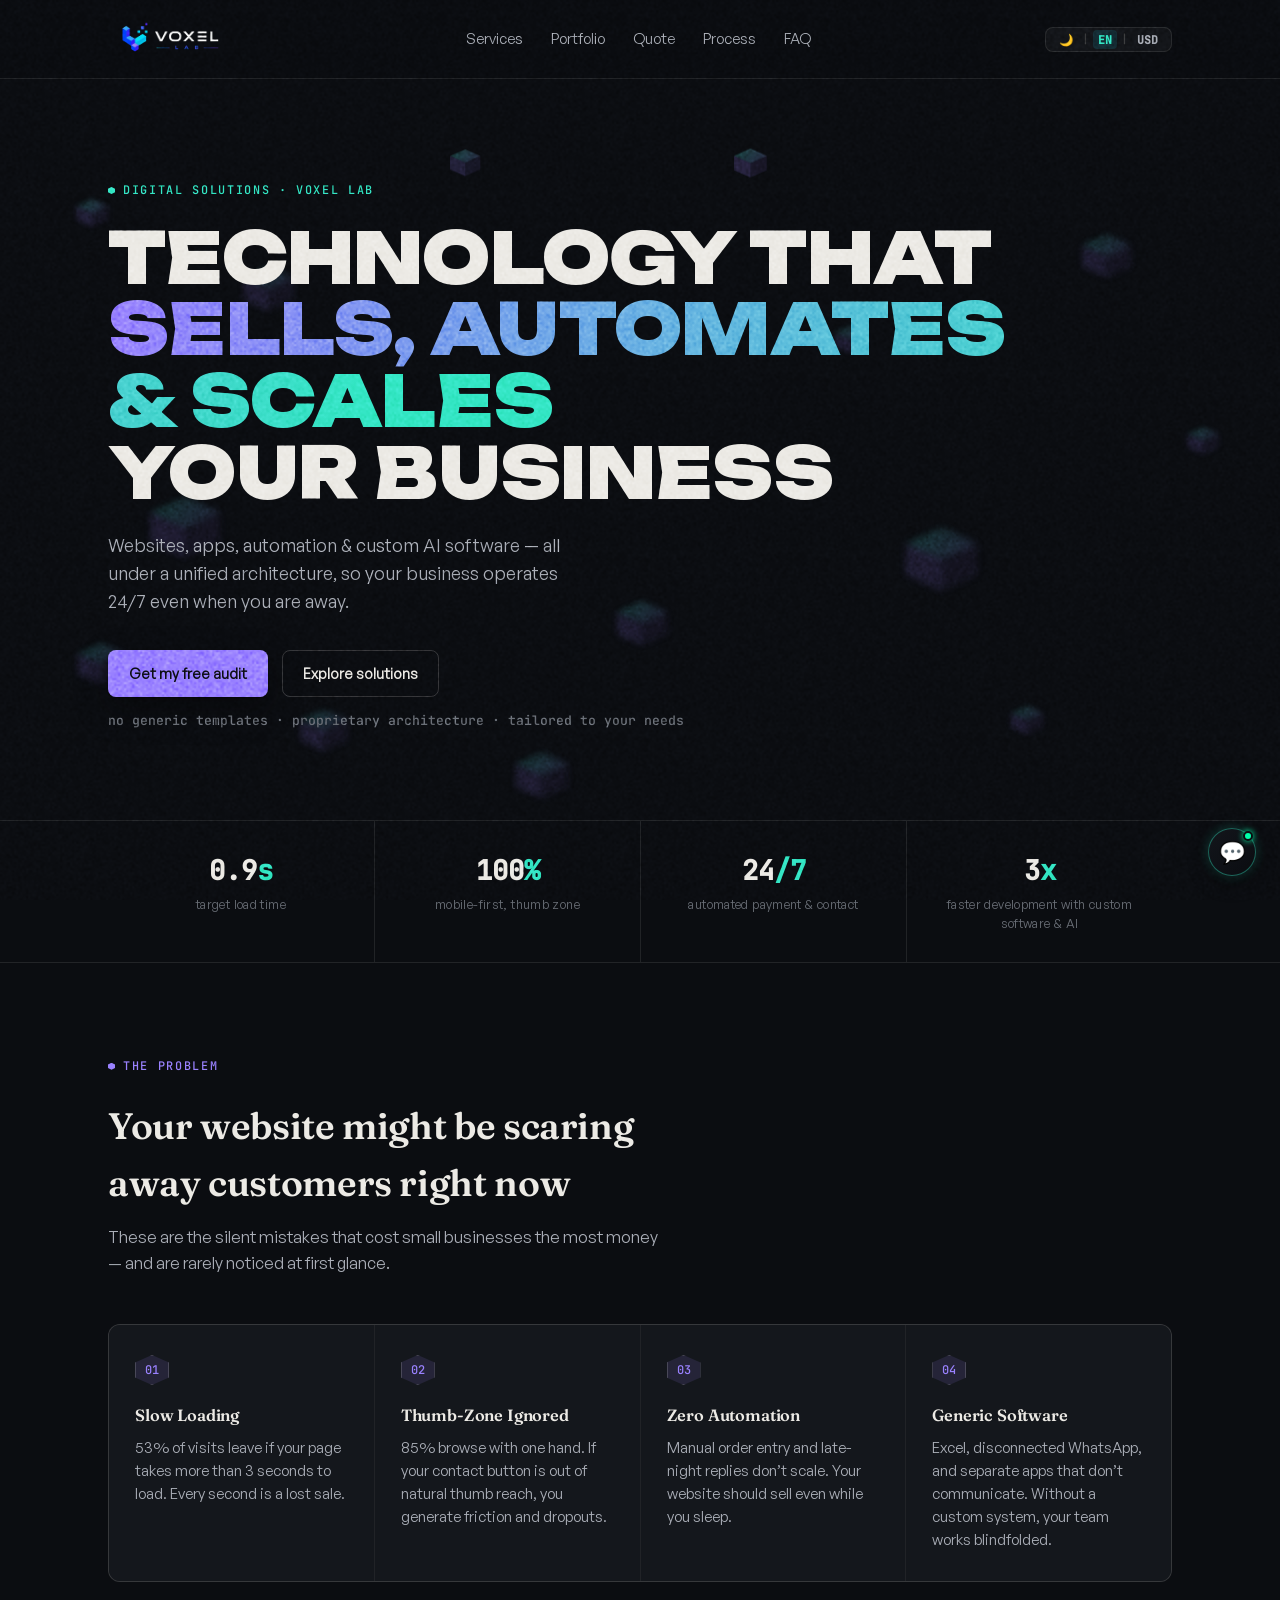
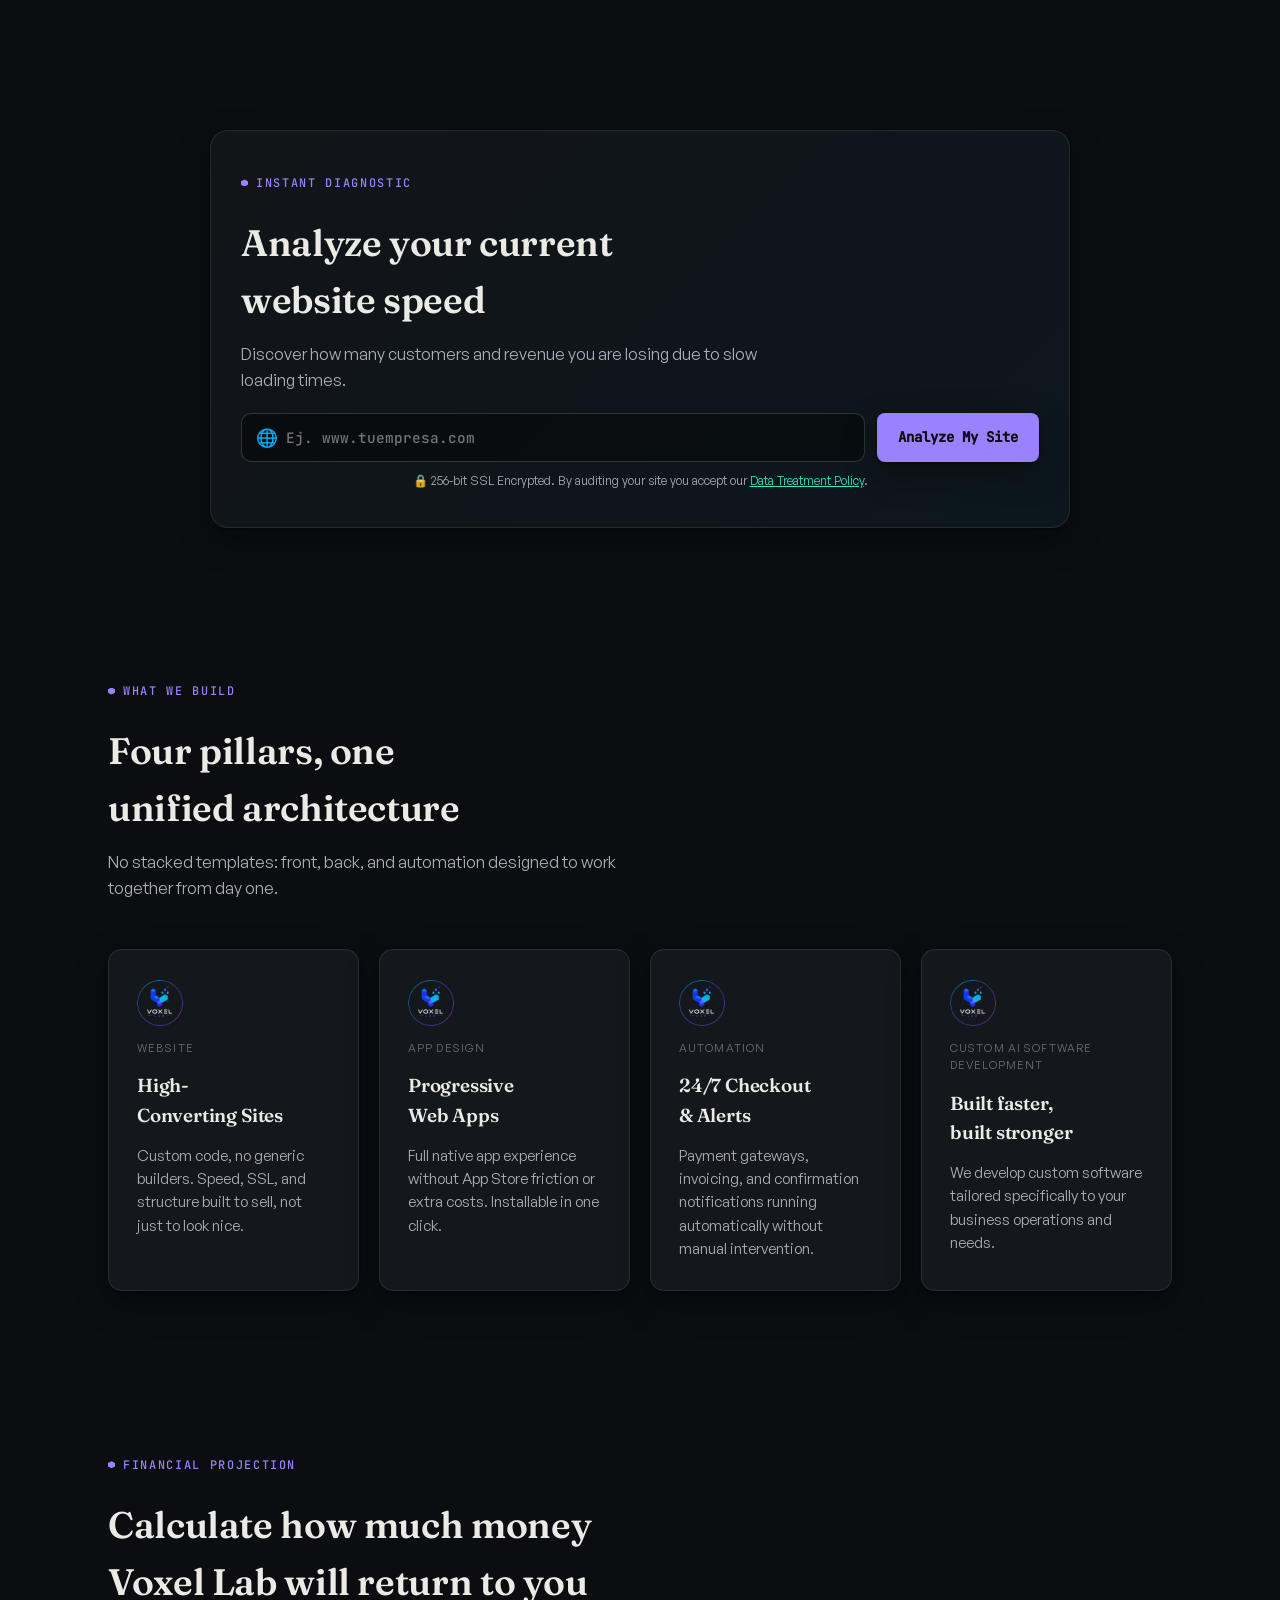
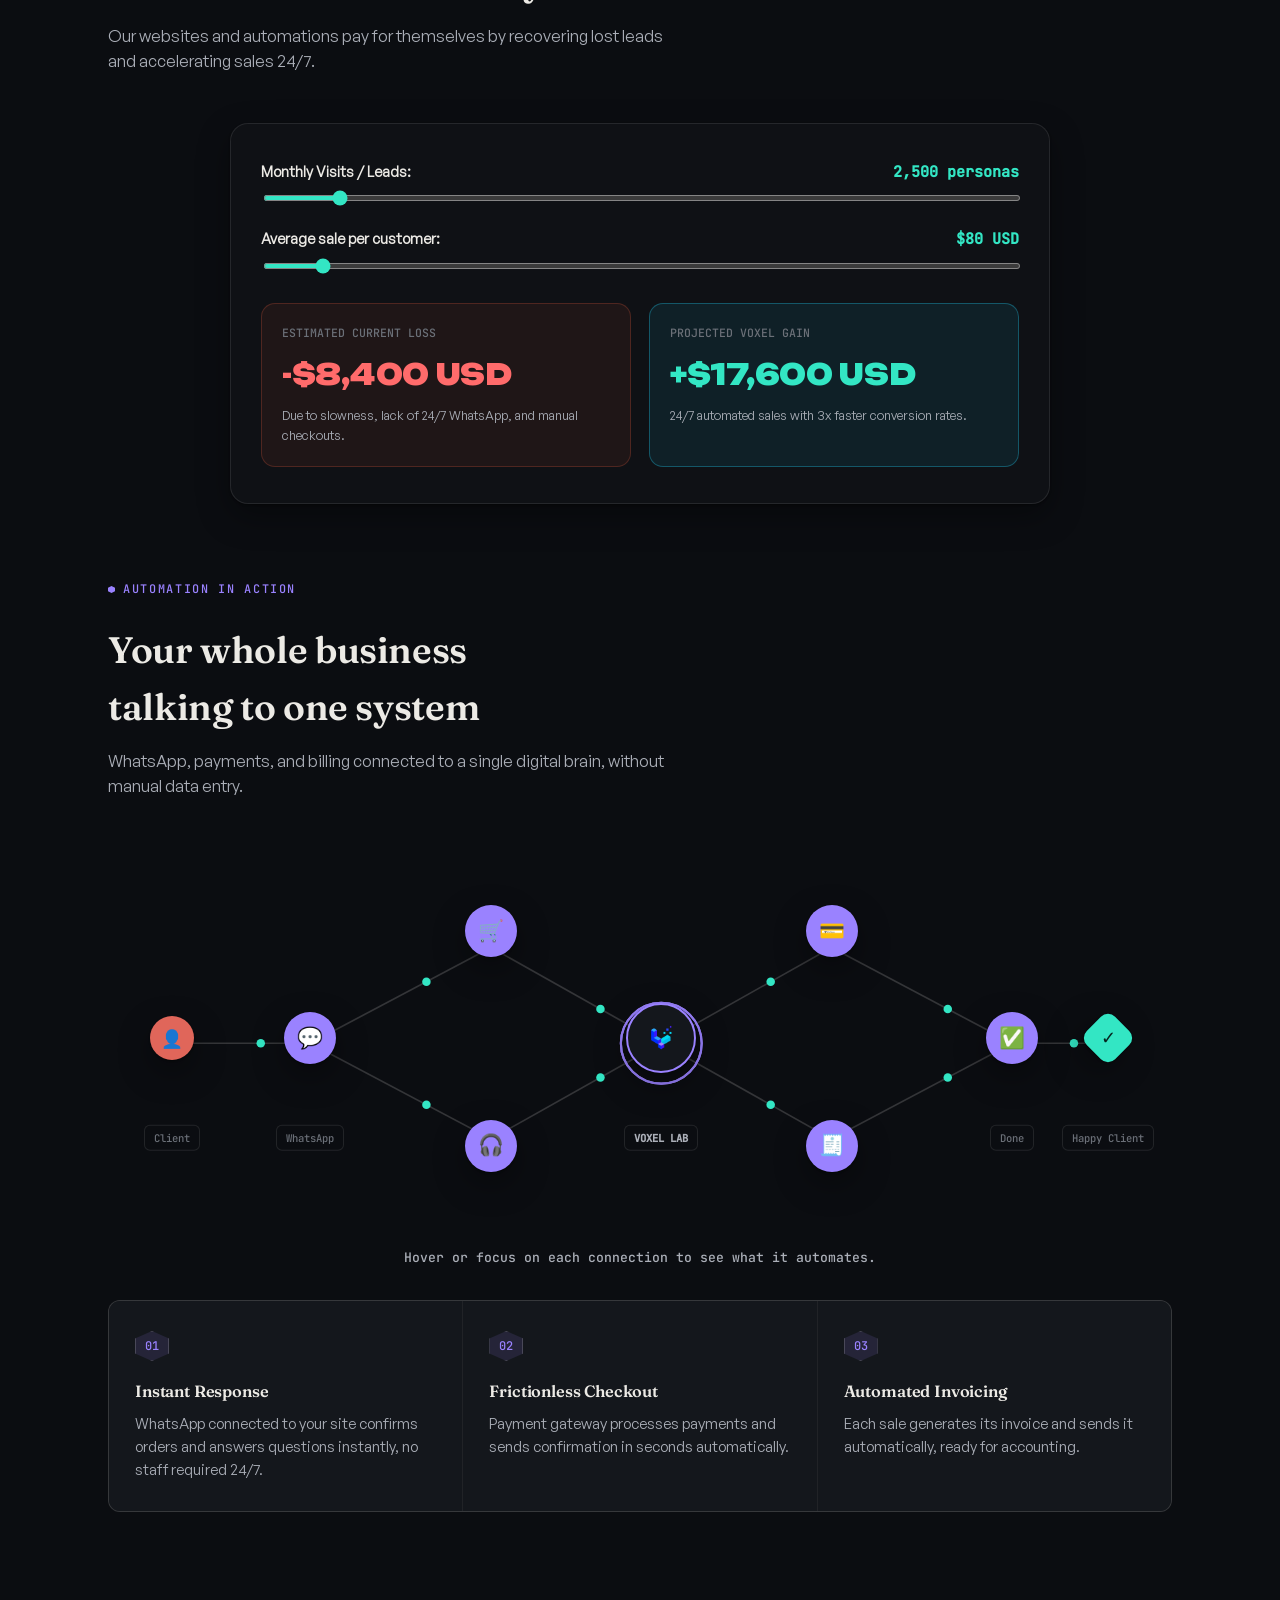
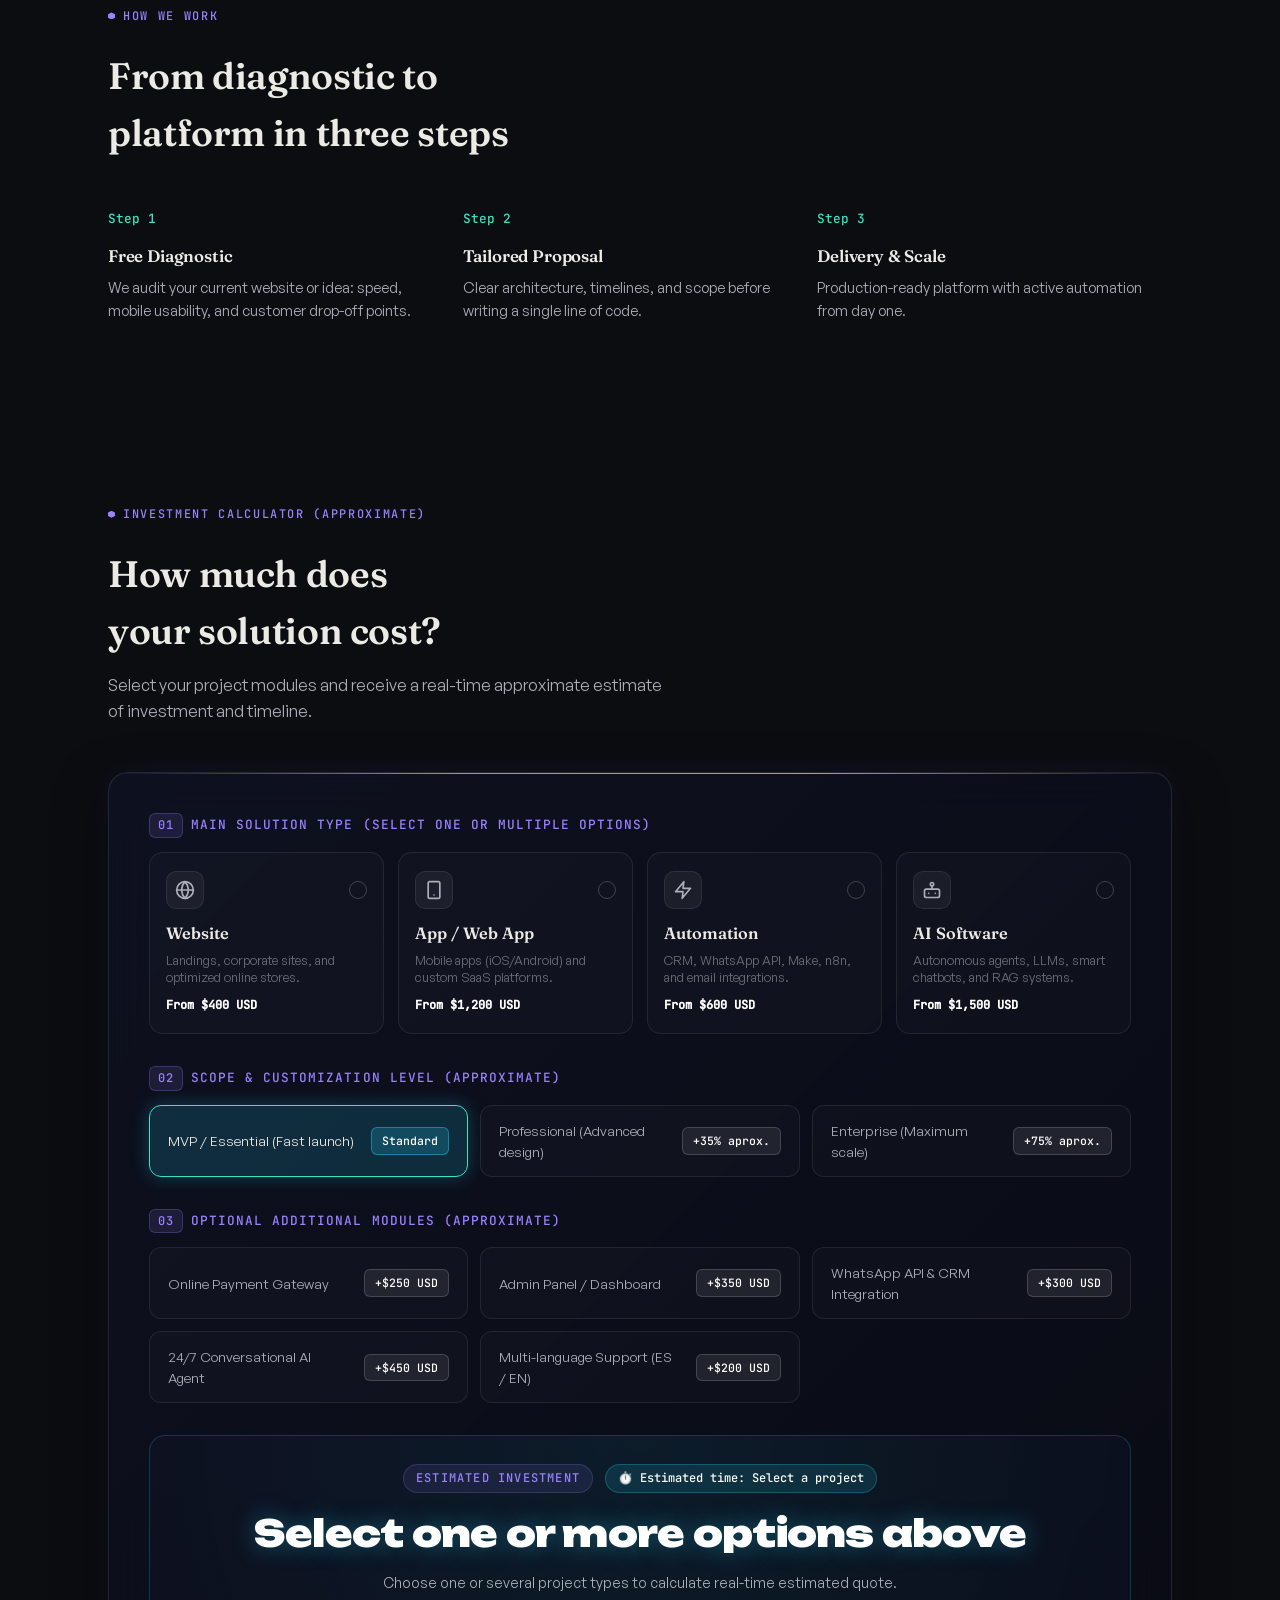
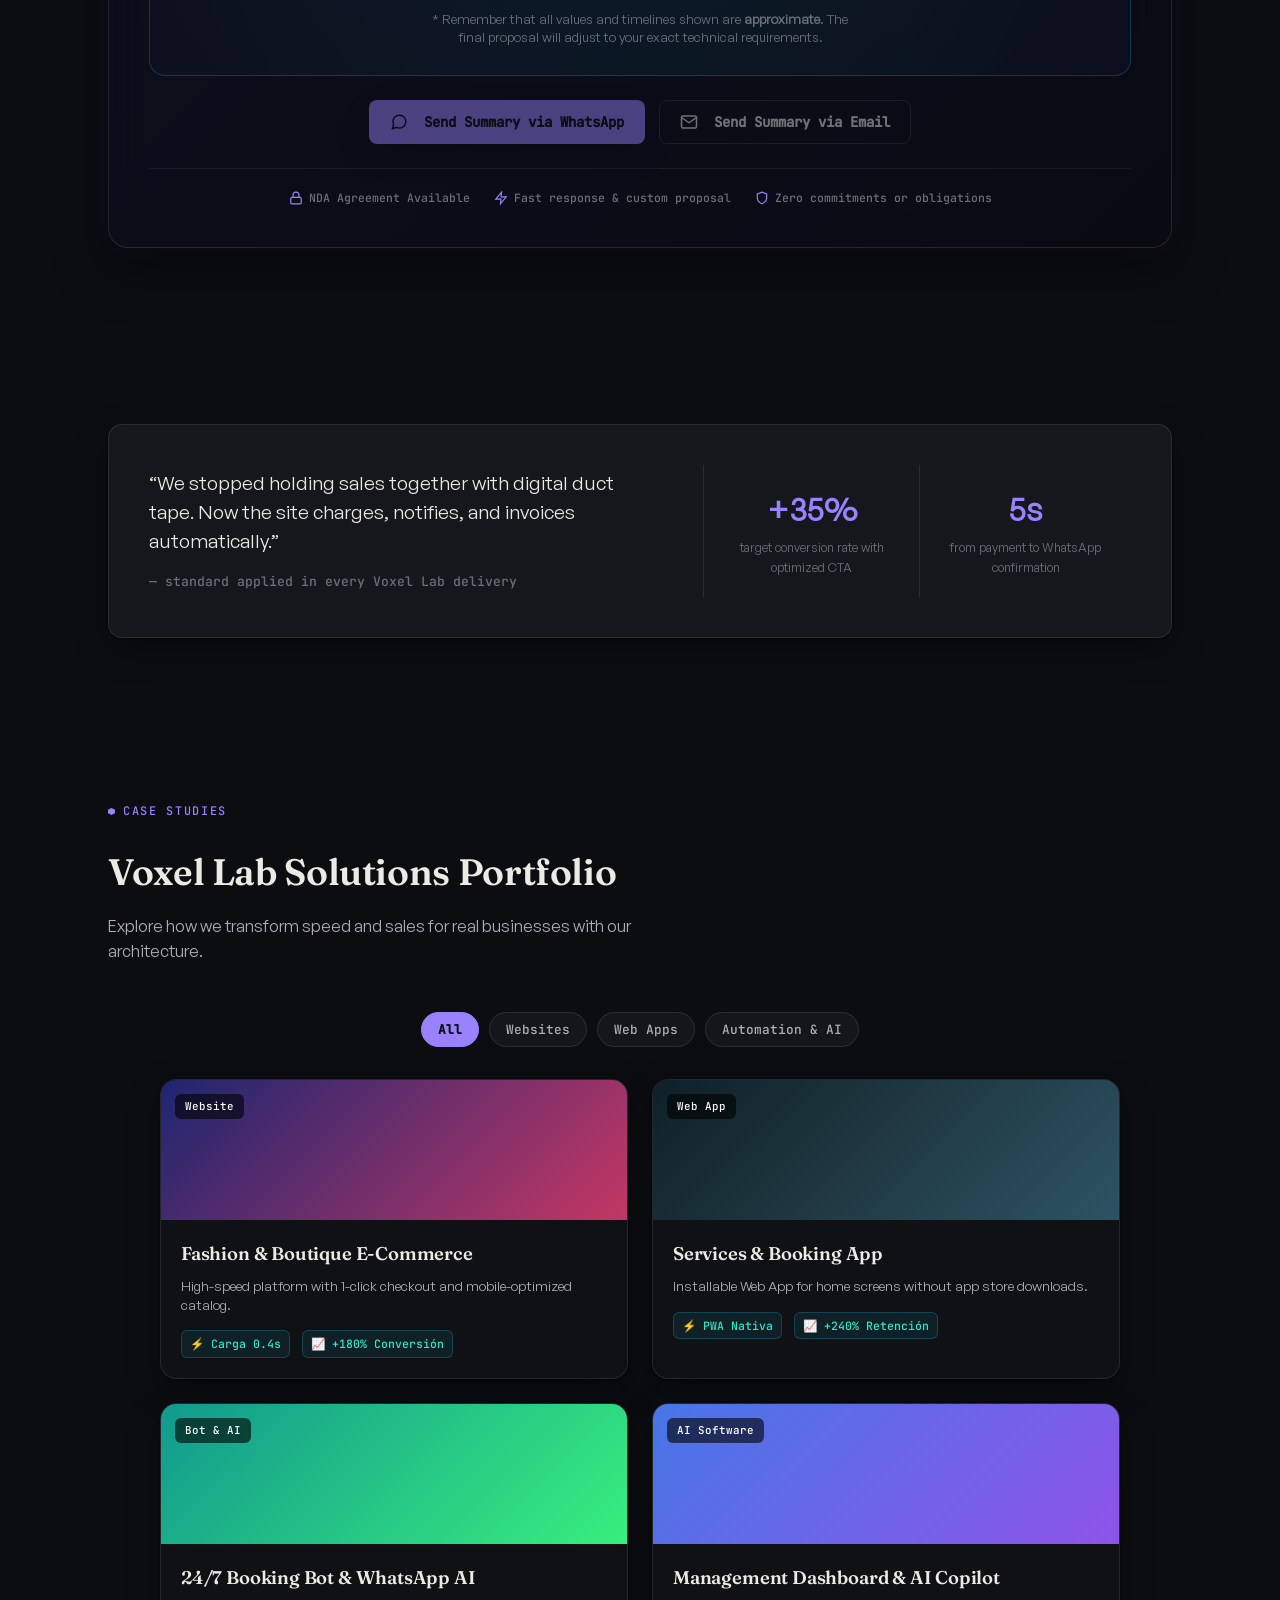
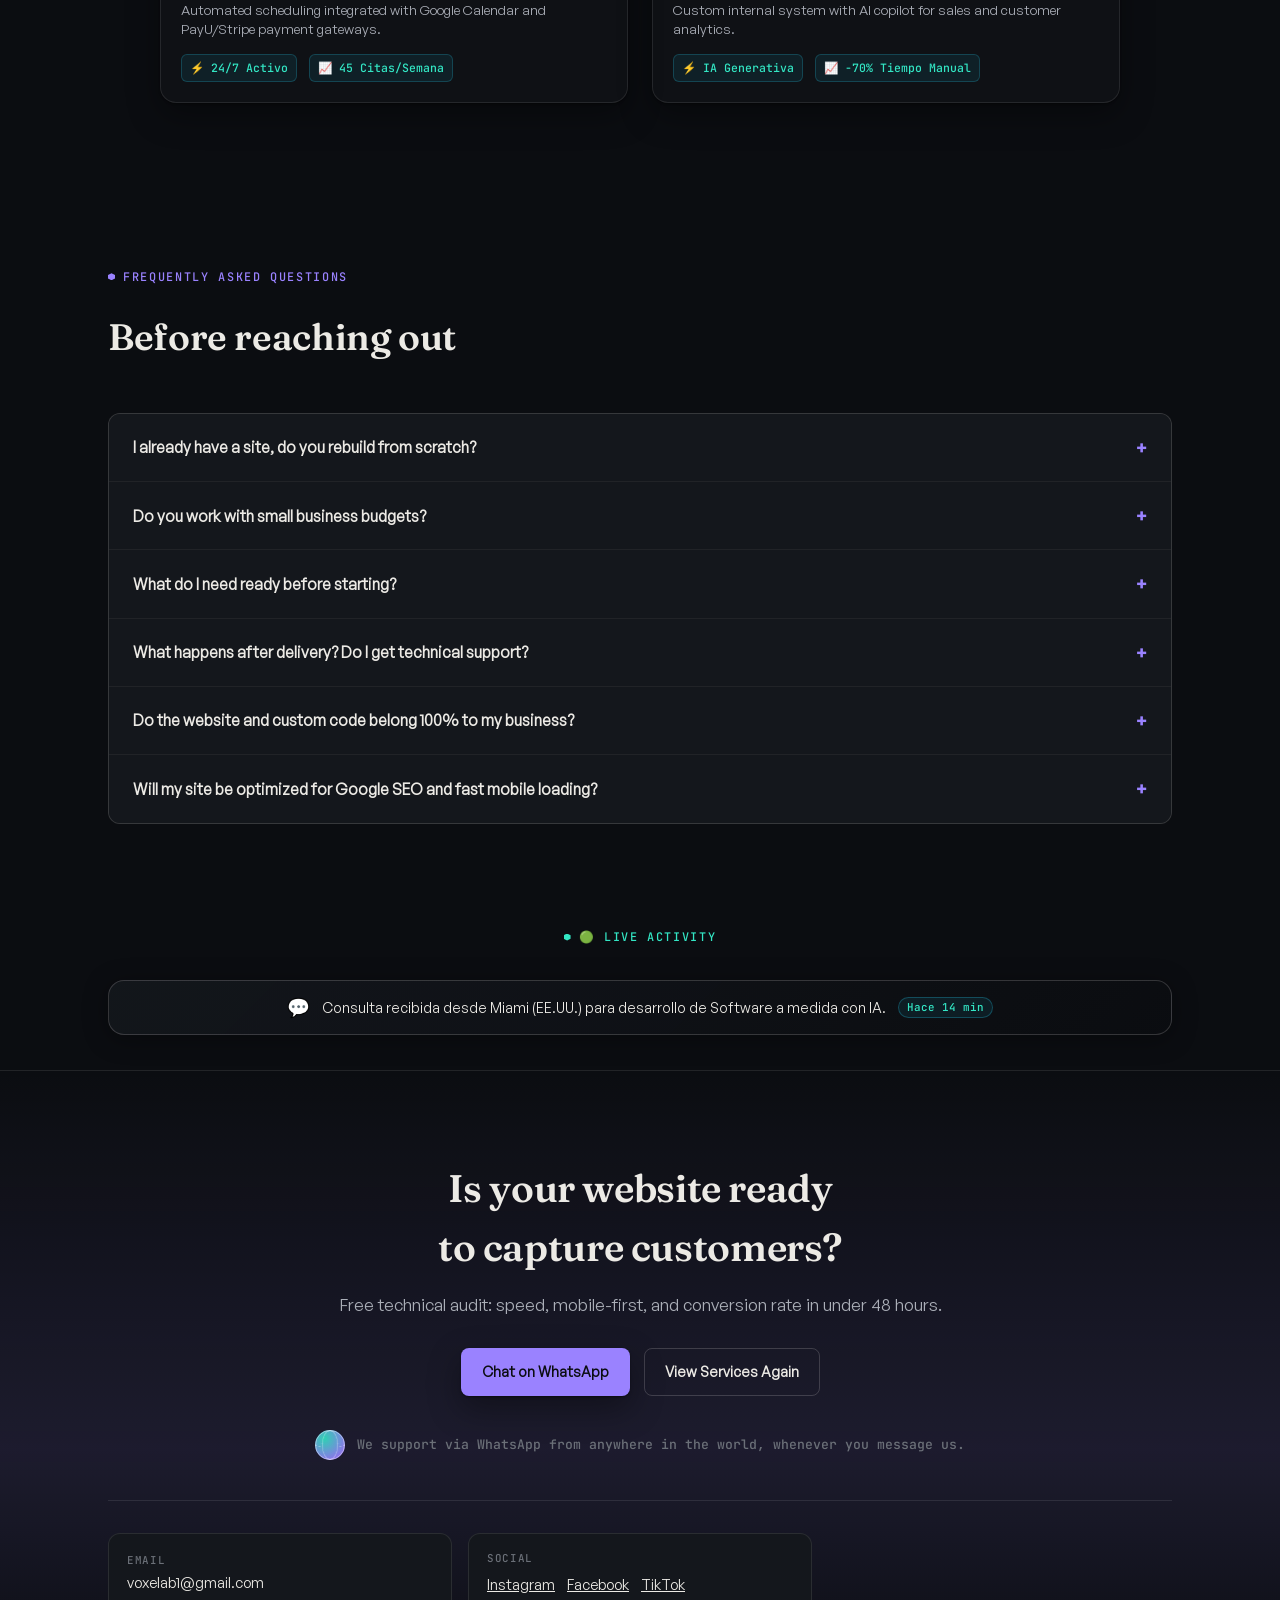
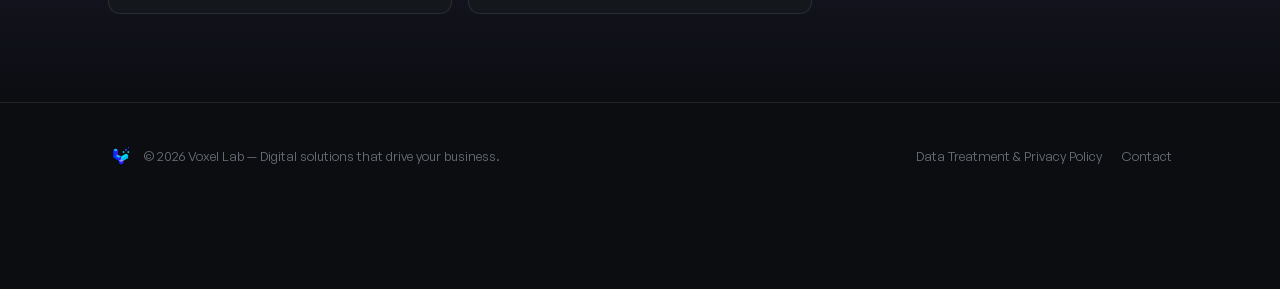
==== voxel-lab-landing.html @ 4554776f "fix: adjuntar el texto de la cotizacion directamente a la URL de WhatsApp phone=573217014186 para qu" ====
<!DOCTYPE html>
<html lang="es">
<head>
<meta charset="UTF-8">
<meta name="viewport" content="width=device-width, initial-scale=1.0">
<!-- 🛡️ Metaetiquetas de Seguridad & Habeas Data -->
<meta http-equiv="X-Content-Type-Options" content="nosniff">
<meta name="referrer" content="strict-origin-when-cross-origin">

<!-- 🔍 SEO Meta Tags Primarios -->
<title>Voxel Lab — Soluciones Digitales, Páginas Web Rápidas & Software con IA</title>
<meta name="title" content="Voxel Lab — Soluciones Digitales, Páginas Web Rápidas & Software con IA">
<meta name="description" content="Desarrollamos páginas web de ultra velocidad, web apps, automatización con WhatsApp API y software a medida con Inteligencia Artificial. Escala las ventas de tu negocio con arquitectura moderna.">
<meta name="keywords" content="desarrollo web Colombia, crear pagina web rapida, automatizacion whatsapp api, software a medida IA, agencia desarrollo web, web app PWA, landing page alta conversion, Voxel Lab">
<meta name="author" content="Voxel Lab">
<meta name="robots" content="index, follow">
<meta name="google-site-verification" content="9sSkZafLEkpD5tP87so7yAT3lLVw9qKUcCNNRIwWv0Q">
<link rel="canonical" href="https://voxelab.co/">

<!-- 🌐 Open Graph / Facebook / LinkedIn / WhatsApp -->
<meta property="og:type" content="website">
<meta property="og:url" content="https://voxelab.co/">
<meta property="og:title" content="Voxel Lab — Soluciones Digitales, Páginas Web Rápidas & Software con IA">
<meta property="og:description" content="Webs ultra rápidas (0.4s), automatizaciones 24/7 y software a medida con IA. Diseñadas para convertir visitas en ventas.">
<meta property="og:image" content="https://voxelab.co/logo-icon.webp">

<!-- 🐦 Twitter Cards -->
<meta property="twitter:card" content="summary_large_image">
<meta property="twitter:url" content="https://voxelab.co/">
<meta property="twitter:title" content="Voxel Lab — Soluciones Digitales, Páginas Web Rápidas & Software con IA">
<meta property="twitter:description" content="Webs ultra rápidas (0.4s), automatizaciones 24/7 y software a medida con IA. Diseñadas para convertir visitas en ventas.">
<meta property="twitter:image" content="https://voxelab.co/logo-icon.webp">

<!-- 🤖 Schema.org JSON-LD (Datos Estructurados para Google) -->
<script type="application/ld+json">
{
  "@context": "https://schema.org",
  "@graph": [
    {
      "@type": "Organization",
      "@id": "https://voxelab.co/#organization",
      "name": "Voxel Lab",
      "alternateName": ["VoxelLab", "Voxel Lab Soluciones Digitales"],
      "url": "https://voxelab.co",
      "logo": "https://voxelab.co/logo-icon.webp",
      "sameAs": [
        "https://www.instagram.com/voxel.lab1/",
        "https://www.facebook.com/share/1CRuGWPun2/",
        "https://www.tiktok.com/@voxel.lab1"
      ],
      "description": "Empresa especializada en soluciones digitales, desarrollo de software a medida, automatizaciones con WhatsApp API, Inteligencia Artificial y páginas web de alta velocidad."
    },
    {
      "@type": "WebSite",
      "@id": "https://voxelab.co/#website",
      "url": "https://voxelab.co",
      "name": "Voxel Lab — Soluciones Digitales, Desarrollo de Software & Automatizaciones",
      "publisher": {
        "@id": "https://voxelab.co/#organization"
      },
      "inLanguage": ["es-CO", "en-US"]
    },
    {
      "@type": "ProfessionalService",
      "@id": "https://voxelab.co/#service",
      "name": "Voxel Lab — Desarrollo de Software & Soluciones Digitales",
      "url": "https://voxelab.co",
      "priceRange": "$$$",
      "address": {
        "@type": "PostalAddress",
        "addressCountry": "CO"
      },
      "areaServed": ["Colombia", "United States", "Spain", "Latin America"],
      "hasOfferCatalog": {
        "@type": "OfferCatalog",
        "name": "Catálogo de Soluciones Digitales y Desarrollo de Software",
        "itemListElement": [
          {
            "@type": "Offer",
            "itemOffered": {
              "@type": "Service",
              "name": "Soluciones Digitales & Páginas Web de Ultra Velocidad",
              "description": "Desarrollo de sitios web corporativos, landings de conversión y tiendas virtuales optimizadas para cargar en 0.4 segundos."
            }
          },
          {
            "@type": "Offer",
            "itemOffered": {
              "@type": "Service",
              "name": "Desarrollo de Software a Medida & Web Apps (PWA)",
              "description": "Creación de software personalizado, plataformas SaaS y aplicaciones web instalables para optimizar procesos de negocio."
            }
          },
          {
            "@type": "Offer",
            "itemOffered": {
              "@type": "Service",
              "name": "Automatizaciones de Procesos con WhatsApp API & CRM",
              "description": "Integración de bots conversacionales 24/7, agendamiento de citas y confirmaciones de pago automáticas en tiempo real."
            }
          },
          {
            "@type": "Offer",
            "itemOffered": {
              "@type": "Service",
              "name": "Integración de Inteligencia Artificial & Copilotos a Medida",
              "description": "Sistemas RAG, agentes de IA conversacionales y tableros de gestión inteligente conectables a bases de datos."
            }
          }
        ]
      }
    },
    {
      "@type": "FAQPage",
      "@id": "https://voxelab.co/#faq",
      "mainEntity": [
        {
          "@type": "Question",
          "name": "¿Por qué elegir Voxel Lab para el Desarrollo de Software y Soluciones Digitales?",
          "acceptedAnswer": {
            "@type": "Answer",
            "text": "Voxel Lab combina velocidad extrema (0.4s de carga), arquitectura mobile-first optimizada para la zona del pulgar y automatizaciones inteligentes para aumentar las ventas y eficiencia operativa de negocios."
          }
        },
        {
          "@type": "Question",
          "name": "¿Qué tipo de Automatizaciones implementan?",
          "acceptedAnswer": {
            "@type": "Answer",
            "text": "Implementamos automatizaciones de WhatsApp API, bots de respuesta inmediata 24/7, agendamiento automático en Google Calendar, pasarelas de pago PayU/Stripe y webhooks en n8n/Make."
          }
        }
      ]
    }
  ]
}
</script>

<link rel="icon" type="image/png" href="logo-icon.webp">


<link rel="preload" href="fonts/unbounded-900.woff2" as="font" type="font/woff2" crossorigin>
<link rel="preload" href="fonts/generalsans-400.woff2" as="font" type="font/woff2" crossorigin>
<link rel="stylesheet" href="css/styles.min.css?v=1787885625">

<style>
.hero h1 {
  font-family: "UnboundedVL", "Futura", "Century Gothic", "Avenir Next", sans-serif !important;
  font-weight: 900 !important;
  text-transform: uppercase !important;
  font-size: clamp(2.1rem, 6.4vw, 4.4rem) !important;
  line-height: 1.02 !important;
  letter-spacing: -0.01em !important;
  max-width: 14ch !important;
}
.hero h1 em {
  font-style: normal !important;
  background: linear-gradient(100deg, var(--violet, #9A82FF), var(--cyan, #33E6C4) 85%) !important;
  -webkit-background-clip: text !important;
  background-clip: text !important;
  color: transparent !important;
}
</style>
</head>
<body>
<div class="site-root" style="width: 100%; max-width: 100%; overflow-x: clip; position: relative;">

<div class="preloader" id="preloader" aria-hidden="true">
  <div class="preloader-cubes"><span></span><span></span><span></span><span></span><span></span></div>
  <div class="preloader-count" id="preloaderCount">0%</div>
</div>
<div class="grain" id="grainLayer" aria-hidden="true"></div>

<header>
  <div class="wrap nav">
    <div class="brand brand--image" role="img" aria-label="Voxel Lab"></div>
    <nav class="links">
      <a href="#servicios" data-i18n="nav_services">Servicios</a>
      <a href="#portafolio" data-i18n="nav_portfolio">Portafolio</a>
      <a href="#cotizador" data-i18n="nav_quote">Cotizar</a>
      <a href="#proceso" data-i18n="nav_process">Proceso</a>
      <a href="#faq" data-i18n="nav_faq">Preguntas</a>
    </nav>
    <div style="display:flex; align-items:center; gap:10px;">
      <!-- Selector Sutil de Tema (Dark/Light), Idioma (ES/EN) y Moneda (USD/COP) -->
      <div class="lang-curr-picker">
        <button type="button" class="picker-btn" id="themeToggleBtn" onclick="toggleTheme()" title="Cambiar tema (Dark / Light)">🌙</button>
        <span class="picker-sep">|</span>
        <button type="button" class="picker-btn" id="langToggleBtn" onclick="toggleLanguage()" title="Cambiar idioma (ES / EN)">ES</button>
        <span class="picker-sep">|</span>
        <button type="button" class="picker-btn" id="currToggleBtn" onclick="toggleCurrency()" title="Cambiar moneda (USD / COP)">USD</button>
      </div>
      <button class="nav-toggle" id="navToggle" aria-expanded="false" aria-controls="mobileDrawer" aria-label="Abrir menú">
        <span></span>
      </button>
    </div>
  </div>
  <div class="wrap">
    <nav class="mobile-drawer" id="mobileDrawer">
      <a href="#servicios" data-i18n="nav_services">Servicios</a>
      <a href="#portafolio" data-i18n="nav_portfolio">Portafolio</a>
      <a href="#cotizador" data-i18n="nav_quote">Cotizar</a>
      <a href="#proceso" data-i18n="nav_process">Proceso</a>
      <a href="#faq" data-i18n="nav_faq">Preguntas</a>
      <a href="#contacto" data-i18n="nav_audit">Auditoría gratis</a>
    </nav>
  </div>
</header>

<main>
  <section class="hero">
    <div class="voxel-field" id="voxelField"></div>
    <div class="wrap relative">
      <span class="eyebrow" data-i18n="hero_eyebrow">Soluciones digitales · Voxel Lab</span>
      <h1 data-i18n="hero_h1">Tecnología que <em>vende, automatiza y escala</em> tu negocio</h1>
      <p class="sub" data-i18n="hero_sub">Webs, apps, automatizaciones y software a medida con IA &mdash; todo bajo una sola arquitectura, para que tu negocio funcione incluso cuando tú no estás.</p>
      <div class="actions">
        <a class="btn btn-primary" href="#contacto" data-i18n="hero_cta1">Quiero mi auditoría gratis</a>
        <a class="btn btn-ghost" href="#servicios" data-i18n="hero_cta2">Ver qué construimos</a>
      </div>
      <div class="fine" data-i18n="hero_fine">sin plantillas genéricas · arquitectura propia · acoplada a tus necesidades</div>
    </div>
  </section>

  <div class="stats">
    <div class="wrap">
      <div class="stat">
        <div class="stat-num" data-count-from="8.4" data-count-to="0.9" data-decimals="1" data-suffix="s">8.4<span class="unit">s</span></div>
        <div class="stat-label" data-i18n="stat_1">tiempo de carga en móvil (&lt;1s)</div>
      </div>
      <div class="stat">
        <div class="stat-num" data-count-from="0" data-count-to="100" data-decimals="0" data-suffix="%">0<span class="unit">%</span></div>
        <div class="stat-label" data-i18n="stat_2">mobile-first, zona del pulgar</div>
      </div>
      <div class="stat">
        <div class="stat-num" data-count-from="0" data-count-to="24" data-decimals="0" data-suffix="/7">0<span class="unit">/7</span></div>
        <div class="stat-label" data-i18n="stat_3">cobro y contacto automatizado</div>
      </div>
      <div class="stat">
        <div class="stat-num" data-count-from="1" data-count-to="3" data-decimals="0" data-suffix="x">1<span class="unit">x</span></div>
        <div class="stat-label" data-i18n="stat_4">desarrollo más rápido con software a medida e IA</div>
      </div>
    </div>
  </div>

  <section id="problema">
    <div class="wrap">
      <div class="section-head reveal">
        <span class="eyebrow" data-i18n="prob_eyebrow">El problema</span>
        <h2 data-i18n="prob_h2">Tu web puede estar espantando clientes ahora mismo</h2>
        <p data-i18n="prob_sub">Estos son los errores silenciosos que más le cuestan dinero a una pyme &mdash; y que casi nunca se notan a simple vista.</p>
      </div>
      <div class="pain-grid pain-grid--4 reveal">
        <div class="pain">
          <div class="glyph">01</div>
          <h3 data-i18n="prob_c1_t">Carga lenta</h3>
          <p data-i18n="prob_c1_d">El 53% de las visitas se va si tu página tarda más de 3 segundos en cargar. Cada segundo es venta perdida.</p>
        </div>
        <div class="pain">
          <div class="glyph">02</div>
          <h3 data-i18n="prob_c2_t">No piensa en el pulgar</h3>
          <p data-i18n="prob_c2_d">El 85% navega con una mano. Si tu botón de contacto está fuera de la zona de alcance, generas fricción y abandono.</p>
        </div>
        <div class="pain">
          <div class="glyph">03</div>
          <h3 data-i18n="prob_c3_t">Cero automatización</h3>
          <p data-i18n="prob_c3_d">Registrar ventas a mano y responder de madrugada no escala. Tu web debería vender aunque tú estés dormido.</p>
        </div>
        <div class="pain">
          <div class="glyph">04</div>
          <h3 data-i18n="prob_c4_t">Software genérico</h3>
          <p data-i18n="prob_c4_d">Excel, WhatsApp sin integrar y apps sueltas que no se hablan entre sí. Sin un sistema propio, cada área de tu negocio trabaja a ciegas.</p>
        </div>
      </div>
    </div>
  </section>

  <!-- ⚡ SECTION 1: AUDITORÍA DE VELOCIDAD EN TIEMPO REAL -->
  <section id="speedAudit" class="reveal" style="padding: 60px 0;">
    <div class="wrap">
      <div class="speed-audit-card">
        <div class="section-head" style="margin-bottom: 20px;">
          <span class="eyebrow" data-i18n="audit_eyebrow">Diagnóstico instantáneo</span>
          <h2 data-i18n="audit_h2">Analiza la velocidad de tu página web actual</h2>
          <p data-i18n="audit_sub">Descubre cuántos clientes y dinero estás dejando ir por tiempos de carga lentos.</p>
        </div>

        <div class="speed-input-box">
          <div class="input-wrap">
            <span class="input-icon">🌐</span>
            <input type="text" id="speedUrlInput" placeholder="Ej. www.tuempresa.com" aria-label="Dirección de tu página web">
          </div>
          <button type="button" class="btn btn-primary" id="speedAuditBtn" onclick="runSpeedAudit()" data-i18n="audit_btn">Analizar Mi Web</button>
        </div>
        <div class="audit-privacy-note" style="margin-top: 10px; font-size: 0.76rem; color: var(--ink-soft); display: flex; align-items: center; justify-content: center; gap: 6px;">
          <span data-i18n="audit_privacy_note">🔒 Cifrado SSL 256-bit · *Medido bajo la metodología oficial de Google PageSpeed & Lighthouse.</span>
        </div>

        <!-- Loader Animado durante el análisis -->
        <div class="speed-loader-box" id="speedLoaderBox" style="display: none;">
          <div class="speed-progress-bar-bg">
            <div class="speed-progress-bar-fill" id="auditProgressFill"></div>
          </div>
          <div class="speed-progress-text" id="auditProgressText">🔍 Conectando con Google Lighthouse Engine...</div>
        </div>

        <!-- Caja de Resultados Avanzada -->
        <div class="speed-result-box" id="speedResultBox" style="display: none;">
          <div class="speed-metrics-grid">
            <div class="speed-metric-card metric--danger">
              <span class="metric-title" data-i18n="audit_m1_t">Tiempo Carga Móvil</span>
              <span class="metric-val" id="auditTimeVal">4.8s</span>
              <span class="metric-sub" id="auditTimeSub" data-i18n="audit_m1_s">⚠️ 53% abandono de clientes</span>
            </div>

            <div class="speed-metric-card metric--warning">
              <span class="metric-title" data-i18n="audit_m2_t">Puntaje Google Speed</span>
              <span class="metric-val" id="auditScoreVal">38/100</span>
              <span class="metric-sub" id="auditScoreSub" data-i18n="audit_m2_s">Rendimiento SEO deficiente</span>
            </div>

            <div class="speed-metric-card metric--warning" id="auditUxCard">
              <span class="metric-title" data-i18n="audit_m4_t">UX Móvil & Pulgar</span>
              <span class="metric-val" id="auditUxVal">Fricción Alta</span>
              <span class="metric-sub" id="auditUxSub" data-i18n="audit_m4_s">Botones fuera de zona fácil</span>
            </div>

            <div class="speed-metric-card metric--success">
              <span class="metric-title" data-i18n="audit_m3_t">Solución Voxel Lab</span>
              <span class="metric-val">&lt; 0.9s</span>
              <span class="metric-sub" data-i18n="audit_m3_s">🚀 95+ Google Speed (Móvil)</span>
            </div>
          </div>

          <!-- Cuadro de Hallazgos Técnicos -->
          <div class="speed-findings-box">
            <div class="findings-title">
              <span>⚠️</span> <b data-i18n="audit_findings_t">Hallazgos Técnicos Principales:</b>
            </div>
            <ul class="findings-list" id="auditFindingsList">
              <li data-i18n="audit_f1">🔴 <b>Servidor & Carga:</b> Tiempos de respuesta inicial (TTFB) elevados e imágenes sin compresión moderna.</li>
              <li data-i18n="audit_f2">🟡 <b>Usabilidad Móvil:</b> Menú y botones de contacto fuera de la zona natural del pulgar.</li>
              <li data-i18n="audit_f3">🔴 <b>Conversión:</b> Sin pasarela de cobro rápido ni respuesta automática por WhatsApp 24/7.</li>
            </ul>
          </div>

          <div class="speed-audit-footer">
            <span data-i18n="audit_footer">💡 <b>Diagnóstico:</b> Tu sitio actual acumula fricción. Con la arquitectura Voxel Lab cargarás <b>6x más rápido</b>.</span>
            <div class="speed-audit-actions">
              <button type="button" class="btn btn-ghost btn-sm" id="auditWhatsappShareBtn" onclick="shareAuditWhatsApp()" data-i18n="audit_wa_share">💬 Enviar a WhatsApp</button>
              <a href="#cotizador" class="btn btn-cyan btn-sm" data-i18n="audit_opt_btn">Optimizar Mi Web Ahora ➔</a>
            </div>
          </div>
        </div>
      </div>
    </div>
  </section>

  <section id="servicios">
    <div class="wrap">
      <div class="section-head reveal">
        <span class="eyebrow" data-i18n="serv_eyebrow">Lo que construimos</span>
        <h2 data-i18n="serv_h2">Cuatro piezas, una sola arquitectura</h2>
        <p data-i18n="serv_sub">Nada de plantillas apiladas: front, back y automatización diseñados para trabajar juntos desde el primer día.</p>
      </div>
      <div class="pillars reveal">
        <div class="pillar">
          <div class="cube-icon"></div>
          <span class="tag" data-i18n="serv_p1_tag">Página web</span>
          <h3 data-i18n="serv_p1_t">Sitios que convierten</h3>
          <p data-i18n="serv_p1_d">Código a medida, no builders genéricos. Velocidad, SSL y estructura pensada para vender, no solo para verse bien.</p>
        </div>
        <div class="pillar">
          <div class="cube-icon"></div>
          <span class="tag" data-i18n="serv_p2_tag">Diseño de app</span>
          <h3 data-i18n="serv_p2_t">Web Apps progresivas</h3>
          <p data-i18n="serv_p2_d">Toda la experiencia de una app nativa, sin el costo ni la fricción de la App Store. Instalable a un clic.</p>
        </div>
        <div class="pillar">
          <div class="cube-icon"></div>
          <span class="tag" data-i18n="serv_p3_tag">Automatización</span>
          <h3 data-i18n="serv_p3_t">Cobro y aviso 24/7</h3>
          <p data-i18n="serv_p3_d">Pasarelas de pago, facturación y notificaciones de confirmación, integradas y corriendo solas, sin intervención manual.</p>
        </div>
        <div class="pillar">
          <div class="cube-icon"></div>
          <span class="tag" data-i18n="serv_p4_tag">Desarrollo de software a medida con IA</span>
          <h3 data-i18n="serv_p4_t">Construimos más rápido, no más frágil</h3>
          <p data-i18n="serv_p4_d">Desarrollamos soluciones a medida para tu empresa, enfocándonos en tus necesidades.</p>
        </div>
      </div>
    </div>
  </section>

  <!-- 💰 SECTION 2: CALCULADORA DE RETORNO DE INVERSIÓN (ROI) -->
  <section id="roiCalculator" class="reveal" style="padding: 70px 0;">
    <div class="wrap">
      <div class="section-head text-center">
        <span class="eyebrow" data-i18n="roi_eyebrow">Proyección financiera</span>
        <h2 data-i18n="roi_h2">Calcula cuánto dinero te devolverá Voxel Lab</h2>
        <p data-i18n="roi_sub">Nuestras webs y automatizaciones se pagan solas al recuperar clientes perdidos y acelerar ventas 24/7.</p>
      </div>

      <div class="roi-box">
        <div class="roi-sliders">
          <div class="roi-field">
            <div class="roi-label-row">
              <label for="roiVisitors" data-i18n="roi_l1">Visitas / Prospectos al mes:</label>
              <span class="roi-val" id="roiVisitorsVal">2,500 personas</span>
            </div>
            <input type="range" id="roiVisitors" min="200" max="25000" step="100" value="2500" oninput="recalcROI()">
          </div>

          <div class="roi-field">
            <div class="roi-label-row">
              <label for="roiTicket" data-i18n="roi_l2">Venta promedio por cliente:</label>
              <span class="roi-val" id="roiTicketVal">$80 USD</span>
            </div>
            <input type="range" id="roiTicket" min="10" max="1000" step="10" value="80" oninput="recalcROI()">
          </div>
        </div>

        <div class="roi-results-grid">
          <div class="roi-card card--loss">
            <span class="card-tag" data-i18n="roi_c1_tag">Pérdida Actual Estimada</span>
            <h3 id="roiLossVal">-$3,200 USD</h3>
            <p data-i18n="roi_c1_sub">Por lentitud, falta de WhatsApp 24/7 y cobros manuales.</p>
          </div>
          <div class="roi-card card--gain">
            <span class="card-tag" data-i18n="roi_c2_tag">Ganancia Proyectada Voxel</span>
            <h3 id="roiGainVal">+$5,400 USD</h3>
            <p data-i18n="roi_c2_sub">Ventas automáticas 24/7 con conversión 3x más rápida.</p>
          </div>
        </div>
      </div>
    </div>
  </section>
    <div class="wrap">
      <div class="section-head reveal">
        <span class="eyebrow" data-i18n="auto_eyebrow">Automatización en acción</span>
        <h2 data-i18n="auto_h2">Todo tu negocio hablándole a un mismo sistema</h2>
        <p data-i18n="auto_sub">WhatsApp, pagos y facturación conectados a un solo cerebro digital, sin que nadie tenga que cruzar datos a mano.</p>
      </div>
      <div class="flow flow--long reveal">
        <svg class="flow-svg" viewBox="0 0 1000 320" preserveAspectRatio="xMidYMid meet" aria-hidden="true">
          <path id="segStart" class="flow-line" d="M60,160 L190,160"></path>
          <path id="segB1" class="flow-line" d="M190,160 L360,70"></path>
          <path id="segB2" class="flow-line" d="M190,160 L360,250"></path>
          <path id="segC1" class="flow-line" d="M360,70 L520,160"></path>
          <path id="segC2" class="flow-line" d="M360,250 L520,160"></path>
          <path id="segD1" class="flow-line" d="M520,160 L680,70"></path>
          <path id="segD2" class="flow-line" d="M520,160 L680,250"></path>
          <path id="segE1" class="flow-line" d="M680,70 L850,160"></path>
          <path id="segE2" class="flow-line" d="M680,250 L850,160"></path>
          <path id="segEnd" class="flow-line" d="M850,160 L940,160"></path>
          <circle class="flow-ring" cx="520" cy="160" r="38"></circle>
          <circle class="flow-ring flow-ring--delay" cx="520" cy="160" r="38"></circle>
          <circle class="flow-dot" r="4"><animateMotion dur="0.7s" begin="0s" repeatCount="indefinite"><mpath href="#segStart"></mpath></animateMotion></circle>
          <circle class="flow-dot" r="4"><animateMotion dur="0.7s" begin="0.7s" repeatCount="indefinite"><mpath href="#segB1"></mpath></animateMotion></circle>
          <circle class="flow-dot" r="4"><animateMotion dur="0.7s" begin="0.7s" repeatCount="indefinite"><mpath href="#segB2"></mpath></animateMotion></circle>
          <circle class="flow-dot" r="4"><animateMotion dur="0.7s" begin="1.4s" repeatCount="indefinite"><mpath href="#segC1"></mpath></animateMotion></circle>
          <circle class="flow-dot" r="4"><animateMotion dur="0.7s" begin="1.4s" repeatCount="indefinite"><mpath href="#segC2"></mpath></animateMotion></circle>
          <circle class="flow-dot" r="4"><animateMotion dur="0.7s" begin="2.1s" repeatCount="indefinite"><mpath href="#segD1"></mpath></animateMotion></circle>
          <circle class="flow-dot" r="4"><animateMotion dur="0.7s" begin="2.1s" repeatCount="indefinite"><mpath href="#segD2"></mpath></animateMotion></circle>
          <circle class="flow-dot" r="4"><animateMotion dur="0.7s" begin="2.8s" repeatCount="indefinite"><mpath href="#segE1"></mpath></animateMotion></circle>
          <circle class="flow-dot" r="4"><animateMotion dur="0.7s" begin="2.8s" repeatCount="indefinite"><mpath href="#segE2"></mpath></animateMotion></circle>
          <circle class="flow-dot" r="4"><animateMotion dur="0.7s" begin="3.5s" repeatCount="indefinite"><mpath href="#segEnd"></mpath></animateMotion></circle>
        </svg>

        <div class="flow-icon-node flow-icon-node--start" style="left:6%; top:50%;" aria-hidden="true">&#128100;</div>
        <div class="flow-cap" style="left:6%; top:76%;" data-i18n="auto_c_client">Cliente</div>

        <button type="button" class="flow-icon-node" style="left:19%; top:50%;" data-flow-path="segStart segB1 segB2" data-flow-desc="WhatsApp: recibe el mensaje del cliente y dispara todo el proceso, sin que nadie conteste a mano." aria-describedby="flowInfo">&#128172;</button>
        <div class="flow-cap" style="left:19%; top:76%;">WhatsApp</div>

        <button type="button" class="flow-icon-node" style="left:36%; top:21.9%;" data-flow-path="segB1 segC1" data-flow-desc="Confirma el pedido apenas el cliente escribe, con el detalle correcto siempre." aria-describedby="flowInfo">&#128722;</button>
        <button type="button" class="flow-icon-node" style="left:36%; top:78.1%;" data-flow-path="segB2 segC2" data-flow-desc="Responde dudas frecuentes al instante, sin dejar a nadie esperando." aria-describedby="flowInfo">&#127911;</button>

        <div class="flow-icon-node flow-icon-node--hub" style="left:52%; top:50%;" aria-hidden="true"><span class="flow-icon-node--hub-cube"></span></div>
        <div class="flow-cap flow-cap--hub" style="left:52%; top:76%;">VOXEL LAB</div>

        <button type="button" class="flow-icon-node" style="left:68%; top:21.9%;" data-flow-path="segD1 segE1" data-flow-desc="Cobra el pago con pasarela segura y confirma la compra en segundos." aria-describedby="flowInfo">&#128179;</button>
        <button type="button" class="flow-icon-node" style="left:68%; top:78.1%;" data-flow-path="segD2 segE2" data-flow-desc="Genera la factura automáticamente, lista para tu contabilidad." aria-describedby="flowInfo">&#129534;</button>

        <button type="button" class="flow-icon-node" style="left:85%; top:50%;" data-flow-path="segE1 segE2 segEnd" data-flow-desc="Todo queda registrado y sincronizado, sin hojas de cálculo ni copiar y pegar." aria-describedby="flowInfo">&#9989;</button>
        <div class="flow-cap" style="left:85%; top:76%;" data-i18n="auto_c_ready">Listo</div>

        <div class="flow-icon-node flow-icon-node--end" style="left:94%; top:50%;" aria-hidden="true"><span class="icon-inner">&#10003;</span></div>
        <div class="flow-cap" style="left:94%; top:76%;" data-i18n="auto_c_happy">Cliente feliz</div>
      </div>
      <p class="flow-info" id="flowInfo" data-i18n="auto_info">Pasa el cursor o el foco sobre cada conexión para ver qué automatiza.</p>
      <div class="pain-grid reveal" style="margin-top: 32px;">
        <div class="pain">
          <div class="glyph">01</div>
          <h3 data-i18n="auto_p1_t">Respuesta instantánea</h3>
          <p data-i18n="auto_p1_d">WhatsApp conectado a tu web confirma pedidos y responde dudas al momento, sin que nadie esté pegado al teléfono.</p>
        </div>
        <div class="pain">
          <div class="glyph">02</div>
          <h3 data-i18n="auto_p2_t">Cobro sin fricción</h3>
          <p data-i18n="auto_p2_d">La pasarela procesa el pago y envía la confirmación en segundos, sin pasos manuales de por medio.</p>
        </div>
        <div class="pain">
          <div class="glyph">03</div>
          <h3 data-i18n="auto_p3_t">Papeleo automático</h3>
          <p data-i18n="auto_p3_d">Cada venta genera su factura y la envía sola, lista para tu contabilidad.</p>
        </div>
      </div>
    </div>
  </section>

  <section id="proceso">
    <div class="wrap">
      <div class="section-head reveal">
        <span class="eyebrow" data-i18n="proc_eyebrow">Cómo trabajamos</span>
        <h2 data-i18n="proc_h2">De diagnóstico a plataforma en tres pasos</h2>
      </div>
      <div class="process reveal">
        <div class="step">
          <span class="idx" data-i18n="proc_s1_idx">Paso 1</span>
          <h3 data-i18n="proc_s1_t">Diagnóstico gratuito</h3>
          <p data-i18n="proc_s1_d">Auditamos tu web o idea actual: velocidad, usabilidad móvil y puntos de fuga de clientes.</p>
        </div>
        <div class="step">
          <span class="idx" data-i18n="proc_s2_idx">Paso 2</span>
          <h3 data-i18n="proc_s2_t">Propuesta a medida</h3>
          <p data-i18n="proc_s2_d">Arquitectura, tiempos y alcance claros antes de escribir una sola línea de código.</p>
        </div>
        <div class="step">
          <span class="idx" data-i18n="proc_s3_idx">Paso 3</span>
          <h3 data-i18n="proc_s3_t">Entrega y escala</h3>
          <p data-i18n="proc_s3_d">Plataforma en producción, con automatización activa desde el primer cliente que llega.</p>
        </div>
      </div>
    </div>
  </section>



  <section id="cotizador">
    <div class="wrap">
      <div class="section-head reveal">
        <span class="eyebrow" data-i18n="quote_eyebrow">Calculadora de Inversión (Aproximada)</span>
        <h2 data-i18n="quote_h2">¿Cuánto cuesta lo que necesitas?</h2>
        <p data-i18n="quote_sub">Selecciona los módulos de tu proyecto y recibe una estimación aproximada de inversión y tiempo en tiempo real.</p>
      </div>
      <div class="quote-box reveal">

        <!-- Paso 1: Tipo de Proyecto con Tarjetas e Iconos SVG -->
        <div class="quote-field">
          <div class="quote-label" data-i18n="q_step1">
            <span class="quote-label-num">01</span> Tipo de solución principal (Puedes seleccionar una o varias opciones)
          </div>
          <div class="quote-cards-grid" id="quoteType">
            
            <!-- Web -->
            <div class="quote-card" data-min="400" data-max="1200" data-time-min="1" data-time-max="3" data-title="Página Web / E-commerce">
              <div class="quote-card-header">
                <div class="quote-card-icon">
                  <svg width="20" height="20" viewBox="0 0 24 24" fill="none" stroke="currentColor" stroke-width="2" stroke-linecap="round" stroke-linejoin="round"><circle cx="12" cy="12" r="10"/><line x1="2" y1="12" x2="22" y2="12"/><path d="M12 2a15.3 15.3 0 0 1 4 10 15.3 15.3 0 0 1-4 10 15.3 15.3 0 0 1-4-10 15.3 15.3 0 0 1 4-10z"/></svg>
                </div>
                <div class="quote-card-check"></div>
              </div>
              <div>
                <div class="quote-card-title" data-i18n="qc1_t">Página Web</div>
                <div class="quote-card-desc" data-i18n="qc1_d">Landings, sitios corporativos y tiendas online optimizadas.</div>
              </div>
              <div class="quote-card-price-tag">Desde $400 USD (aprox.)</div>
            </div>

            <!-- App / Web App -->
            <div class="quote-card" data-min="1200" data-max="3500" data-time-min="3" data-time-max="6" data-title="App Móvil / Web App">
              <div class="quote-card-header">
                <div class="quote-card-icon">
                  <svg width="20" height="20" viewBox="0 0 24 24" fill="none" stroke="currentColor" stroke-width="2" stroke-linecap="round" stroke-linejoin="round"><rect x="5" y="2" width="14" height="20" rx="2" ry="2"/><line x1="12" y1="18" x2="12.01" y2="18"/></svg>
                </div>
                <div class="quote-card-check"></div>
              </div>
              <div>
                <div class="quote-card-title" data-i18n="qc2_t">App / Web App</div>
                <div class="quote-card-desc" data-i18n="qc2_d">Aplicaciones móviles (iOS/Android) y plataformas SaaS a medida.</div>
              </div>
              <div class="quote-card-price-tag">Desde $1,200 USD (aprox.)</div>
            </div>

            <!-- Automatizacion -->
            <div class="quote-card" data-min="600" data-max="1800" data-time-min="1" data-time-max="3" data-title="Automatización & APIs">
              <div class="quote-card-header">
                <div class="quote-card-icon">
                  <svg width="20" height="20" viewBox="0 0 24 24" fill="none" stroke="currentColor" stroke-width="2" stroke-linecap="round" stroke-linejoin="round"><polygon points="13 2 3 14 12 14 11 22 21 10 12 10 13 2"/></svg>
                </div>
                <div class="quote-card-check"></div>
              </div>
              <div>
                <div class="quote-card-title" data-i18n="qc3_t">Automatización</div>
                <div class="quote-card-desc" data-i18n="qc3_d">Integración de CRM, WhatsApp API, Make, n8n y correos.</div>
              </div>
              <div class="quote-card-price-tag">Desde $600 USD (aprox.)</div>
            </div>

            <!-- Software a Medida con IA -->
            <div class="quote-card" data-min="1500" data-max="4500" data-time-min="2" data-time-max="5" data-title="Software a medida con IA">
              <div class="quote-card-header">
                <div class="quote-card-icon">
                  <svg width="20" height="20" viewBox="0 0 24 24" fill="none" stroke="currentColor" stroke-width="2" stroke-linecap="round" stroke-linejoin="round"><rect x="3" y="11" width="18" height="10" rx="2"/><circle cx="12" cy="5" r="2"/><path d="M12 7v4"/><line x1="8" y1="16" x2="8.01" y2="16"/><line x1="16" y1="16" x2="16.01" y2="16"/></svg>
                </div>
                <div class="quote-card-check"></div>
              </div>
              <div>
                <div class="quote-card-title" data-i18n="qc4_t">Software con IA</div>
                <div class="quote-card-desc" data-i18n="qc4_d">Agentes autónomos, LLMs, chatbots inteligentes y RAG.</div>
              </div>
              <div class="quote-card-price-tag">Desde $1,500 USD (aprox.)</div>
            </div>

          </div>
        </div>

        <!-- Paso 2: Nivel de Alcance / Complejidad -->
        <div class="quote-field">
          <div class="quote-label" data-i18n="q_step2">
            <span class="quote-label-num">02</span> Alcance y nivel de personalización (Aproximado)
          </div>
          <div class="quote-complexity-grid" id="quoteComplexity">
            
            <div class="quote-extra-chip is-active" data-mult="1.0" data-time-mult="1.0" data-level="MVP / Esencial">
              <span data-i18n="qcomp_1">MVP / Esencial (Salida rápida)</span>
              <span class="quote-extra-badge" data-i18n="qcomp_b1">Estándar</span>
            </div>

            <div class="quote-extra-chip" data-mult="1.35" data-time-mult="1.25" data-level="Profesional / Crecimiento">
              <span data-i18n="qcomp_2">Profesional (Diseño avanzado)</span>
              <span class="quote-extra-badge">+35% aprox.</span>
            </div>

            <div class="quote-extra-chip" data-mult="1.75" data-time-mult="1.5" data-level="Enterprise / Alta Escala">
              <span data-i18n="qcomp_3">Enterprise (Máxima escala)</span>
              <span class="quote-extra-badge">+75% aprox.</span>
            </div>

          </div>
        </div>

        <!-- Paso 3: Extras / Add-ons -->
        <div class="quote-field">
          <div class="quote-label" data-i18n="q_step3">
            <span class="quote-label-num">03</span> Módulos adicionales opcionales (Aproximados)
          </div>
          <div class="quote-extras-grid" id="quoteExtras">
            
            <div class="quote-extra-chip" data-add="250" data-time-add="1" data-extra="Pagos en línea">
              <span data-i18n="qex_1">Pasarela de Pagos en línea</span>
              <span class="quote-extra-badge">+$250 USD</span>
            </div>

            <div class="quote-extra-chip" data-add="350" data-time-add="1" data-extra="Panel de administración">
              <span data-i18n="qex_2">Panel de Administración / Dashboard</span>
              <span class="quote-extra-badge">+$350 USD</span>
            </div>

            <div class="quote-extra-chip" data-add="300" data-time-add="1" data-extra="Automatización WhatsApp & CRM">
              <span data-i18n="qex_3">Integración WhatsApp API & CRM</span>
              <span class="quote-extra-badge">+$300 USD</span>
            </div>

            <div class="quote-extra-chip" data-add="450" data-time-add="1.5" data-extra="Asistente de IA Entrenado">
              <span data-i18n="qex_4">Agente IA Conversacional 24/7</span>
              <span class="quote-extra-badge">+$450 USD</span>
            </div>

            <div class="quote-extra-chip" data-add="200" data-time-add="0.5" data-extra="Multilenguaje">
              <span data-i18n="qex_5">Soporte Multilenguaje (ES / EN)</span>
              <span class="quote-extra-badge">+$200 USD</span>
            </div>

          </div>
        </div>

        <!-- Caja de Resultados con Estimados Aproximados -->
        <div class="quote-result">
          <div class="quote-result-header">
            <span class="quote-result-label" data-i18n="qr_label">Inversión Estimada</span>
            <span class="quote-result-bundle-badge" id="quoteBundleBadge" style="display:none;"></span>
            <span class="quote-result-time-badge" id="quoteTimeBadge">⏱️ Tiempo estimado: Selecciona un proyecto</span>
          </div>
          <div class="quote-result-value" id="quoteValue">Selecciona una opción arriba</div>
          <div class="quote-result-summary" id="quoteSummary">Elige un tipo de proyecto para calcular la cotización estimada aproximada en tiempo real.</div>
          <div class="quote-result-note" data-i18n="qr_note">* Recuerda que todos los valores y plazos mostrados son **aproximados**. La propuesta final exacta se ajustará al alcance detallado de tus requerimientos.</div>
        </div>

        <!-- Acciones Directas -->
        <div class="quote-actions">
          <button type="button" class="btn btn-primary quote-action-btn" id="quoteWhatsappBtn" aria-disabled="true" data-i18n="qa_wa">
            <svg width="18" height="18" viewBox="0 0 24 24" fill="none" stroke="currentColor" stroke-width="2" stroke-linecap="round" stroke-linejoin="round" style="margin-right:8px;"><path d="M21 11.5a8.38 8.38 0 0 1-.9 3.8 8.5 8.5 0 0 1-7.6 4.7 8.38 8.38 0 0 1-3.8-.9L3 21l1.9-5.7a8.38 8.38 0 0 1-.9-3.8 8.5 8.5 0 0 1 4.7-7.6 8.38 8.38 0 0 1 3.8-.9h.5a8.48 8.48 0 0 1 8 8v.5z"/></svg>
            Enviar resumen por WhatsApp
          </button>
          <button type="button" class="btn btn-ghost quote-action-btn" id="quoteEmailBtn" aria-disabled="true" data-i18n="qa_email">
            <svg width="18" height="18" viewBox="0 0 24 24" fill="none" stroke="currentColor" stroke-width="2" stroke-linecap="round" stroke-linejoin="round" style="margin-right:8px;"><path d="M4 4h16c1.1 0 2 .9 2 2v12c0 1.1-.9 2-2 2H4c-1.1 0-2-.9-2-2V6c0-1.1.9-2 2-2z"/><polyline points="22,6 12,13 2,6"/></svg>
            Enviar resumen por Correo
          </button>
        </div>

        <!-- Bar de Garantías y Confianza -->
        <div class="quote-trust-bar">
          <div class="quote-trust-item">
            <svg width="14" height="14" viewBox="0 0 24 24" fill="none" stroke="currentColor" stroke-width="2"><rect x="3" y="11" width="18" height="11" rx="2" ry="2"/><path d="M7 11V7a5 5 0 0 1 10 0v4"/></svg>
            <span data-i18n="qt_1">Firma de NDA disponible</span>
          </div>
          <div class="quote-trust-item">
            <svg width="14" height="14" viewBox="0 0 24 24" fill="none" stroke="currentColor" stroke-width="2"><polygon points="13 2 3 14 12 14 11 22 21 10 12 10 13 2"/></svg>
            <span data-i18n="qt_2">Respuesta y presupuesto personalizado</span>
          </div>
          <div class="quote-trust-item">
            <svg width="14" height="14" viewBox="0 0 24 24" fill="none" stroke="currentColor" stroke-width="2"><path d="M12 22s8-4 8-10V5l-8-3-8 3v7c0 6 8 10 8 10z"/></svg>
            <span data-i18n="qt_3">0 compromisos u obligaciones</span>
          </div>
        </div>

      </div>
    </div>
  </section>

  <section id="resultados">
    <div class="wrap">
      <div class="proof reveal">
        <div class="proof-grid">
          <div>
            <blockquote data-i18n="proof_quote">&ldquo;Dejamos de sostener las ventas con cinta adhesiva digital. Ahora la web cobra, avisa y factura sola.&rdquo;</blockquote>
            <cite data-i18n="proof_cite">&mdash; estándar que aplicamos en cada entrega de Voxel Lab</cite>
          </div>
          <div class="metrics">
            <div class="metric">
              <div class="n">+35%</div>
              <div class="l" data-i18n="proof_m1">conversión objetivo con CTA optimizado</div>
            </div>
            <div class="metric">
              <div class="n">5s</div>
              <div class="l" data-i18n="proof_m2">de cobro a confirmación por WhatsApp</div>
            </div>
          </div>
        </div>
      </div>
    </div>
  </section>

  <!-- 🏆 SECTION 3: PORTAFOLIO INTERACTIVO DE CASOS DE ÉXITO -->
  <section id="portafolio" class="reveal" style="padding: 70px 0;">
    <div class="wrap">
      <div class="section-head text-center">
        <span class="eyebrow" data-i18n="port_eyebrow">Casos de éxito</span>
        <h2 data-i18n="port_h2">Portafolio de Soluciones Voxel Lab</h2>
        <p data-i18n="port_sub">Explora cómo transformamos la velocidad y ventas de negocios reales con nuestra arquitectura.</p>
      </div>

      <div class="portfolio-filter-bar">
        <button type="button" class="port-filter-btn is-active" onclick="filterPort('all', this)" data-i18n="port_f_all">Todos</button>
        <button type="button" class="port-filter-btn" onclick="filterPort('web', this)" data-i18n="port_f_web">Páginas Web</button>
        <button type="button" class="port-filter-btn" onclick="filterPort('app', this)" data-i18n="port_f_app">Web Apps</button>
        <button type="button" class="port-filter-btn" onclick="filterPort('bot', this)" data-i18n="port_f_bot">Automatización & IA</button>
      </div>

      <div class="portfolio-grid-cards">
        <div class="port-card" data-cat="web" onclick="openPortModal(1)">
          <div class="port-card-preview img-ecom">
            <span class="port-badge" data-i18n="port_b1">Página Web</span>
          </div>
          <div class="port-card-content">
            <h3 data-i18n="port_c1_t">E-Commerce Moda & Boutiques</h3>
            <p data-i18n="port_c1_d">Plataforma de alta velocidad con pago 1-clic y catálogo optimizado para celular.</p>
            <div class="port-metrics">
              <span>⚡ Carga 0.4s</span>
              <span>📈 +180% Conversión</span>
            </div>
          </div>
        </div>

        <div class="port-card" data-cat="app" onclick="openPortModal(2)">
          <div class="port-card-preview img-saas">
            <span class="port-badge" data-i18n="port_b2">Web App</span>
          </div>
          <div class="port-card-content">
            <h3 data-i18n="port_c2_t">App de Reservas & Servicios</h3>
            <p data-i18n="port_c2_d">Web app instalable en pantalla de inicio para clientes sin tiendas de aplicaciones.</p>
            <div class="port-metrics">
              <span>⚡ PWA Nativa</span>
              <span>📈 +240% Retención</span>
            </div>
          </div>
        </div>

        <div class="port-card" data-cat="bot" onclick="openPortModal(3)">
          <div class="port-card-preview img-bot">
            <span class="port-badge" data-i18n="port_b3">Bot & IA</span>
          </div>
          <div class="port-card-content">
            <h3 data-i18n="port_c3_t">Bot de Citas & WhatsApp 24/7</h3>
            <p data-i18n="port_c3_d">Agendamiento automático con integración a Google Calendar y pasarela PayU/Stripe.</p>
            <div class="port-metrics">
              <span>⚡ 24/7 Activo</span>
              <span>📈 45 Citas/Semana</span>
            </div>
          </div>
        </div>

        <div class="port-card" data-cat="bot" onclick="openPortModal(4)">
          <div class="port-card-preview img-soft">
            <span class="port-badge" data-i18n="port_b4">Software e IA</span>
          </div>
          <div class="port-card-content">
            <h3 data-i18n="port_c4_t">Dashboard de Gestión & Asistente IA</h3>
            <p data-i18n="port_c4_d">Sistema interno a medida con copiloto IA para análisis de ventas y clientes.</p>
            <div class="port-metrics">
              <span>⚡ IA Generativa</span>
              <span>📈 -70% Tiempo Manual</span>
            </div>
          </div>
        </div>
      </div>
    </div>
  </section>

  <section id="faq">
    <div class="wrap">
      <div class="section-head reveal">
        <span class="eyebrow" data-i18n="faq_eyebrow">Preguntas frecuentes</span>
        <h2 data-i18n="faq_h2">Antes de escribirnos</h2>
      </div>
      <div class="faq-list reveal">
        <details>
          <summary><span data-i18n="faq_q1">Ya tengo una web, ¿la reconstruyen desde cero?</span> <span class="plus">+</span></summary>
          <p class="faq-a" data-i18n="faq_a1">No siempre. Primero hacemos el diagnóstico gratuito: a veces basta con optimizar velocidad y estructura del CTA, sin tirar nada a la basura.</p>
        </details>
        <details>
          <summary><span data-i18n="faq_q2">¿Trabajan con presupuestos de pyme?</span> <span class="plus">+</span></summary>
          <p class="faq-a" data-i18n="faq_a2">Sí. Empezamos con la pieza que más impacto inmediato genera (landing o automatización de un canal) y escalamos por fases, no todo de una vez.</p>
        </details>
        <details>
          <summary><span data-i18n="faq_q3">¿Qué necesito tener listo antes de empezar?</span> <span class="plus">+</span></summary>
          <p class="faq-a" data-i18n="faq_a3">Nada técnico de tu parte: logo, textos o ideas si los tienes, y claridad sobre a quién le vendes. Nosotros estructuramos el resto.</p>
        </details>
        <details>
          <summary><span data-i18n="faq_q4">¿Qué pasa después de la entrega? ¿Tengo soporte técnico?</span> <span class="plus">+</span></summary>
          <p class="faq-a" data-i18n="faq_a4">Incluimos acompañamiento técnico y garantía tras la entrega. Además, tu plataforma queda optimizada para que puedas gestionar tus contenidos de forma autónoma sin depender de nadie.</p>
        </details>
        <details>
          <summary><span data-i18n="faq_q5">¿El sitio web y el código a medida pasan a ser 100% míos?</span> <span class="plus">+</span></summary>
          <p class="faq-a" data-i18n="faq_a5">Totalmente. A diferencia de agencias que te "alquilan" la web, el código, dominios y sistemas quedan a nombre de tu empresa desde el primer día.</p>
        </details>
        <details>
          <summary><span data-i18n="faq_q6">¿Mi sitio quedará optimizado para aparecer en Google y cargar rápido en celulares?</span> <span class="plus">+</span></summary>
          <p class="faq-a" data-i18n="faq_a6">Sí. Desarrollamos con arquitectura mobile-first pensada para la zona del pulgar y optimizada para lograr 90 a 100/100 en Google Lighthouse, garantizando máxima velocidad y posicionamiento.</p>
        </details>
      </div>
    </div>
  </section>

  <!-- ⚡ NOTIFICACIÓN DE ACTIVIDAD EN VIVO EN TIEMPO REAL (DESPUÉS DE FAQ) -->
  <section class="ticker-section" id="tickerSection" style="padding: 10px 0 35px;">
    <div class="wrap">
      <div style="text-align: center; margin-bottom: 12px;">
        <span class="eyebrow" data-i18n="ticker_eyebrow">🟢 Actividad en Vivo</span>
      </div>
      <div class="ticker-card-box" id="tickerCardBox">
        <div class="ticker-live-card" id="tickerLiveCard">
          <span class="t-card-icon" id="tickerCardIcon">⚡</span>
          <span class="t-card-text" id="tickerCardText">Un negocio en Bogotá analizó su web (32/100) y solicitó optimización técnica.</span>
          <span class="t-card-time" id="tickerCardTime">Hace 2 min</span>
        </div>
      </div>
    </div>
  </section>

  <section class="cta-band" id="contacto">
    <div class="wrap">
      <h2 data-i18n="cta_h2">¿Tu web está lista para recibir clientes?</h2>
      <p data-i18n="cta_p">Auditoría técnica gratuita: velocidad, mobile-first y conversión, en menos de 48 horas.</p>
      <div class="actions">
        <a class="btn btn-primary" href="https://wa.me/message/IIIEIUCWQF7DP1" target="_blank" rel="noopener noreferrer" data-i18n="cta_wa_btn">Escríbenos por WhatsApp</a>
        <a class="btn btn-ghost" href="#servicios" data-i18n="cta_serv_btn">Ver servicios de nuevo</a>
      </div>
      <div class="global-line">
        <div class="globe" aria-hidden="true">
          <div class="globe-inner">
            <div class="globe-sphere"></div>
            <div class="globe-ring"></div>
            <div class="globe-ring globe-ring--2"></div>
            <div class="globe-ring globe-ring--3"></div>
            <div class="globe-ring globe-ring--equator"></div>
          </div>
        </div>
        <span data-i18n="cta_globe_text">Atendemos por WhatsApp desde cualquier lugar, a la hora que nos escribas.</span>
      </div>
      <div class="contact-channels reveal">
        <a class="contact-channel" href="mailto:voxelab1@gmail.com">
          <span class="contact-channel-text">
            <span class="contact-channel-label" data-i18n="cc_email">Correo</span>
            <span class="contact-channel-value">voxelab1@gmail.com</span>
          </span>
        </a>
        <div class="contact-channel contact-channel--social">
          <span class="contact-channel-text">
            <span class="contact-channel-label" data-i18n="cc_social">Redes</span>
            <span class="contact-channel-social-list">
              <a href="https://www.instagram.com/voxel.lab1/" target="_blank" rel="noopener" class="contact-channel-value">Instagram</a>
              <a href="https://www.facebook.com/share/1CRuGWPun2/" target="_blank" rel="noopener" class="contact-channel-value">Facebook</a>
              <a href="https://www.tiktok.com/@voxel.lab1" target="_blank" rel="noopener" class="contact-channel-value">TikTok</a>
            </span>
          </span>
        </div>
      </div>
    </div>
  </section>
</main>

<!-- 📲 BOTÓN FLOTANTE MÓVIL SUTIL DE WHATSAPP -->
<div class="thumb-floating-btn" id="thumbFloatingBtn">
  <a href="https://wa.me/message/IIIEIUCWQF7DP1" target="_blank" rel="noopener noreferrer" class="thumb-btn-inner" title="WhatsApp Voxel Lab" aria-label="WhatsApp Voxel Lab">
    <span class="thumb-online-pulse"></span>
    <span class="thumb-btn-icon">💬</span>
  </a>
</div>

<!-- 📱 MODAL DE VISTA PREVIA INTERACTIVA DE CASOS DE ÉXITO -->
<div class="port-modal-overlay" id="portModal" style="display: none;" onclick="closePortModal(event)">
  <div class="port-modal-card" onclick="event.stopPropagation()">
    <button type="button" class="port-modal-close" onclick="closePortModal()">&times;</button>
    
    <div class="port-modal-header">
      <span class="tag" id="portModalCat">🌐 Página Web</span>
      <h3 id="portModalTitle">E-Commerce Moda & Boutiques</h3>
      <p id="portModalSub">Plataforma de alta velocidad con pago 1-clic y catálogo optimizado para celular.</p>
    </div>

    <div class="port-modal-preview-box">
      <div class="device-mock">
        <div style="font-size:2rem;" id="portModalIcon">🌐</div>
        <div class="device-mock-badge" id="portModalBadge">E-Commerce 0.4s</div>
      </div>
    </div>

    <div class="port-modal-stats-grid">
      <div class="p-stat">
        <span class="p-stat-val" id="portModalStat1">0.4s</span>
        <span class="p-stat-lbl" data-i18n="pmodal_s1">Velocidad Carga</span>
      </div>
      <div class="p-stat">
        <span class="p-stat-val" id="portModalStat2">99/100</span>
        <span class="p-stat-lbl" data-i18n="pmodal_s2">Google Speed</span>
      </div>
      <div class="p-stat">
        <span class="p-stat-val" id="portModalStat3">+180%</span>
        <span class="p-stat-lbl" data-i18n="pmodal_s3">Conversión</span>
      </div>
    </div>

    <div class="port-modal-tech-box">
      <div class="tech-title" data-i18n="pmodal_tech_t">⚙️ Arquitectura & Módulos Incluidos:</div>
      <div class="tech-tags" id="portModalTechTags">
        <span class="tech-tag">Código a Medida</span>
        <span class="tech-tag">WhatsApp API 24/7</span>
        <span class="tech-tag">Stripe / PayU</span>
        <span class="tech-tag">Facturación Auto</span>
      </div>
    </div>

    <div class="port-modal-footer">
      <a href="#cotizador" class="btn btn-cyan btn-sm" onclick="closePortModal();" data-i18n="pmodal_cta">Quiero una solución similar ➔</a>
    </div>
  </div>
</div>

<!-- 📜 MODAL DE POLÍTICA DE TRATAMIENTO DE DATOS PERSONALES & PRIVACIDAD (Habeas Data Ley 1581) -->
<div class="port-modal-overlay" id="privacyModal" style="display: none;" onclick="closePrivacyModal(event)">
  <div class="port-modal-card privacy-modal-card" onclick="event.stopPropagation()" style="max-width: 580px; width: 92%;">
    <button type="button" class="port-modal-close" onclick="closePrivacyModal()">&times;</button>
    
    <div class="port-modal-header">
      <span class="tag">⚖️ Habeas Data · Ley 1581</span>
      <h3 data-i18n="privacy_h3">Política de Tratamiento de Datos Personales & Privacidad</h3>
      <p data-i18n="privacy_sub">En Voxel Lab garantizamos la protección, confidencialidad y uso transparente de tu información.</p>
    </div>

    <div class="privacy-modal-body" style="max-height: 52vh; overflow-y: auto; text-align: left; font-size: 0.86rem; line-height: 1.6; color: var(--ink-soft); padding: 12px 4px; display: flex; flex-direction: column; gap: 14px;">
      <div>
        <strong style="color: var(--ink);" data-i18n="p_sec1_t">1. Responsable del Tratamiento de Datos</strong>
        <p data-i18n="p_sec1_d">Voxel Lab (voxelab.co), agencia de desarrollo de software y soluciones digitales en Colombia. Correo de contacto: voxelab1@gmail.com.</p>
      </div>
      <div>
        <strong style="color: var(--ink);" data-i18n="p_sec2_t">2. Datos Recolectados y Finalidad</strong>
        <p data-i18n="p_sec2_d">Recolectamos únicamente la dirección web (URL), teléfono/WhatsApp y correo electrónico ingresados voluntariamente. La finalidad exclusiva es entregar el diagnóstico de velocidad, enviar cotizaciones requeridas y brindar atención comercial.</p>
      </div>
      <div>
        <strong style="color: var(--ink);" data-i18n="p_sec3_t">3. Protección y No Transferencia a Terceros</strong>
        <p data-i18n="p_sec3_d">Tus datos están protegidos mediante cifrado SSL/TLS de 256 bits y jamás serán vendidos, cedidos ni compartidos con plataformas externas sin tu consentimiento expreso.</p>
      </div>
      <div>
        <strong style="color: var(--ink);" data-i18n="p_sec4_t">4. Derechos del Titular (Habeas Data)</strong>
        <p data-i18n="p_sec4_d">Tienes derecho a conocer, actualizar, rectificar o solicitar la eliminación total de tus datos de nuestras bases en cualquier momento escribiendo a voxelab1@gmail.com.</p>
      </div>
      <div>
        <strong style="color: var(--ink);" data-i18n="p_sec5_t">5. Seguridad de la Información</strong>
        <p data-i18n="p_sec5_d">Implementamos medidas técnicas y organizativas para prevenir el acceso no autorizado o alteración de datos.</p>
      </div>
    </div>

    <div class="port-modal-footer" style="margin-top: 14px;">
      <button type="button" class="btn btn-primary btn-sm" onclick="closePrivacyModal();" data-i18n="privacy_close_btn">Entendido y Acepto</button>
    </div>
  </div>
</div>

<footer>
  <div class="wrap foot-row">
    <div style="display:flex; align-items:center; gap:10px;" data-i18n="foot_copy">
      <span class="brand-mark"></span>
      &copy; 2026 Voxel Lab &mdash; Soluciones digitales que impulsan tu negocio.
    </div>
    <div class="foot-links">
      <a href="#privacyModal" onclick="openPrivacyModal(); return false;" data-i18n="foot_privacy">Tratamiento de Datos & Privacidad</a>
      <a href="#contacto" data-i18n="foot_contact">Contacto</a>
    </div>
  </div>
</footer>


</div>
<script src="js/main.min.js?v=1787885625" defer></script>
</body>
</html>
---- css/styles.min.css ----
@font-face{font-family:'UnboundedVL';font-weight:900;font-style:normal;font-display:swap;src:url('../fonts/unbounded-900.woff2') format('woff2');}@font-face{font-family:'FrauncesVL';font-weight:600;font-style:normal;font-display:swap;src:url('../fonts/fraunces-600.woff2') format('woff2');}@font-face{font-family:'GeneralSansVL';font-weight:400;font-style:normal;font-display:swap;src:url('../fonts/generalsans-400.woff2') format('woff2');}@font-face{font-family:'JetBrainsMonoVL';font-weight:500;font-style:normal;font-display:swap;src:url('../fonts/jetbrainsmono-500.woff2') format('woff2');}:root{--bg:#F7F5F1;--bg-raised:#FFFFFF;--ink:#16181D;--ink-soft:#4A4D57;--ink-faint:#8A8797;--line:rgba(22,24,29,0.12);--line-strong:rgba(22,24,29,0.22);--violet:#6E4CE0;--violet-ink:#FFFFFF;--cyan:#0E9E88;--cube-a:rgba(110,76,224,0.10);--cube-b:rgba(14,158,136,0.10);--shadow:0 1px 2px rgba(22,24,29,0.06),0 8px 24px rgba(22,24,29,0.06);--grain-opacity:0.45;--voxel-logo:url(../images/pattern_1.webp);--voxel-logo-badge:url(../images/pattern_2.webp);--voxel-logo-horizontal:url(../images/pattern_3.webp);}@media (prefers-color-scheme:dark){:root:not([data-theme="light"]){--bg:#0B0D11;--bg-raised:#14171C;--ink:#ECEAE5;--ink-soft:#ABAFB8;--ink-faint:#6B7078;--line:rgba(236,234,229,0.10);--line-strong:rgba(236,234,229,0.18);--violet:#9A82FF;--violet-ink:#0B0D11;--cyan:#33E6C4;--cube-a:rgba(154,130,255,0.12);--cube-b:rgba(51,230,196,0.10);--shadow:0 1px 2px rgba(0,0,0,0.4),0 12px 32px rgba(0,0,0,0.35);--grain-opacity:0.65;}}:root[data-theme="dark"]{--bg:#0B0D11;--bg-raised:#14171C;--ink:#ECEAE5;--ink-soft:#ABAFB8;--ink-faint:#6B7078;--line:rgba(236,234,229,0.10);--line-strong:rgba(236,234,229,0.18);--violet:#9A82FF;--violet-ink:#0B0D11;--cyan:#33E6C4;--cube-a:rgba(154,130,255,0.12);--cube-b:rgba(51,230,196,0.10);--shadow:0 1px 2px rgba(0,0,0,0.4),0 12px 32px rgba(0,0,0,0.35);--grain-opacity:0.65;}:root[data-theme="light"]{--bg:#F4F6F9;--bg-raised:#FFFFFF;--ink:#0B0D11;--ink-soft:#4A515E;--ink-faint:#787E8A;--line:rgba(11,13,17,0.12);--line-strong:rgba(11,13,17,0.22);--violet:#7B5CFF;--violet-ink:#FFFFFF;--cyan:#00B894;--cube-a:rgba(123,92,255,0.08);--cube-b:rgba(0,184,148,0.08);--shadow:0 4px 20px rgba(0,0,0,0.06),0 1px 3px rgba(0,0,0,0.08);--grain-opacity:0.15;--voxel-logo-horizontal:url('logo-horizontal-light.png');}*,*::before,*::after{box-sizing:border-box;}html{scroll-behavior:smooth;overflow-x:clip !important;overflow-y:auto !important;touch-action:pan-y !important;width:100% !important;max-width:100% !important;}body{margin:0;padding:0;background:var(--bg);color:var(--ink);font-family:"GeneralSansVL","Segoe UI",Roboto,Helvetica,Arial,sans-serif;font-size:17px;line-height:1.55;-webkit-font-smoothing:antialiased;overflow-x:clip !important;overflow-y:auto !important;touch-action:pan-y !important;width:100% !important;max-width:100% !important;position:relative !important;}main,section,header,footer,div,nav,article,aside{max-width:100%;box-sizing:border-box;}#comparador,.compare,.compare-pane,.compare-before,.compare-after,.site-shot{overflow:hidden !important;max-width:100% !important;}img,svg,video,iframe,canvas{max-width:100%;}h1,h2,h3,.display{font-family:"FrauncesVL","Futura","Century Gothic","Avenir Next",Avenir,"Segoe UI",serif;font-weight:600;letter-spacing:-0.01em;text-wrap:balance;color:var(--ink);margin:0;}.mono,.eyebrow,.cta,button,.pill,.stat-num{font-family:"JetBrainsMonoVL",ui-monospace,"SF Mono","Cascadia Code",Consolas,"Roboto Mono",monospace;}a{color:inherit;}.wrap{max-width:1120px;margin:0 auto;padding:0 28px;}.prose{max-width:62ch;}.voxel-field{position:absolute;inset:0;overflow:hidden;pointer-events:none;z-index:0;}.cube{position:absolute;top:0;left:0;width:48px;height:42px;opacity:0.85;will-change:transform,opacity,filter;transition:filter 0.35s cubic-bezier(0.16,1,0.3,1);pointer-events:none;}.cube--small{width:34px;height:30px;}.cube--large{width:62px;height:54px;}.cube span{position:absolute;inset:0;}.cube .cube-top{clip-path:polygon(50% 0%,100% 25%,50% 50%,0% 25%);background:linear-gradient(135deg,var(--cyan),var(--violet) 85%);box-shadow:inset 0 0 8px rgba(255,255,255,0.35);}.cube .cube-left{clip-path:polygon(0% 25%,50% 50%,50% 100%,0% 75%);background:color-mix(in srgb,var(--violet) 78%,black 22%);}.cube .cube-right{clip-path:polygon(100% 25%,50% 50%,50% 100%,100% 75%);background:color-mix(in srgb,var(--violet) 42%,black 58%);}@media (prefers-reduced-motion:reduce){.cube{animation:none;opacity:0.8;}html{scroll-behavior:auto;}}header{position:sticky;top:0;z-index:40;background:color-mix(in srgb,var(--bg) 88%,transparent);backdrop-filter:blur(10px);border-bottom:1px solid var(--line);}.nav{display:flex;align-items:center;justify-content:space-between;height:78px;}.brand{display:flex;align-items:center;gap:10px;font-family:"UnboundedVL","Futura","Century Gothic","Avenir Next",sans-serif;font-weight:900;font-size:1rem;letter-spacing:0.01em;}.brand-mark{width:26px;height:26px;background-image:var(--voxel-logo);background-size:contain;background-repeat:no-repeat;background-position:center;flex:none;}.brand--image{height:68px;aspect-ratio:1693 / 929;background-image:var(--voxel-logo-horizontal);background-size:contain;background-repeat:no-repeat;background-position:left center;}nav.links{display:flex;gap:28px;font-size:0.92rem;color:var(--ink-soft);}nav.links a{text-decoration:none;}nav.links a:hover{color:var(--ink);}@media (max-width:720px){nav.links{display:none;}}@media (max-width:640px){.wrap{padding:0 16px !important;}.brand--image{height:64px !important;}.nav{height:76px !important;}.btn-sm{padding:6px 10px !important;font-size:0.75rem !important;}}.btn{display:inline-flex;align-items:center;justify-content:center;text-align:center;gap:8px;padding:12px 20px;border-radius:8px;font-size:0.88rem;font-weight:600;text-decoration:none;border:1px solid transparent;cursor:pointer;transition:transform 0.15s ease,box-shadow 0.15s ease;}.btn:focus-visible{outline:2px solid var(--cyan);outline-offset:3px;}.btn-primary{background:var(--violet);color:var(--violet-ink);box-shadow:var(--shadow);}.btn-primary:hover{transform:translateY(-1px);}.btn-ghost{background:transparent;border-color:var(--line-strong);color:var(--ink);}.btn-ghost:hover{border-color:var(--violet);}.btn-sm{padding:9px 14px;font-size:0.8rem;}.hero{position:relative;padding:96px 0 88px;overflow:hidden;}.eyebrow{display:inline-flex;align-items:center;gap:8px;font-size:0.74rem;letter-spacing:0.14em;text-transform:uppercase;color:var(--cyan);margin-bottom:22px;}.eyebrow::before{content:"";width:7px;height:7px;background:var(--cyan);clip-path:polygon(50% 0%,100% 25%,100% 75%,50% 100%,0% 75%,0% 25%);}.hero h1{font-family:"UnboundedVL","Futura","Century Gothic","Avenir Next",sans-serif;font-weight:900;text-transform:uppercase;font-size:clamp(2.1rem,6.4vw,4.4rem);line-height:1.02;letter-spacing:-0.01em;max-width:14ch;}.hero h1 em{font-style:normal;background:linear-gradient(100deg,var(--violet),var(--cyan) 85%);-webkit-background-clip:text;background-clip:text;color:transparent;}.hero .sub{margin-top:22px;font-size:1.14rem;color:var(--ink-soft);max-width:46ch;}.hero .actions{margin-top:34px;display:flex;gap:14px;flex-wrap:wrap;align-items:center;}.hero .fine{margin-top:14px;font-size:0.82rem;color:var(--ink-faint);font-family:"JetBrainsMonoVL",ui-monospace,monospace;}.relative{position:relative;z-index:1;}.stats{border-top:1px solid var(--line);border-bottom:1px solid var(--line);}.stats .wrap{display:grid;grid-template-columns:repeat(4,1fr);gap:0;}@media (max-width:720px){.stats .wrap{grid-template-columns:repeat(2,1fr);}.stat:nth-child(3){border-top:1px solid var(--line);}.stat:nth-child(3),.stat:nth-child(4){border-left:none;}}.stat{padding:28px 20px;text-align:center;border-left:1px solid var(--line);}.stat:first-child{border-left:none;}.stat-num{font-size:1.7rem;font-weight:700;color:var(--ink);font-variant-numeric:tabular-nums;}.stat-num .unit{color:var(--cyan);}.stat-label{margin-top:4px;font-size:0.78rem;color:var(--ink-faint);letter-spacing:0.03em;}@media (max-width:640px){.stats .wrap{grid-template-columns:1fr;}.stat{border-left:none;border-top:1px solid var(--line);}.stat:first-child{border-top:none;}}section{padding:88px 0;}.section-head{max-width:56ch;margin-bottom:48px;}.section-head .eyebrow{color:var(--violet);}.section-head .eyebrow::before{background:var(--violet);}.section-head h2{font-size:clamp(1.6rem,3.4vw,2.3rem);}.section-head p{margin-top:14px;color:var(--ink-soft);font-size:1.02rem;}.pain-grid{display:grid;grid-template-columns:repeat(3,1fr);gap:1px;background:var(--line);border:1px solid var(--line);border-radius:12px;overflow:hidden;}.pain{background:var(--bg-raised);padding:30px 26px;}.pain .glyph{width:34px;height:30px;margin-bottom:18px;background:var(--cube-a);border:1px solid var(--line-strong);clip-path:polygon(50% 0%,100% 25%,100% 75%,50% 100%,0% 75%,0% 25%);display:flex;align-items:center;justify-content:center;font-family:"JetBrainsMonoVL",ui-monospace,monospace;font-size:0.75rem;color:var(--violet);}.pain h3{font-size:1.02rem;margin-bottom:8px;}.pain p{color:var(--ink-soft);font-size:0.93rem;margin:0;}.pain-grid--4{grid-template-columns:repeat(4,1fr);}@media (max-width:980px){.pain-grid--4{grid-template-columns:repeat(2,1fr);}}@media (max-width:820px){.pain-grid{grid-template-columns:1fr;}}.pillars{display:grid;grid-template-columns:repeat(4,1fr);gap:20px;}.pillar{background:var(--bg-raised);border:1px solid var(--line);border-radius:14px;padding:30px 28px;box-shadow:var(--shadow);display:flex;flex-direction:column;gap:14px;}.pillar .tag{font-size:0.7rem;letter-spacing:0.1em;text-transform:uppercase;color:var(--ink-faint);}.pillar h3{font-size:1.18rem;}.pillar p{color:var(--ink-soft);font-size:0.94rem;margin:0;}.pillar .cube-icon{width:46px;height:46px;background-image:var(--voxel-logo-badge);background-size:contain;background-repeat:no-repeat;background-position:left center;}@media (max-width:980px){.pillars{grid-template-columns:repeat(2,1fr);}}@media (max-width:560px){.pillars{grid-template-columns:1fr;}}.process{display:grid;grid-template-columns:repeat(3,1fr);gap:0;position:relative;}.step{padding:0 24px 0 0;position:relative;}.step .idx{font-family:"JetBrainsMonoVL",ui-monospace,monospace;font-size:0.8rem;color:var(--cyan);margin-bottom:14px;display:block;}.step h3{font-size:1.05rem;margin-bottom:8px;}.step p{color:var(--ink-soft);font-size:0.92rem;margin:0;}@media (max-width:820px){.process{grid-template-columns:1fr;gap:32px;}}.proof{background:var(--bg-raised);border:1px solid var(--line);border-radius:14px;padding:40px;box-shadow:var(--shadow);}.proof-grid{display:grid;grid-template-columns:1.2fr 1fr;gap:40px;align-items:center;}.proof blockquote{margin:0;font-size:1.2rem;line-height:1.5;}.proof cite{display:block;margin-top:16px;font-style:normal;font-family:"JetBrainsMonoVL",ui-monospace,monospace;font-size:0.82rem;color:var(--ink-faint);}.proof .metric{text-align:center;padding:20px 12px;border-left:1px solid var(--line);}.proof .metric .n{font-size:2rem;font-weight:700;color:var(--violet);font-variant-numeric:tabular-nums;}.proof .metric .l{font-size:0.78rem;color:var(--ink-faint);margin-top:4px;}.proof .metrics{display:flex;}@media (max-width:820px){.proof-grid{grid-template-columns:1fr;}.proof .metrics{flex-direction:column;}.proof .metric{border-left:none;border-top:1px solid var(--line);padding:16px 0;}}.cta-band{text-align:center;background:linear-gradient(180deg,transparent,var(--cube-a) 60%,transparent);border-top:1px solid var(--line);border-bottom:1px solid var(--line);}.cta-band h2{font-size:clamp(1.6rem,4vw,2.4rem);max-width:20ch;margin:0 auto;}.cta-band p{margin-top:14px;color:var(--ink-soft);}.cta-band .actions{margin-top:30px;display:flex;justify-content:center;gap:14px;flex-wrap:wrap;}.global-line{margin-top:34px;display:flex;align-items:center;justify-content:center;gap:12px;font-family:"JetBrainsMonoVL",ui-monospace,monospace;font-size:0.82rem;color:var(--ink-faint);}.globe{width:30px;height:30px;flex:none;perspective:200px;}.globe-inner{width:100%;height:100%;position:relative;transform-style:preserve-3d;animation:globeSpin 5s linear infinite;}.globe-sphere{position:absolute;inset:0;border-radius:50%;background:radial-gradient(circle at 32% 28%,var(--cyan),var(--violet) 75%);opacity:0.9;}.globe-ring{position:absolute;inset:0;border:1px solid rgba(255,255,255,0.4);border-radius:50%;}.globe-ring--2{transform:rotateY(60deg);}.globe-ring--3{transform:rotateY(120deg);}.globe-ring--equator{transform:rotateX(82deg);border-color:rgba(255,255,255,0.55);}@keyframes globeSpin{from{transform:rotateY(0deg);}to{transform:rotateY(360deg);}}@media (prefers-reduced-motion:reduce){.globe-inner{animation:none;}}.contact-channels{margin-top:40px;padding-top:32px;border-top:1px solid var(--line);display:grid;grid-template-columns:repeat(3,1fr);gap:16px;}.contact-channel{display:flex;align-items:center;gap:14px;padding:16px 18px;border:1px solid var(--line);border-radius:12px;background:var(--bg-raised);text-decoration:none;color:var(--ink);text-align:left;}.contact-channel-icon{font-size:1.3rem;flex:none;}.contact-channel-text{display:flex;flex-direction:column;gap:3px;min-width:0;}.contact-channel-label{font-family:"JetBrainsMonoVL",ui-monospace,monospace;font-size:0.68rem;letter-spacing:0.06em;text-transform:uppercase;color:var(--ink-faint);}.contact-channel-value{font-family:"GeneralSansVL",sans-serif;font-size:0.92rem;color:var(--ink);}.contact-channel-value.is-placeholder{color:#E0A54A;font-family:"JetBrainsMonoVL",ui-monospace,monospace;font-size:0.72rem;border:1px dashed #E0A54A;border-radius:6px;padding:3px 8px;display:inline-block;width:fit-content;}.contact-channel--social{cursor:default;}.contact-channel-social-list{display:flex;gap:12px;align-items:center;flex-wrap:wrap;margin-top:4px;}.contact-channel-social-list a.contact-channel-value{text-decoration:underline;color:var(--ink);font-weight:500;transition:color 0.2s ease;}.contact-channel-social-list a.contact-channel-value:hover{color:var(--cyan);}@media (max-width:780px){.contact-channels{grid-template-columns:1fr;}}footer{padding:40px 0 120px;}footer .foot-row{display:flex;justify-content:space-between;align-items:center;flex-wrap:wrap;gap:16px;font-size:0.82rem;color:var(--ink-faint);}footer .foot-links{display:flex;gap:20px;}footer .foot-links a{text-decoration:none;}footer .foot-links a:hover{color:var(--ink);}.nav-toggle{display:none;width:40px;height:40px;align-items:center;justify-content:center;background:transparent;border:1px solid var(--line-strong);border-radius:8px;cursor:pointer;}.nav-toggle span,.nav-toggle span::before,.nav-toggle span::after{display:block;width:16px;height:2px;background:var(--ink);position:relative;transition:transform 0.2s ease,opacity 0.2s ease;}.nav-toggle span::before,.nav-toggle span::after{content:"";position:absolute;left:0;}.nav-toggle span::before{top:-5px;}.nav-toggle span::after{top:5px;}.nav-toggle[aria-expanded="true"] span{background:transparent;}.nav-toggle[aria-expanded="true"] span::before{transform:translateY(5px) rotate(45deg);}.nav-toggle[aria-expanded="true"] span::after{transform:translateY(-5px) rotate(-45deg);}.mobile-drawer{display:none;flex-direction:column;gap:2px;padding:8px 0 16px;border-bottom:1px solid var(--line);}.mobile-drawer.open{display:flex;}.mobile-drawer a{padding:12px 4px;text-decoration:none;color:var(--ink-soft);font-size:0.95rem;border-top:1px solid var(--line);}.mobile-drawer a:first-child{border-top:none;}@media (max-width:720px){.nav-toggle{display:flex;}}.reveal{opacity:0;transform:translateY(16px);transition:opacity 0.6s ease,transform 0.6s ease;}.reveal.in{opacity:1;transform:translateY(0);}@media (prefers-reduced-motion:reduce){.reveal{opacity:1;transform:none;transition:none;}}.compare{position:relative;border-radius:14px;overflow:hidden;border:1px solid var(--line);box-shadow:var(--shadow);aspect-ratio:16/13;background:var(--bg-raised);user-select:none;}@media (max-width:520px){.compare{aspect-ratio:3/4;}}.compare-pane{position:absolute;inset:0;display:flex;flex-direction:column;padding:22px 24px;}.compare-pane .badge{align-self:flex-start;font-family:"JetBrainsMonoVL",ui-monospace,monospace;font-size:0.72rem;padding:4px 10px;border-radius:999px;margin-bottom:14px;}.compare-after{background:var(--bg-raised);}.compare-after .badge{background:var(--cube-b);color:var(--cyan);}.compare-before{background:var(--bg-raised);clip-path:inset(0 0 0 0);}.compare-before .badge{background:rgba(220,90,60,0.14);color:#C24A2E;}.compare-metric{margin-top:auto;font-family:"JetBrainsMonoVL",ui-monospace,monospace;font-size:0.82rem;color:var(--ink-faint);}.compare-metric b{color:var(--ink);font-size:1.1rem;}.site-mock{position:relative;flex:1;display:flex;flex-direction:column;min-height:0;gap:8px;}.site-url-bar{display:flex;align-items:center;gap:6px;font-family:"JetBrainsMonoVL",ui-monospace,monospace;font-size:0.6rem;color:var(--ink-faint);background:var(--bg);border:1px solid var(--line);border-radius:6px;padding:4px 10px;}.site-url-bar .lock{color:var(--cyan);font-size:0.62rem;}.compare-before .site-url-bar .lock{color:#C24A2E;}.site-nav{display:flex;align-items:center;gap:14px;padding-bottom:10px;border-bottom:1px solid var(--line);}.site-logo{width:24px;height:24px;background-image:var(--voxel-logo);background-size:contain;background-repeat:no-repeat;background-position:center;flex:none;}.site-links{display:flex;gap:10px;margin-left:4px;}.site-links span{width:30px;height:6px;border-radius:3px;background:var(--line-strong);}.site-nav-btn{margin-left:auto;font-size:0.62rem;padding:5px 10px;border-radius:6px;background:var(--violet);color:var(--violet-ink);font-weight:700;}.site-hero-split{display:flex;gap:14px;align-items:center;flex:1;min-height:0;}.site-hero-copy{flex:1.2;display:flex;flex-direction:column;gap:7px;min-width:0;position:relative;}.site-heading{font-family:"Futura","Century Gothic","Avenir Next",sans-serif;font-weight:700;font-size:1rem;color:var(--ink);line-height:1.15;}.site-sub{font-size:0.72rem;color:var(--ink-soft);}.site-cta{margin-top:6px;align-self:flex-start;font-size:0.66rem;font-weight:700;padding:7px 14px;border-radius:7px;background:var(--cyan);color:#06231D;}.site-hero-visual{flex:1;align-self:stretch;min-height:64px;border-radius:10px;position:relative;overflow:hidden !important;contain:paint;background:linear-gradient(135deg,var(--violet),var(--cyan));}.site-hero-visual::after{content:"";position:absolute;width:65%;height:65%;top:-12%;left:-12%;border-radius:50%;background:radial-gradient(circle,rgba(255,255,255,0.4),transparent 70%);}.site-hero-visual .blob{position:absolute;border-radius:50%;filter:blur(9px);}.site-hero-visual .blob1{width:65%;height:65%;top:-18%;left:-12%;background:radial-gradient(circle,rgba(255,255,255,0.55),transparent 70%);animation:blobDrift 5s ease-in-out infinite alternate;}.site-hero-visual .blob2{width:55%;height:55%;bottom:-16%;right:-10%;background:radial-gradient(circle,var(--cyan),transparent 70%);opacity:0.7;animation:blobDrift 6.5s ease-in-out infinite alternate;animation-delay:0.6s;}.site-hero-visual .blob3{width:38%;height:38%;top:28%;right:16%;background:radial-gradient(circle,var(--violet),transparent 70%);opacity:0.55;animation:blobDrift 4.5s ease-in-out infinite alternate;animation-delay:1.1s;}@keyframes blobDrift{from{transform:translate(0,0) scale(1);}to{transform:translate(6%,-5%) scale(1.12);}}.compare-before .site-hero-visual .blob1{background:radial-gradient(circle,#ffe08a,transparent 70%);animation:blobGlitch 1.2s steps(4) infinite;}.compare-before .site-hero-visual .blob2{background:radial-gradient(circle,#ff5da2,transparent 70%);animation:blobGlitch 0.9s steps(3) infinite;animation-delay:0.2s;}.compare-before .site-hero-visual .blob3{background:radial-gradient(circle,#4fd1ff,transparent 70%);animation:blobGlitch 1.5s steps(5) infinite;animation-delay:0.4s;}@keyframes blobGlitch{0%{transform:translate(0,0);}25%{transform:translate(3%,-4%);}50%{transform:translate(-4%,3%);}75%{transform:translate(2%,2%);}100%{transform:translate(0,0);}}.fake-cursor{position:absolute;width:14px;height:14px;z-index:5;pointer-events:none;filter:drop-shadow(0 1px 2px rgba(0,0,0,0.45));}.fake-cursor::before{content:"";position:absolute;inset:0;background:var(--ink);clip-path:polygon(0 0,0 70%,30% 55%,45% 100%,60% 92%,42% 55%,100% 45%);}.fake-cursor::after{content:"";position:absolute;left:-7px;top:-7px;width:28px;height:28px;border-radius:50%;border:2px solid var(--cyan);opacity:0;}.fake-cursor.is-after{animation:cursorMoveAfter 3.4s ease-in-out infinite;}.fake-cursor.is-after::after{animation:rippleAfter 3.4s ease-in-out infinite;}.fake-cursor.is-before{animation:cursorMoveBefore 3.4s ease-in-out infinite;}.fake-cursor.is-before::after{border-color:#C24A2E;animation:rippleBefore 3.4s ease-in-out infinite;}@keyframes cursorMoveAfter{0%{left:6%;top:88%;opacity:0;}10%{opacity:1;}38%{left:27%;top:63%;}46%{left:27%;top:63%;transform:scale(0.82);}54%{transform:scale(1);}88%{left:27%;top:63%;opacity:1;}97%{opacity:0;}100%{left:6%;top:88%;opacity:0;}}@keyframes rippleAfter{0%,42%{opacity:0;transform:scale(0.4);}46%{opacity:0.85;transform:scale(1);}58%{opacity:0;transform:scale(1.7);}100%{opacity:0;}}@keyframes cursorMoveBefore{0%{left:6%;top:90%;opacity:0;}10%{opacity:1;}36%{left:22%;top:76%;}42%{left:24%;top:74%;}48%{left:21%;top:77%;}54%{left:23%;top:75%;}88%{left:22%;top:76%;opacity:1;}97%{opacity:0;}100%{left:6%;top:90%;opacity:0;}}@keyframes rippleBefore{0%,40%{opacity:0;transform:scale(0.4);}44%{opacity:0.8;transform:scale(0.9);}50%{opacity:0;transform:scale(1.2);}54%{opacity:0.8;transform:scale(0.9);}62%{opacity:0;transform:scale(1.3);}100%{opacity:0;}}.notify-toast{position:absolute;left:6%;bottom:5%;z-index:6;background:var(--bg-raised);border:1px solid var(--line);border-radius:8px;padding:5px 10px;font-size:0.58rem;font-family:"JetBrainsMonoVL",ui-monospace,monospace;color:var(--ink-soft);box-shadow:var(--shadow);opacity:0;white-space:nowrap;animation:toastPop 3.4s ease-in-out infinite;}@keyframes toastPop{0%,44%{opacity:0;transform:translateY(8px);}50%,82%{opacity:1;transform:translateY(0);}92%,100%{opacity:0;transform:translateY(8px);}}@media (prefers-reduced-motion:reduce){.site-hero-visual .blob,.fake-cursor,.fake-cursor::after,.notify-toast{animation:none;}.fake-cursor,.notify-toast{display:none;}}.site-features{display:flex;gap:14px;padding-top:4px;}.site-features span{display:flex;align-items:center;gap:5px;font-size:0.6rem;color:var(--ink-faint);}.site-features span::before{content:"";width:6px;height:6px;border-radius:50%;background:var(--cyan);flex:none;}.site-links--real{gap:14px;}.site-links--real span{width:auto;height:auto;background:none;border-radius:0;font-size:0.62rem;color:var(--ink-soft);}.compare-before .site-mock{background:#E4DAB8;background-image:repeating-linear-gradient(45deg,rgba(0,0,0,0.035) 0 6px,transparent 6px 14px);border-radius:8px;padding:10px;}.compare-before .site-heading,.compare-before .site-sub,.compare-before .site-cta,.compare-before .site-links--real span,.compare-before .retro-marquee,.compare-before .retro-badge,.compare-before .popup-ad,.compare-before .site-nav-btn{font-family:"Comic Sans MS","Comic Sans",cursive;}.compare-before .site-nav{gap:8px;border-bottom-color:#b7ac8a;}.compare-before .site-url-bar{background:#f2ecd8;border-color:#b7ac8a;color:#5a5238;}.compare-before .site-links--real span{color:#1a4fb4;text-decoration:underline;}.compare-before .site-nav-btn{background:#C24A2E;transform:rotate(-2deg);}.compare-before .site-heading{color:#1a3d6d;text-shadow:1px 1px 0 rgba(255,255,255,0.6);transform:translateY(2px);}.compare-before .site-sub{color:#4a4430;}.compare-before .site-cta{background:linear-gradient(180deg,#8fd147,#5a9c2b);border:1px solid #3f7a1c;box-shadow:inset 0 1px 0 rgba(255,255,255,0.6),0 2px 3px rgba(0,0,0,0.3);color:#1a3d0a;text-shadow:0 1px 0 rgba(255,255,255,0.5);transform:rotate(-1.5deg);}.compare-before .site-cta.alt{background:linear-gradient(180deg,#7fb8e8,#3f7ec2);border-color:#2a5a8c;color:#0a2440;margin-left:10px;transform:rotate(2deg);}.compare-before .cta-row{display:flex;}.compare-before .site-hero-visual{background:linear-gradient(135deg,#ff7a3c,#c23fd0 55%,#3fa9f5);border-radius:4px;}.compare-before .site-features span{color:#4a4430;}.compare-before .site-features span::before{background:#C24A2E;}.retro-badge{display:inline-block;background:#ffe14d;color:#7a4a00;font-size:0.56rem;font-weight:700;padding:2px 6px;border:1px solid #c99a00;border-radius:3px;margin-left:6px;vertical-align:middle;animation:retroBlink 1s step-start infinite;}@keyframes retroBlink{50%{opacity:0.2;}}.retro-marquee{overflow:hidden;white-space:nowrap;background:#1a3d6d;color:#ffe14d;font-size:0.56rem;padding:3px 0;margin:0 0 8px;border-radius:3px;}.retro-marquee span{display:inline-block;padding-left:100%;animation:marqueeScroll 8s linear infinite;}@keyframes marqueeScroll{from{transform:translateX(0);}to{transform:translateX(-100%);}}@media (prefers-reduced-motion:reduce){.retro-badge,.retro-marquee span{animation:none;}}.cookie-banner{position:absolute;left:-2px;right:-2px;bottom:-2px;background:var(--ink);color:var(--bg);font-size:0.56rem;padding:6px 10px;display:flex;justify-content:space-between;align-items:center;gap:8px;border-radius:0 0 10px 10px;}.cookie-banner button{font-size:0.54rem;padding:3px 8px;border-radius:4px;background:#C24A2E;color:#fff;font-weight:700;border:none;flex:none;}.popup-ad{position:absolute;top:-4px;right:-6px;background:repeating-linear-gradient(45deg,#C24A2E,#C24A2E 8px,#D9663F 8px,#D9663F 16px);color:#fff;font-weight:700;font-size:0.66rem;padding:8px 14px;border-radius:6px;transform:rotate(6deg);box-shadow:0 6px 14px rgba(0,0,0,0.25);z-index:2;animation:blink 1s step-start infinite;}@keyframes blink{50%{opacity:0.55;}}.spinner{position:absolute;top:8px;right:8px;width:16px;height:16px;border-radius:50%;border:2px solid var(--line-strong);border-top-color:var(--ink-faint);animation:spin 0.8s linear infinite;z-index:2;}@keyframes spin{to{transform:rotate(360deg);}}@media (prefers-reduced-motion:reduce){.popup-ad,.spinner{animation:none;}}.compare-handle{position:absolute;top:0;bottom:0;height:100%;width:3px;background:var(--violet);left:50%;transform:translateX(-50%);pointer-events:none;z-index:10;}.compare-handle::after{content:"⇔";position:absolute;top:50%;left:50%;transform:translate(-50%,-50%);width:34px;height:34px;border-radius:50%;background:var(--violet);color:var(--violet-ink);display:flex;align-items:center;justify-content:center;font-size:0.9rem;box-shadow:var(--shadow);}.compare-range{position:absolute;top:0;left:0;width:100%;height:100%;margin:0;opacity:0;cursor:ew-resize;z-index:11;}.lang-curr-picker{display:inline-flex;align-items:center;gap:4px;background:rgba(255,255,255,0.04);border:1px solid var(--line);border-radius:8px;padding:2px 8px;font-family:"JetBrainsMonoVL",monospace;font-size:0.72rem;color:var(--ink-soft);}.picker-btn{background:transparent;border:none;color:var(--ink-soft);font-family:inherit;font-size:inherit;font-weight:600;cursor:pointer;padding:2px 5px;border-radius:4px;transition:color 0.2s ease,background 0.2s ease;}.picker-btn:hover,.picker-btn.is-active{color:var(--cyan);background:rgba(36,216,255,0.12);}.picker-sep{color:var(--line-strong);user-select:none;}.compare-labels{display:flex;justify-content:space-between;margin-top:12px;font-size:0.78rem;color:var(--ink-faint);font-family:"JetBrainsMonoVL",ui-monospace,monospace;}.site-shot{position:relative;flex:1;overflow:hidden !important;width:100% !important;max-width:100% !important;background:var(--bg);border-radius:8px;contain:layout paint;}.site-shot--generic{background:#ffffff;}.site-shot-frame{width:1400px;max-width:none !important;transform-origin:top left;contain:layout paint;}header.shot-header{position:static;z-index:auto;backdrop-filter:none;}section.shot-services{padding:40px 0 60px;}.shot-services .section-head{margin-bottom:28px;}.real-mock-services{background:#f0ede0;padding:40px 0 60px;}.real-mock-services h3{font-family:"Times New Roman",Times,serif;font-size:1.6rem;color:#1a3d6d;margin:0 0 24px;}.real-mock-service-grid{display:grid;grid-template-columns:repeat(4,1fr);gap:18px;}.real-mock-service{background:#ffffff;border:1px solid #c9c2a8;border-radius:4px;padding:18px 14px;font-family:Arial,Helvetica,sans-serif;font-size:1.05rem;color:#333;text-align:center;}.real-mock-header{background:#f4f1e8;border-bottom:3px solid #1a3d6d;padding:22px 0;}.real-mock-wrap{max-width:1120px;margin:0 auto;padding:0 40px;box-sizing:border-box;}.real-mock-nav{display:flex;align-items:center;gap:24px;}.real-mock-logo{font-family:"Times New Roman",Times,serif;font-weight:700;font-size:1.7rem;color:#1a3d6d;}.real-mock-links{display:flex;gap:22px;margin-left:auto;font-family:Arial,Helvetica,sans-serif;font-size:1.05rem;}.real-mock-links span{color:#1a4fb4;text-decoration:underline;}.real-mock-cta-small{margin-left:24px;background:#c0392b;color:#fff;padding:10px 20px;border-radius:3px;font-family:Arial,sans-serif;font-size:0.95rem;font-weight:bold;box-shadow:0 2px 0 #7a2318;white-space:nowrap;}.real-mock-hero{position:relative;background:#ffffff;padding:60px 0;}.real-mock-hero-inner{display:flex;align-items:center;gap:48px;}.real-mock-copy{flex:1.2;font-family:Arial,Helvetica,sans-serif;}.real-mock-copy h2{font-size:2.3rem;color:#222;margin:0 0 18px;font-weight:700;}.real-mock-copy p{font-size:1.15rem;color:#555;margin:0 0 26px;line-height:1.5;}.real-mock-cta{background:linear-gradient(180deg,#5b9bd5,#2e6da4);color:#fff;padding:16px 32px;border-radius:4px;font-family:Arial,sans-serif;font-weight:bold;font-size:1.05rem;box-shadow:inset 0 1px 0 rgba(255,255,255,0.5),0 2px 3px rgba(0,0,0,0.3);display:inline-block;}.real-mock-photo{flex:1;height:300px;border-radius:6px;background:linear-gradient(160deg,#ffb199,#ff8fb1 40%,#6fb1fc);position:relative;overflow:hidden;}.real-mock-photo::after{content:"";position:absolute;inset:0;background:radial-gradient(circle at 30% 30%,rgba(255,255,255,0.5),transparent 60%);}.bot-chat-container{max-width:760px;margin:0 auto;background:rgba(255,255,255,0.025);border:1px solid var(--line);border-radius:16px;box-shadow:var(--shadow);overflow:hidden;display:flex;flex-direction:column;}.bot-chat-header{background:rgba(255,255,255,0.03);padding:16px 24px;border-bottom:1px solid var(--line);display:flex;align-items:center;justify-content:space-between;}.bot-profile{display:flex;align-items:center;gap:12px;}.bot-avatar{font-size:1.6rem;width:42px;height:42px;border-radius:50%;background:var(--cube-b);display:flex;align-items:center;justify-content:center;}.bot-info{display:flex;flex-direction:column;}.bot-name{font-family:"UnboundedVL",sans-serif;font-size:0.9rem;font-weight:700;color:var(--ink);}.bot-status{font-family:"JetBrainsMonoVL",monospace;font-size:0.72rem;color:var(--cyan);display:flex;align-items:center;gap:6px;}.pulse-dot{width:8px;height:8px;border-radius:50%;background:var(--cyan);box-shadow:0 0 8px var(--cyan);animation:pulseDot 2s infinite;}@keyframes pulseDot{0%,100%{opacity:1;}50%{opacity:0.4;}}.bot-badge{font-family:"JetBrainsMonoVL",monospace;font-size:0.7rem;padding:4px 10px;border-radius:999px;background:rgba(154,130,255,0.12);color:var(--violet);border:1px solid rgba(154,130,255,0.25);}.bot-chat-body{padding:24px;min-height:220px;max-height:380px;overflow-y:auto;display:flex;flex-direction:column;gap:16px;background:rgba(0,0,0,0.2);}.chat-msg{display:flex;max-width:85%;}.msg-bot{align-self:flex-start;}.msg-user{align-self:flex-end;}.msg-bubble{padding:14px 18px;border-radius:14px;font-size:0.9rem;line-height:1.5;color:var(--ink);}.msg-bot .msg-bubble{background:rgba(255,255,255,0.05);border:1px solid var(--line);border-bottom-left-radius:2px;}.msg-user .msg-bubble{background:var(--violet);color:var(--violet-ink);font-weight:600;border-bottom-right-radius:2px;}.bot-quick-actions{padding:16px 24px;background:rgba(255,255,255,0.02);border-top:1px solid var(--line);display:flex;flex-wrap:wrap;gap:10px;}.bot-action-btn{font-family:"JetBrainsMonoVL",monospace;font-size:0.78rem;padding:8px 14px;border-radius:8px;background:rgba(36,216,255,0.08);color:var(--cyan);border:1px solid rgba(36,216,255,0.25);cursor:pointer;transition:all 0.2s ease;}.bot-action-btn:hover{background:rgba(36,216,255,0.2);transform:translateY(-1px);}.speed-audit-card{background:linear-gradient(135deg,rgba(255,255,255,0.03) 0%,rgba(36,216,255,0.05) 100%);border:1px solid var(--line);border-radius:18px;padding:36px 30px;max-width:860px;margin:0 auto;box-shadow:var(--shadow);position:relative;overflow:hidden;}.speed-input-box{display:flex;gap:12px;margin-top:20px;}@media (max-width:600px){.speed-input-box{flex-direction:column;}}.input-wrap{flex:1;display:flex;align-items:center;background:rgba(0,0,0,0.4);border:1px solid var(--line-strong);border-radius:10px;padding:0 14px;transition:border-color 0.25s ease;}.input-wrap:focus-within{border-color:var(--cyan);}.input-icon{margin-right:8px;font-size:1.1rem;}.input-wrap input{width:100%;background:transparent;border:none;outline:none;color:var(--ink);font-family:"JetBrainsMonoVL",monospace;font-size:0.9rem;padding:14px 0;}.speed-loader-box{margin-top:24px;padding:20px;background:rgba(0,0,0,0.3);border:1px solid var(--line);border-radius:12px;text-align:center;animation:fadeIn 0.3s ease;}.speed-progress-bar-bg{width:100%;height:8px;background:rgba(255,255,255,0.08);border-radius:4px;overflow:hidden;margin-bottom:12px;}.speed-progress-bar-fill{height:100%;width:0%;background:linear-gradient(90deg,var(--cyan) 0%,#00ffaa 100%);border-radius:4px;transition:width 0.3s ease;box-shadow:0 0 12px rgba(36,216,255,0.5);}.speed-progress-text{font-family:"JetBrainsMonoVL",monospace;font-size:0.82rem;color:var(--cyan);}.speed-result-box{margin-top:28px;animation:fadeIn 0.4s ease;}.speed-metrics-grid{display:grid;grid-template-columns:repeat(4,1fr);gap:12px;}@media (max-width:768px){.speed-metrics-grid{grid-template-columns:repeat(2,1fr);}}@media (max-width:480px){.speed-metrics-grid{grid-template-columns:1fr;}}.speed-metric-card{padding:16px 14px;border-radius:12px;display:flex;flex-direction:column;border:1px solid var(--line);background:rgba(255,255,255,0.02);}.metric--danger{background:rgba(220,90,60,0.08);border-color:rgba(220,90,60,0.25);}.metric--warning{background:rgba(255,193,7,0.08);border-color:rgba(255,193,7,0.25);}.metric--success{background:rgba(36,216,255,0.08);border-color:rgba(36,216,255,0.3);}.metric-title{font-family:"JetBrainsMonoVL",monospace;font-size:0.7rem;color:var(--ink-faint);text-transform:uppercase;letter-spacing:0.5px;}.metric-val{font-family:"UnboundedVL",sans-serif;font-size:1.5rem;font-weight:700;color:var(--ink);margin:6px 0;}.metric--danger .metric-val{color:#ff6b6b;}.metric--warning .metric-val{color:#ffd166;}.metric--success .metric-val{color:var(--cyan);}.metric-sub{font-size:0.73rem;color:var(--ink-soft);line-height:1.3;}.speed-findings-box{margin-top:18px;padding:16px 18px;background:rgba(0,0,0,0.25);border:1px solid var(--line);border-radius:12px;}.findings-title{font-family:"JetBrainsMonoVL",monospace;font-size:0.78rem;color:var(--ink-soft);margin-bottom:10px;display:flex;align-items:center;gap:6px;}.findings-list{list-style:none;padding:0;margin:0;display:flex;flex-direction:column;gap:8px;}.findings-list li{font-size:0.82rem;color:var(--ink);display:flex;align-items:center;gap:8px;}.speed-audit-footer{margin-top:20px;padding:16px 18px;border-radius:12px;background:rgba(36,216,255,0.04);border:1px solid rgba(36,216,255,0.2);display:flex;align-items:center;justify-content:space-between;gap:16px;font-size:0.85rem;}.speed-audit-actions{display:flex;gap:10px;flex-wrap:wrap;}@media (max-width:680px){.speed-audit-footer{flex-direction:column;text-align:center;}.speed-audit-actions{width:100%;justify-content:center;}}.roi-box{max-width:820px;margin:0 auto;background:rgba(255,255,255,0.02);border:1px solid var(--line);border-radius:18px;padding:36px 30px;box-shadow:var(--shadow);}.roi-sliders{display:flex;flex-direction:column;gap:24px;}.roi-field{display:flex;flex-direction:column;gap:10px;}.roi-label-row{display:flex;justify-content:space-between;font-size:0.9rem;font-weight:600;color:var(--ink);}.roi-val{font-family:"JetBrainsMonoVL",monospace;color:var(--cyan);font-size:0.95rem;}.roi-field input[type="range"]{width:100%;accent-color:var(--cyan);height:6px;border-radius:3px;background:var(--line-strong);cursor:pointer;}.roi-results-grid{display:grid;grid-template-columns:repeat(2,1fr);gap:18px;margin-top:32px;}@media (max-width:580px){.roi-results-grid{grid-template-columns:1fr;}}.roi-card{padding:20px;border-radius:14px;display:flex;flex-direction:column;gap:6px;border:1px solid var(--line);}.card--loss{background:rgba(220,90,60,0.08);border-color:rgba(220,90,60,0.25);}.card--gain{background:rgba(36,216,255,0.08);border-color:rgba(36,216,255,0.3);}.card-tag{font-family:"JetBrainsMonoVL",monospace;font-size:0.72rem;color:var(--ink-faint);text-transform:uppercase;}.roi-card h3{font-family:"UnboundedVL",sans-serif;font-size:1.8rem;font-weight:700;margin:4px 0;}.card--loss h3{color:#ff6b6b;}.card--gain h3{color:var(--cyan);}.roi-card p{font-size:0.8rem;color:var(--ink-soft);margin:0;}.portfolio-filter-bar{display:flex;justify-content:center;gap:10px;flex-wrap:wrap;margin-bottom:32px;}.port-filter-btn{font-family:"JetBrainsMonoVL",monospace;font-size:0.8rem;padding:8px 16px;border-radius:999px;background:rgba(255,255,255,0.04);color:var(--ink-soft);border:1px solid var(--line);cursor:pointer;transition:all 0.2s ease;}.port-filter-btn.is-active,.port-filter-btn:hover{background:var(--violet);color:var(--violet-ink);font-weight:700;border-color:var(--violet);}.portfolio-grid-cards{display:grid;grid-template-columns:repeat(2,1fr);gap:24px;max-width:960px;margin:0 auto;}@media (max-width:680px){.portfolio-grid-cards{grid-template-columns:1fr;}}.port-card{background:rgba(255,255,255,0.02);border:1px solid var(--line);border-radius:16px;overflow:hidden;box-shadow:var(--shadow);transition:transform 0.3s ease,border-color 0.3s ease;}.port-card:hover{transform:translateY(-4px);border-color:var(--cyan);}.port-card-preview{height:140px;position:relative;padding:14px;display:flex;align-items:flex-start;}.img-ecom{background:linear-gradient(135deg,#1d2671,#c33764);}.img-saas{background:linear-gradient(135deg,#0f2027,#203a43,#2c5364);}.img-bot{background:linear-gradient(135deg,#11998e,#38ef7d);}.img-soft{background:linear-gradient(135deg,#4776e6,#8e54e9);}.port-badge{font-family:"JetBrainsMonoVL",monospace;font-size:0.68rem;padding:4px 10px;border-radius:6px;background:rgba(0,0,0,0.6);color:#fff;backdrop-filter:blur(4px);}.port-card-content{padding:20px;}.port-card-content h3{font-family:"FrauncesVL",serif;font-size:1.15rem;color:var(--ink);margin:0 0 8px;}.port-card-content p{font-size:0.84rem;color:var(--ink-soft);line-height:1.4;margin:0 0 16px;}.port-metrics{display:flex;gap:12px;font-family:"JetBrainsMonoVL",monospace;font-size:0.72rem;color:var(--cyan);}.port-metrics span{background:rgba(36,216,255,0.08);padding:4px 8px;border-radius:6px;border:1px solid rgba(36,216,255,0.2);}.real-mock-popup{position:absolute;top:30px;left:50%;transform:translateX(-50%);background:#d9534f;color:#ffffff;padding:18px 36px;font-family:Arial,sans-serif;font-weight:bold;font-size:1.3rem;border-radius:6px;box-shadow:0 12px 35px rgba(0,0,0,0.45);z-index:10;text-align:center;border:3px solid #ffffff;animation:popupBounce 2s infinite ease-in-out;white-space:nowrap;}@keyframes popupBounce{0%,100%{transform:translateX(-50%) translateY(0);}50%{transform:translateX(-50%) translateY(-8px);}}.real-mock-loader-banner{position:absolute;bottom:25px;left:40px;right:40px;background:#fff8e1;border:2px solid #ffe082;border-radius:6px;padding:14px 24px;font-family:Arial,sans-serif;font-size:1.05rem;color:#856404;display:flex;align-items:center;justify-content:space-between;z-index:9;box-shadow:0 6px 16px rgba(0,0,0,0.18);}.real-mock-loader-bar{width:240px;height:12px;background:#e0e0e0;border-radius:6px;overflow:hidden;}.real-mock-loader-fill{width:65%;height:100%;background:#f0ad4e;animation:loadBar 3s infinite linear;}@keyframes loadBar{0%{width:20%;}50%{width:75%;}100%{width:20%;}}.voxel-showcase-container{position:relative;width:100%;height:100%;display:flex;flex-direction:column;background:linear-gradient(145deg,#090B14 0%,#121626 100%);border-radius:10px;overflow:hidden;padding:16px;box-sizing:border-box;}.voxel-showcase-bar{display:flex;align-items:center;justify-content:space-between;padding-bottom:12px;border-bottom:1px solid rgba(255,255,255,0.08);margin-bottom:14px;}.voxel-showcase-brand{display:flex;align-items:center;gap:8px;font-family:"UnboundedVL",sans-serif;font-size:0.85rem;font-weight:700;color:var(--ink);}.voxel-showcase-brand .dot{width:10px;height:10px;border-radius:50%;background:var(--cyan);box-shadow:0 0 8px var(--cyan);}.voxel-showcase-pills{display:flex;gap:8px;}.voxel-showcase-pill{font-family:"JetBrainsMonoVL",monospace;font-size:0.68rem;padding:3px 8px;border-radius:6px;background:rgba(154,130,255,0.12);color:var(--violet);border:1px solid rgba(154,130,255,0.25);}.voxel-showcase-pill--speed{background:rgba(36,216,255,0.12);color:var(--cyan);border-color:rgba(36,216,255,0.3);}.portfolio-grid{display:grid;grid-template-columns:repeat(4,1fr);gap:20px;}.proj-card{border:1px solid var(--line);border-radius:14px;overflow:hidden;background:var(--bg-raised);box-shadow:var(--shadow);}.proj-chrome{display:flex;gap:6px;padding:10px 14px;border-bottom:1px solid var(--line);}.proj-chrome span{width:8px;height:8px;border-radius:50%;background:var(--line-strong);}.proj-mock{padding:18px 16px;display:flex;flex-direction:column;gap:8px;min-height:130px;}.proj-mock .block{border-radius:4px;}.proj-ecom .b1{height:26px;width:55%;background:var(--cube-a);}.proj-ecom .b2{height:44px;width:100%;background:var(--line);border-radius:8px;}.proj-ecom .b3{height:12px;width:70%;background:var(--line-strong);}.proj-serv .b1{height:12px;width:40%;background:var(--cube-b);}.proj-serv .b2{height:60px;width:100%;background:var(--line);border-radius:8px;}.proj-serv .b3{height:26px;width:45%;background:var(--violet);opacity:0.5;border-radius:6px;}.proj-book .b1{display:flex;gap:6px;}.proj-book .b1 span{flex:1;height:26px;background:var(--line);border-radius:4px;}.proj-book .b1 span:nth-child(2){background:var(--cube-a);}.proj-book .b2{height:40px;width:100%;background:var(--line-strong);border-radius:6px;}.proj-custom .b1{height:12px;width:34%;background:var(--cube-b);}.proj-custom .b2{display:flex;gap:4px;height:44px;width:100%;background:var(--line);border-radius:8px;padding:6px;}.proj-custom .b2 span{flex:1;background:var(--cube-a);border-radius:4px;}.proj-custom .b3{height:12px;width:45%;background:var(--violet);opacity:0.6;border-radius:6px;}.proj-info{padding:16px 18px 20px;border-top:1px solid var(--line);}.proj-info .tag{font-size:0.7rem;letter-spacing:0.08em;text-transform:uppercase;color:var(--ink-faint);}.proj-info h3{font-size:1.02rem;margin:6px 0;}.proj-info p{font-size:0.88rem;color:var(--ink-soft);margin:0;}@media (max-width:980px){.portfolio-grid{grid-template-columns:repeat(2,1fr);}}@media (max-width:560px){.portfolio-grid{grid-template-columns:1fr;}}.quote-box{background:linear-gradient(135deg,rgba(15,18,36,0.75) 0%,rgba(9,11,20,0.9) 100%);backdrop-filter:blur(20px);-webkit-backdrop-filter:blur(20px);border:1px solid rgba(255,255,255,0.1);border-radius:20px;padding:40px;box-shadow:0 20px 50px rgba(0,0,0,0.5),0 0 30px rgba(154,130,255,0.08);position:relative;overflow:hidden;}.quote-box::before{content:"";position:absolute;top:-1px;left:-1px;right:-1px;height:2px;background:linear-gradient(90deg,transparent,var(--violet),#A78BFA,transparent);}.quote-field{margin-bottom:32px;}.quote-label{font-family:"JetBrainsMonoVL",ui-monospace,monospace;font-size:0.8rem;letter-spacing:0.08em;text-transform:uppercase;color:var(--violet);margin-bottom:14px;display:flex;align-items:center;gap:8px;}.quote-label-num{background:rgba(154,130,255,0.12);color:var(--violet);border:1px solid rgba(154,130,255,0.25);padding:2px 8px;border-radius:6px;font-size:0.75rem;}.quote-cards-grid{display:grid;grid-template-columns:repeat(4,1fr);gap:14px;}.quote-card{background:rgba(255,255,255,0.02);border:1px solid rgba(255,255,255,0.08);border-radius:14px;padding:18px 16px;cursor:pointer;text-align:left;transition:all 0.25s cubic-bezier(0.16,1,0.3,1);position:relative;display:flex;flex-direction:column;justify-content:space-between;}.quote-card:hover{background:rgba(255,255,255,0.04);border-color:rgba(36,216,255,0.4);transform:translateY(-3px);box-shadow:0 10px 25px -5px rgba(0,0,0,0.5),0 0 15px rgba(36,216,255,0.18);}.quote-card.is-active{background:linear-gradient(135deg,rgba(36,216,255,0.16) 0%,rgba(20,23,28,0.85) 100%);border-color:var(--cyan);box-shadow:0 0 22px rgba(36,216,255,0.3),inset 0 0 15px rgba(36,216,255,0.15);}.quote-card-header{display:flex;align-items:center;justify-content:space-between;margin-bottom:12px;}.quote-card-icon{width:38px;height:38px;border-radius:10px;background:rgba(255,255,255,0.05);display:flex;align-items:center;justify-content:center;color:var(--ink-soft);border:1px solid rgba(255,255,255,0.08);transition:all 0.2s ease;}.quote-card.is-active .quote-card-icon{background:var(--cyan);color:#090b14;border-color:var(--cyan);box-shadow:0 0 14px rgba(36,216,255,0.6);}.quote-card-check{width:18px;height:18px;border-radius:50%;border:1.5px solid rgba(255,255,255,0.2);display:flex;align-items:center;justify-content:center;transition:all 0.2s ease;}.quote-card.is-active .quote-card-check{background:var(--cyan);border-color:var(--cyan);}.quote-card.is-active .quote-card-check::after{content:"✓";font-size:0.7rem;font-weight:900;color:#090b14;}.quote-card-title{font-family:"FrauncesVL",serif;font-size:1.02rem;font-weight:600;color:var(--ink);margin-bottom:6px;}.quote-card-desc{font-family:"GeneralSansVL",sans-serif;font-size:0.8rem;color:var(--ink-faint);line-height:1.35;}.quote-card-price-tag{font-family:"JetBrainsMonoVL",monospace;font-size:0.75rem;color:#FFFFFF;margin-top:10px;font-weight:600;}.quote-complexity-grid{display:grid;grid-template-columns:repeat(auto-fit,minmax(240px,1fr));gap:12px;}.quote-extras-grid{display:grid;grid-template-columns:repeat(auto-fill,minmax(240px,1fr));gap:12px;}.quote-extra-chip{font-family:"GeneralSansVL",sans-serif;font-size:0.85rem;padding:14px 18px;border-radius:12px;border:1px solid rgba(255,255,255,0.08);background:rgba(255,255,255,0.02);color:var(--ink-soft);cursor:pointer;display:flex;align-items:center;justify-content:space-between;gap:16px;transition:all 0.2s ease;}.quote-extra-chip:hover{border-color:rgba(36,216,255,0.4);color:var(--ink);background:rgba(255,255,255,0.04);}.quote-extra-chip.is-active{background:rgba(36,216,255,0.15);border-color:var(--cyan);color:var(--ink);box-shadow:0 0 18px rgba(36,216,255,0.25);}.quote-extra-badge{font-family:"JetBrainsMonoVL",monospace;font-size:0.72rem;color:#FFFFFF !important;background:rgba(255,255,255,0.08);padding:4px 10px;border-radius:6px;border:1px solid rgba(255,255,255,0.16);flex-shrink:0;margin-left:auto;white-space:nowrap;}.quote-extra-chip.is-active .quote-extra-badge{background:rgba(36,216,255,0.18);border-color:rgba(36,216,255,0.4);color:#FFFFFF !important;}.quote-result{background:radial-gradient(circle at top center,rgba(36,216,255,0.08) 0%,rgba(15,18,36,0.5) 100%);border:1px solid rgba(36,216,255,0.2);border-radius:16px;padding:28px;margin-bottom:24px;text-align:center;position:relative;}.quote-result-header{display:flex;align-items:center;justify-content:center;gap:12px;margin-bottom:12px;flex-wrap:wrap;}.quote-result-label{font-family:"JetBrainsMonoVL",ui-monospace,monospace;font-size:0.75rem;letter-spacing:0.1em;text-transform:uppercase;color:var(--violet);background:rgba(154,130,255,0.1);border:1px solid rgba(154,130,255,0.2);padding:4px 12px;border-radius:20px;}.quote-result-bundle-badge{font-family:"JetBrainsMonoVL",monospace;font-size:0.75rem;font-weight:700;color:#FFFFFF;background:rgba(36,216,255,0.15);border:1px solid var(--cyan);padding:4px 12px;border-radius:20px;box-shadow:0 0 14px rgba(36,216,255,0.35);}.quote-result-time-badge{font-family:"JetBrainsMonoVL",monospace;font-size:0.75rem;color:#FFFFFF;background:rgba(36,216,255,0.12);border:1px solid rgba(36,216,255,0.25);padding:4px 12px;border-radius:20px;}.quote-result-value{font-family:"UnboundedVL",sans-serif;font-weight:700;font-size:2.3rem;color:#FFFFFF;margin:10px 0;letter-spacing:-0.02em;text-shadow:0 0 25px rgba(36,216,255,0.35);}.quote-result-summary{font-family:"GeneralSansVL",sans-serif;font-size:0.88rem;color:var(--ink-soft);margin:8px 0 14px;min-height:24px;}.quote-result-note{font-family:"GeneralSansVL",sans-serif;font-size:0.82rem;color:var(--ink-faint);max-width:55ch;margin:0 auto;line-height:1.4;}.quote-actions{display:flex;justify-content:center;gap:14px;flex-wrap:wrap;}.quote-action-btn[aria-disabled="true"]{opacity:0.45;pointer-events:none;}.quote-trust-bar{display:flex;justify-content:center;gap:24px;margin-top:24px;padding-top:20px;border-top:1px solid rgba(255,255,255,0.06);flex-wrap:wrap;}.quote-trust-item{display:flex;align-items:center;gap:6px;font-family:"JetBrainsMonoVL",monospace;font-size:0.72rem;color:var(--ink-faint);}.quote-trust-item svg{color:var(--violet);}@media (max-width:900px){.quote-cards-grid{grid-template-columns:repeat(2,1fr);}.quote-complexity-grid{grid-template-columns:1fr;}}@media (max-width:640px){.quote-box{padding:24px 16px;}.quote-cards-grid,.quote-extras-grid{grid-template-columns:1fr;}.quote-result-value{font-size:1.6rem;}.quote-trust-bar{flex-direction:column;gap:10px;align-items:center;}}.faq-list{display:flex;flex-direction:column;gap:1px;background:var(--line);border:1px solid var(--line);border-radius:12px;overflow:hidden;}.faq-list details{background:var(--bg-raised);}.faq-list summary{list-style:none;cursor:pointer;padding:20px 24px;display:flex;justify-content:space-between;align-items:center;gap:16px;font-weight:600;font-size:0.98rem;}.faq-list summary::-webkit-details-marker{display:none;}.faq-list summary .plus{font-family:"JetBrainsMonoVL",ui-monospace,monospace;color:var(--violet);font-size:1.1rem;flex:none;transition:transform 0.2s ease;}.faq-list details[open] summary .plus{transform:rotate(45deg);}.faq-list .faq-a{padding:0 24px 22px;color:var(--ink-soft);font-size:0.93rem;max-width:60ch;}.grain{position:fixed;inset:0;z-index:60;pointer-events:none;opacity:var(--grain-opacity);mix-blend-mode:overlay;background-repeat:repeat;background-size:180px 180px;animation:grainShift 0.5s steps(1) infinite;}@keyframes grainShift{0%,100%{background-position:0px 0px;}10%{background-position:-5% -10%;}20%{background-position:-15% 5%;}30%{background-position:7% -25%;}40%{background-position:20% 25%;}50%{background-position:-25% 10%;}60%{background-position:15% 5%;}70%{background-position:0% 15%;}80%{background-position:25% 35%;}90%{background-position:-10% 10%;}}@media (prefers-reduced-motion:reduce){.grain{animation:none;}}.preloader{position:fixed;inset:0;z-index:200;background:var(--bg);display:flex;flex-direction:column;align-items:center;justify-content:center;gap:22px;transition:opacity 0.5s ease,visibility 0.5s ease;}.preloader.done{opacity:0;visibility:hidden;pointer-events:none;}.preloader-cubes{display:flex;gap:8px;}.preloader-cubes span{width:16px;height:14px;background:linear-gradient(155deg,var(--violet),var(--cyan));clip-path:polygon(50% 0%,100% 25%,100% 75%,50% 100%,0% 75%,0% 25%);opacity:0.18;animation:cubeLoad 1s ease-in-out infinite;}.preloader-cubes span:nth-child(1){animation-delay:0s;}.preloader-cubes span:nth-child(2){animation-delay:0.1s;}.preloader-cubes span:nth-child(3){animation-delay:0.2s;}.preloader-cubes span:nth-child(4){animation-delay:0.3s;}.preloader-cubes span:nth-child(5){animation-delay:0.4s;}@keyframes cubeLoad{0%,100%{opacity:0.18;transform:translateY(0);}50%{opacity:1;transform:translateY(-7px);}}.preloader-count{font-family:"JetBrainsMonoVL",ui-monospace,monospace;font-size:0.8rem;letter-spacing:0.1em;color:var(--ink-faint);font-variant-numeric:tabular-nums;}@media (prefers-reduced-motion:reduce){.preloader-cubes span{animation:none;opacity:0.7;}}.flow{position:relative;padding:20px 0 10px;max-width:100%;overflow-x:hidden;}.flow-svg{width:100%;height:auto;display:block;overflow:hidden;}.flow-svg .flow-line{fill:none;stroke:var(--line-strong);stroke-width:1.5;transition:stroke 0.25s ease,stroke-width 0.25s ease;}.flow-svg .flow-line.is-active{stroke:var(--violet);stroke-width:2.5;}.flow-hub{fill:var(--bg-raised);stroke:var(--violet);stroke-width:2.5;}.flow-dot{fill:var(--cyan);transition:opacity 0.25s ease;}.flow-dot.is-dimmed{opacity:0.15;}.flow-endpoint{fill:var(--ink-faint);opacity:0.5;}.flow-ring{fill:none;stroke:var(--violet);stroke-width:2;transform-box:fill-box;transform-origin:center;animation:flowRing 2.4s ease-out infinite;}.flow-ring--delay{animation-delay:1.2s;}@keyframes flowRing{0%{transform:scale(1);opacity:0.55;}100%{transform:scale(1.9);opacity:0;}}.flow--long{padding:26px 0 16px;max-width:100%;overflow-x:hidden;}.flow-cap{position:absolute;transform:translate(-50%,-50%);font-family:"JetBrainsMonoVL",ui-monospace,monospace;font-size:0.66rem;color:var(--ink-faint);background:var(--bg);border:1px solid var(--line);border-radius:6px;padding:4px 9px;white-space:nowrap;max-width:120px;overflow:hidden;text-overflow:ellipsis;}.flow-icon-node{position:absolute;transform:translate(-50%,-50%);width:clamp(30px,5.8vw,52px);height:clamp(30px,5.8vw,52px);border-radius:50%;background:var(--violet);color:var(--violet-ink);border:none;display:flex;align-items:center;justify-content:center;font-size:clamp(0.8rem,1.8vw,1.3rem);line-height:1;box-shadow:var(--shadow);cursor:pointer;padding:0;transition:transform 0.2s ease,box-shadow 0.2s ease;}button.flow-icon-node:hover,button.flow-icon-node:focus-visible{transform:translate(-50%,-50%) scale(1.1);box-shadow:var(--shadow),0 0 0 4px var(--cube-a);outline:none;}button.flow-icon-node[data-flow-path]:nth-of-type(1){animation:flowIconPulse 2.1s linear infinite;}button.flow-icon-node[data-flow-path]:nth-of-type(2){animation:flowIconPulse 2.1s linear 0.35s infinite;}button.flow-icon-node[data-flow-path]:nth-of-type(3){animation:flowIconPulse 2.1s linear 0.7s infinite;}button.flow-icon-node[data-flow-path]:nth-of-type(4){animation:flowIconPulse 2.1s linear 1.05s infinite;}button.flow-icon-node[data-flow-path]:nth-of-type(5){animation:flowIconPulse 2.1s linear 1.4s infinite;}button.flow-icon-node[data-flow-path]:nth-of-type(6){animation:flowIconPulse 2.1s linear 1.75s infinite;}@keyframes flowIconPulse{0%,82%{box-shadow:var(--shadow);}92%{box-shadow:var(--shadow),0 0 0 4px var(--cube-b);}100%{box-shadow:var(--shadow);}}.flow-icon-node--start{background:#E0665A;color:#fff;width:clamp(26px,4.8vw,44px);height:clamp(26px,4.8vw,44px);font-size:clamp(0.7rem,1.5vw,1.1rem);cursor:default;}.flow-icon-node--hub{width:clamp(40px,7.5vw,70px);height:clamp(40px,7.5vw,70px);background:var(--bg-raised);border:2.5px solid var(--violet);cursor:default;}.flow-icon-node--hub-cube{width:clamp(18px,3.5vw,34px);height:clamp(18px,3.5vw,34px);background-image:var(--voxel-logo);background-size:contain;background-repeat:no-repeat;background-position:center;}.flow-icon-node--end{width:clamp(24px,4.2vw,40px);height:clamp(24px,4.2vw,40px);border-radius:10px;background:var(--cyan);color:#06231D;transform:translate(-50%,-50%) rotate(45deg);font-size:clamp(0.7rem,1.5vw,1.1rem);cursor:default;}.flow-icon-node--end .icon-inner{display:block;transform:rotate(-45deg);}.flow-cap--hub{font-weight:700;color:var(--ink-soft);}.flow-info{margin:18px 0 0;text-align:center;font-family:"JetBrainsMonoVL",ui-monospace,monospace;font-size:0.82rem;color:var(--ink-soft);min-height:1.4em;}@media (max-width:640px){.flow-cap{font-size:0.55rem;padding:2px 5px;max-width:80px;}}@media (max-width:540px){.flow-cap{display:none !important;}}.thumb-floating-btn{position:fixed;bottom:24px;right:24px;z-index:990;}.thumb-btn-inner{display:flex;align-items:center;justify-content:center;width:48px;height:48px;background:linear-gradient(135deg,rgba(20,23,28,0.92) 0%,rgba(11,13,17,0.95) 100%);border:1.5px solid rgba(51,230,196,0.4);box-shadow:0 6px 20px rgba(0,0,0,0.4),0 0 12px rgba(51,230,196,0.25);backdrop-filter:blur(10px);border-radius:50%;color:var(--cyan);text-decoration:none;font-size:1.35rem;transition:transform 0.25s ease,box-shadow 0.25s ease,border-color 0.25s ease;cursor:pointer;position:relative;}.thumb-btn-inner:hover{transform:scale(1.1);box-shadow:0 10px 28px rgba(0,0,0,0.5),0 0 20px rgba(51,230,196,0.4);border-color:var(--cyan);}.thumb-online-pulse{position:absolute;top:2px;right:2px;width:10px;height:10px;background:#00ffaa;border-radius:50%;box-shadow:0 0 6px #00ffaa;border:2px solid var(--bg);animation:pulse 1.8s infinite;}@media (max-width:600px){.thumb-floating-btn{bottom:16px;right:16px;}}.ticker-card-box{background:linear-gradient(135deg,rgba(20,23,28,0.92) 0%,rgba(11,13,17,0.96) 100%);border:1px solid var(--line-strong);border-radius:16px;padding:16px 24px;box-shadow:0 4px 24px rgba(0,0,0,0.35);display:flex;align-items:center;justify-content:center;text-align:center;min-height:54px;width:100%;box-sizing:border-box;overflow:hidden;}.ticker-live-card{display:inline-flex;align-items:center;justify-content:center;gap:12px;font-family:var(--font-sans),system-ui,-apple-system,BlinkMacSystemFont,"Segoe UI",Roboto,sans-serif;font-size:0.88rem;font-weight:500;color:var(--ink);line-height:1.35;transition:opacity 0.4s ease,transform 0.4s ease;opacity:1;transform:translateY(0);}.ticker-live-card.is-changing{opacity:0;transform:translateY(-8px);}.t-card-icon{font-size:1.15rem;flex-shrink:0;line-height:1;}.t-card-text{color:var(--ink);}.t-card-time{font-family:"JetBrainsMonoVL",monospace;font-size:0.68rem;color:var(--cyan);background:rgba(36,216,255,0.08);border:1px solid rgba(36,216,255,0.25);padding:2px 8px;border-radius:12px;flex-shrink:0;white-space:nowrap;}@media (max-width:600px){.ticker-card-box{padding:12px 14px;min-height:48px;}.ticker-live-card{font-size:0.78rem;gap:6px;flex-wrap:wrap;}.t-card-icon{font-size:1.02rem;}.t-card-time{font-size:0.63rem;padding:2px 6px;}}.port-modal-overlay{position:fixed;top:0;left:0;width:100vw;height:100vh;background:rgba(0,0,0,0.82);backdrop-filter:blur(12px);z-index:1000;display:flex;align-items:center;justify-content:center;padding:20px;animation:fadeIn 0.3s ease;}.port-modal-card{background:linear-gradient(135deg,rgba(20,23,28,0.98) 0%,rgba(11,13,17,0.98) 100%);border:1px solid var(--cyan);box-shadow:0 20px 50px rgba(0,0,0,0.6),0 0 30px rgba(51,230,196,0.25);border-radius:20px;max-width:580px;width:100%;max-height:90vh;overflow-y:auto;padding:30px;position:relative;color:var(--ink);}.port-modal-close{position:absolute;top:18px;right:20px;background:rgba(255,255,255,0.08);border:1px solid var(--line);border-radius:50%;width:34px;height:34px;color:var(--ink);font-size:1.2rem;cursor:pointer;display:flex;align-items:center;justify-content:center;transition:background 0.2s ease;}.port-modal-close:hover{background:rgba(255,255,255,0.2);}.port-modal-header{margin-bottom:20px;}.port-modal-header h3{font-family:"UnboundedVL",sans-serif;font-size:1.25rem;margin:10px 0 6px 0;color:var(--ink);}.port-modal-header p{font-size:0.88rem;color:var(--ink-soft);margin:0;line-height:1.4;}.port-modal-preview-box{background:rgba(0,0,0,0.5);border:1px solid var(--line);border-radius:14px;padding:24px 16px;display:flex;justify-content:center;margin-bottom:20px;}.device-mock{width:240px;height:145px;background:linear-gradient(135deg,rgba(36,216,255,0.15) 0%,rgba(154,130,255,0.15) 100%);border:2px solid var(--cyan);border-radius:12px;display:flex;flex-direction:column;align-items:center;justify-content:center;position:relative;box-shadow:0 8px 24px rgba(0,0,0,0.4);text-align:center;padding:12px;}.device-mock-badge{font-family:"JetBrainsMonoVL",monospace;font-size:0.78rem;color:var(--cyan);font-weight:700;margin-top:6px;}.port-modal-stats-grid{display:grid;grid-template-columns:repeat(3,1fr);gap:10px;margin-bottom:20px;}.p-stat{background:rgba(255,255,255,0.03);border:1px solid var(--line);border-radius:10px;padding:12px 10px;text-align:center;}.p-stat-val{font-family:"UnboundedVL",sans-serif;font-size:1.15rem;font-weight:700;color:var(--cyan);display:block;}.p-stat-lbl{font-size:0.7rem;color:var(--ink-soft);text-transform:uppercase;}.port-modal-tech-box{background:rgba(0,0,0,0.3);border:1px solid var(--line);border-radius:12px;padding:14px;margin-bottom:20px;}.tech-title{font-family:"JetBrainsMonoVL",monospace;font-size:0.78rem;color:var(--ink-soft);margin-bottom:10px;}.tech-tags{display:flex;flex-wrap:wrap;gap:8px;}.tech-tag{font-size:0.75rem;background:rgba(154,130,255,0.12);border:1px solid rgba(154,130,255,0.3);color:var(--ink);padding:4px 10px;border-radius:20px;}.port-modal-footer{display:flex;justify-content:flex-end;}.port-card{cursor:pointer;transition:transform 0.25s ease,border-color 0.25s ease;}.port-card:hover{transform:translateY(-4px);border-color:var(--cyan);}:root[data-theme="light"] .quote-box,:root[data-theme="light"] .audit-box{background:#FFFFFF !important;border:1px solid rgba(11,13,17,0.12) !important;box-shadow:0 10px 40px rgba(0,0,0,0.05) !important;}:root[data-theme="light"] .quote-field{background:#F8FAFC !important;border:1px solid rgba(11,13,17,0.08) !important;border-radius:16px;padding:20px;}:root[data-theme="light"] .quote-label{color:#5B38EC !important;}:root[data-theme="light"] .quote-label-num{background:rgba(123,92,255,0.12) !important;border-color:rgba(123,92,255,0.25) !important;color:#5B38EC !important;}:root[data-theme="light"] .quote-card{background:#FFFFFF !important;border:1px solid rgba(11,13,17,0.14) !important;box-shadow:0 2px 8px rgba(0,0,0,0.03) !important;}:root[data-theme="light"] .quote-card:hover{background:#F1F5F9 !important;border-color:var(--cyan) !important;box-shadow:0 6px 18px rgba(0,0,0,0.06) !important;}:root[data-theme="light"] .quote-card.is-active{background:linear-gradient(135deg,rgba(0,184,148,0.12) 0%,#FFFFFF 100%) !important;border-color:var(--cyan) !important;box-shadow:0 0 16px rgba(0,184,148,0.2) !important;}:root[data-theme="light"] .quote-card-icon{background:rgba(11,13,17,0.05) !important;color:#0B0D11 !important;border:1px solid rgba(11,13,17,0.12) !important;}:root[data-theme="light"] .quote-card.is-active .quote-card-icon{background:var(--cyan) !important;color:#FFFFFF !important;border-color:var(--cyan) !important;}:root[data-theme="light"] .quote-card-title{color:#0B0D11 !important;}:root[data-theme="light"] .quote-card-desc{color:#4A515E !important;}:root[data-theme="light"] .quote-card-price-tag{color:#0B0D11 !important;}:root[data-theme="light"] .quote-extra-chip{background:#FFFFFF !important;border:1px solid rgba(11,13,17,0.14) !important;color:#0B0D11 !important;}:root[data-theme="light"] .quote-extra-chip:hover{background:#F1F5F9 !important;border-color:var(--cyan) !important;color:#0B0D11 !important;}:root[data-theme="light"] .quote-extra-chip.is-active{background:rgba(0,184,148,0.12) !important;border-color:var(--cyan) !important;color:#0B0D11 !important;}:root[data-theme="light"] .quote-extra-badge{background:rgba(11,13,17,0.06) !important;border:1px solid rgba(11,13,17,0.14) !important;color:#0B0D11 !important;}:root[data-theme="light"] .quote-extra-chip.is-active .quote-extra-badge{background:rgba(0,184,148,0.18) !important;border-color:rgba(0,184,148,0.4) !important;color:#0B0D11 !important;}:root[data-theme="light"] .quote-result{background:linear-gradient(135deg,#FFFFFF 0%,#F8FAFC 100%) !important;border:1px solid rgba(11,13,17,0.14) !important;box-shadow:0 8px 24px rgba(0,0,0,0.05) !important;}:root[data-theme="light"] .quote-result-value{color:#0B0D11 !important;text-shadow:none !important;}:root[data-theme="light"] .quote-result-bundle-badge,:root[data-theme="light"] .quote-result-time-badge{color:#0B0D11 !important;background:rgba(0,184,148,0.12) !important;border-color:rgba(0,184,148,0.3) !important;}:root[data-theme="light"] .quote-trust-bar{border-top:1px solid rgba(11,13,17,0.12) !important;color:#4A515E !important;}:root[data-theme="light"] .quote-trust-item{color:#4A515E !important;}:root[data-theme="light"] .ticker-card-box{background:#FFFFFF !important;border:1px solid rgba(11,13,17,0.14) !important;box-shadow:0 4px 20px rgba(0,0,0,0.06) !important;}:root[data-theme="light"] .t-card-text{color:#0B0D11 !important;}:root[data-theme="light"] .t-card-time{color:#007088 !important;background:rgba(0,184,148,0.1) !important;border-color:rgba(0,184,148,0.3) !important;}:root[data-theme="light"] .speed-metric-card,:root[data-theme="light"] .speed-findings-box,:root[data-theme="light"] .speed-loader-box{background:#F8FAFC !important;border:1px solid rgba(11,13,17,0.12) !important;}:root[data-theme="light"] .speed-finding-item{background:#FFFFFF !important;border:1px solid rgba(11,13,17,0.1) !important;color:#0B0D11 !important;}:root[data-theme="light"] .port-modal-overlay{background:rgba(240,242,245,0.88) !important;backdrop-filter:blur(12px) !important;}:root[data-theme="light"] .port-modal-card{background:#FFFFFF !important;border:1px solid rgba(11,13,17,0.16) !important;box-shadow:0 20px 60px rgba(0,0,0,0.14),0 0 30px rgba(0,184,148,0.12) !important;color:#0B0D11 !important;}:root[data-theme="light"] .port-modal-close{background:rgba(11,13,17,0.06) !important;border:1px solid rgba(11,13,17,0.15) !important;color:#0B0D11 !important;}:root[data-theme="light"] .port-modal-close:hover{background:rgba(11,13,17,0.14) !important;}:root[data-theme="light"] .port-modal-header h3{color:#0B0D11 !important;}:root[data-theme="light"] .port-modal-header p{color:#4A515E !important;}:root[data-theme="light"] .port-modal-preview-box{background:#F8FAFC !important;border:1px solid rgba(11,13,17,0.12) !important;}:root[data-theme="light"] .device-mock{background:linear-gradient(135deg,rgba(0,184,148,0.1) 0%,rgba(123,92,255,0.1) 100%) !important;border:2px solid var(--cyan) !important;box-shadow:0 6px 20px rgba(0,0,0,0.08) !important;}:root[data-theme="light"] .device-mock-badge{color:#007088 !important;}:root[data-theme="light"] .p-stat{background:#F8FAFC !important;border:1px solid rgba(11,13,17,0.12) !important;}:root[data-theme="light"] .p-stat-val{color:#007088 !important;}:root[data-theme="light"] .p-stat-lbl{color:#4A515E !important;}:root[data-theme="light"] .port-modal-tech-box{background:#F8FAFC !important;border:1px solid rgba(11,13,17,0.12) !important;}:root[data-theme="light"] .tech-title{color:#4A515E !important;}:root[data-theme="light"] .tech-tag{background:rgba(123,92,255,0.1);border:1px solid rgba(123,92,255,0.25);color:#4F35C7 !important;}100%{opacity:0;visibility:hidden;pointer-events:none;}}.preloader.done{opacity:0 !important;visibility:hidden !important;pointer-events:none !important;}
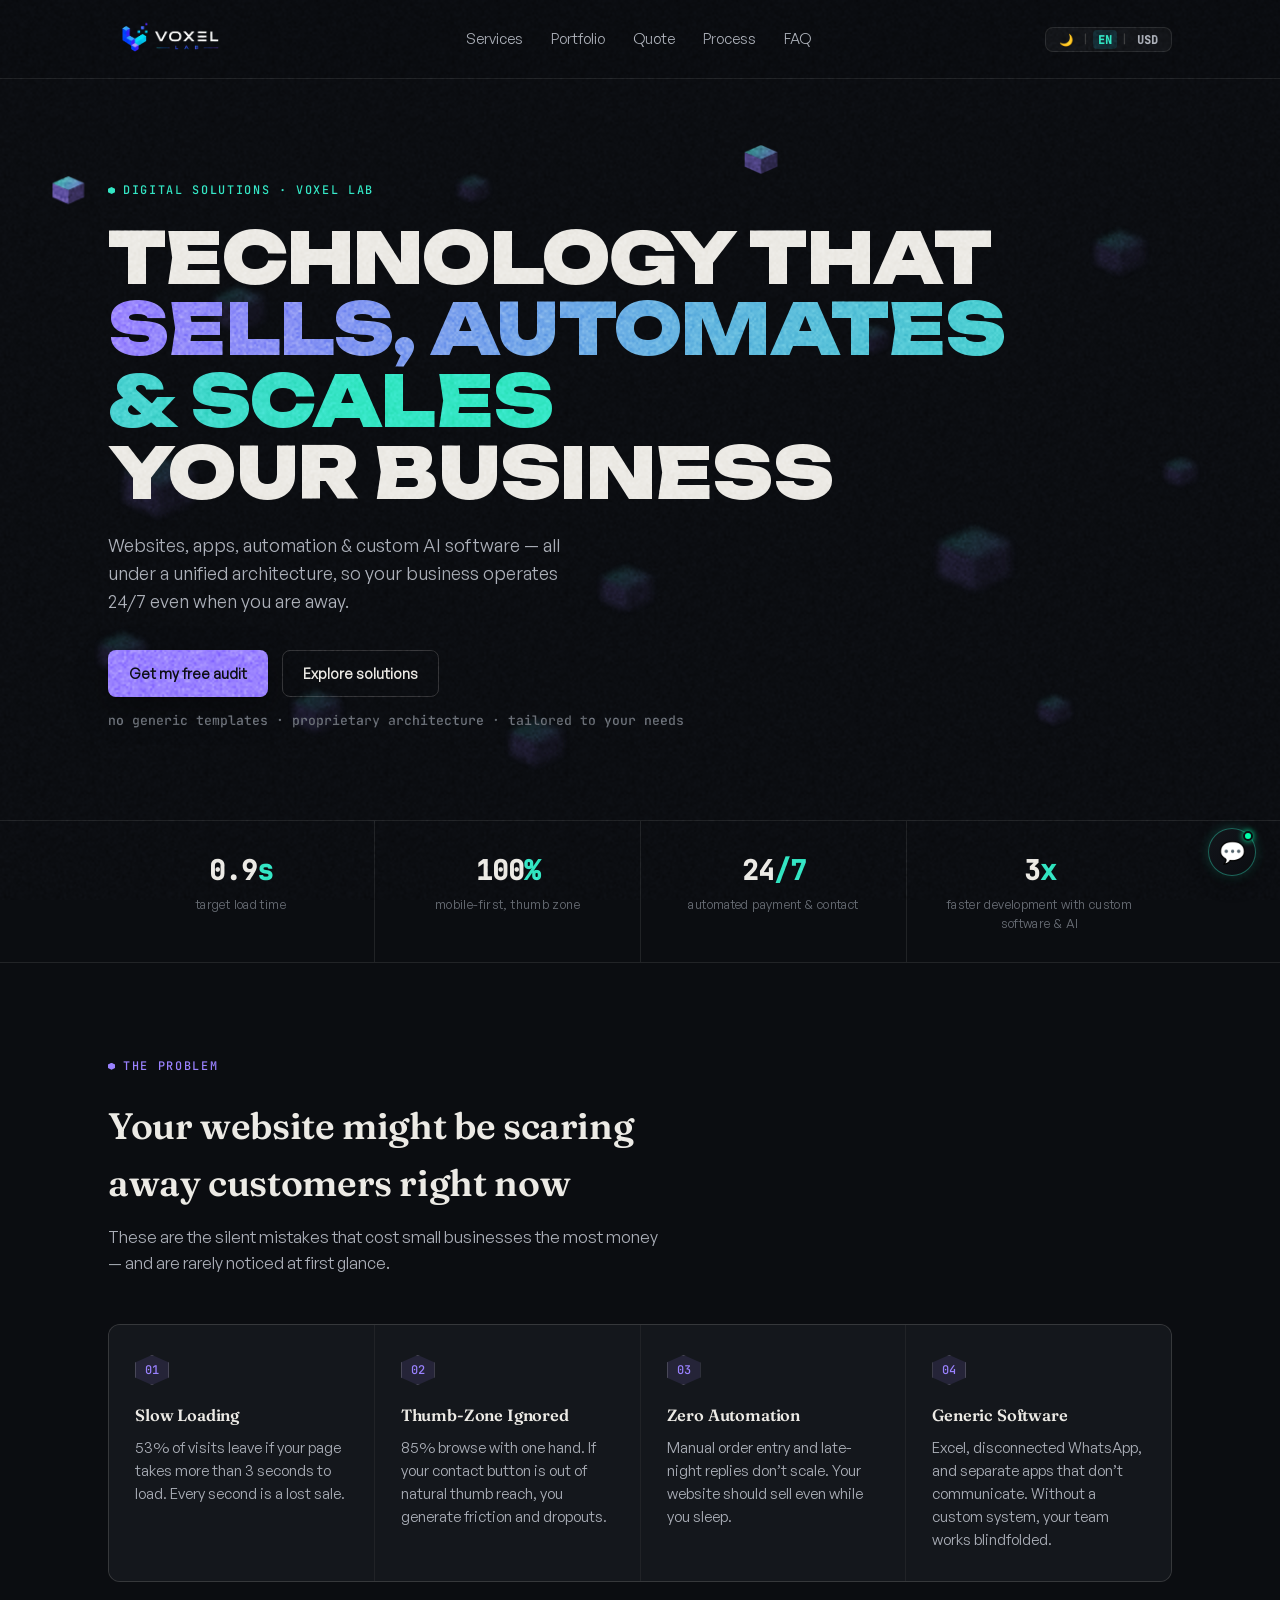
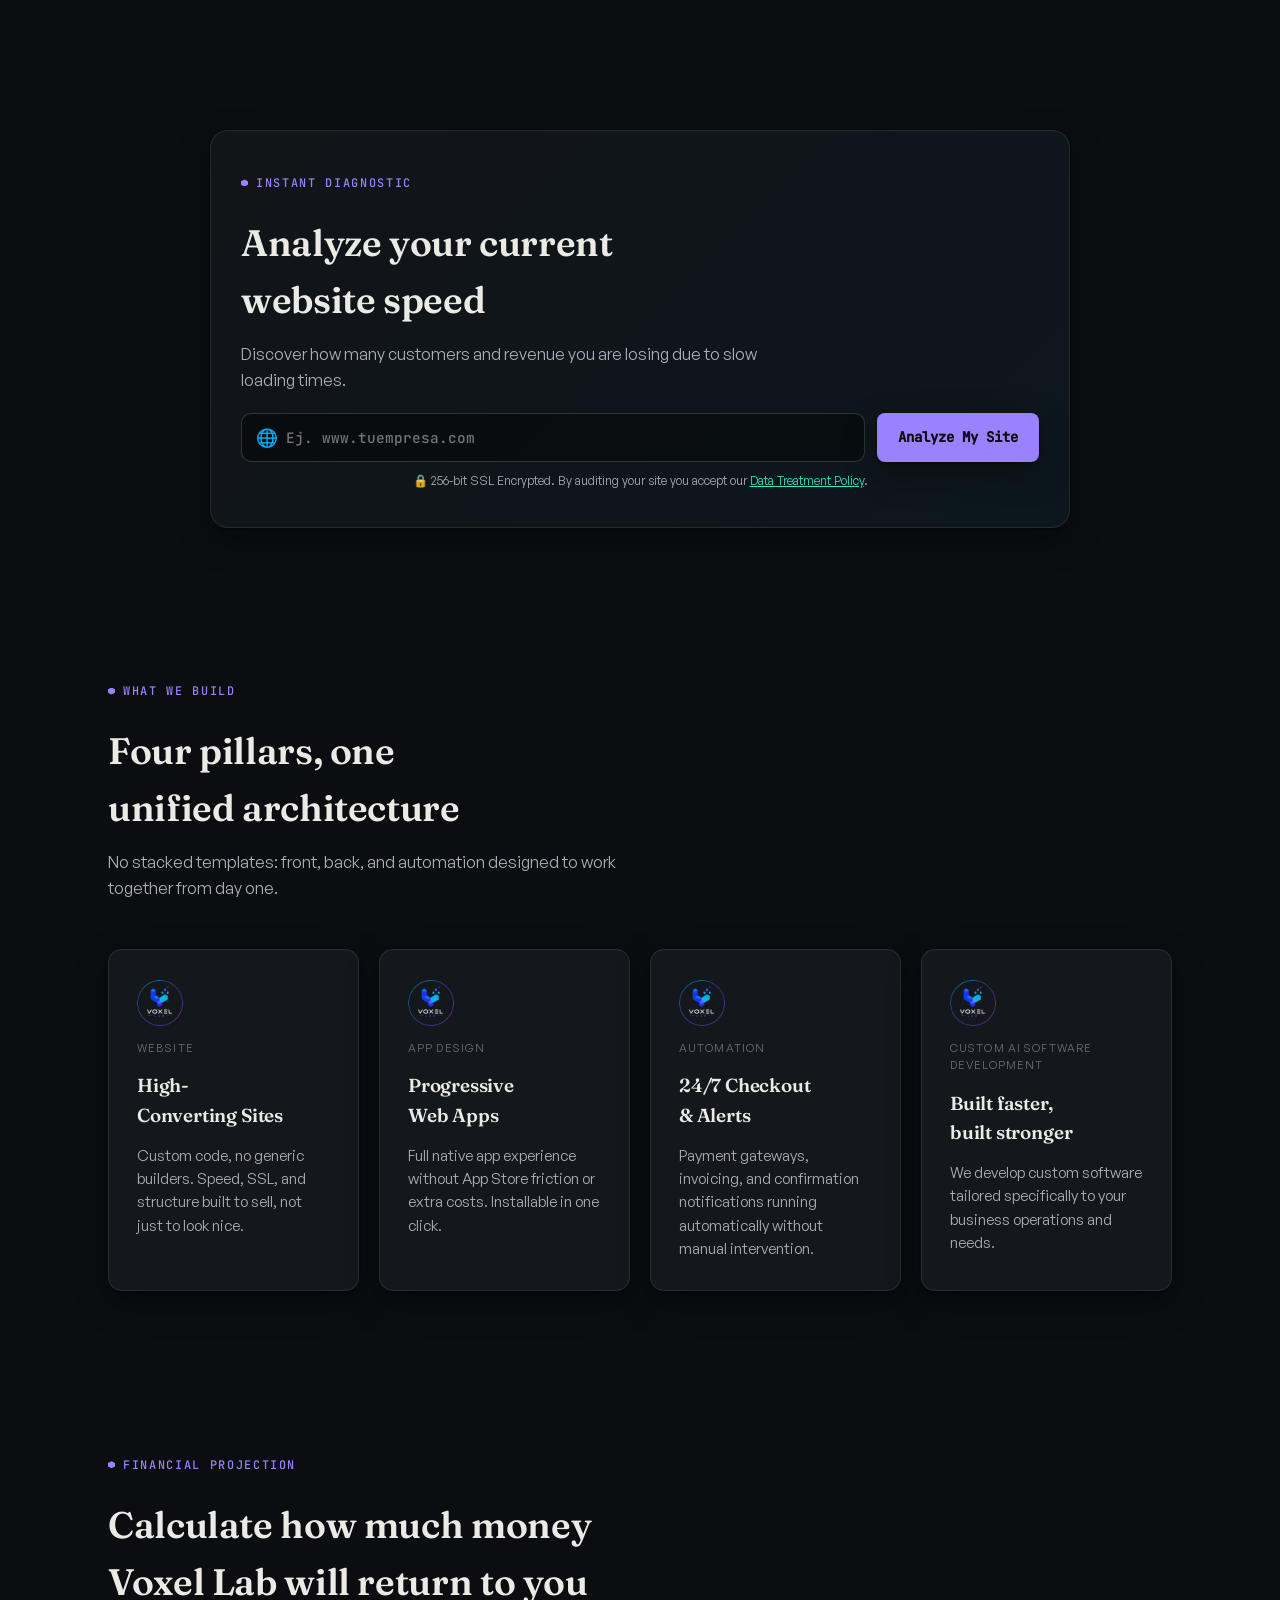
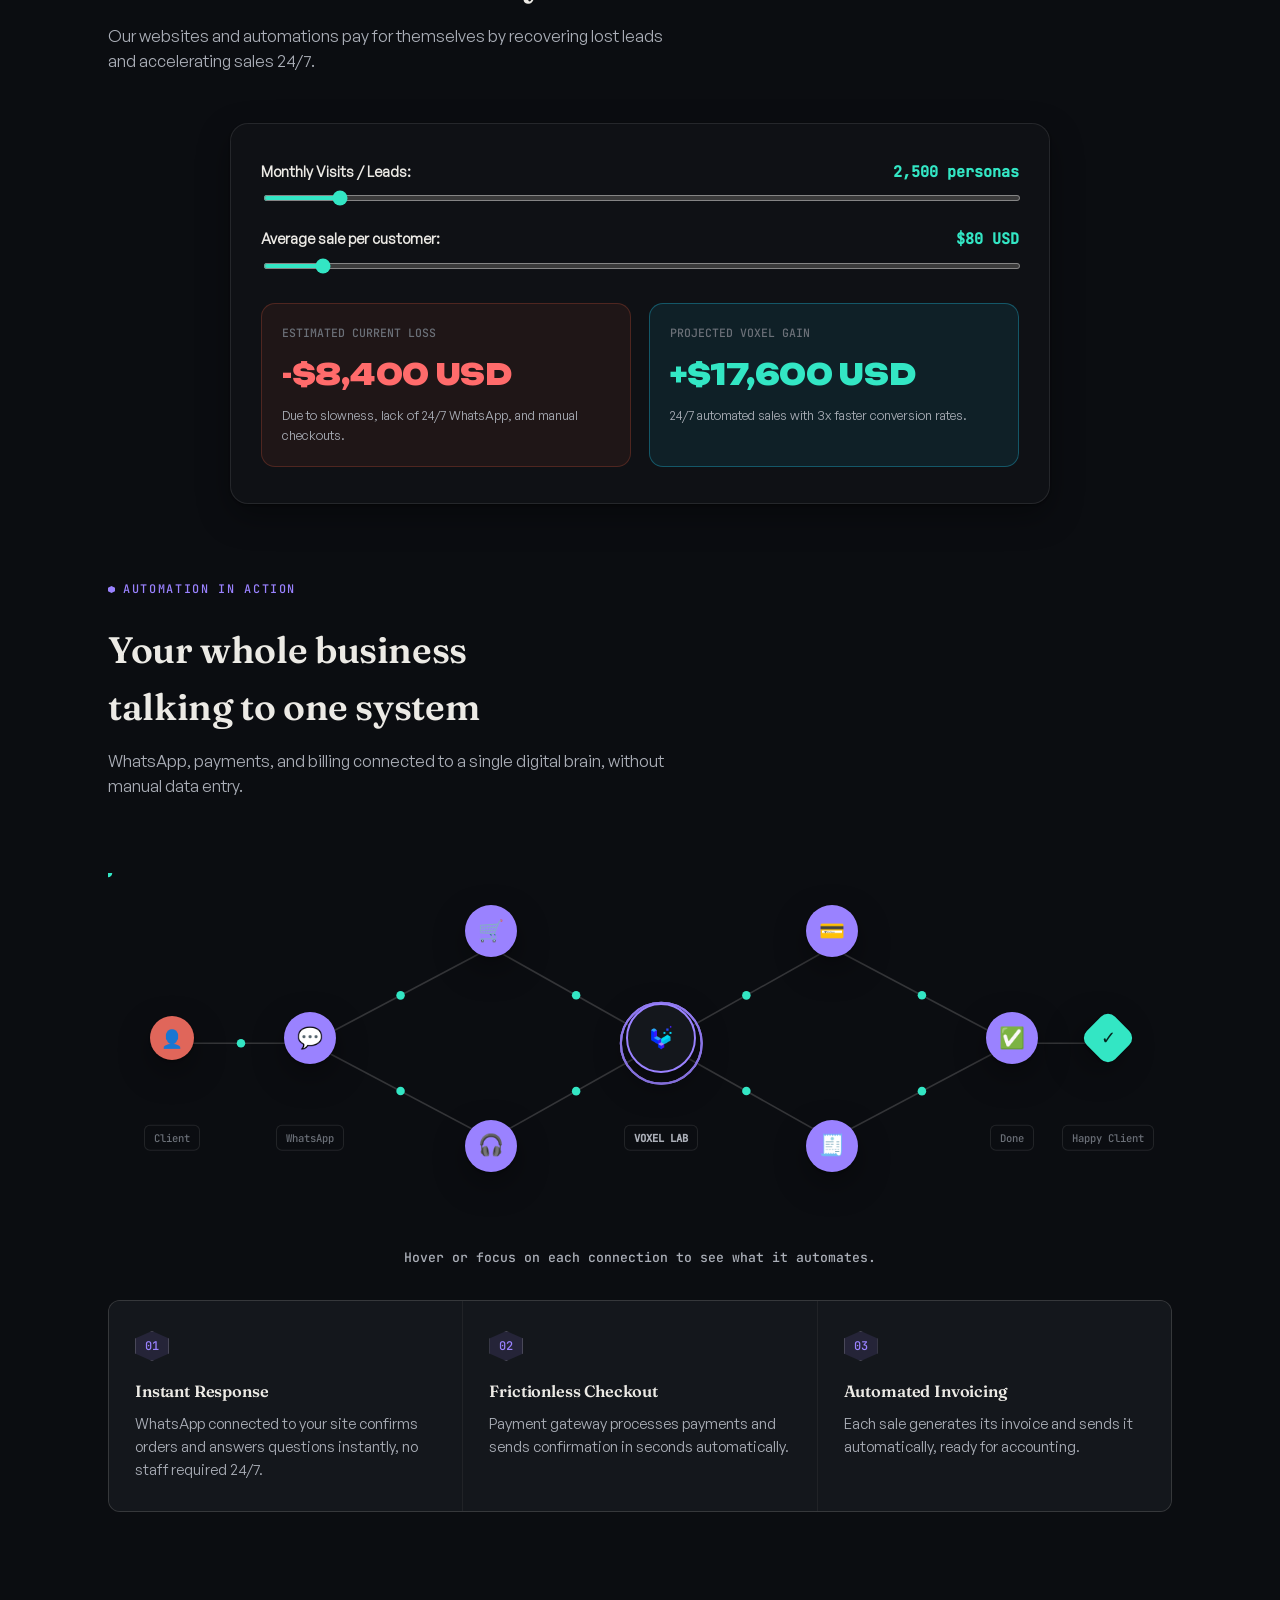
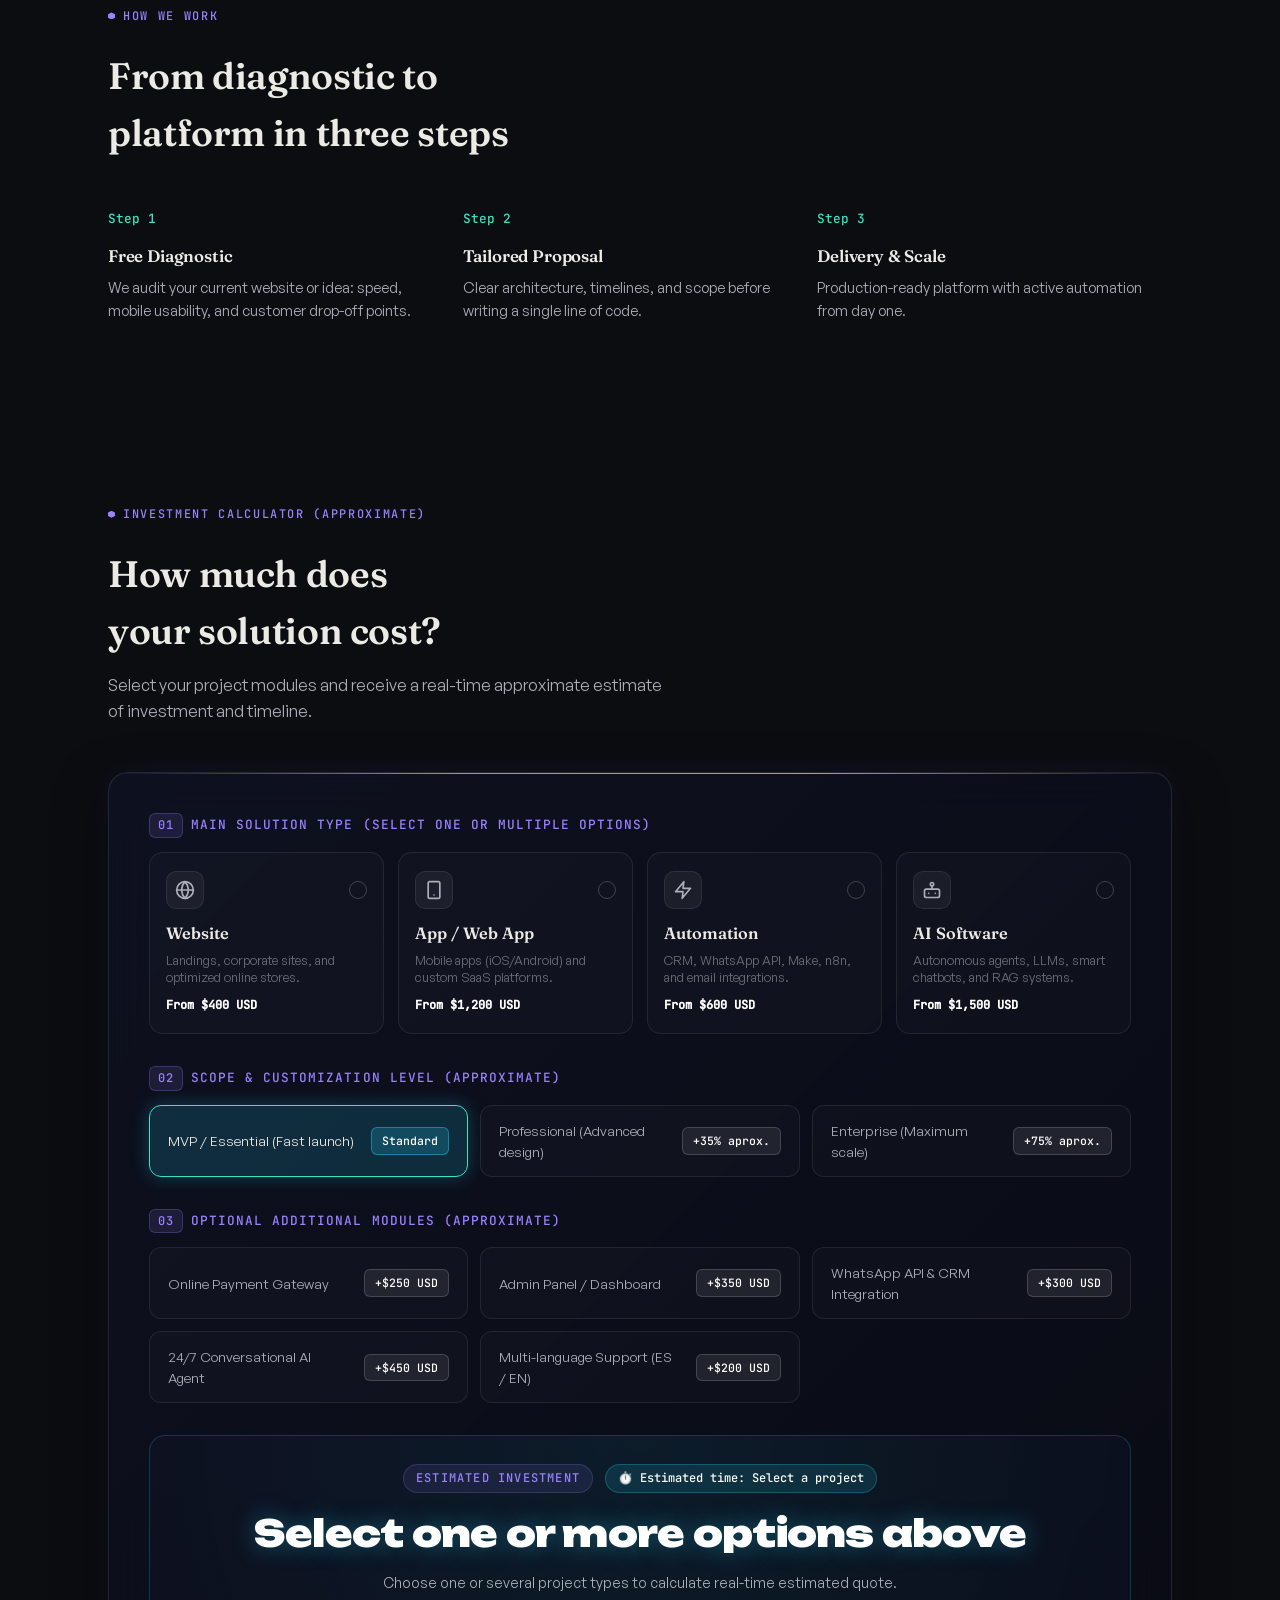
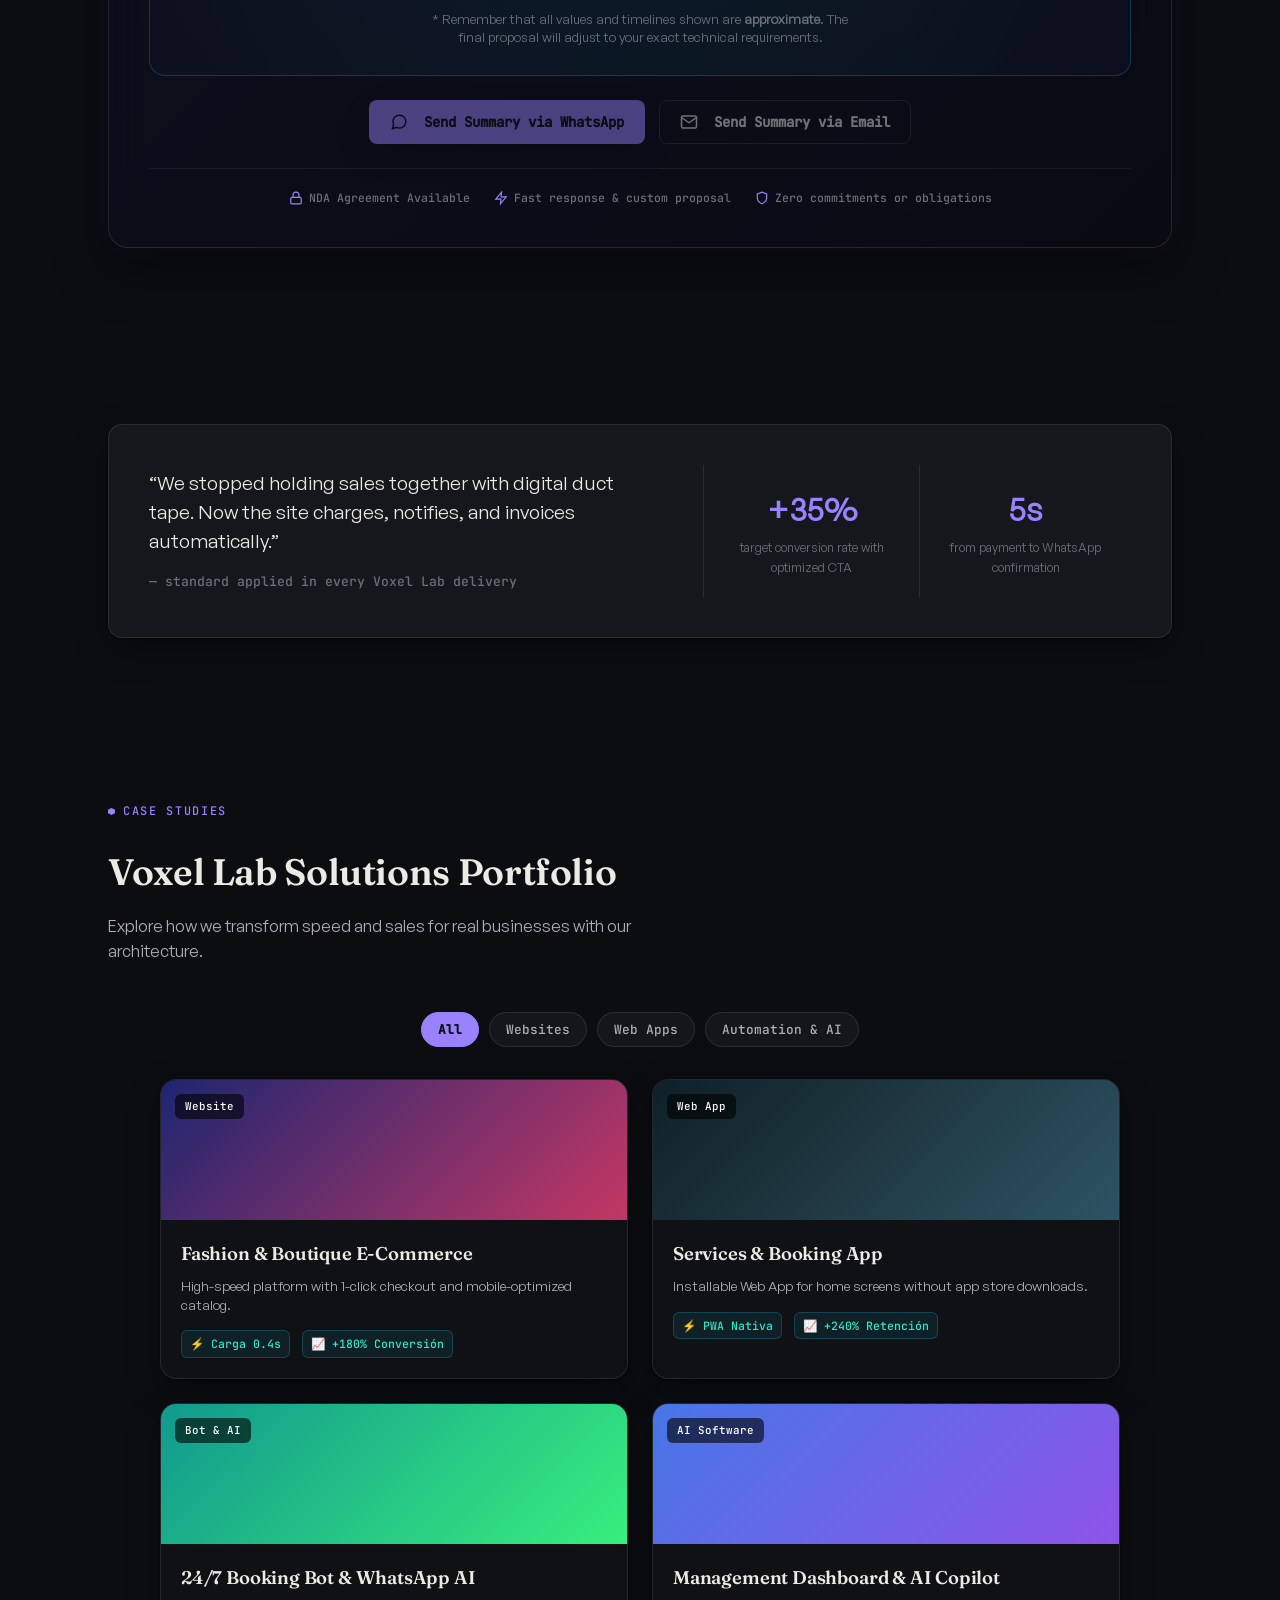
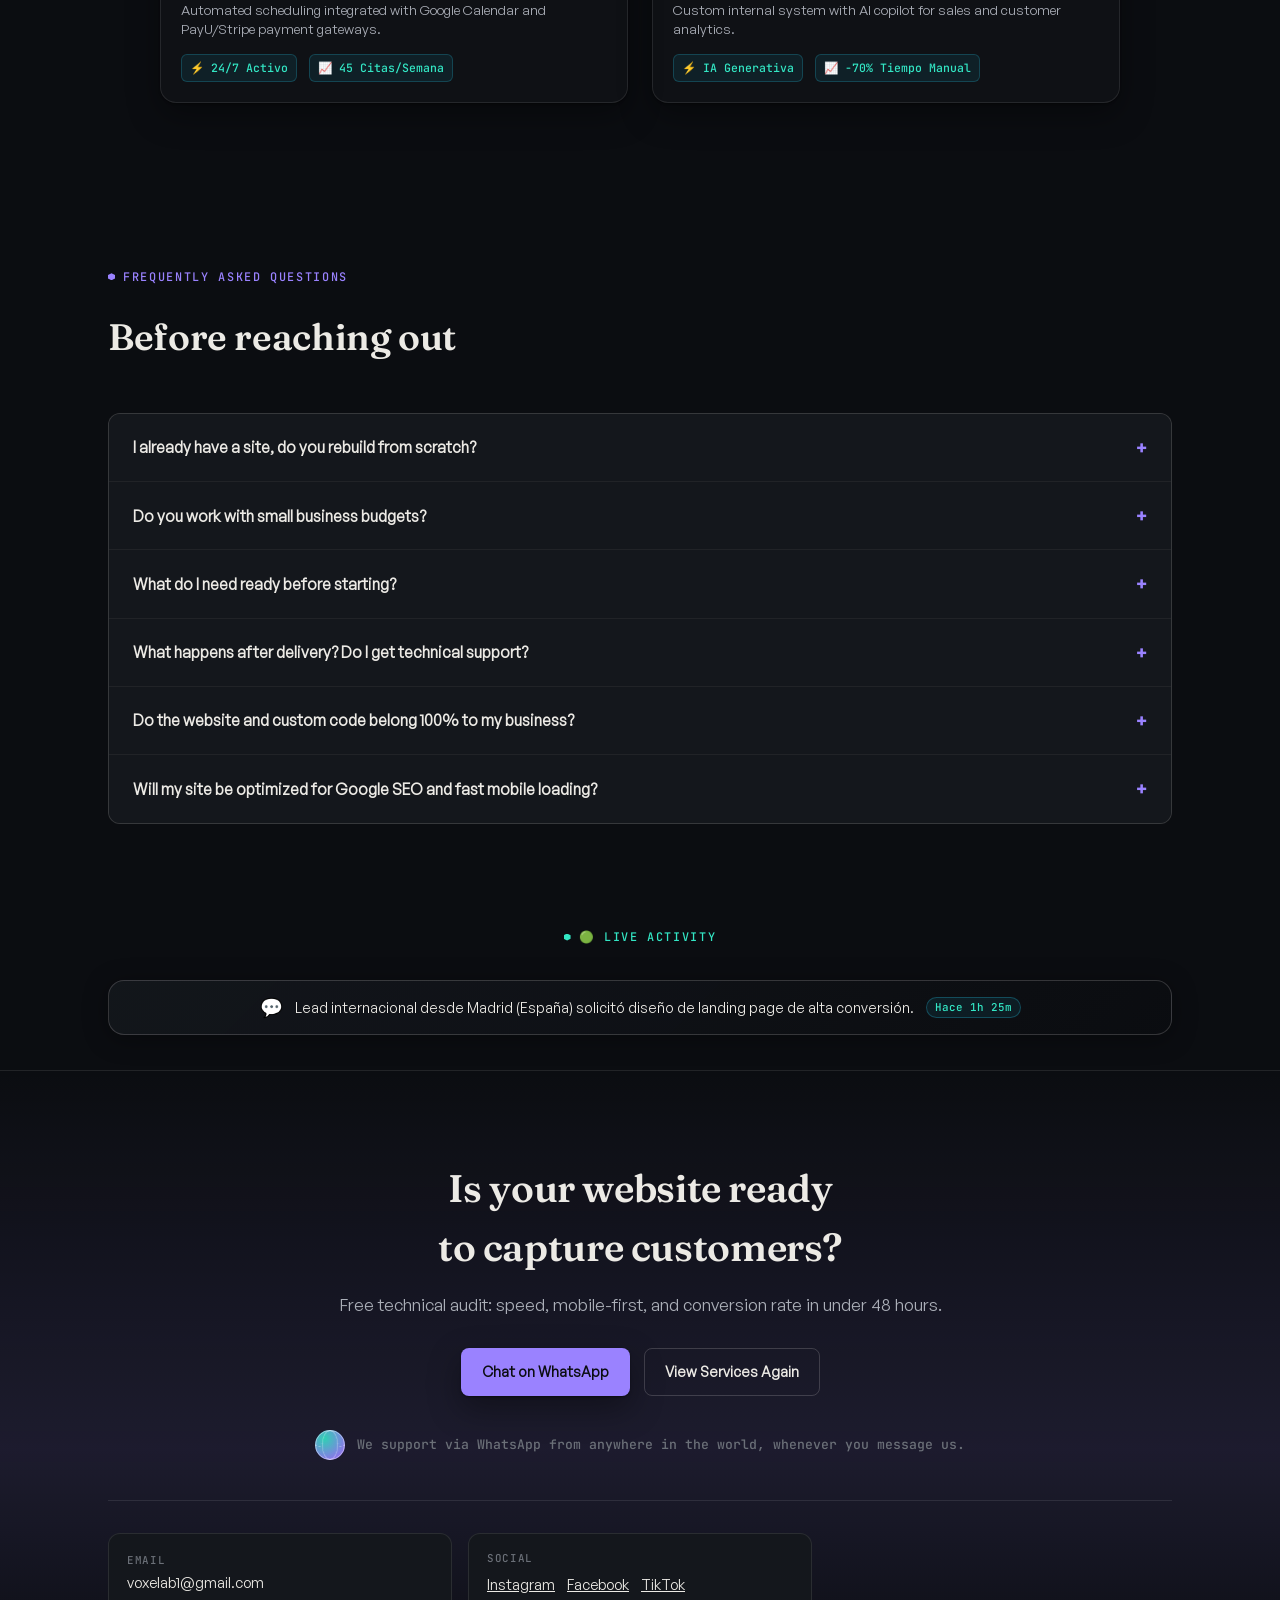
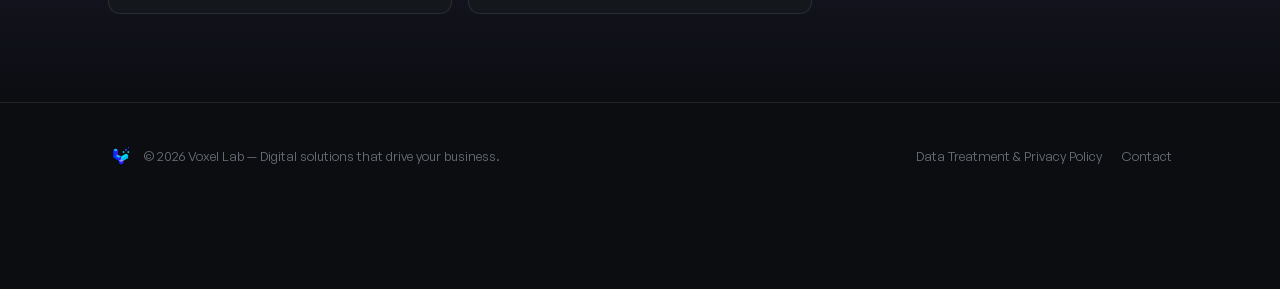
==== commit 35c498e5: "fix: adjuntar mensajes predeterminados especificos por cada seccion a las URLs de WhatsApp (Boton Fl" ====
--- a/voxel-lab-landing.html
+++ b/voxel-lab-landing.html
@@ -141,7 +141,7 @@
 
 <link rel="preload" href="fonts/unbounded-900.woff2" as="font" type="font/woff2" crossorigin>
 <link rel="preload" href="fonts/generalsans-400.woff2" as="font" type="font/woff2" crossorigin>
-<link rel="stylesheet" href="css/styles.min.css?v=1787885625">
+<link rel="stylesheet" href="css/styles.min.css?v=1787885791">
 
 <style>
 .hero h1 {
@@ -875,7 +875,7 @@
       <h2 data-i18n="cta_h2">¿Tu web está lista para recibir clientes?</h2>
       <p data-i18n="cta_p">Auditoría técnica gratuita: velocidad, mobile-first y conversión, en menos de 48 horas.</p>
       <div class="actions">
-        <a class="btn btn-primary" href="https://wa.me/message/IIIEIUCWQF7DP1" target="_blank" rel="noopener noreferrer" data-i18n="cta_wa_btn">Escríbenos por WhatsApp</a>
+        <a class="btn btn-primary" href="https://api.whatsapp.com/send?phone=573217014186&text=Hola%20Voxel%20Lab%2C%20quisiera%20consultar%20sobre%20mi%20proyecto" target="_blank" rel="noopener noreferrer" data-i18n="cta_wa_btn">Escríbenos por WhatsApp</a>
         <a class="btn btn-ghost" href="#servicios" data-i18n="cta_serv_btn">Ver servicios de nuevo</a>
       </div>
       <div class="global-line">
@@ -914,7 +914,7 @@
 
 <!-- 📲 BOTÓN FLOTANTE MÓVIL SUTIL DE WHATSAPP -->
 <div class="thumb-floating-btn" id="thumbFloatingBtn">
-  <a href="https://wa.me/message/IIIEIUCWQF7DP1" target="_blank" rel="noopener noreferrer" class="thumb-btn-inner" title="WhatsApp Voxel Lab" aria-label="WhatsApp Voxel Lab">
+  <a href="https://api.whatsapp.com/send?phone=573217014186&text=Hola%20Voxel%20Lab%2C%20quisiera%20consultar%20sobre%20mi%20proyecto" target="_blank" rel="noopener noreferrer" class="thumb-btn-inner" title="WhatsApp Voxel Lab" aria-label="WhatsApp Voxel Lab">
     <span class="thumb-online-pulse"></span>
     <span class="thumb-btn-icon">💬</span>
   </a>
@@ -1024,6 +1024,6 @@
 
 
 </div>
-<script src="js/main.min.js?v=1787885625" defer></script>
+<script src="js/main.min.js?v=1787885791" defer></script>
 </body>
 </html>
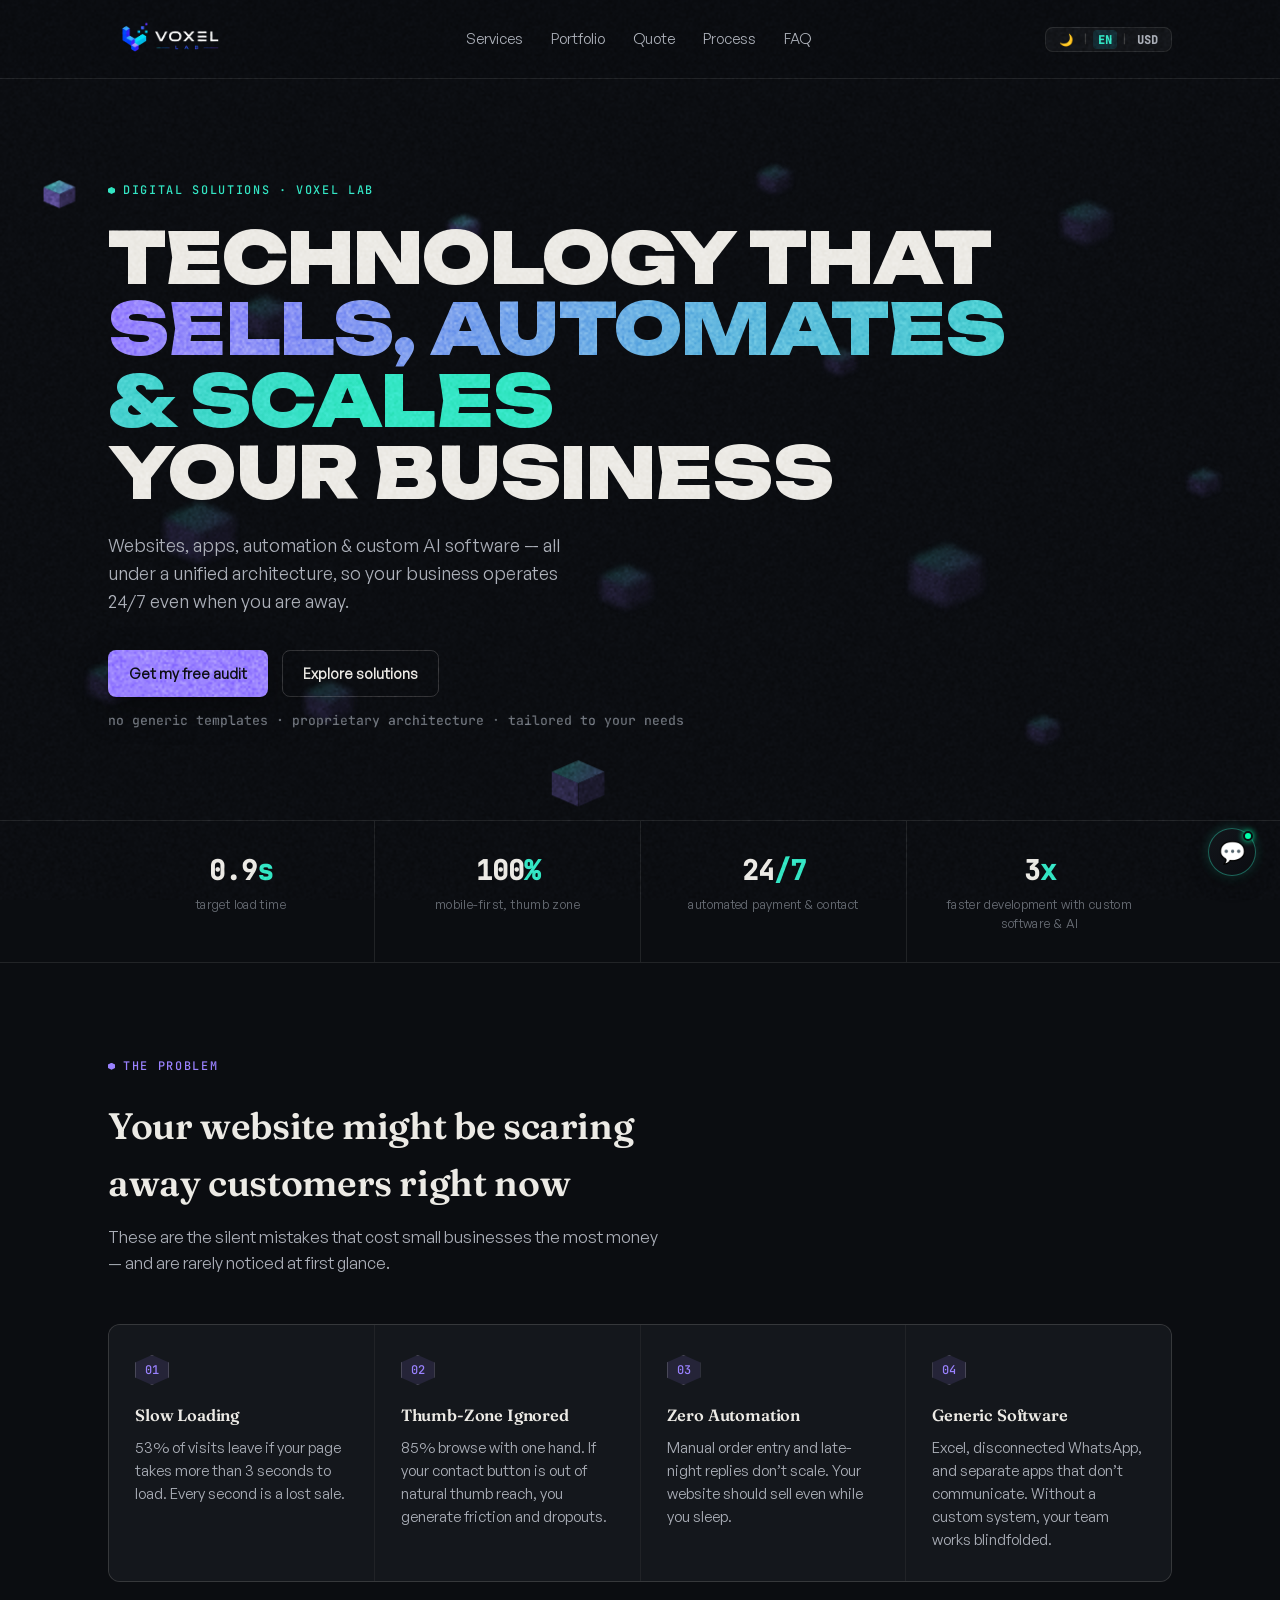
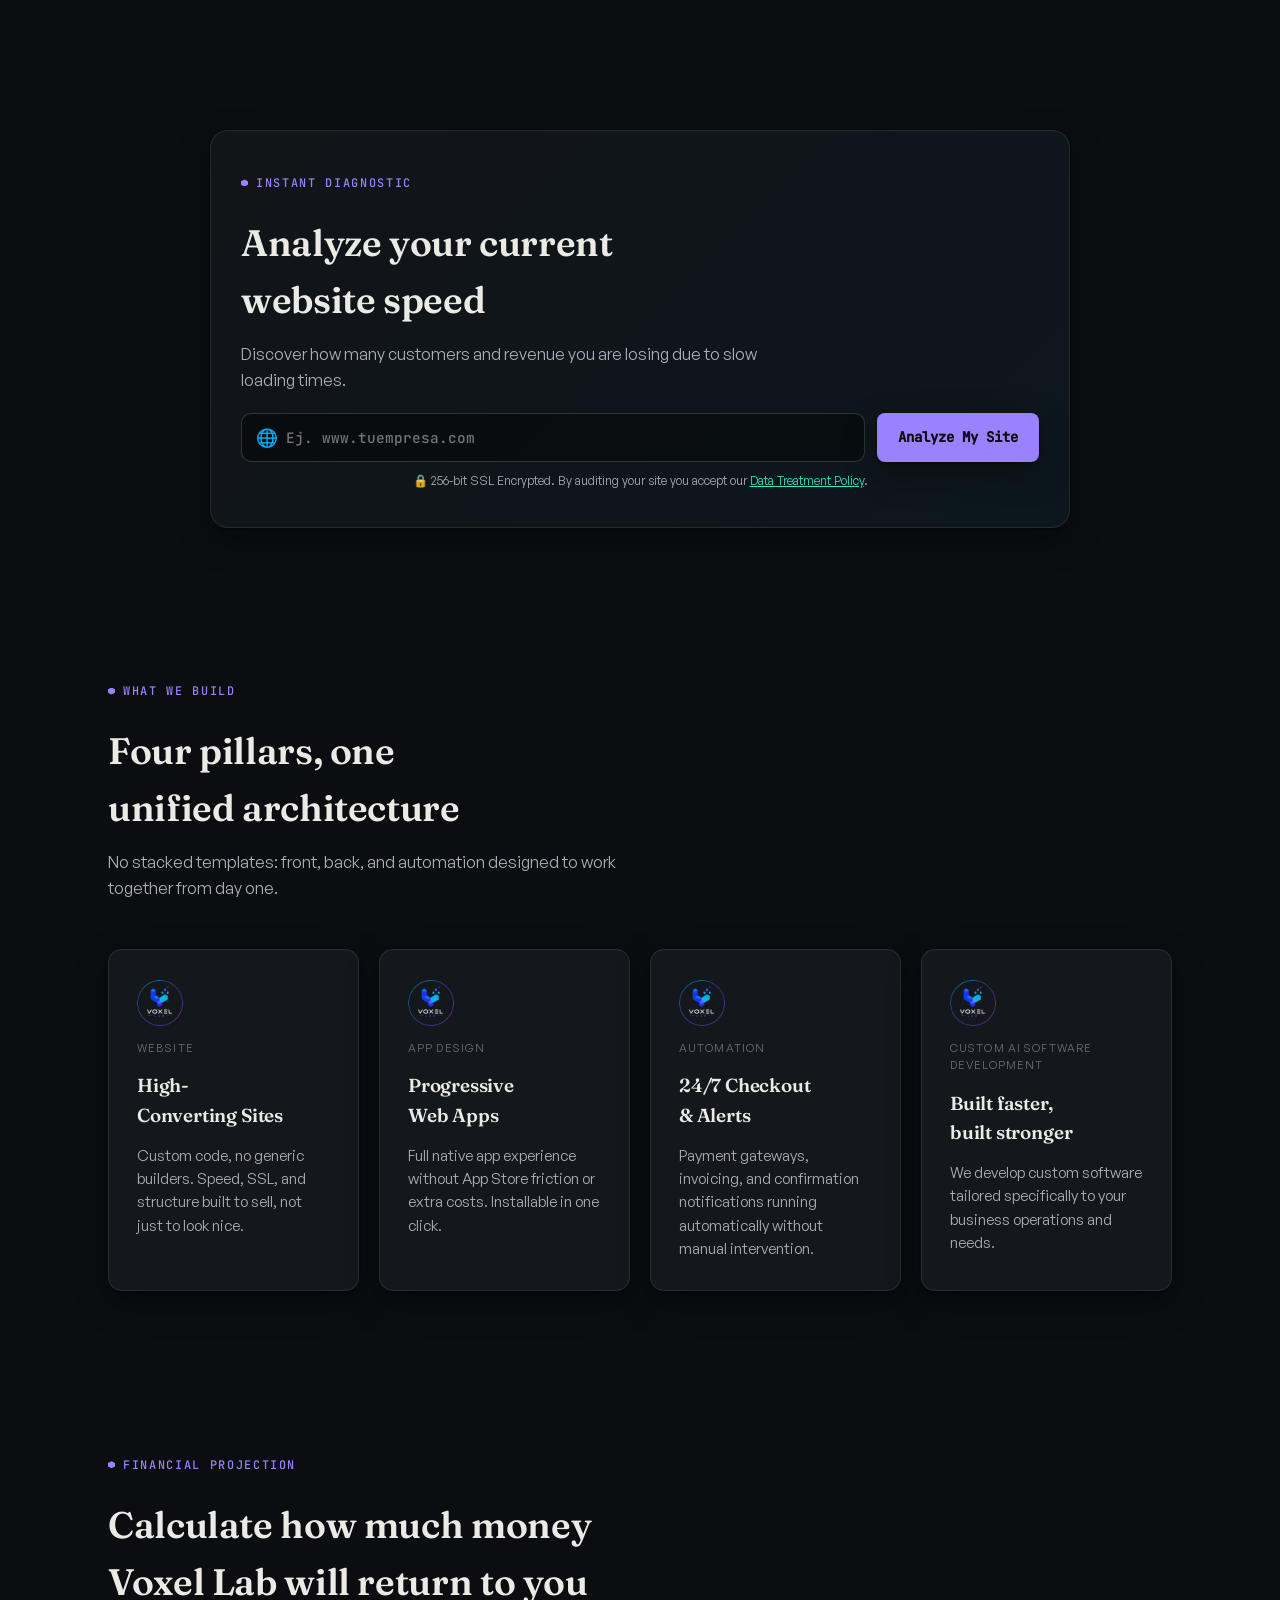
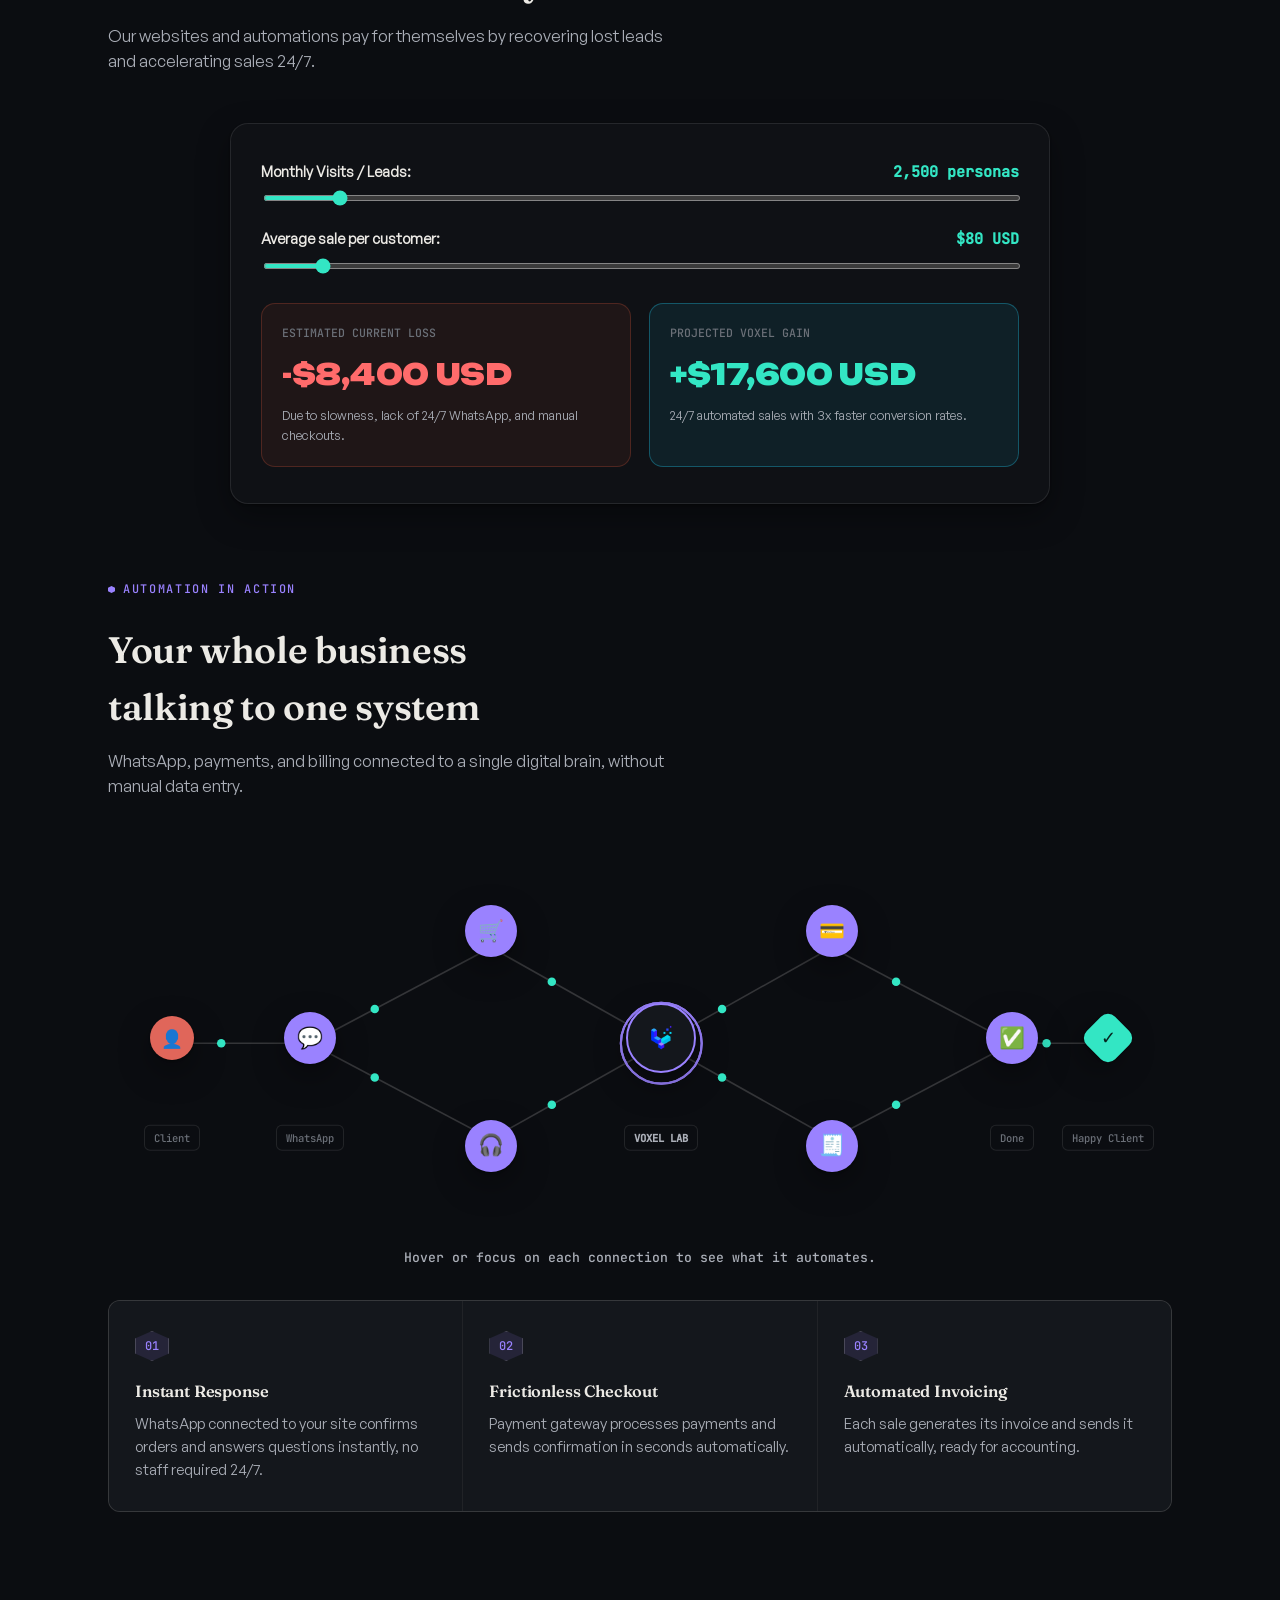
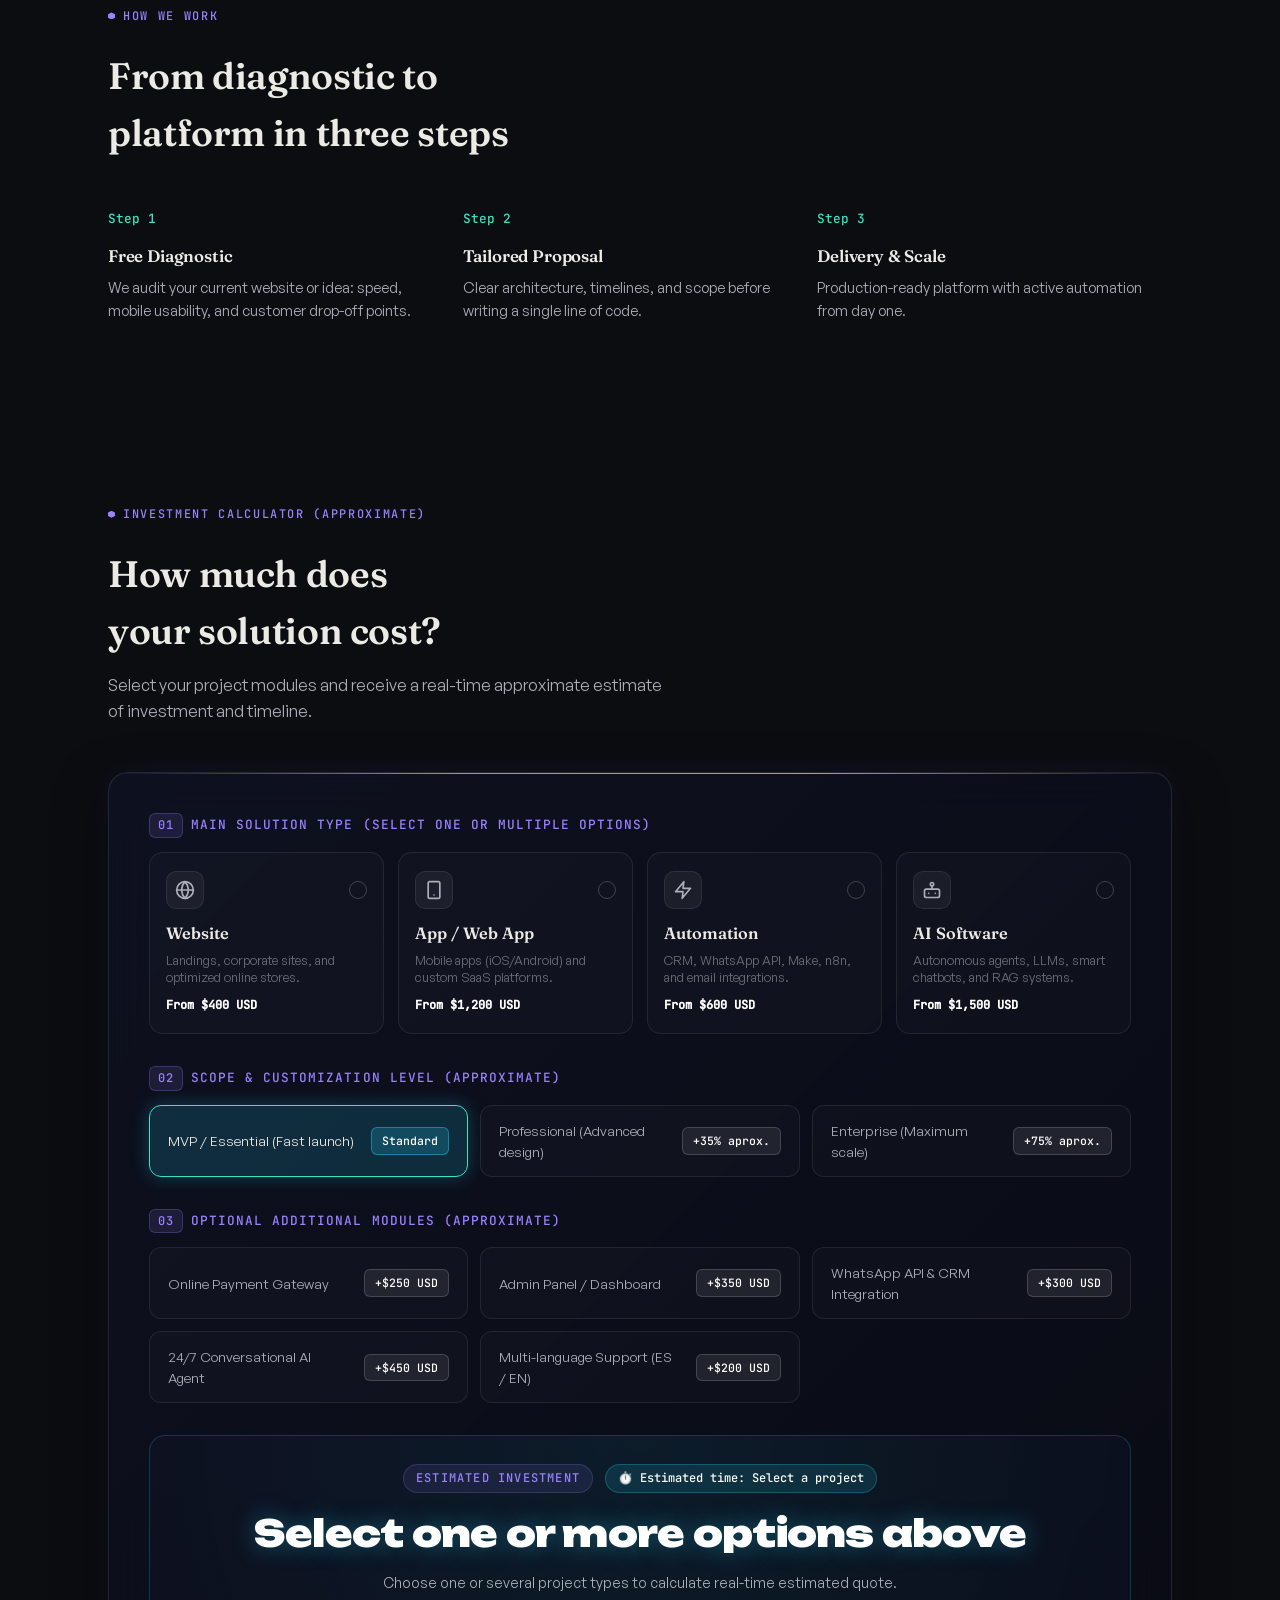
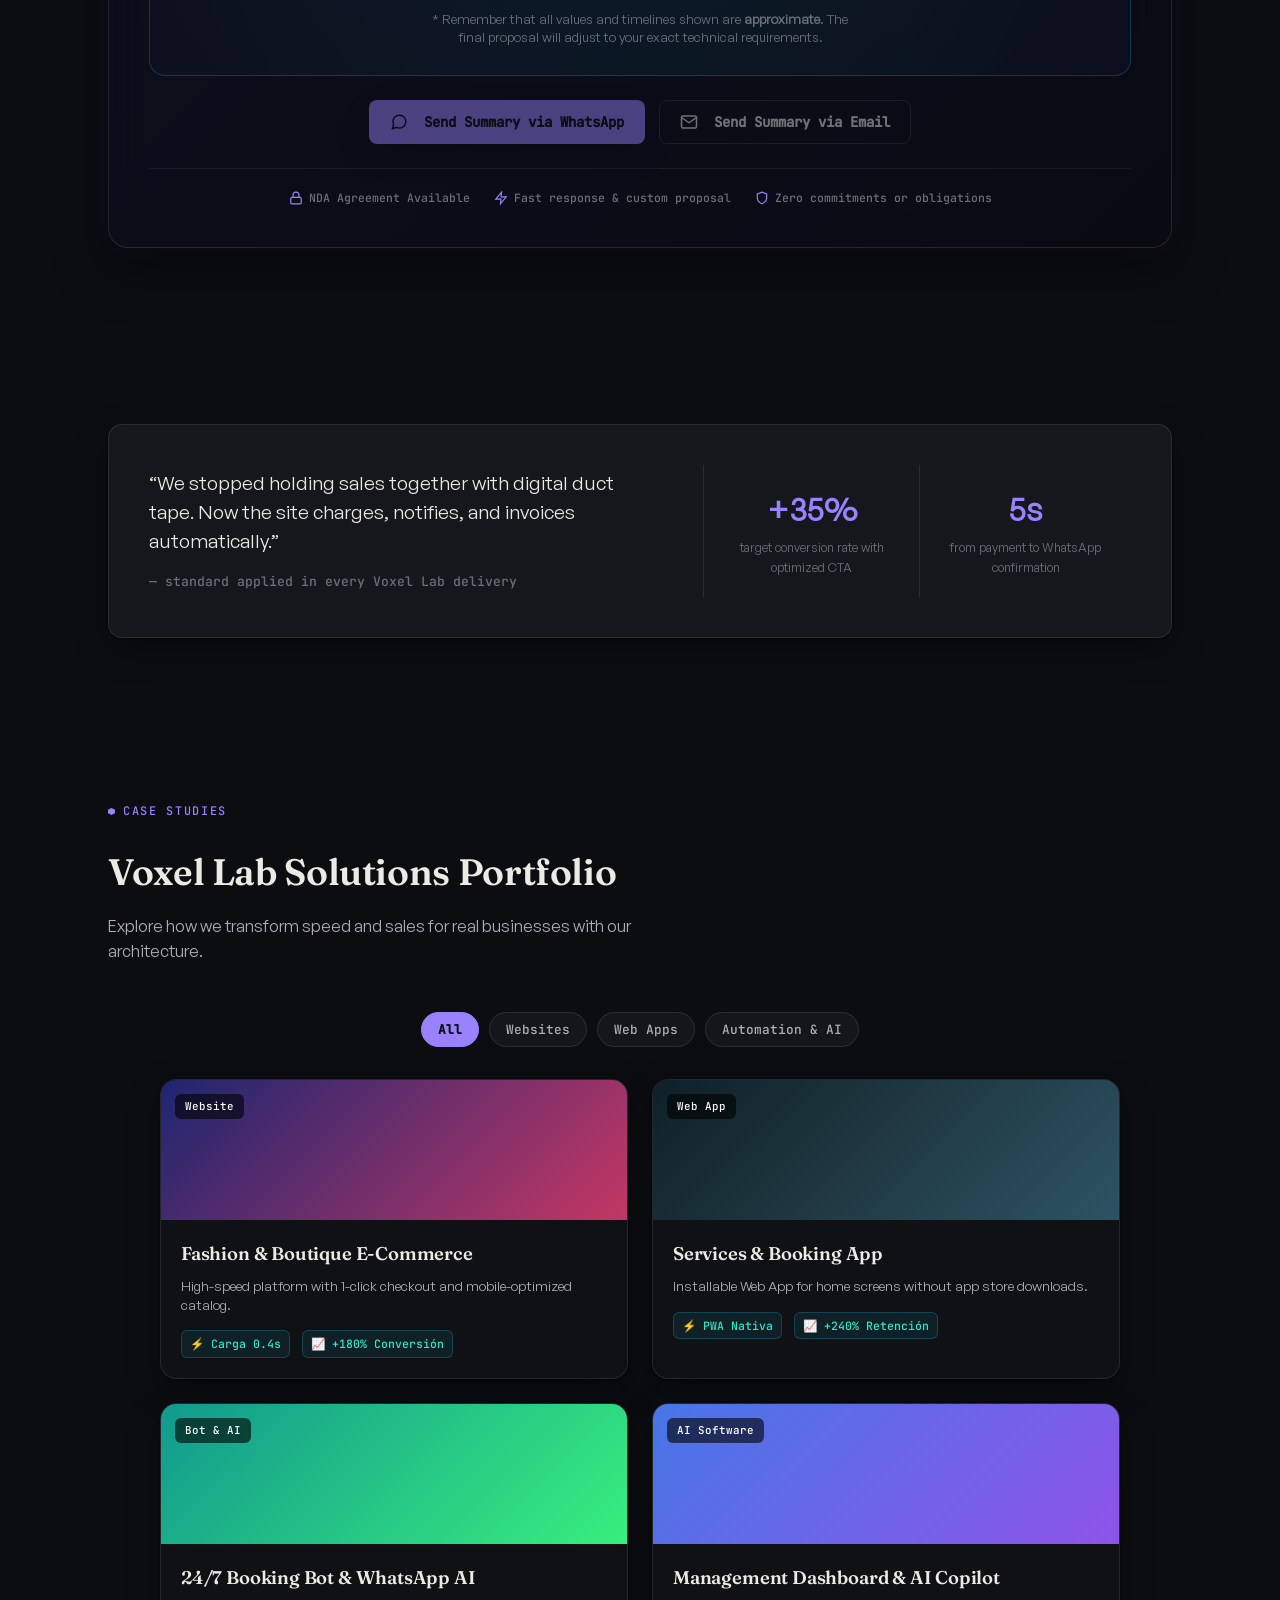
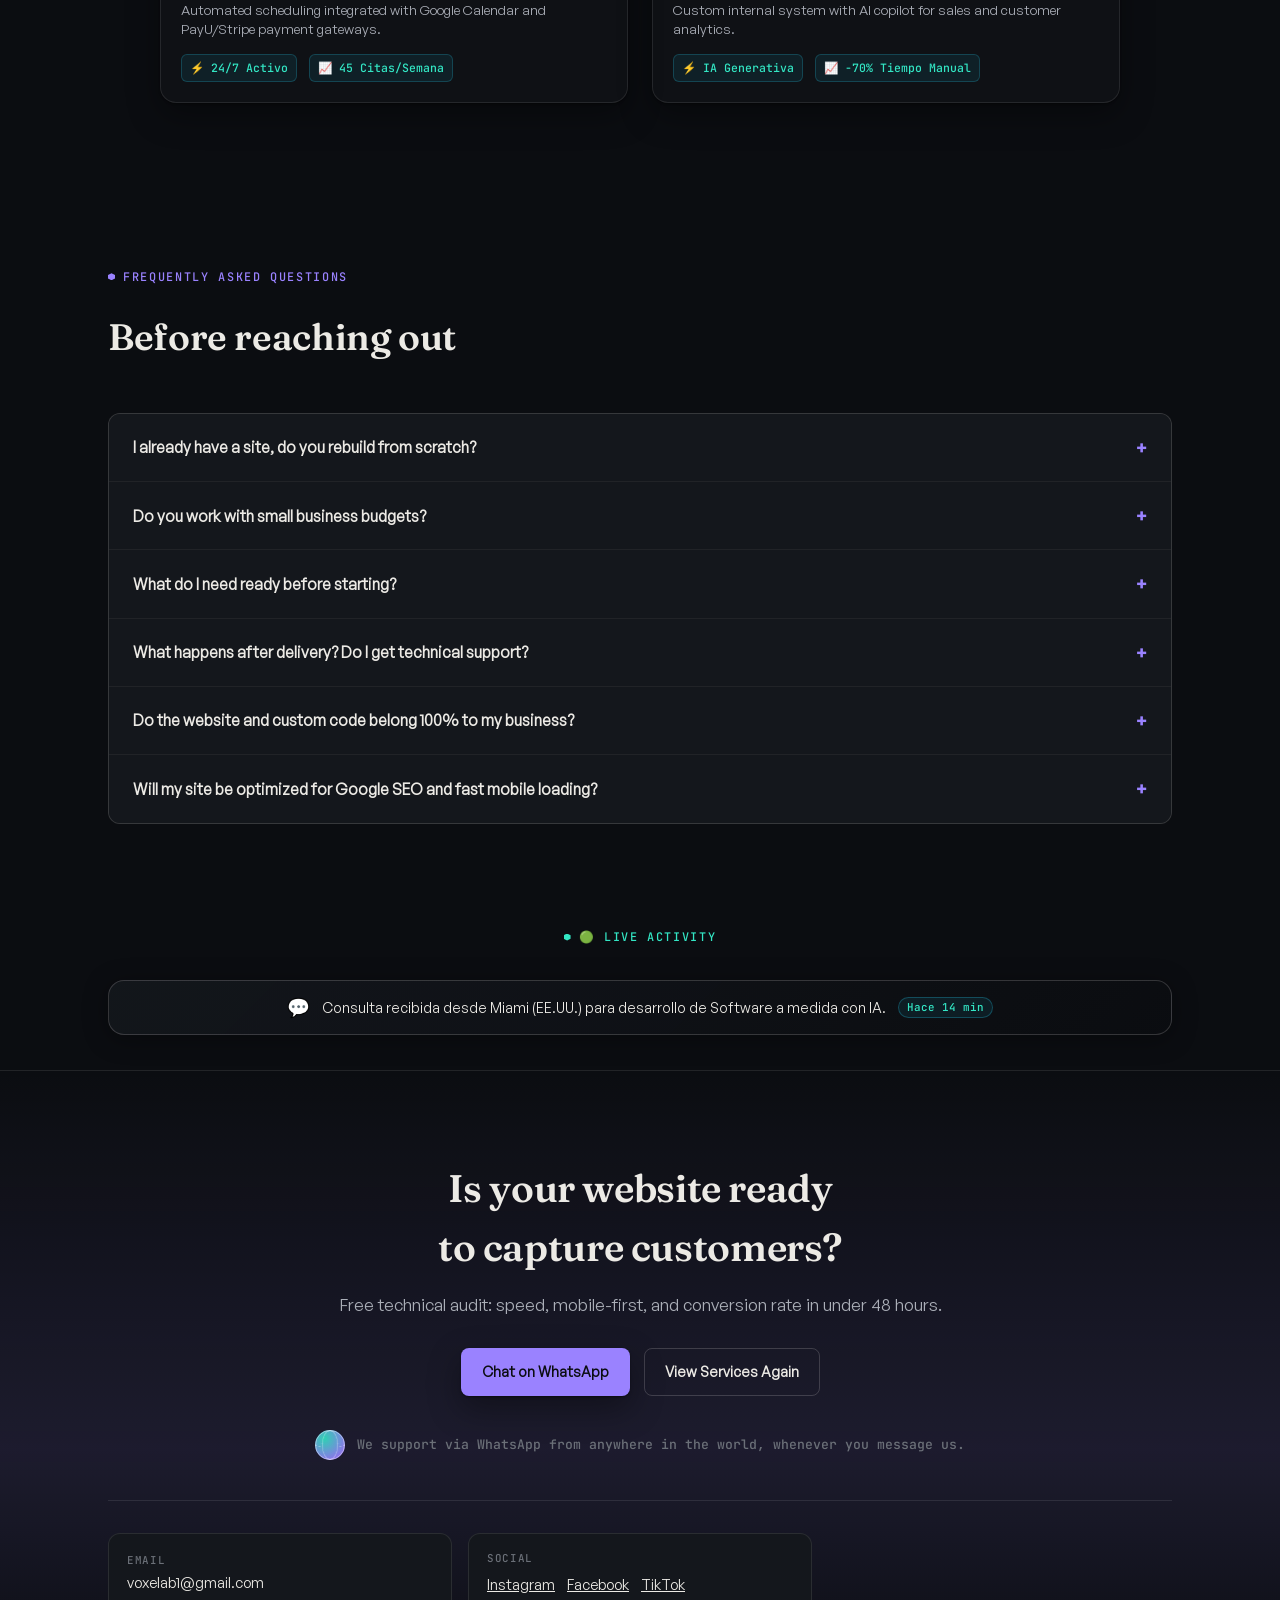
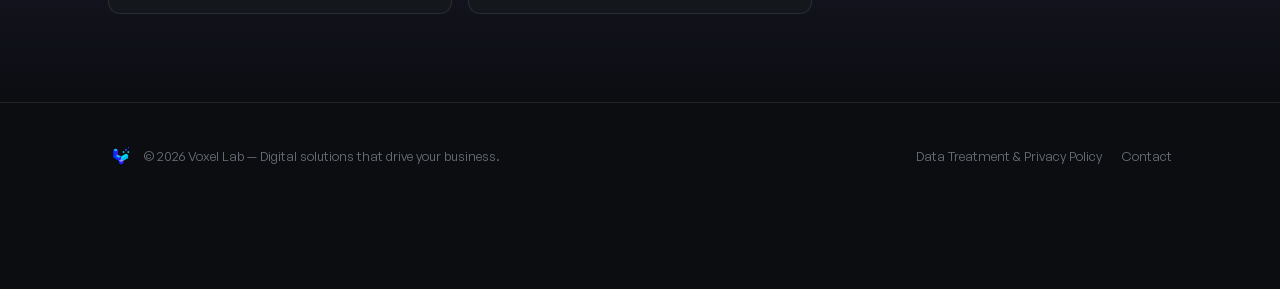
==== commit 17f944fa: "feat: actualizar mensaje predeterminado formal de WhatsApp elegido por el usuario para Boton Flotant" ====
--- a/voxel-lab-landing.html
+++ b/voxel-lab-landing.html
@@ -141,7 +141,7 @@
 
 <link rel="preload" href="fonts/unbounded-900.woff2" as="font" type="font/woff2" crossorigin>
 <link rel="preload" href="fonts/generalsans-400.woff2" as="font" type="font/woff2" crossorigin>
-<link rel="stylesheet" href="css/styles.min.css?v=1787885791">
+<link rel="stylesheet" href="css/styles.min.css?v=1787887076">
 
 <style>
 .hero h1 {
@@ -875,7 +875,7 @@
       <h2 data-i18n="cta_h2">¿Tu web está lista para recibir clientes?</h2>
       <p data-i18n="cta_p">Auditoría técnica gratuita: velocidad, mobile-first y conversión, en menos de 48 horas.</p>
       <div class="actions">
-        <a class="btn btn-primary" href="https://api.whatsapp.com/send?phone=573217014186&text=Hola%20Voxel%20Lab%2C%20quisiera%20consultar%20sobre%20mi%20proyecto" target="_blank" rel="noopener noreferrer" data-i18n="cta_wa_btn">Escríbenos por WhatsApp</a>
+        <a class="btn btn-primary" href="https://api.whatsapp.com/send?phone=573217014186&text=Hola%20equipo%20Voxel%20Lab%20me%20interesa%20conocer%20los%20servicios%20%28desarrollo%20web%2C%20apps%2C%20automatizaci%C3%B3n%20e%20IA%29%20y%20recibir%20asesor%C3%ADa%20para%20mi%20proyecto." target="_blank" rel="noopener noreferrer" data-i18n="cta_wa_btn">Escríbenos por WhatsApp</a>
         <a class="btn btn-ghost" href="#servicios" data-i18n="cta_serv_btn">Ver servicios de nuevo</a>
       </div>
       <div class="global-line">
@@ -914,7 +914,7 @@
 
 <!-- 📲 BOTÓN FLOTANTE MÓVIL SUTIL DE WHATSAPP -->
 <div class="thumb-floating-btn" id="thumbFloatingBtn">
-  <a href="https://api.whatsapp.com/send?phone=573217014186&text=Hola%20Voxel%20Lab%2C%20quisiera%20consultar%20sobre%20mi%20proyecto" target="_blank" rel="noopener noreferrer" class="thumb-btn-inner" title="WhatsApp Voxel Lab" aria-label="WhatsApp Voxel Lab">
+  <a href="https://api.whatsapp.com/send?phone=573217014186&text=Hola%20equipo%20Voxel%20Lab%20me%20interesa%20conocer%20los%20servicios%20%28desarrollo%20web%2C%20apps%2C%20automatizaci%C3%B3n%20e%20IA%29%20y%20recibir%20asesor%C3%ADa%20para%20mi%20proyecto." target="_blank" rel="noopener noreferrer" class="thumb-btn-inner" title="WhatsApp Voxel Lab" aria-label="WhatsApp Voxel Lab">
     <span class="thumb-online-pulse"></span>
     <span class="thumb-btn-icon">💬</span>
   </a>
@@ -1024,6 +1024,6 @@
 
 
 </div>
-<script src="js/main.min.js?v=1787885791" defer></script>
+<script src="js/main.min.js?v=1787887076" defer></script>
 </body>
 </html>
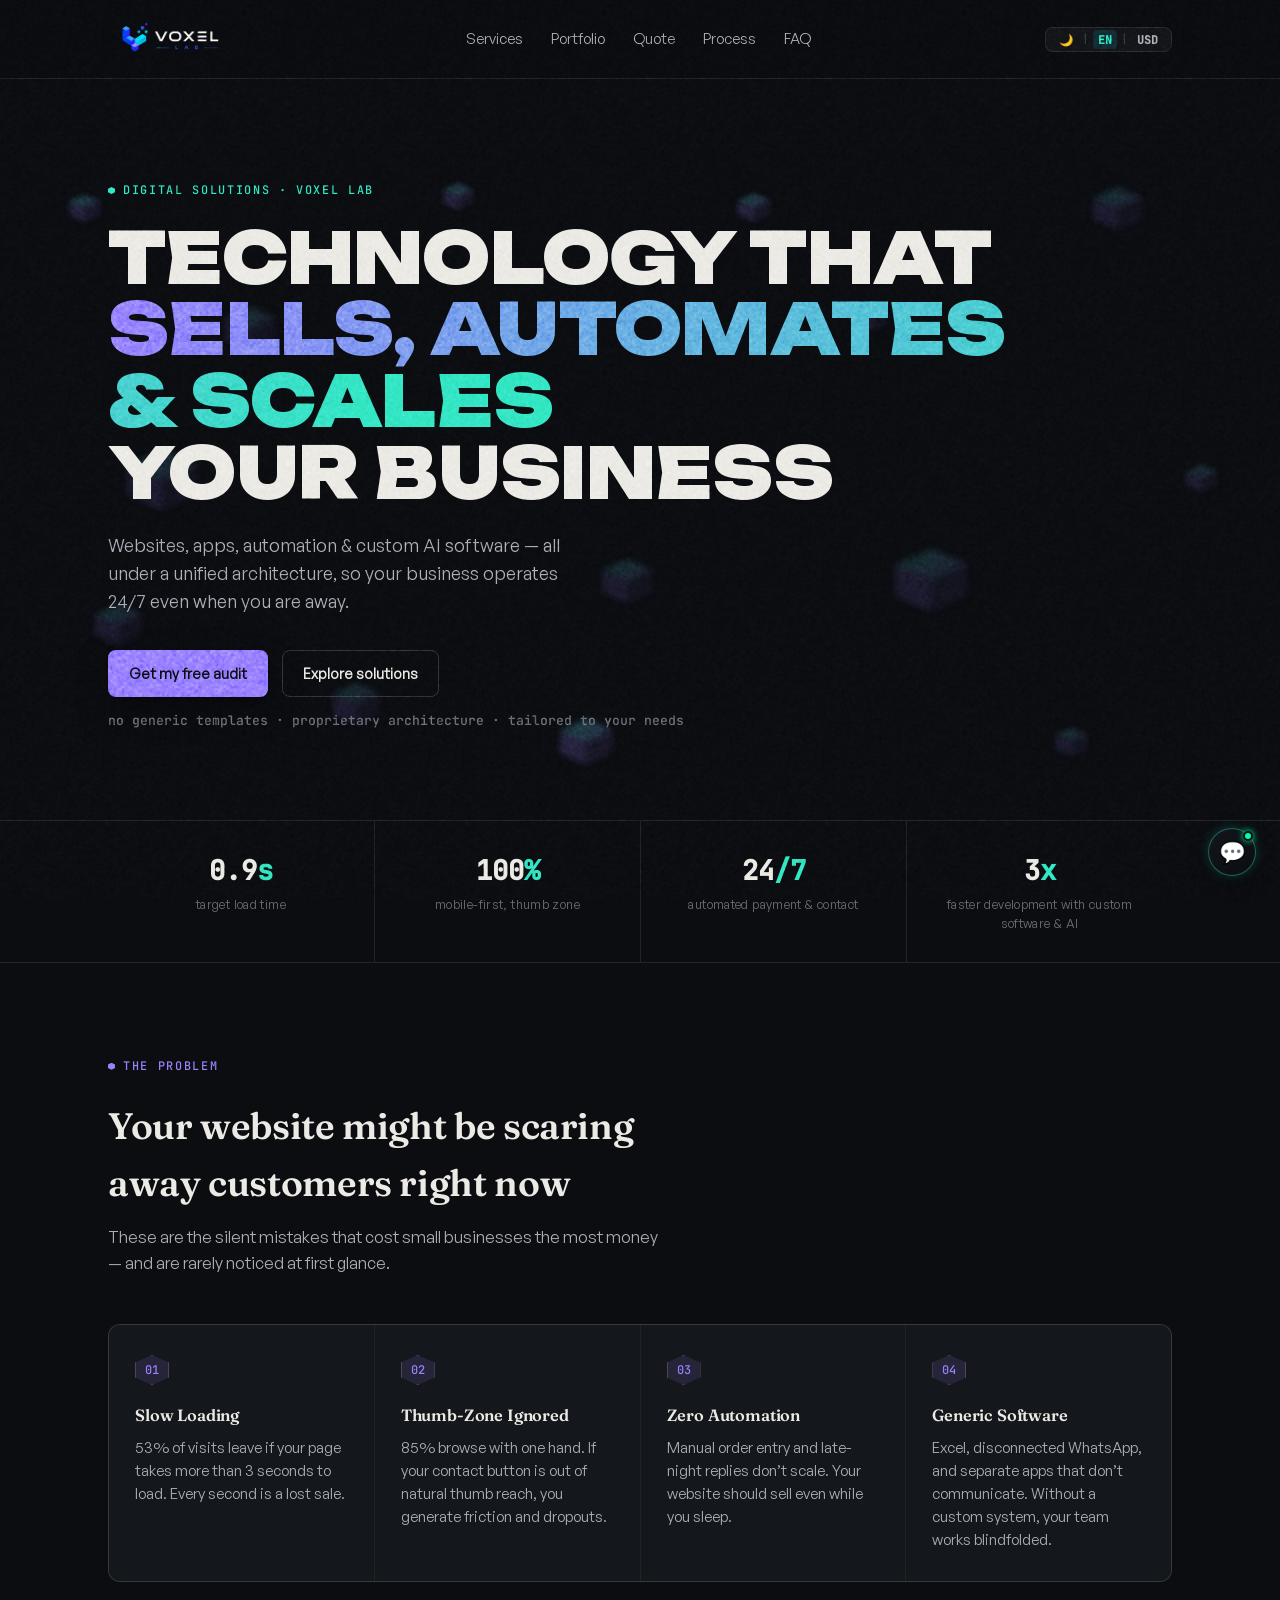
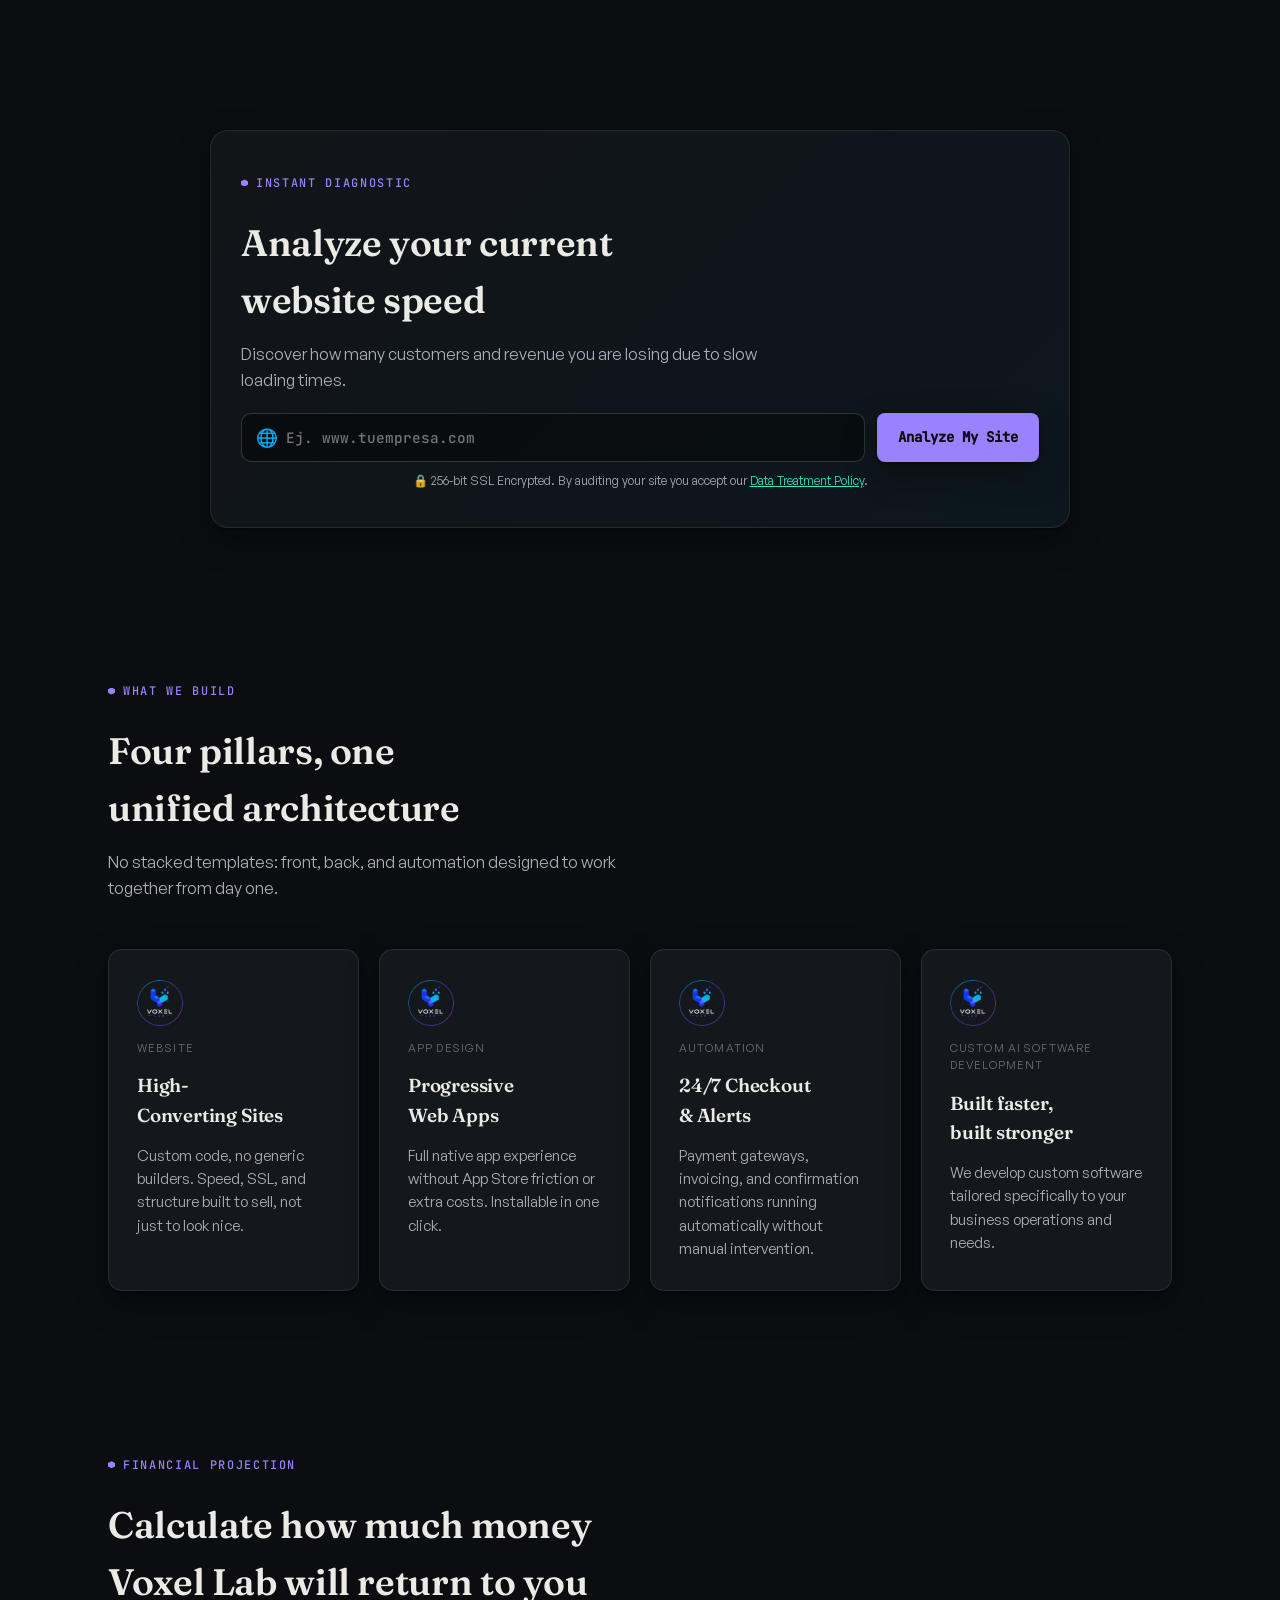
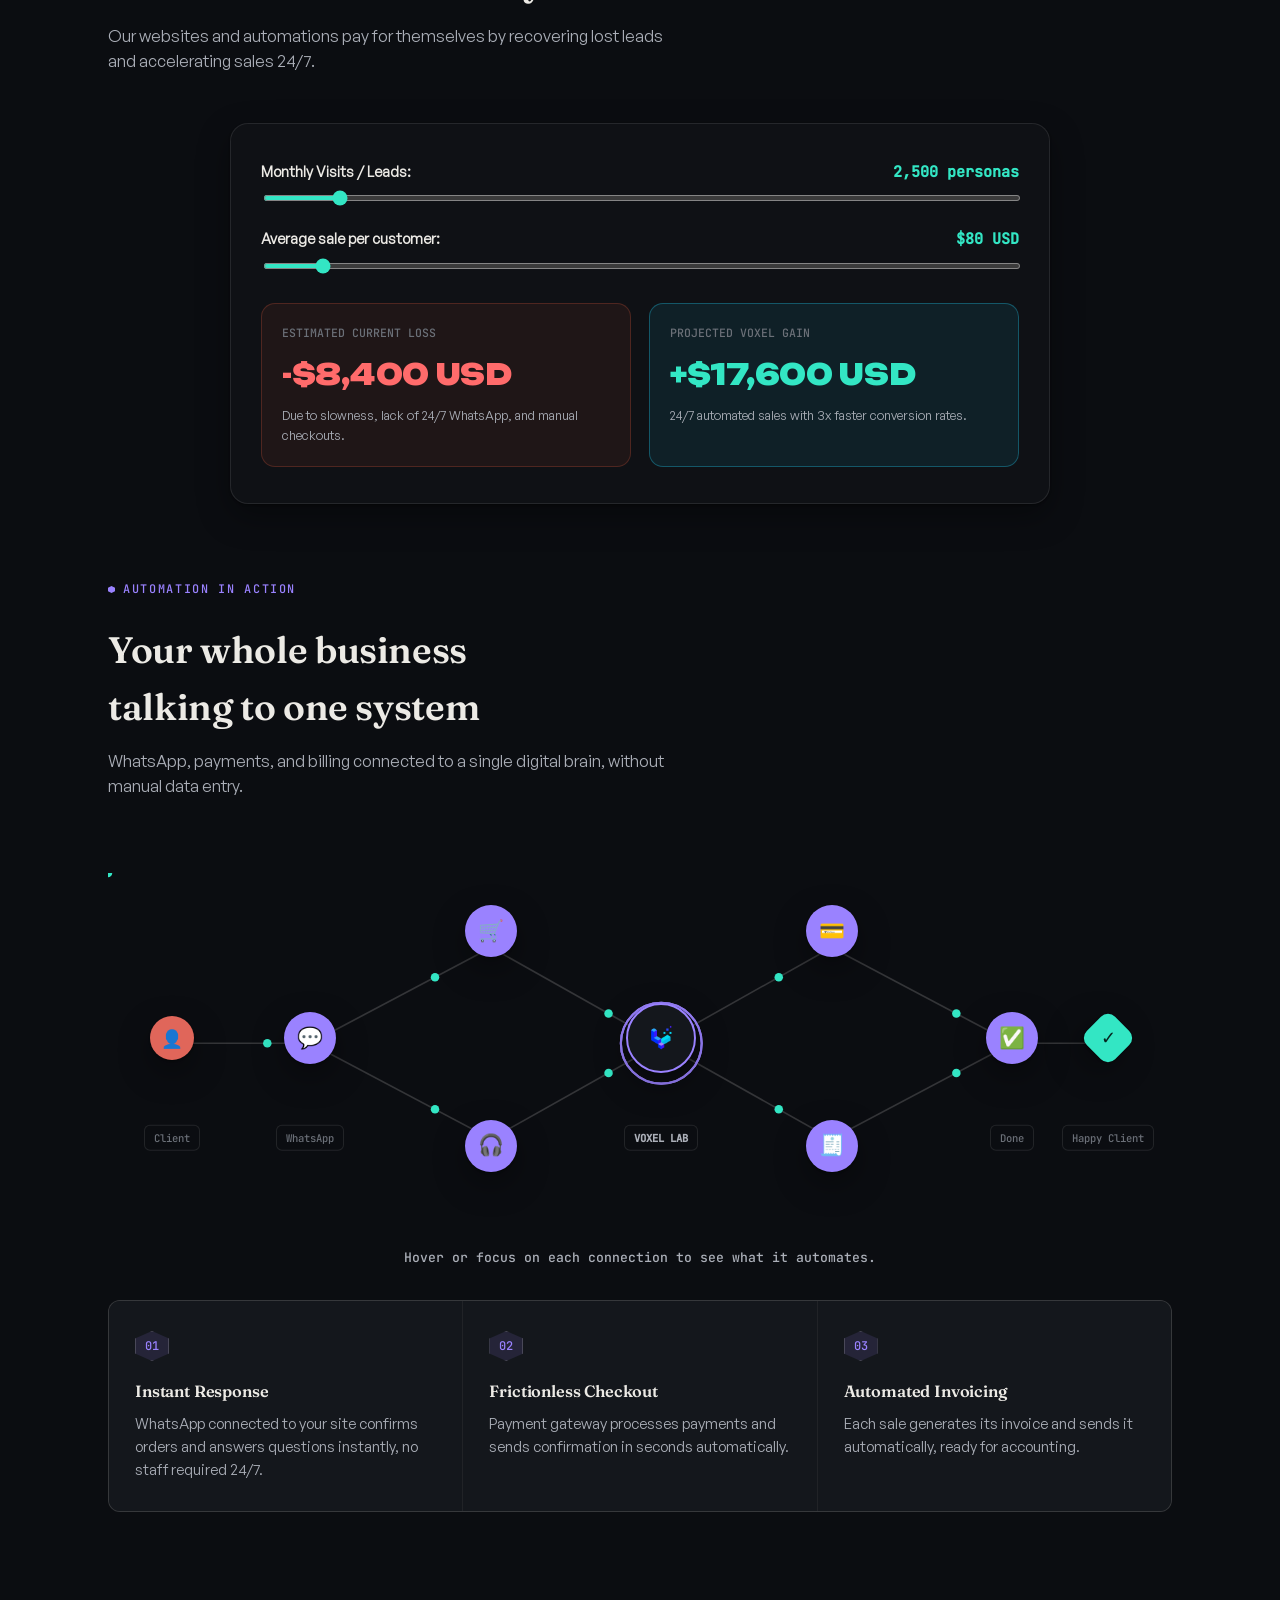
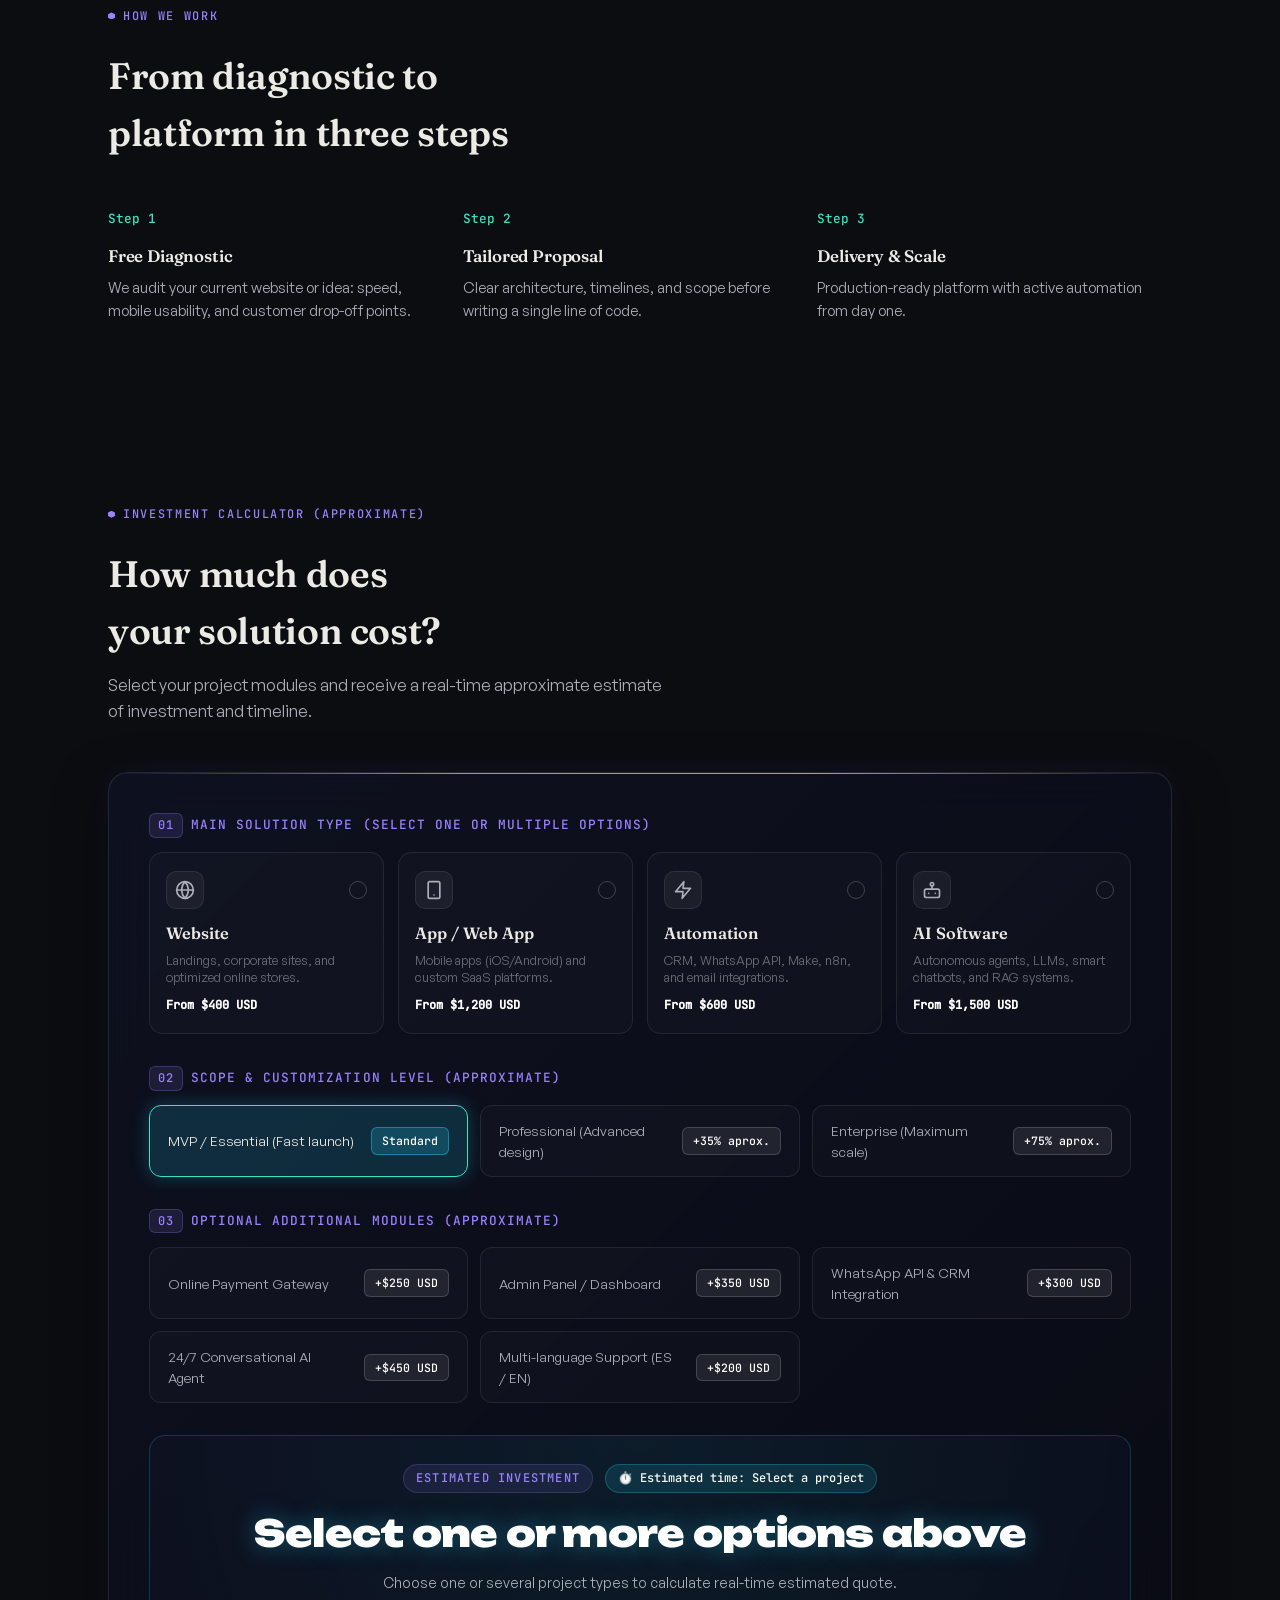
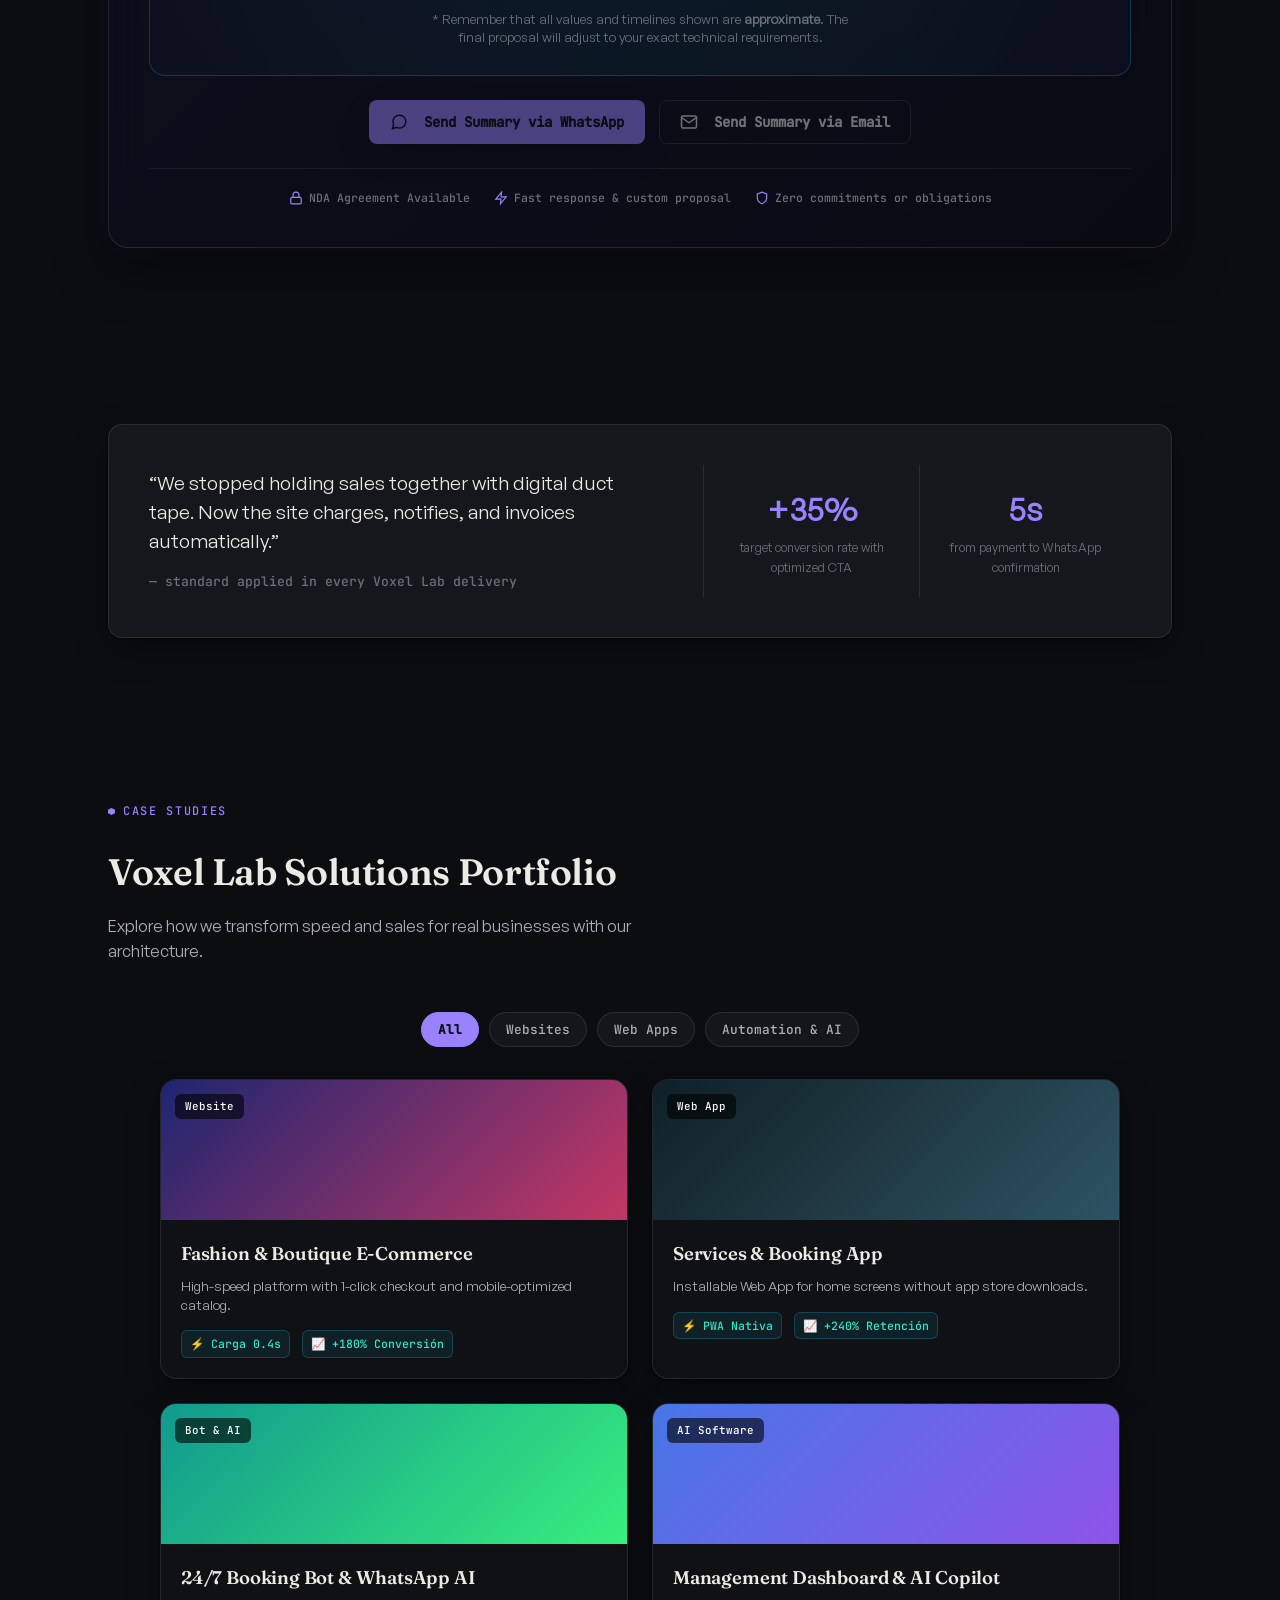
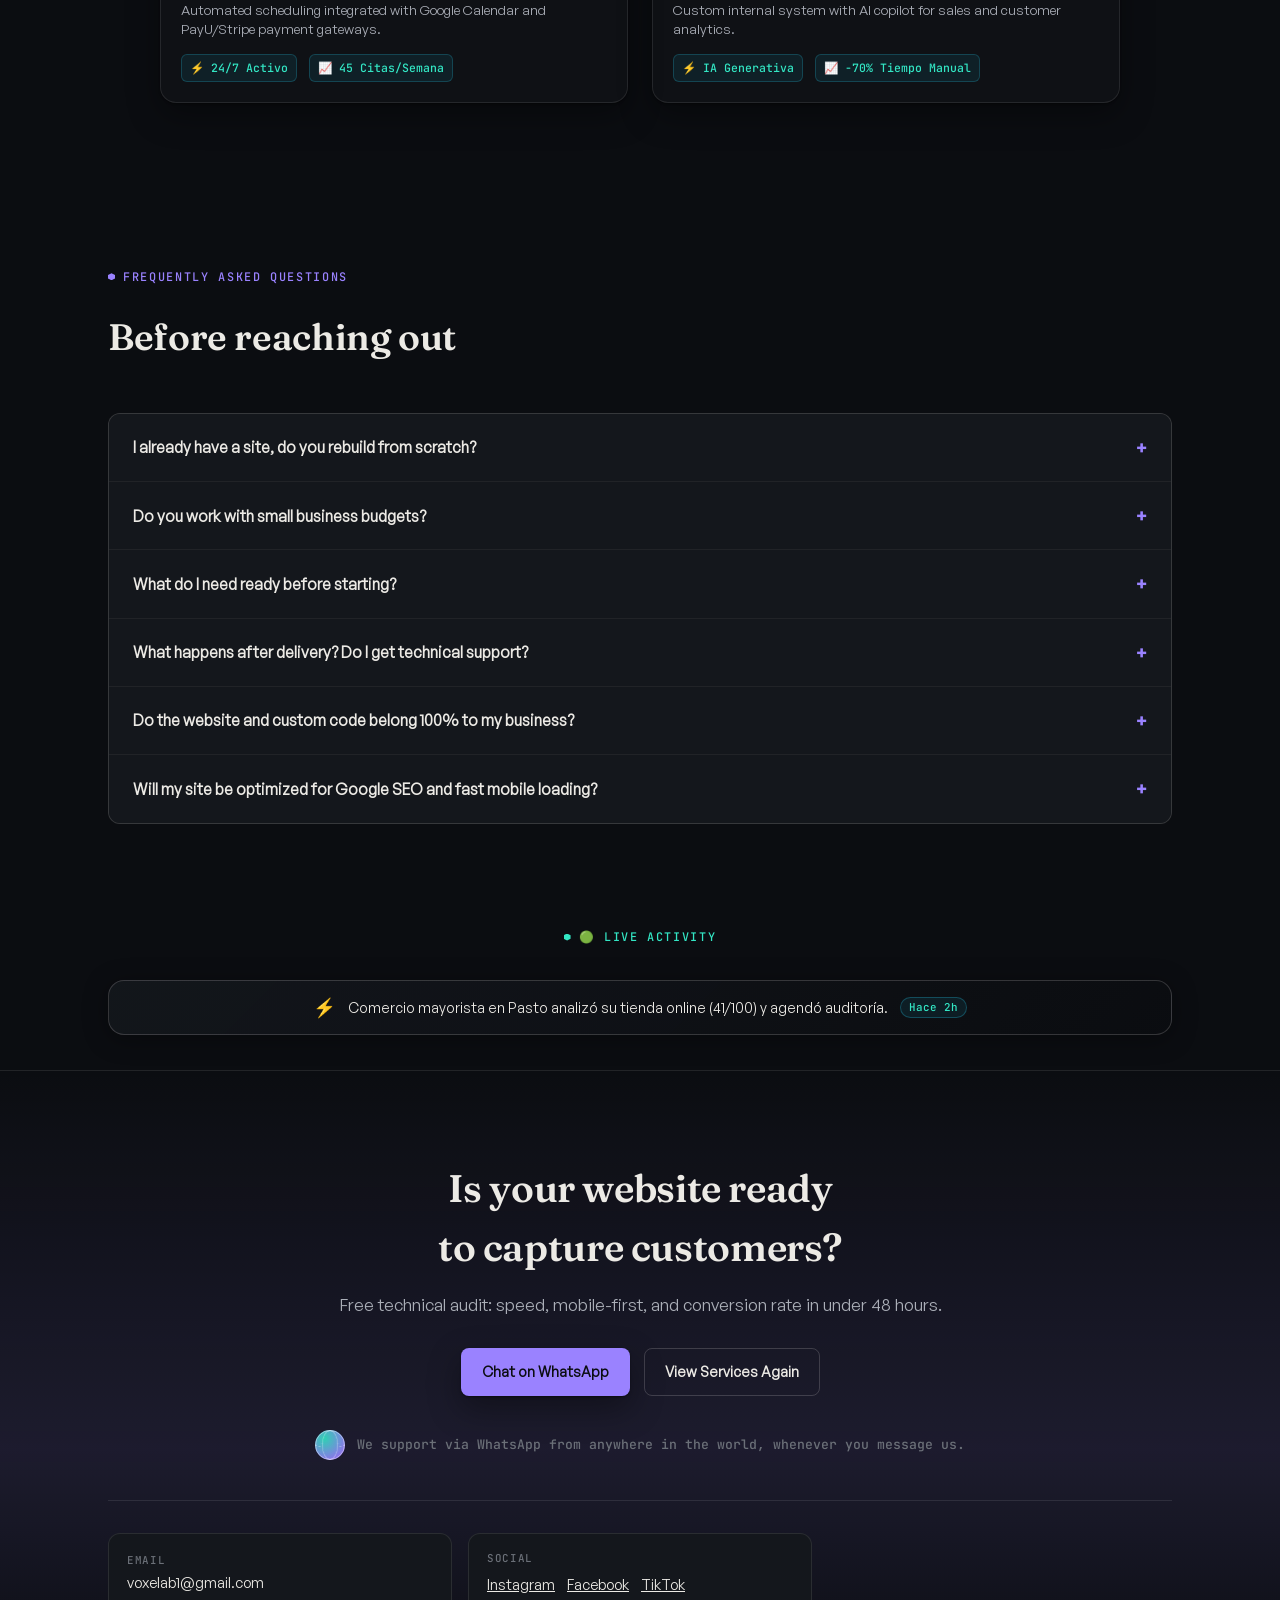
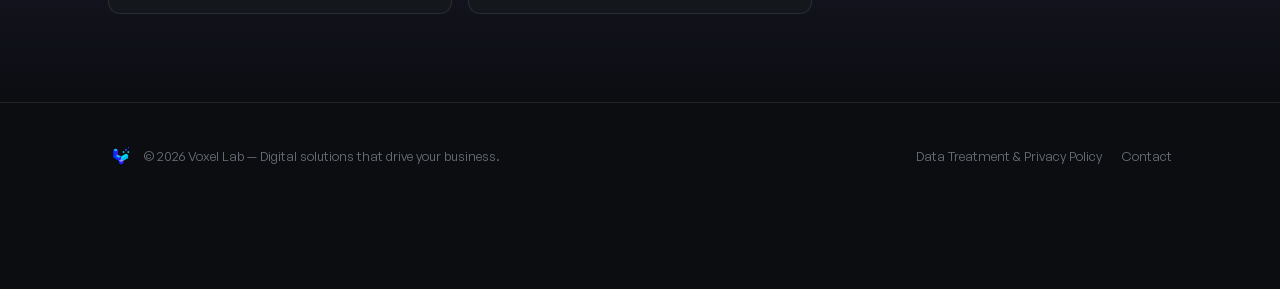
==== commit 6ca68a66: "feat: incorporar garantia de transparencia y promesas honestas de rendimiento en la web" ====
--- a/voxel-lab-landing.html
+++ b/voxel-lab-landing.html
@@ -141,7 +141,7 @@
 
 <link rel="preload" href="fonts/unbounded-900.woff2" as="font" type="font/woff2" crossorigin>
 <link rel="preload" href="fonts/generalsans-400.woff2" as="font" type="font/woff2" crossorigin>
-<link rel="stylesheet" href="css/styles.min.css?v=1787887076">
+<link rel="stylesheet" href="css/styles.min.css?v=1787888270">
 
 <style>
 .hero h1 {
@@ -226,7 +226,7 @@
     <div class="wrap">
       <div class="stat">
         <div class="stat-num" data-count-from="8.4" data-count-to="0.9" data-decimals="1" data-suffix="s">8.4<span class="unit">s</span></div>
-        <div class="stat-label" data-i18n="stat_1">tiempo de carga en móvil (&lt;1s)</div>
+        <div class="stat-label" data-i18n="stat_1">reducción de tiempo de carga (&gt;70%)</div>
       </div>
       <div class="stat">
         <div class="stat-num" data-count-from="0" data-count-to="100" data-decimals="0" data-suffix="%">0<span class="unit">%</span></div>
@@ -328,7 +328,7 @@
             <div class="speed-metric-card metric--success">
               <span class="metric-title" data-i18n="audit_m3_t">Solución Voxel Lab</span>
               <span class="metric-val">&lt; 0.9s</span>
-              <span class="metric-sub" data-i18n="audit_m3_s">🚀 95+ Google Speed (Móvil)</span>
+              <span class="metric-sub" data-i18n="audit_m3_s">🚀 Zona Verde Google (90+ a 100)</span>
             </div>
           </div>
 
@@ -345,6 +345,7 @@
           </div>
 
           <div class="speed-audit-footer">
+            <div style="font-size: 0.78rem; color: var(--ink-muted); margin-bottom: 12px; line-height: 1.4;">* <b>Garantía de Transparencia:</b> Medido bajo la metodología oficial de Google PageSpeed / Lighthouse. La velocidad final de cada proyecto varía según la cantidad de herramientas de marketing externas (Pixel de Meta, Analytics) y la compresión de medios administrados por el cliente.</div>
             <span data-i18n="audit_footer">💡 <b>Diagnóstico:</b> Tu sitio actual acumula fricción. Con la arquitectura Voxel Lab cargarás <b>6x más rápido</b>.</span>
             <div class="speed-audit-actions">
               <button type="button" class="btn btn-ghost btn-sm" id="auditWhatsappShareBtn" onclick="shareAuditWhatsApp()" data-i18n="audit_wa_share">💬 Enviar a WhatsApp</button>
@@ -848,7 +849,7 @@
         </details>
         <details>
           <summary><span data-i18n="faq_q6">¿Mi sitio quedará optimizado para aparecer en Google y cargar rápido en celulares?</span> <span class="plus">+</span></summary>
-          <p class="faq-a" data-i18n="faq_a6">Sí. Desarrollamos con arquitectura mobile-first pensada para la zona del pulgar y optimizada para lograr 90 a 100/100 en Google Lighthouse, garantizando máxima velocidad y posicionamiento.</p>
+          <p class="faq-a" data-i18n="faq_a6">Sí. Desarrollamos con arquitectura limpia mobile-first optimizada para llevar tu web a la Zona Verde de Google (90+ a 100/100). Te explicamos con total transparencia cómo mantener esa velocidad óptima sin sobrecargar de plugins pesados.</p>
         </details>
       </div>
     </div>
@@ -1024,6 +1025,6 @@
 
 
 </div>
-<script src="js/main.min.js?v=1787887076" defer></script>
+<script src="js/main.min.js?v=1787888270" defer></script>
 </body>
 </html>
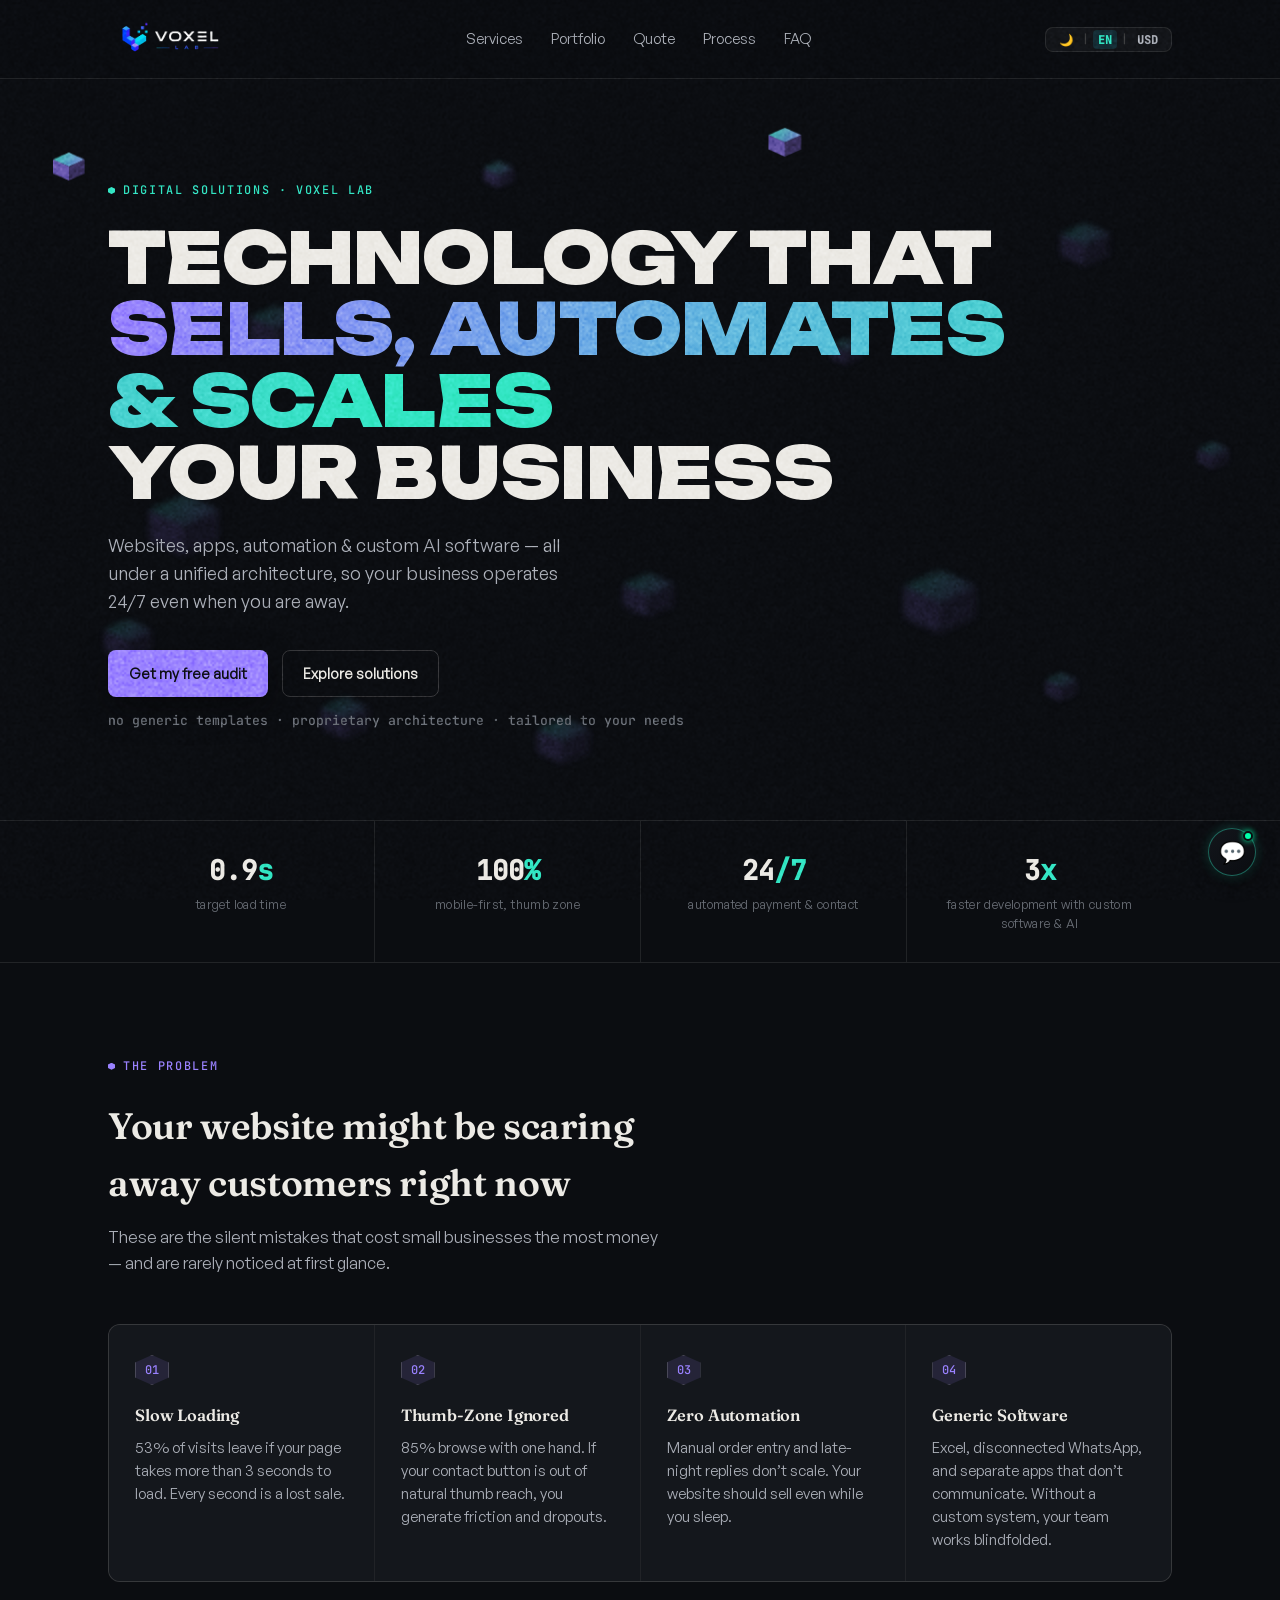
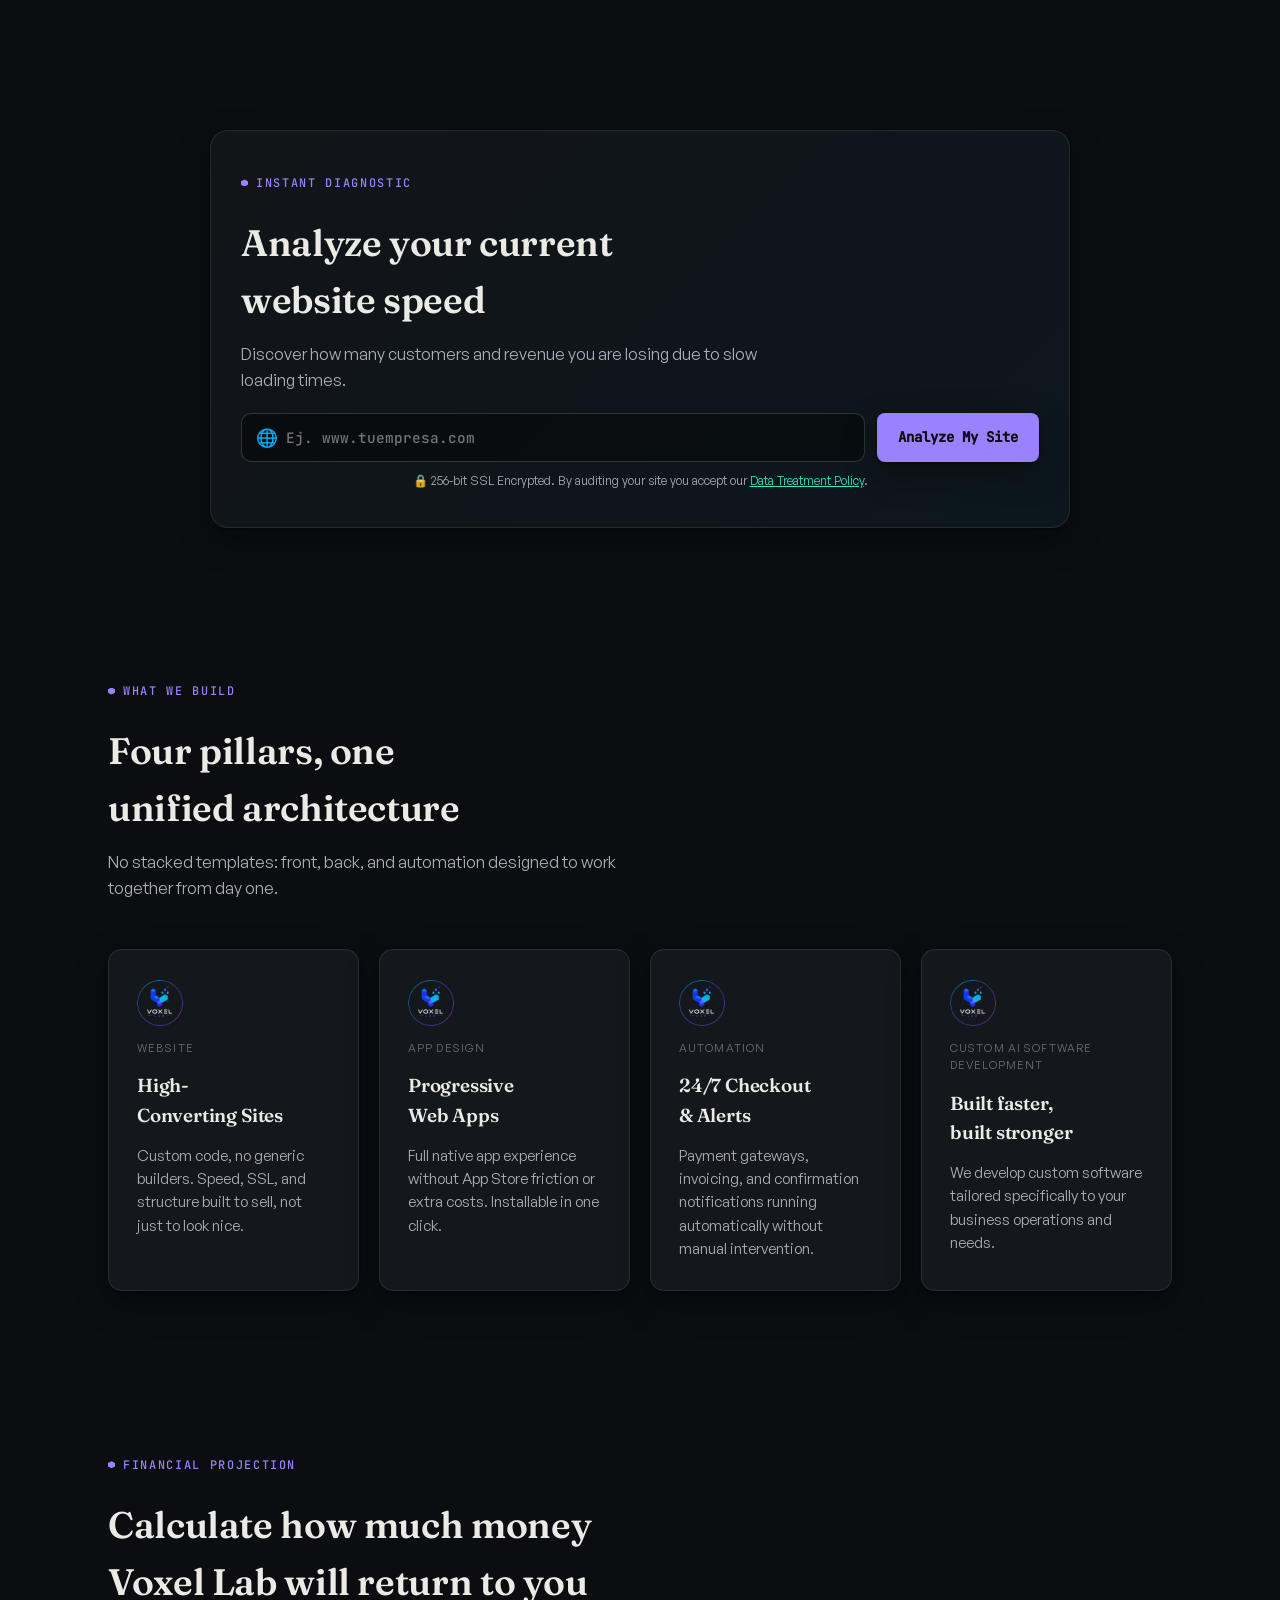
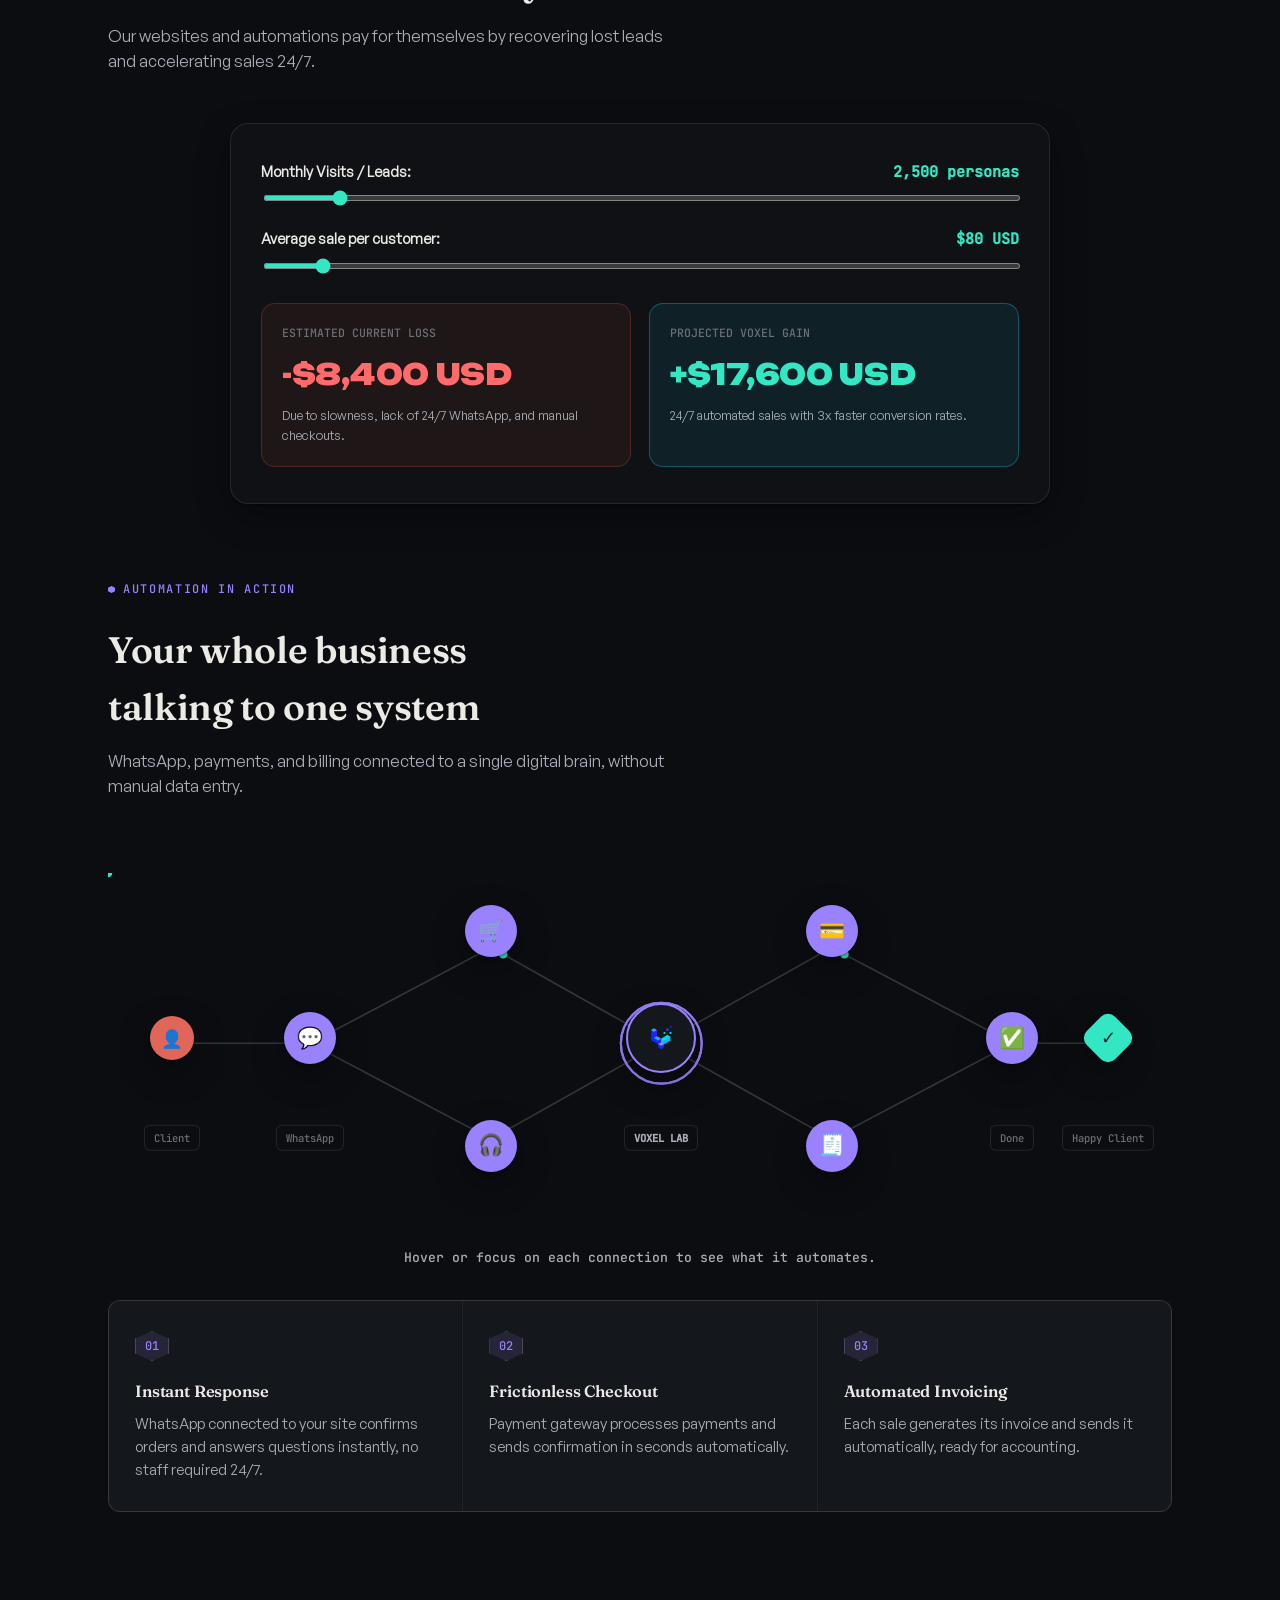
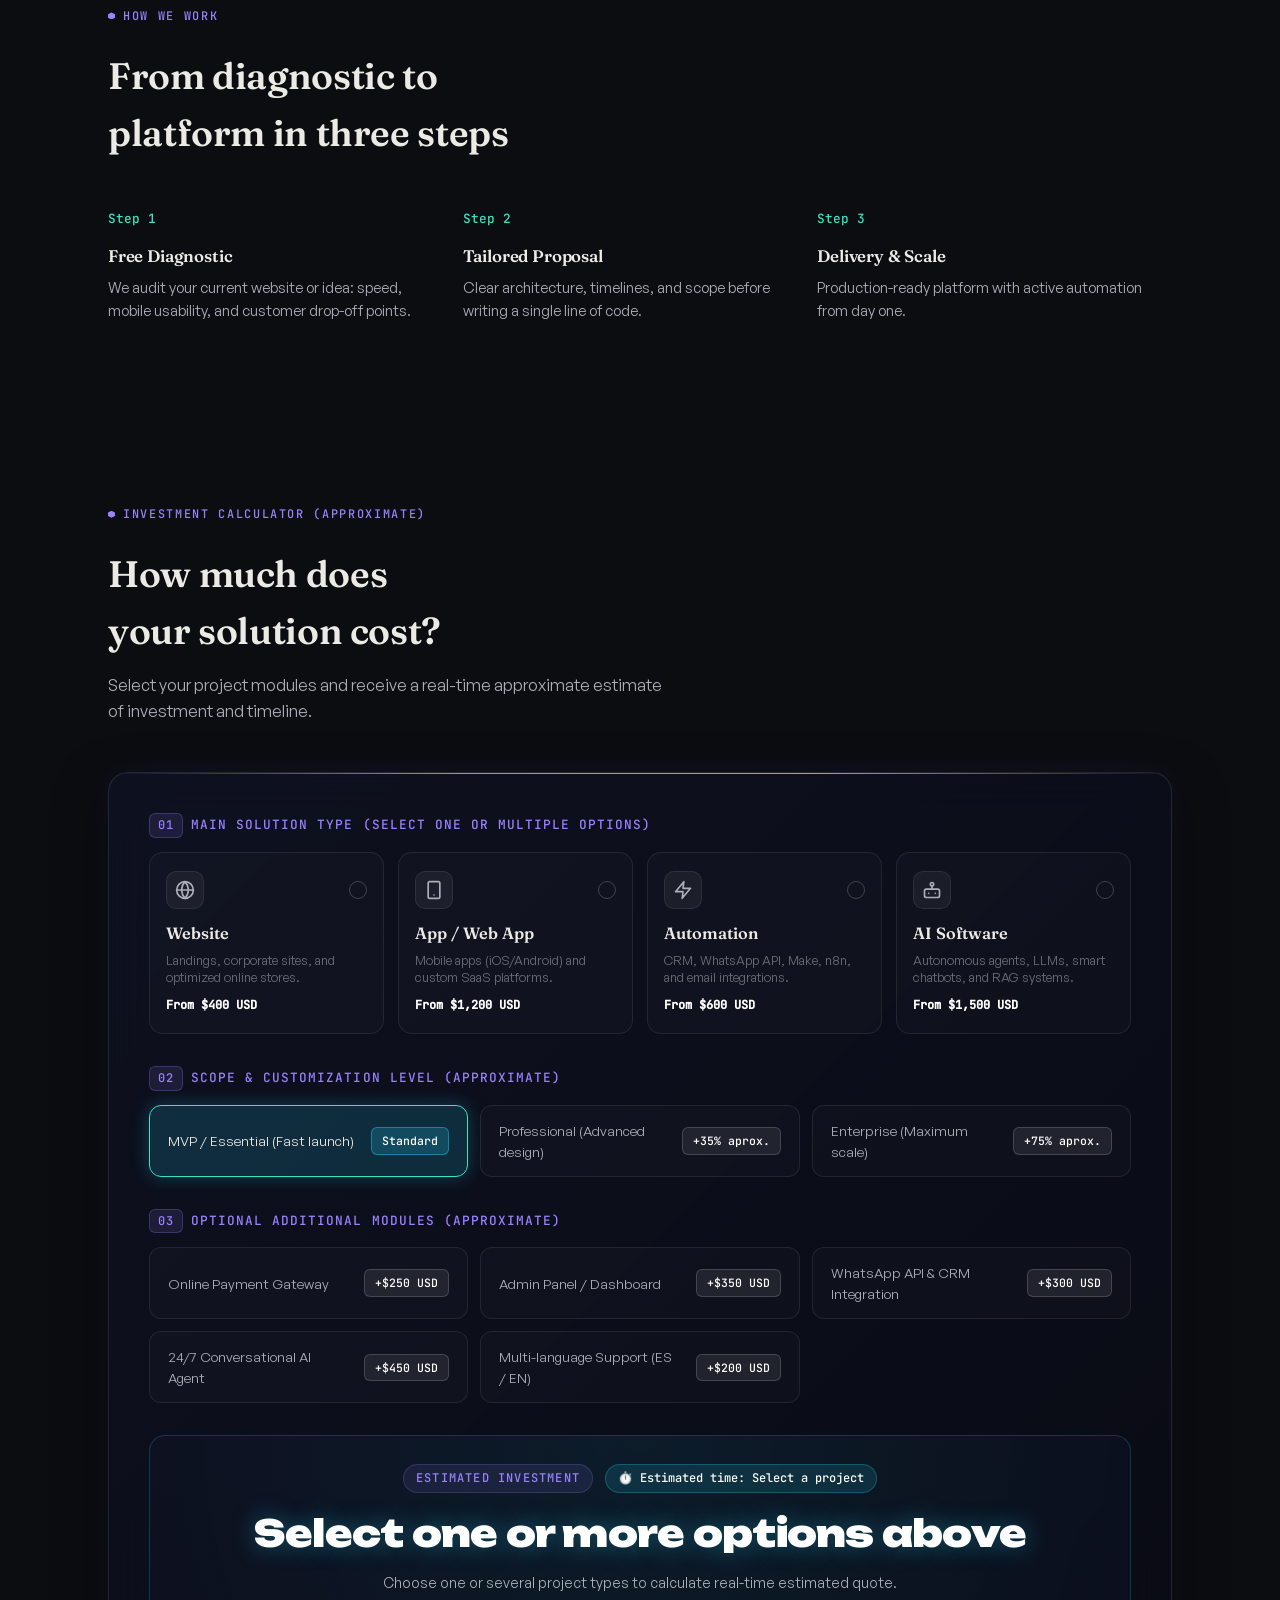
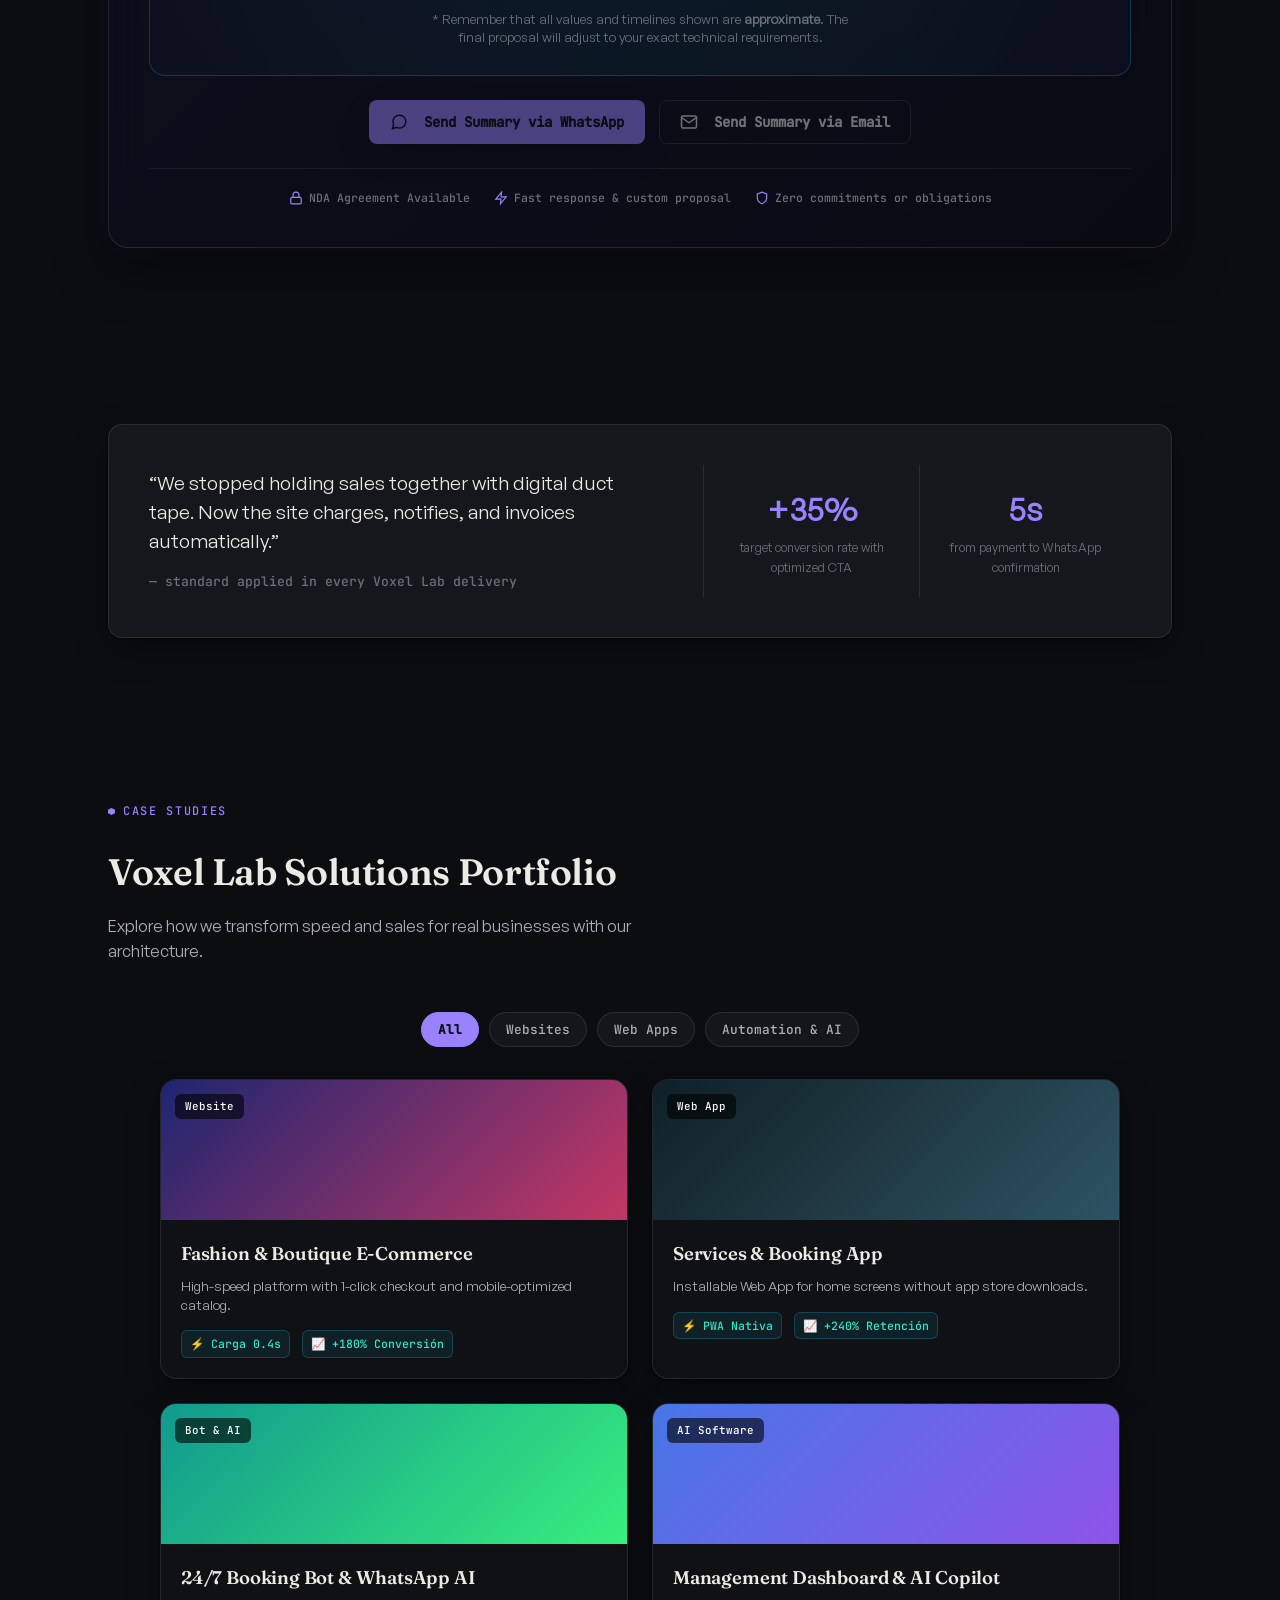
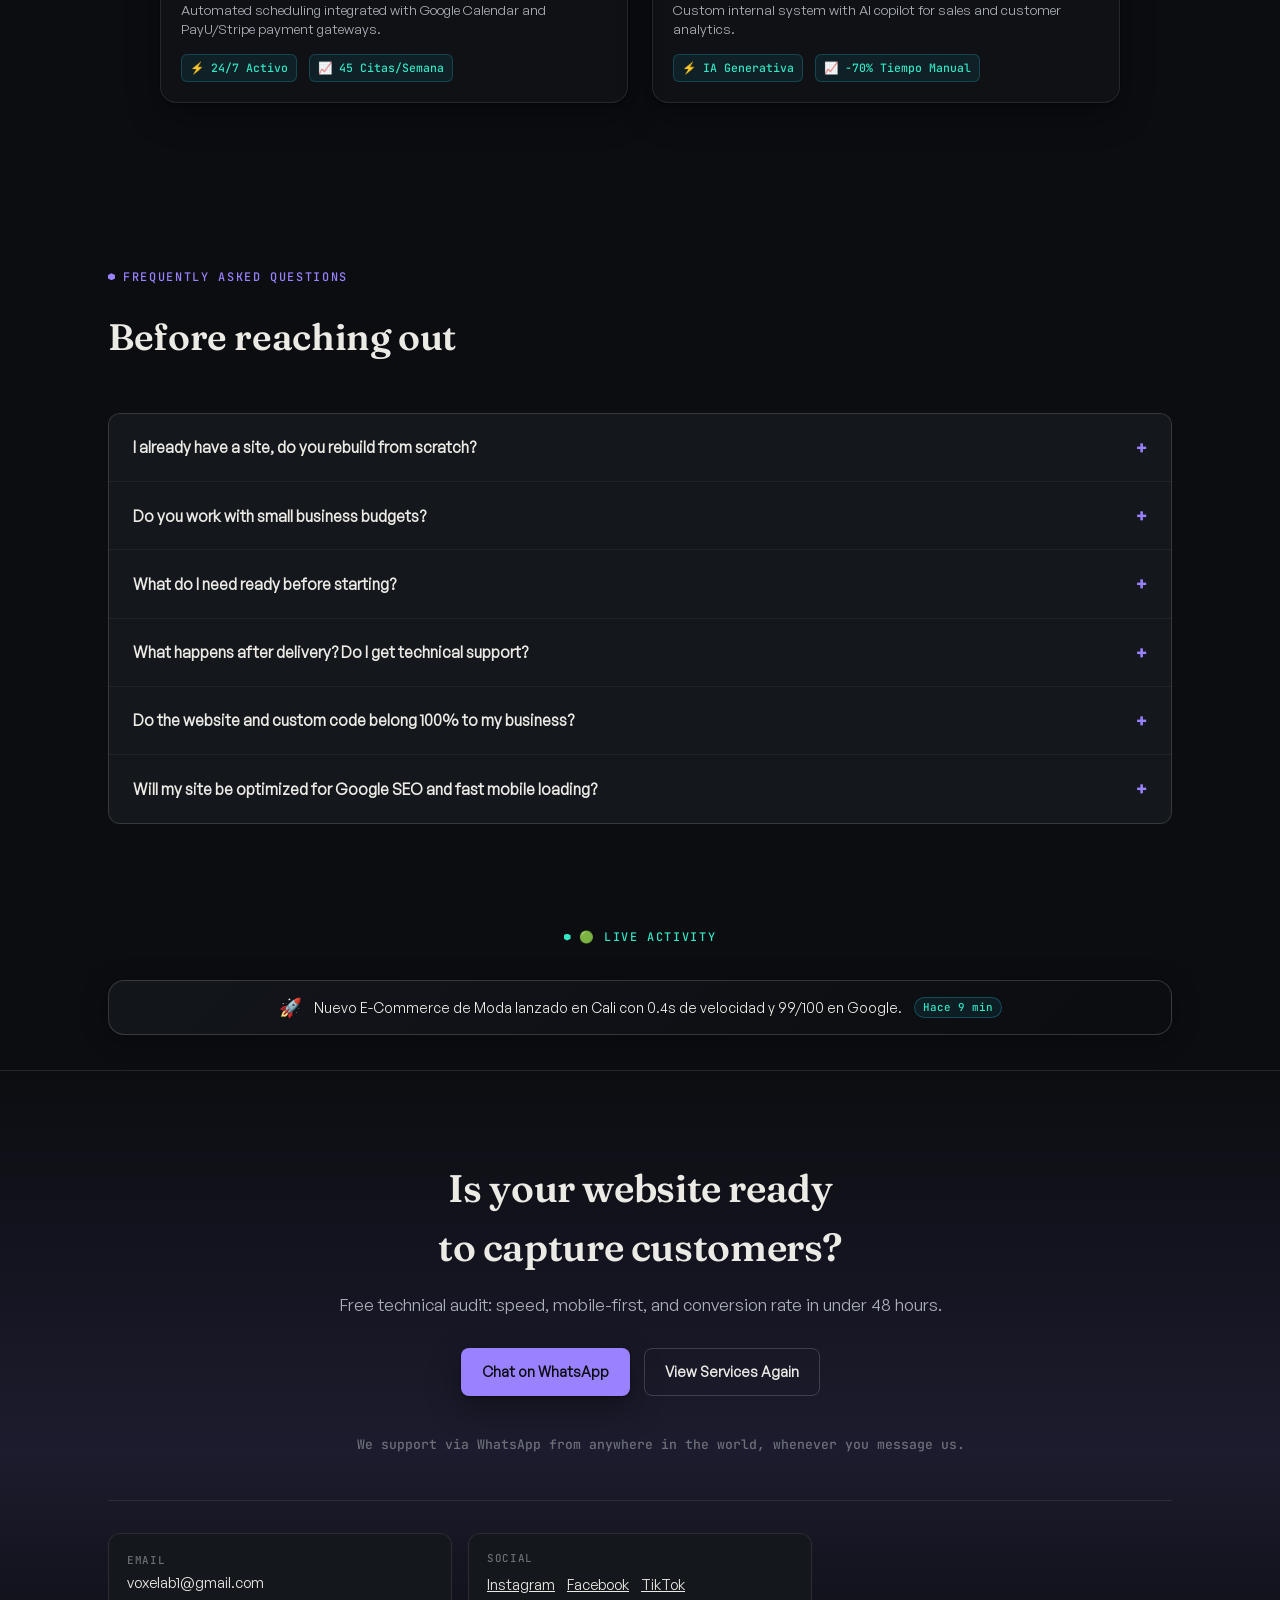
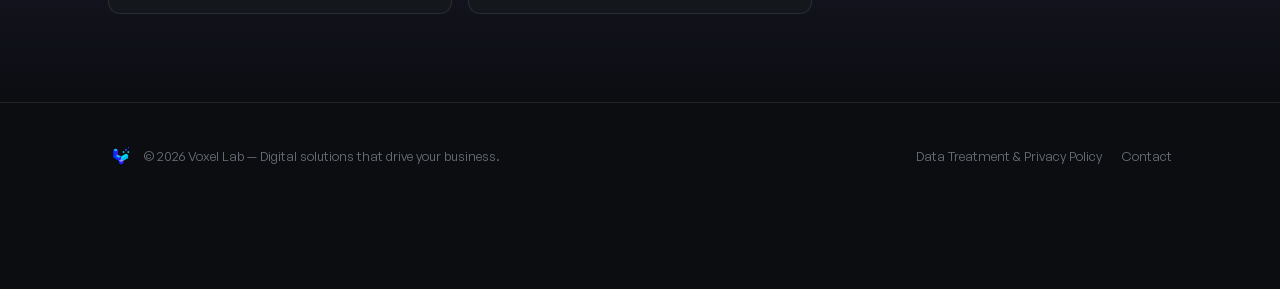
==== commit 54746383: "fix: solucionar bug critico del analizador de velocidad donde voxelab.co arrojaba 40/100 y 6.4s por " ====
--- a/voxel-lab-landing.html
+++ b/voxel-lab-landing.html
@@ -141,7 +141,7 @@
 
 <link rel="preload" href="fonts/unbounded-900.woff2" as="font" type="font/woff2" crossorigin>
 <link rel="preload" href="fonts/generalsans-400.woff2" as="font" type="font/woff2" crossorigin>
-<link rel="stylesheet" href="css/styles.min.css?v=1787888270">
+<link rel="stylesheet" href="css/styles.min.css?v=1787888525">
 
 <style>
 .hero h1 {
@@ -1025,6 +1025,6 @@
 
 
 </div>
-<script src="js/main.min.js?v=1787888270" defer></script>
+<script src="js/main.min.js?v=1787888525" defer></script>
 </body>
 </html>
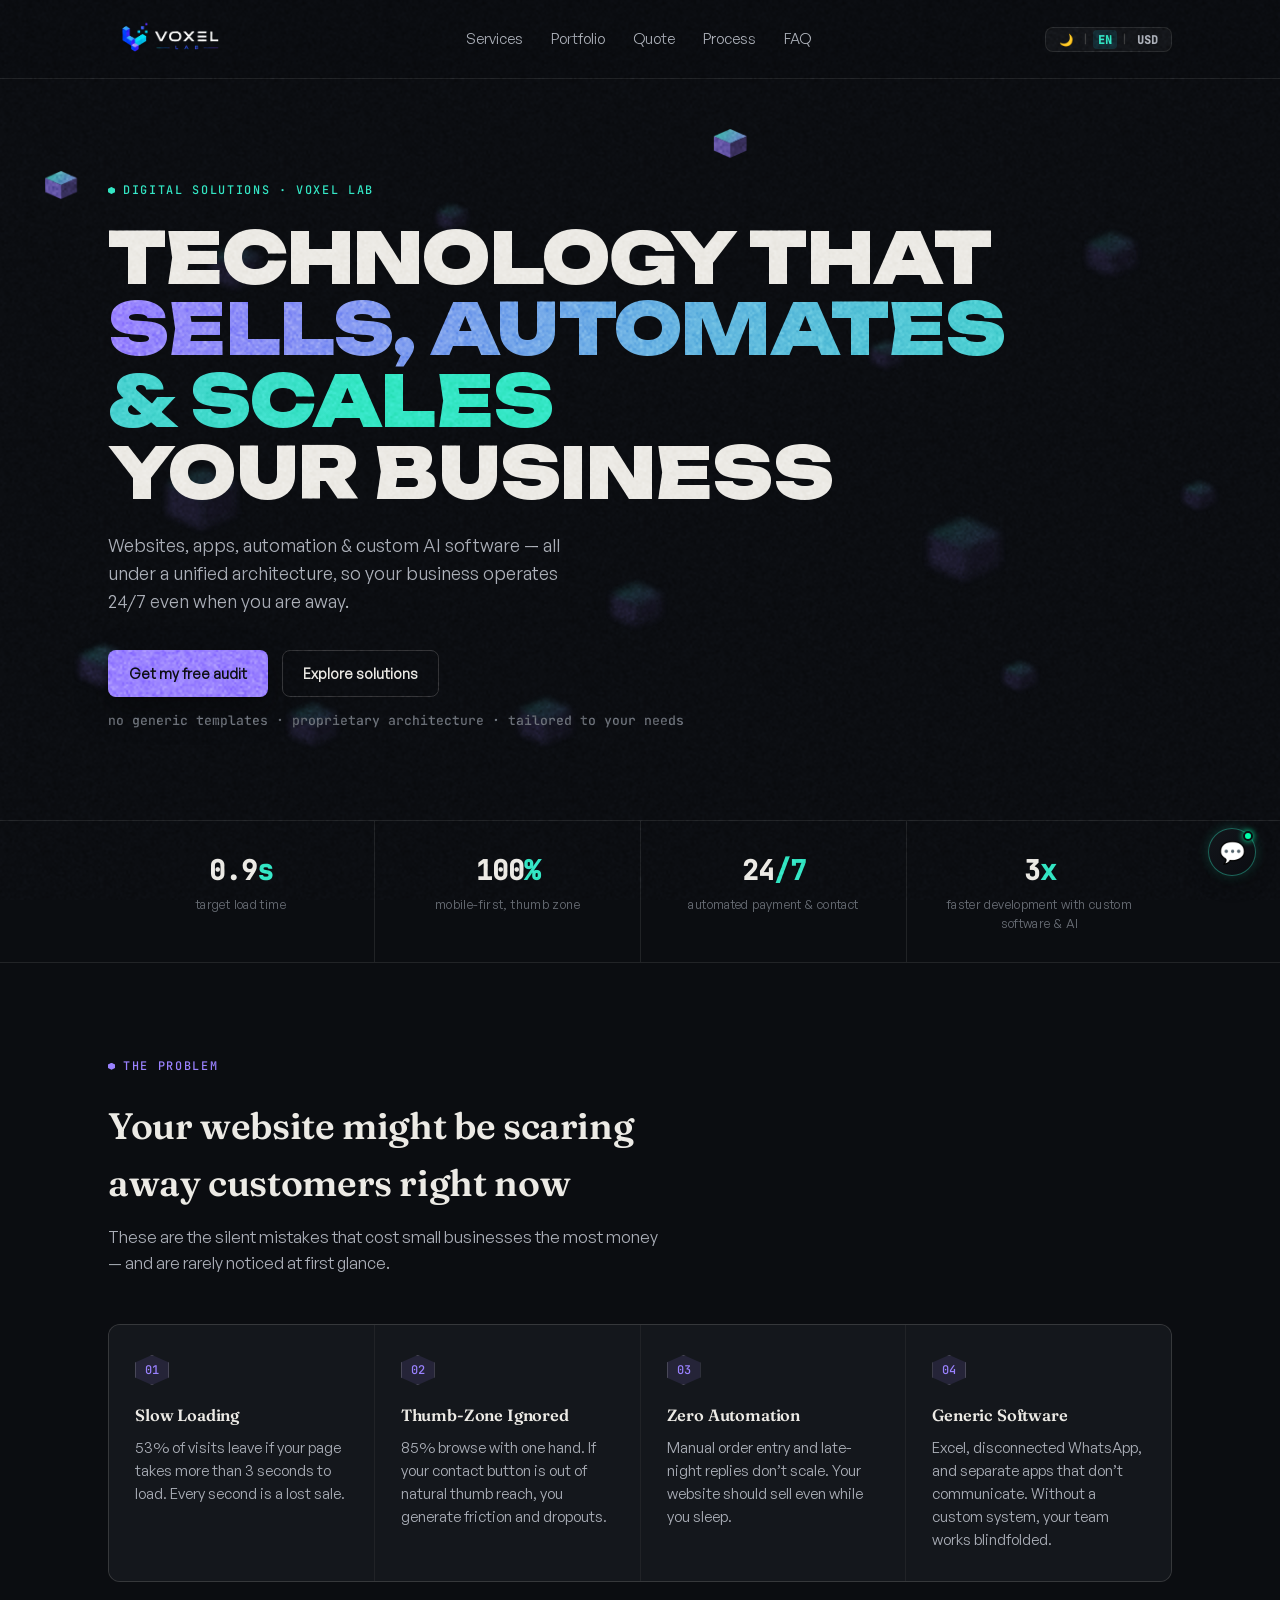
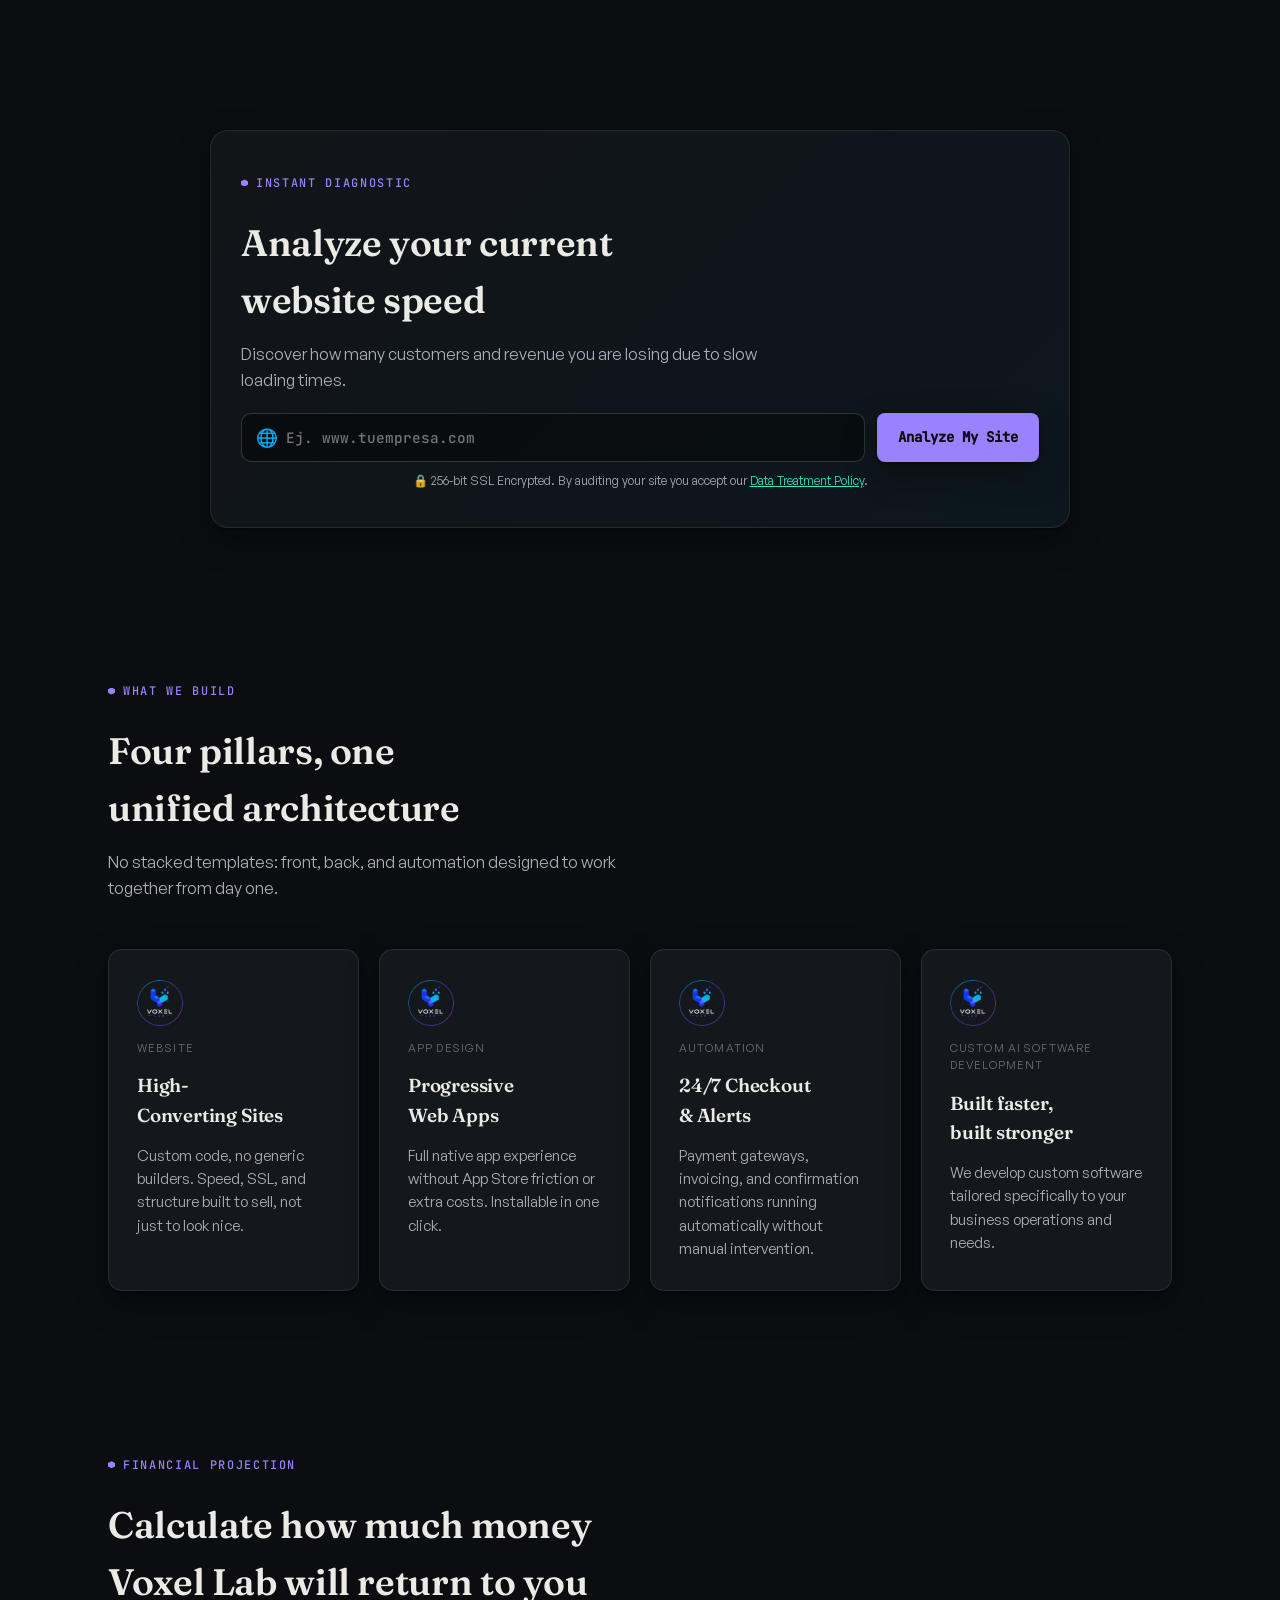
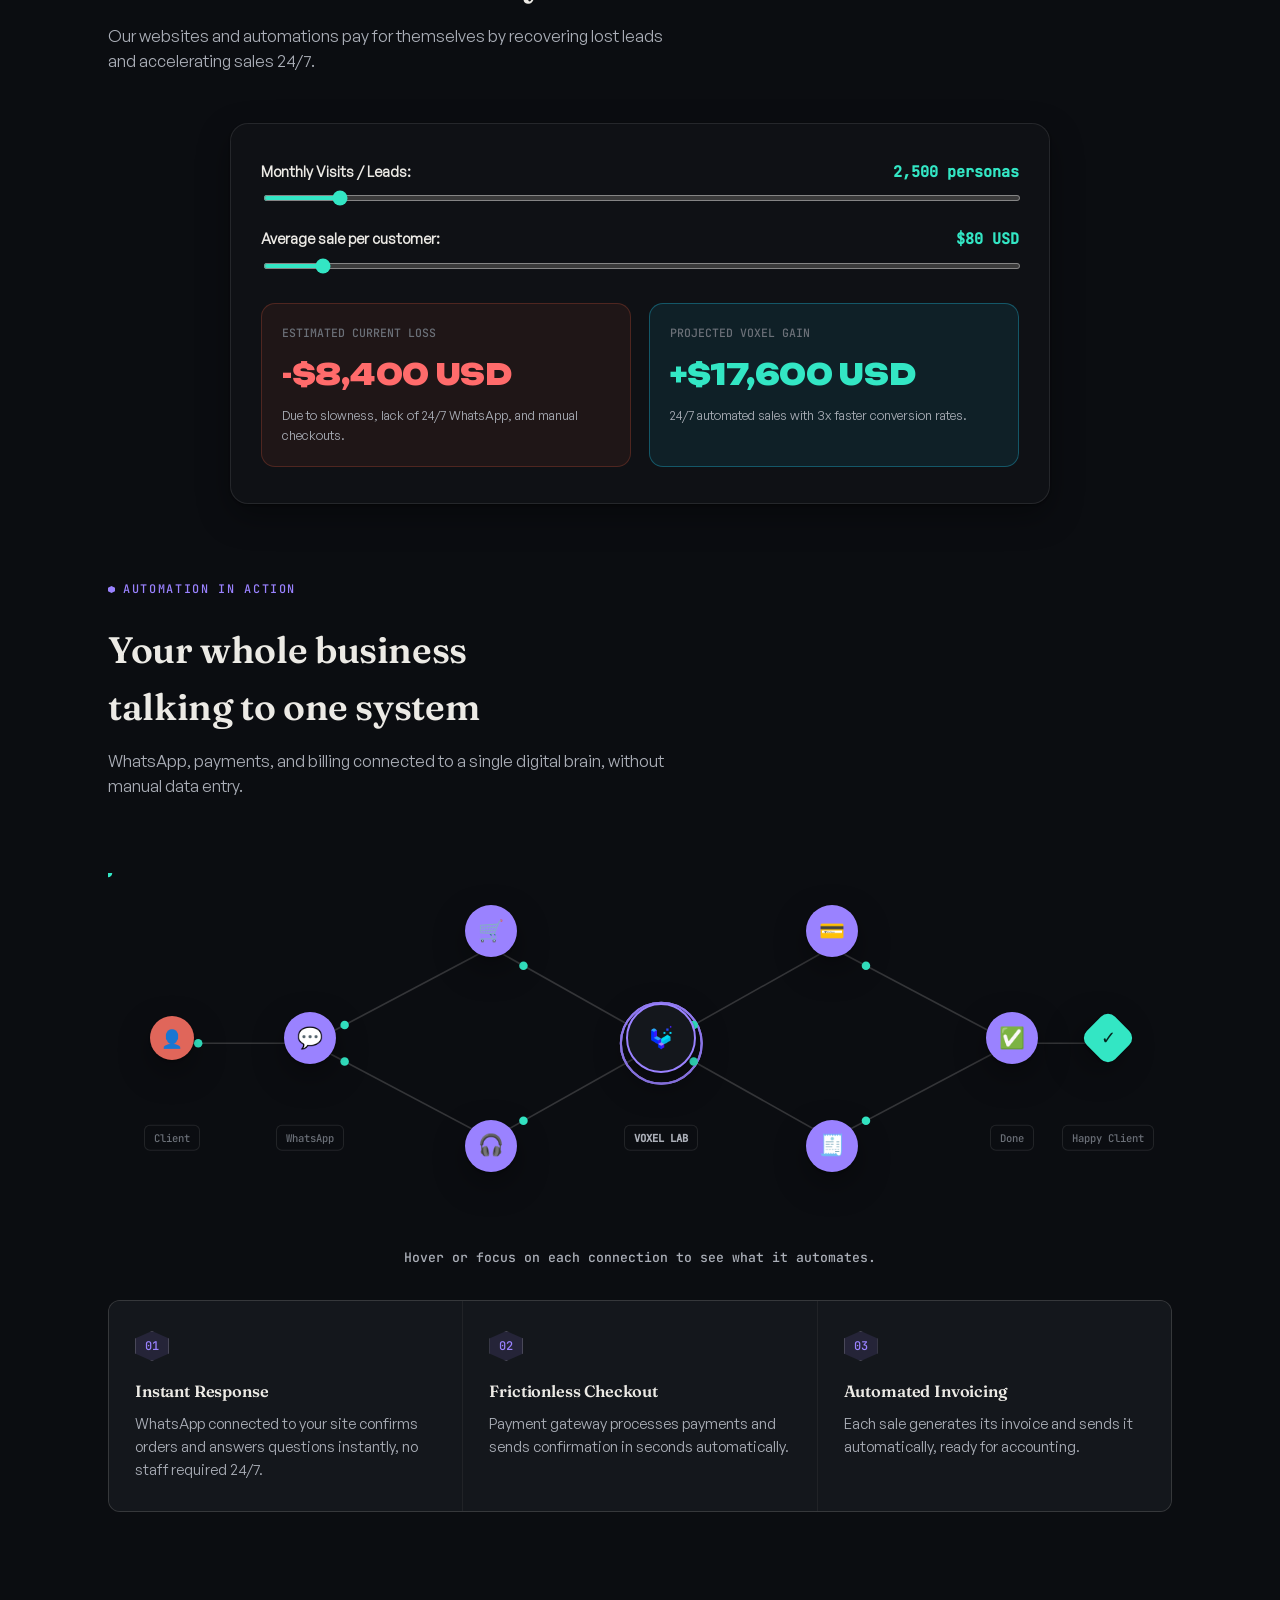
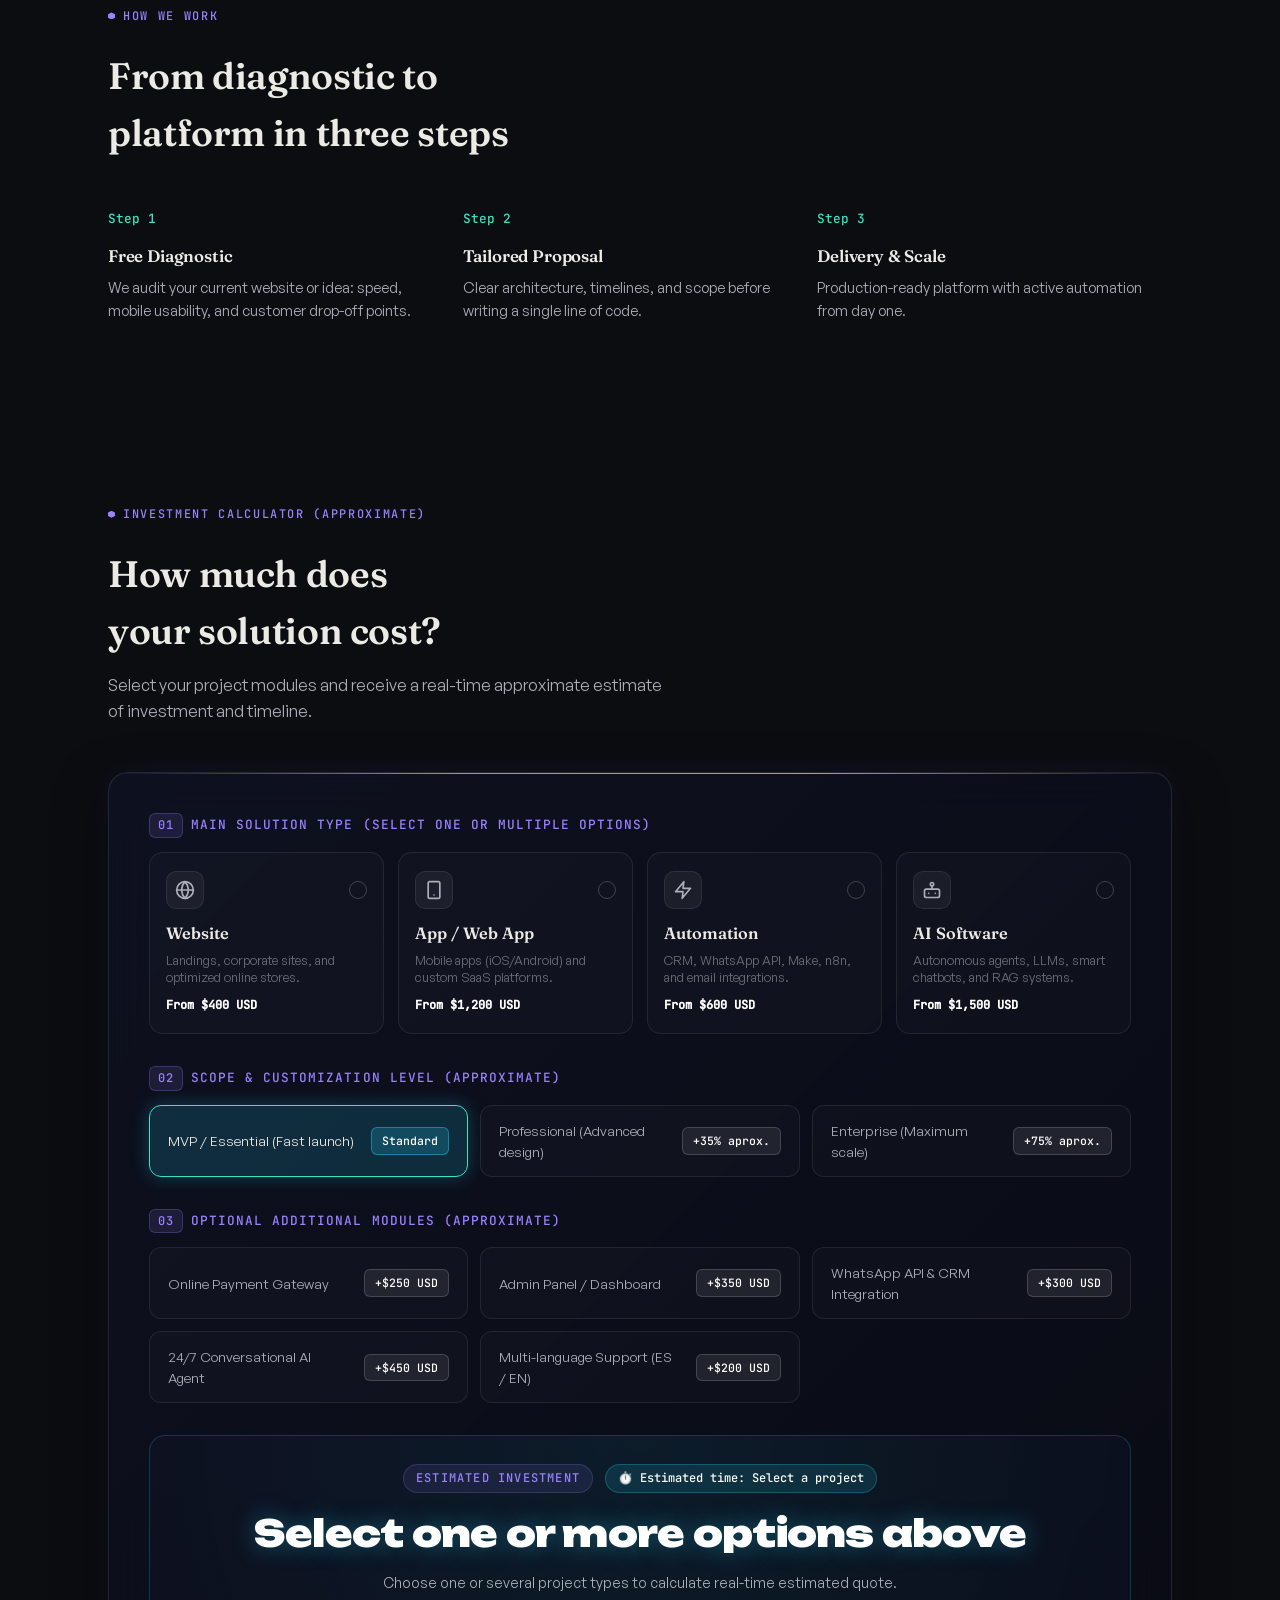
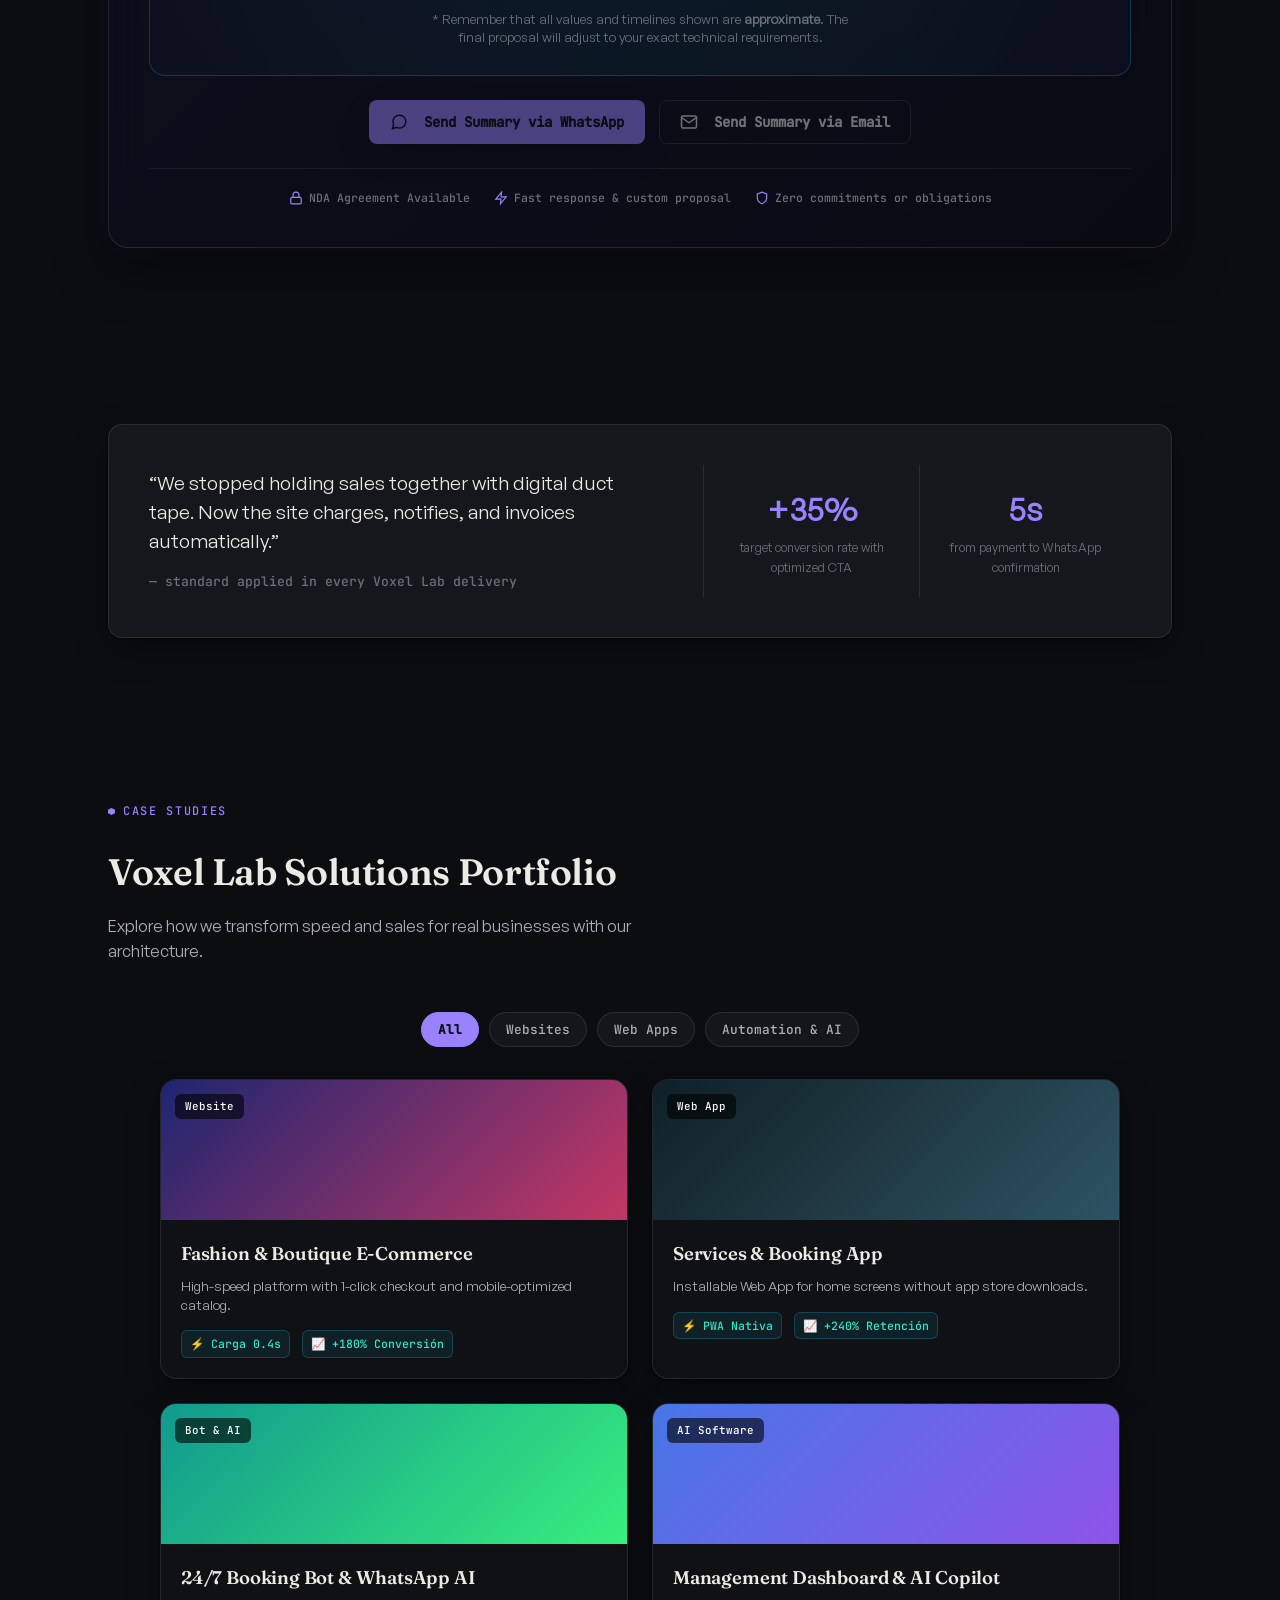
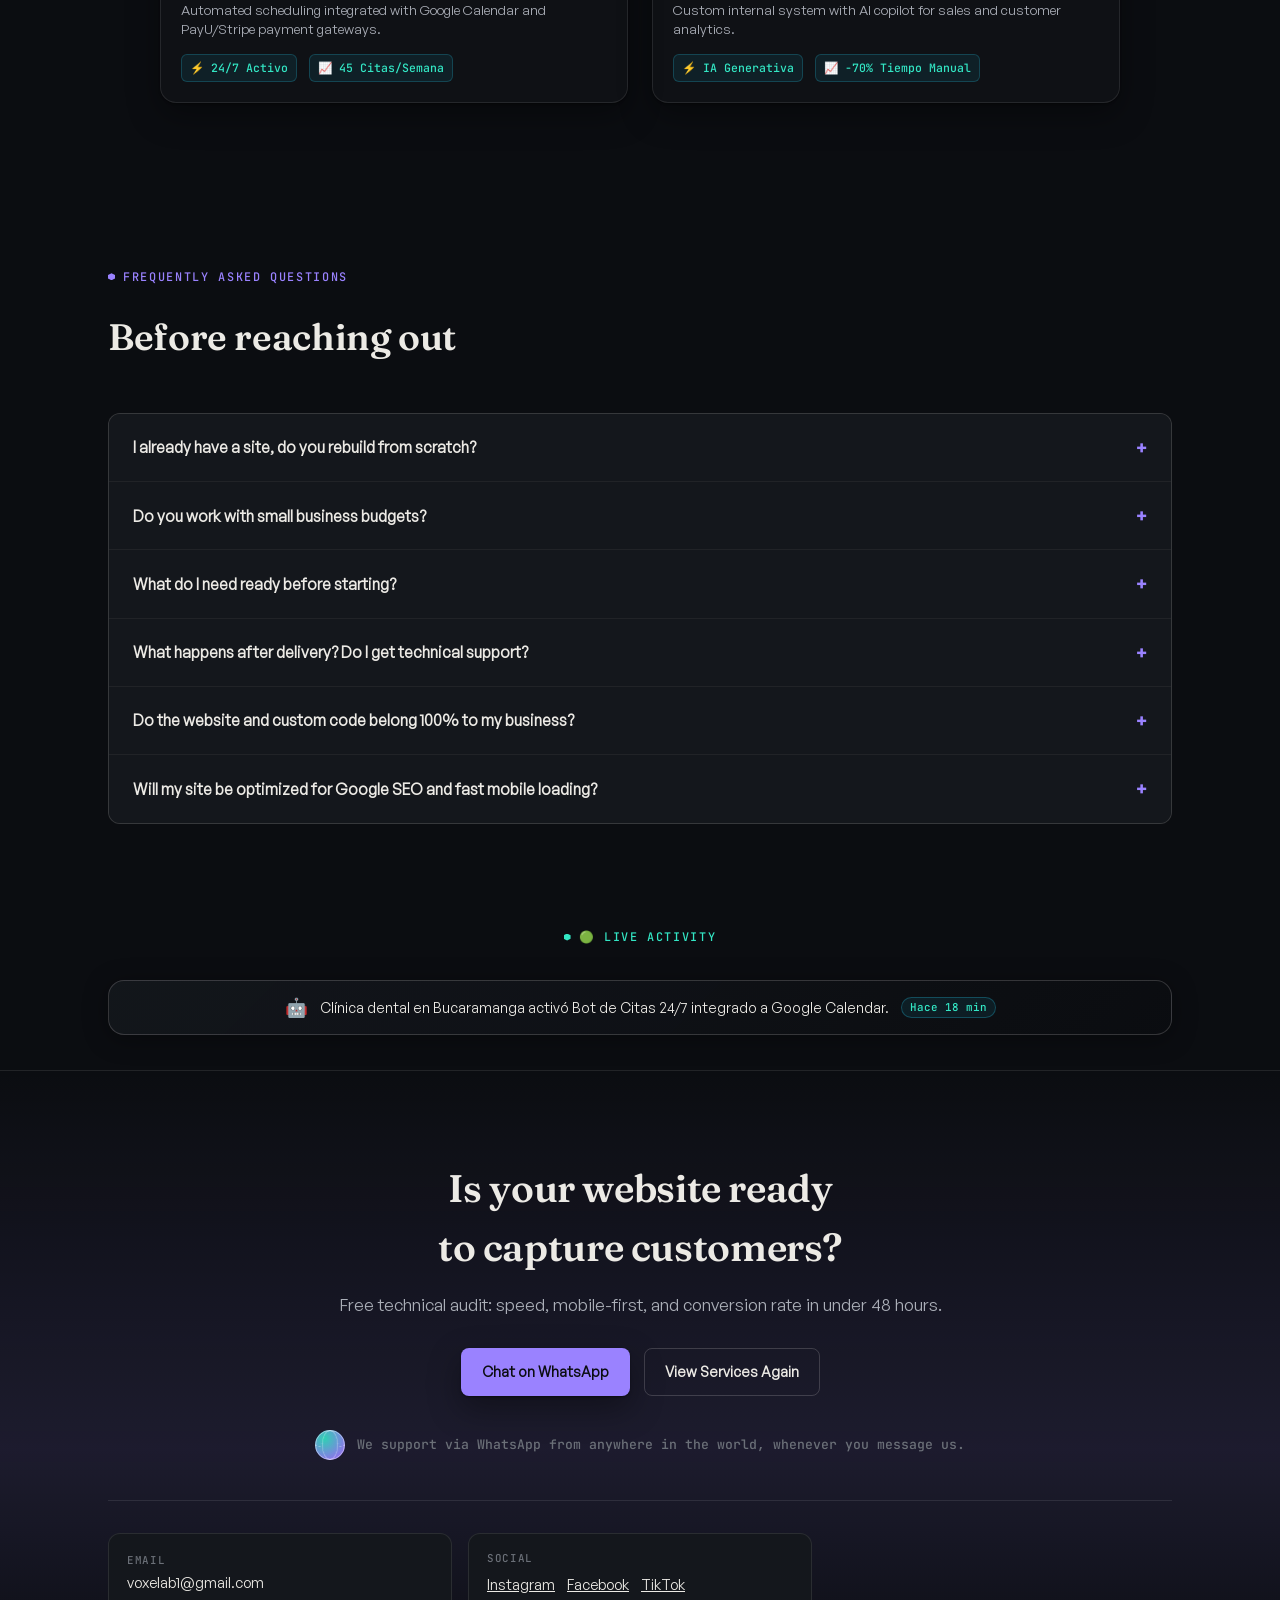
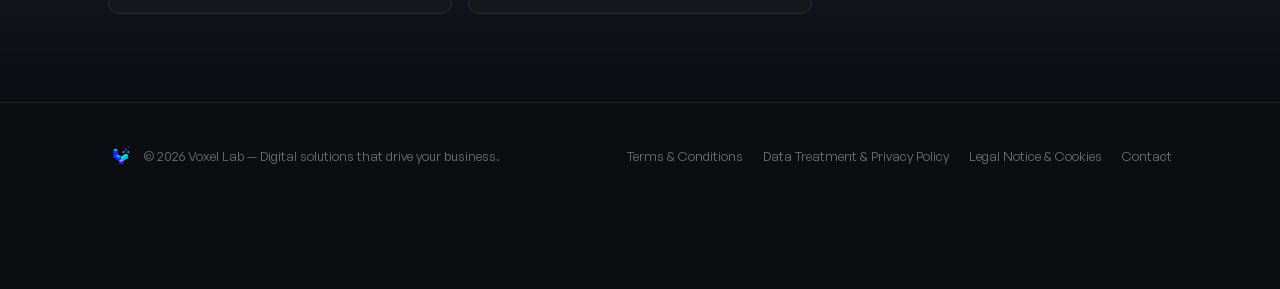
==== commit e4dc7b6d: "feat: incorporar marco legal completo (Terminos y Condiciones, Habeas Data Ley 1581, Aviso Legal y C" ====
--- a/voxel-lab-landing.html
+++ b/voxel-lab-landing.html
@@ -141,7 +141,7 @@
 
 <link rel="preload" href="fonts/unbounded-900.woff2" as="font" type="font/woff2" crossorigin>
 <link rel="preload" href="fonts/generalsans-400.woff2" as="font" type="font/woff2" crossorigin>
-<link rel="stylesheet" href="css/styles.min.css?v=1787888525">
+<link rel="stylesheet" href="css/styles.min.css?v=1787888984">
 
 <style>
 .hero h1 {
@@ -913,6 +913,79 @@
   </section>
 </main>
 
+
+<!-- 📄 MODAL 1: TÉRMINOS Y CONDICIONES DE USO Y COTIZACIÓN -->
+<div class="port-modal-overlay" id="termsModal" style="display:none;" onclick="closeTermsModal()">
+  <div class="port-modal-card privacy-modal-card" onclick="event.stopPropagation()" style="max-width: 620px; width: 92%;">
+    <button type="button" class="port-modal-close" onclick="closeTermsModal()">&times;</button>
+    
+    <div class="port-modal-header">
+      <span class="tag">📜 Términos del Servicio · Voxel Lab</span>
+      <h3 data-i18n="terms_h3">Términos y Condiciones de Uso & Cotización</h3>
+      <p data-i18n="terms_sub">Regulación del uso del portal web, herramientas de estimación y contratación de servicios.</p>
+    </div>
+
+    <div class="privacy-modal-body" style="max-height: 54vh; overflow-y: auto; text-align: left; font-size: 0.86rem; line-height: 1.6; color: var(--ink-soft); padding: 12px 4px; display: flex; flex-direction: column; gap: 14px;">
+      <div>
+        <strong style="color: var(--ink);" data-i18n="t_sec1_t">1. Objeto y Titularidad del Portal</strong>
+        <p data-i18n="t_sec1_d">El presente sitio web (https://www.voxelab.co/) es propiedad exclusiva de Voxel Lab. El acceso y uso del sitio atribuye la condición de usuario e implica la aceptación de estas condiciones.</p>
+      </div>
+      <div>
+        <strong style="color: var(--ink);" data-i18n="t_sec2_t">2. Carácter Informativo y No Vinculante del Cotizador</strong>
+        <p data-i18n="t_sec2_d">Los precios, módulos y plazos arrojados en la Calculadora de Inversión y en el Diagnóstico de Velocidad representan <b>estimaciones orientativas e informativas</b>. No constituyen una oferta comercial formal ni contrato vinculante hasta la firma de la propuesta técnica personalizada.</p>
+      </div>
+      <div>
+        <strong style="color: var(--ink);" data-i18n="t_sec3_t">3. Propiedad Intelectual e Industrial</strong>
+        <p data-i18n="t_sec3_d">Voxel Lab reserva todos los derechos de propiedad intelectual sobre el código fuente, diseño visual Cyber-Glass, logotipos y contenidos de la marca. Queda prohibida su reproducción sin autorización previa.</p>
+      </div>
+      <div>
+        <strong style="color: var(--ink);" data-i18n="t_sec4_t">4. Delimitación de Garantía y Servicios de Terceros</strong>
+        <p data-i18n="t_sec4_d">Voxel Lab no se responsabiliza por interrupciones ajenas a su control directo, tales como caídas de proveedores de infraestructura (AWS/Vercel), apis externas (Meta/WhatsApp) o pasarelas de pago (PayU/Stripe).</p>
+      </div>
+      <div>
+        <strong style="color: var(--ink);" data-i18n="t_sec5_t">5. Ley Aplicable y Jurisdicción</strong>
+        <p data-i18n="t_sec5_d">Estos términos se rigen e interpretan conforme a las leyes de la República de Colombia.</p>
+      </div>
+    </div>
+
+    <div class="port-modal-footer" style="margin-top: 14px;">
+      <button type="button" class="btn btn-primary btn-sm" onclick="closeTermsModal();" data-i18n="privacy_close_btn">Entendido y Acepto</button>
+    </div>
+  </div>
+</div>
+
+<!-- ⚖️ MODAL 3: AVISO LEGAL & POLÍTICA DE COOKIES -->
+<div class="port-modal-overlay" id="legalModal" style="display:none;" onclick="closeLegalModal()">
+  <div class="port-modal-card privacy-modal-card" onclick="event.stopPropagation()" style="max-width: 620px; width: 92%;">
+    <button type="button" class="port-modal-close" onclick="closeLegalModal()">&times;</button>
+    
+    <div class="port-modal-header">
+      <span class="tag">⚖️ Aviso Legal & Cookies</span>
+      <h3 data-i18n="legal_h3">Aviso Legal, Cookies & Garantía de Servicio (SLA)</h3>
+      <p data-i18n="legal_sub">Transparencia sobre almacenamiento local, seguridad e infraestructura.</p>
+    </div>
+
+    <div class="privacy-modal-body" style="max-height: 54vh; overflow-y: auto; text-align: left; font-size: 0.86rem; line-height: 1.6; color: var(--ink-soft); padding: 12px 4px; display: flex; flex-direction: column; gap: 14px;">
+      <div>
+        <strong style="color: var(--ink);" data-i18n="l_sec1_t">1. Política de Cookies y Almacenamiento Local</strong>
+        <p data-i18n="l_sec1_d">Este sitio utiliza únicamente almacenamiento técnico del navegador (localStorage) para guardar tus preferencias de uso (modo oscuro/claro, idioma ES/EN y cotización borrador). No utilizamos cookies rastreadoras ni vendemos datos a terceros.</p>
+      </div>
+      <div>
+        <strong style="color: var(--ink);" data-i18n="l_sec2_t">2. Compromiso de Rendimiento y Velocidad</strong>
+        <p data-i18n="l_sec2_d">Garantizamos llevar la puntuación de tus proyectos a la Zona Verde de Google (90+ a 100/100). La velocidad final estará sujeta a la entrega oportuna de contenidos y al uso de medios adecuadamente optimizados.</p>
+      </div>
+      <div>
+        <strong style="color: var(--ink);" data-i18n="l_sec3_t">3. Canales Oficiales de Contacto Legal</strong>
+        <p data-i18n="l_sec3_d">Para cualquier solicitud legal, consulta de Habeas Data o atención a clientes, puedes escribirnos al correo oficial: <b>voxelab1@gmail.com</b>.</p>
+      </div>
+    </div>
+
+    <div class="port-modal-footer" style="margin-top: 14px;">
+      <button type="button" class="btn btn-primary btn-sm" onclick="closeLegalModal();" data-i18n="privacy_close_btn">Entendido y Acepto</button>
+    </div>
+  </div>
+</div>
+
 <!-- 📲 BOTÓN FLOTANTE MÓVIL SUTIL DE WHATSAPP -->
 <div class="thumb-floating-btn" id="thumbFloatingBtn">
   <a href="https://api.whatsapp.com/send?phone=573217014186&text=Hola%20equipo%20Voxel%20Lab%20me%20interesa%20conocer%20los%20servicios%20%28desarrollo%20web%2C%20apps%2C%20automatizaci%C3%B3n%20e%20IA%29%20y%20recibir%20asesor%C3%ADa%20para%20mi%20proyecto." target="_blank" rel="noopener noreferrer" class="thumb-btn-inner" title="WhatsApp Voxel Lab" aria-label="WhatsApp Voxel Lab">
@@ -1017,7 +1090,9 @@
       &copy; 2026 Voxel Lab &mdash; Soluciones digitales que impulsan tu negocio.
     </div>
     <div class="foot-links">
+      <a href="#termsModal" onclick="openTermsModal(); return false;" data-i18n="foot_terms">Términos y Condiciones</a>
       <a href="#privacyModal" onclick="openPrivacyModal(); return false;" data-i18n="foot_privacy">Tratamiento de Datos & Privacidad</a>
+      <a href="#legalModal" onclick="openLegalModal(); return false;" data-i18n="foot_legal">Aviso Legal & Cookies</a>
       <a href="#contacto" data-i18n="foot_contact">Contacto</a>
     </div>
   </div>
@@ -1025,6 +1100,6 @@
 
 
 </div>
-<script src="js/main.min.js?v=1787888525" defer></script>
+<script src="js/main.min.js?v=1787888984" defer></script>
 </body>
 </html>
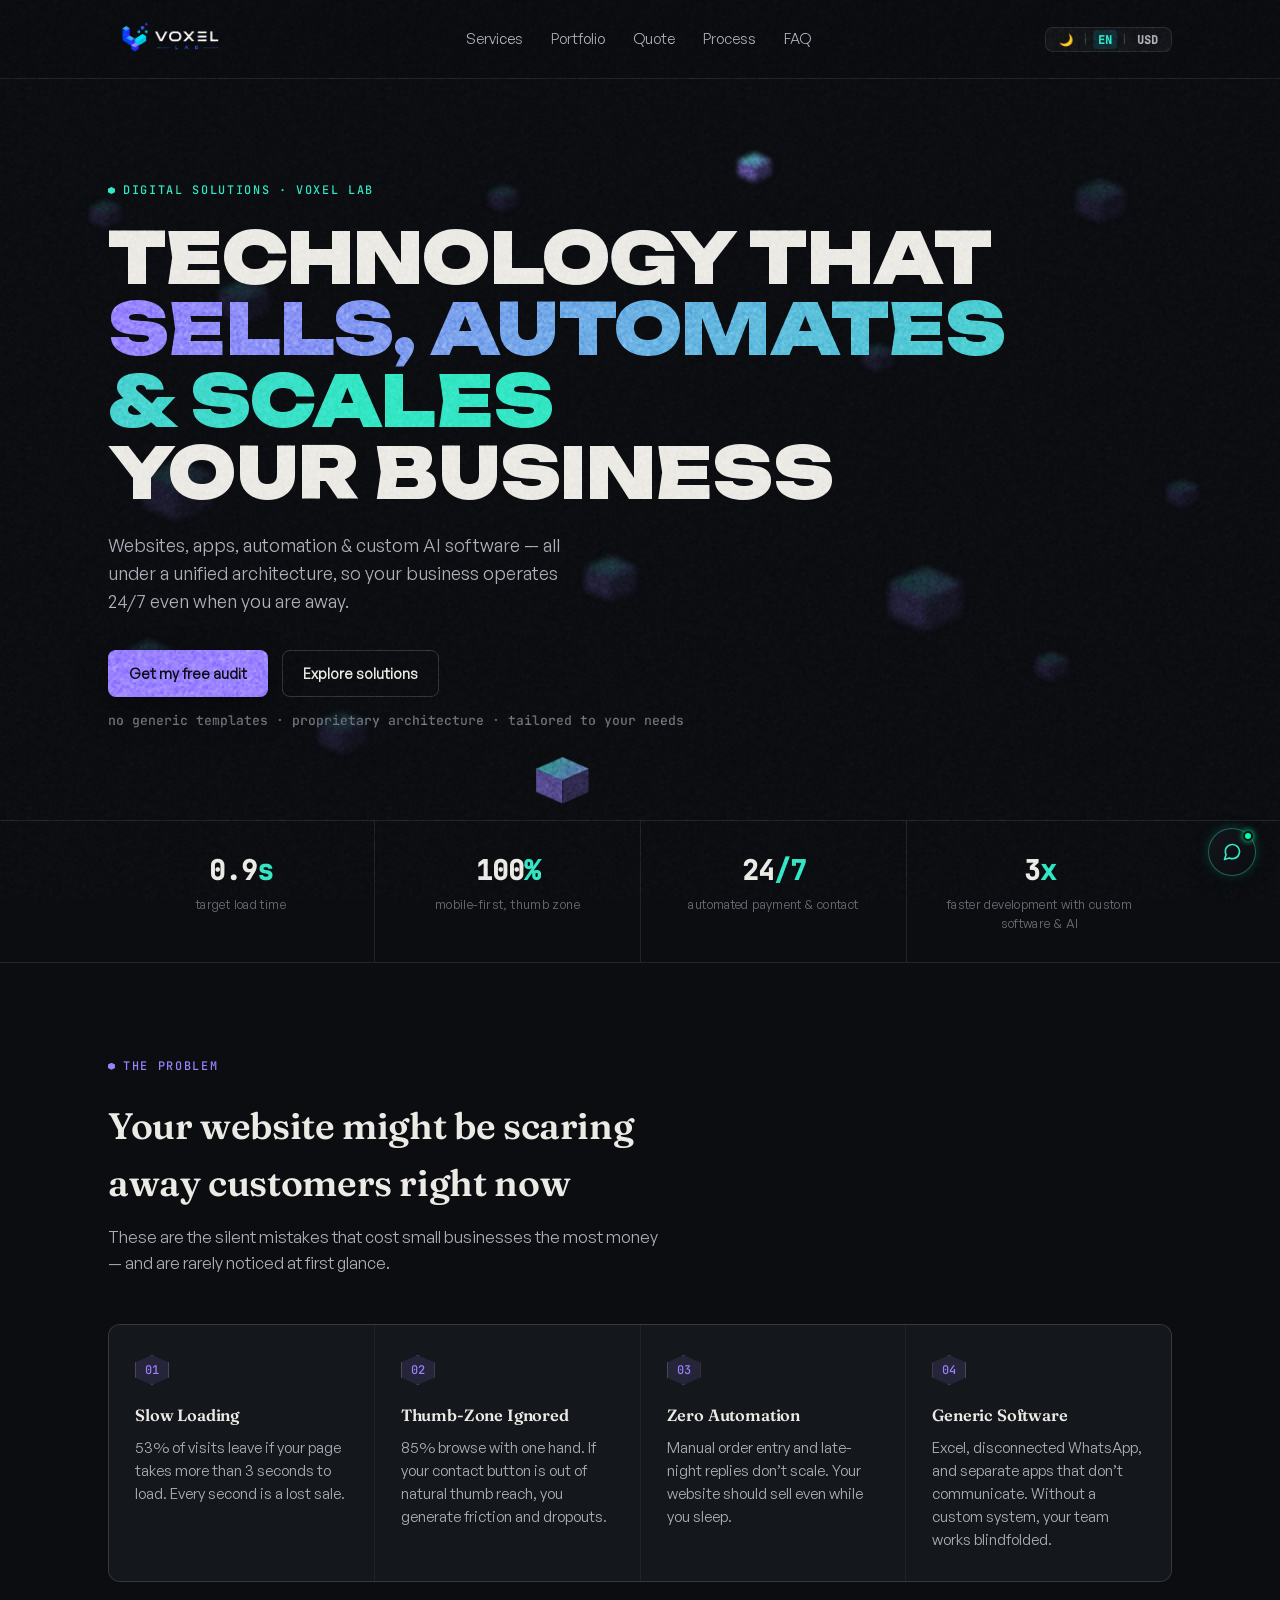
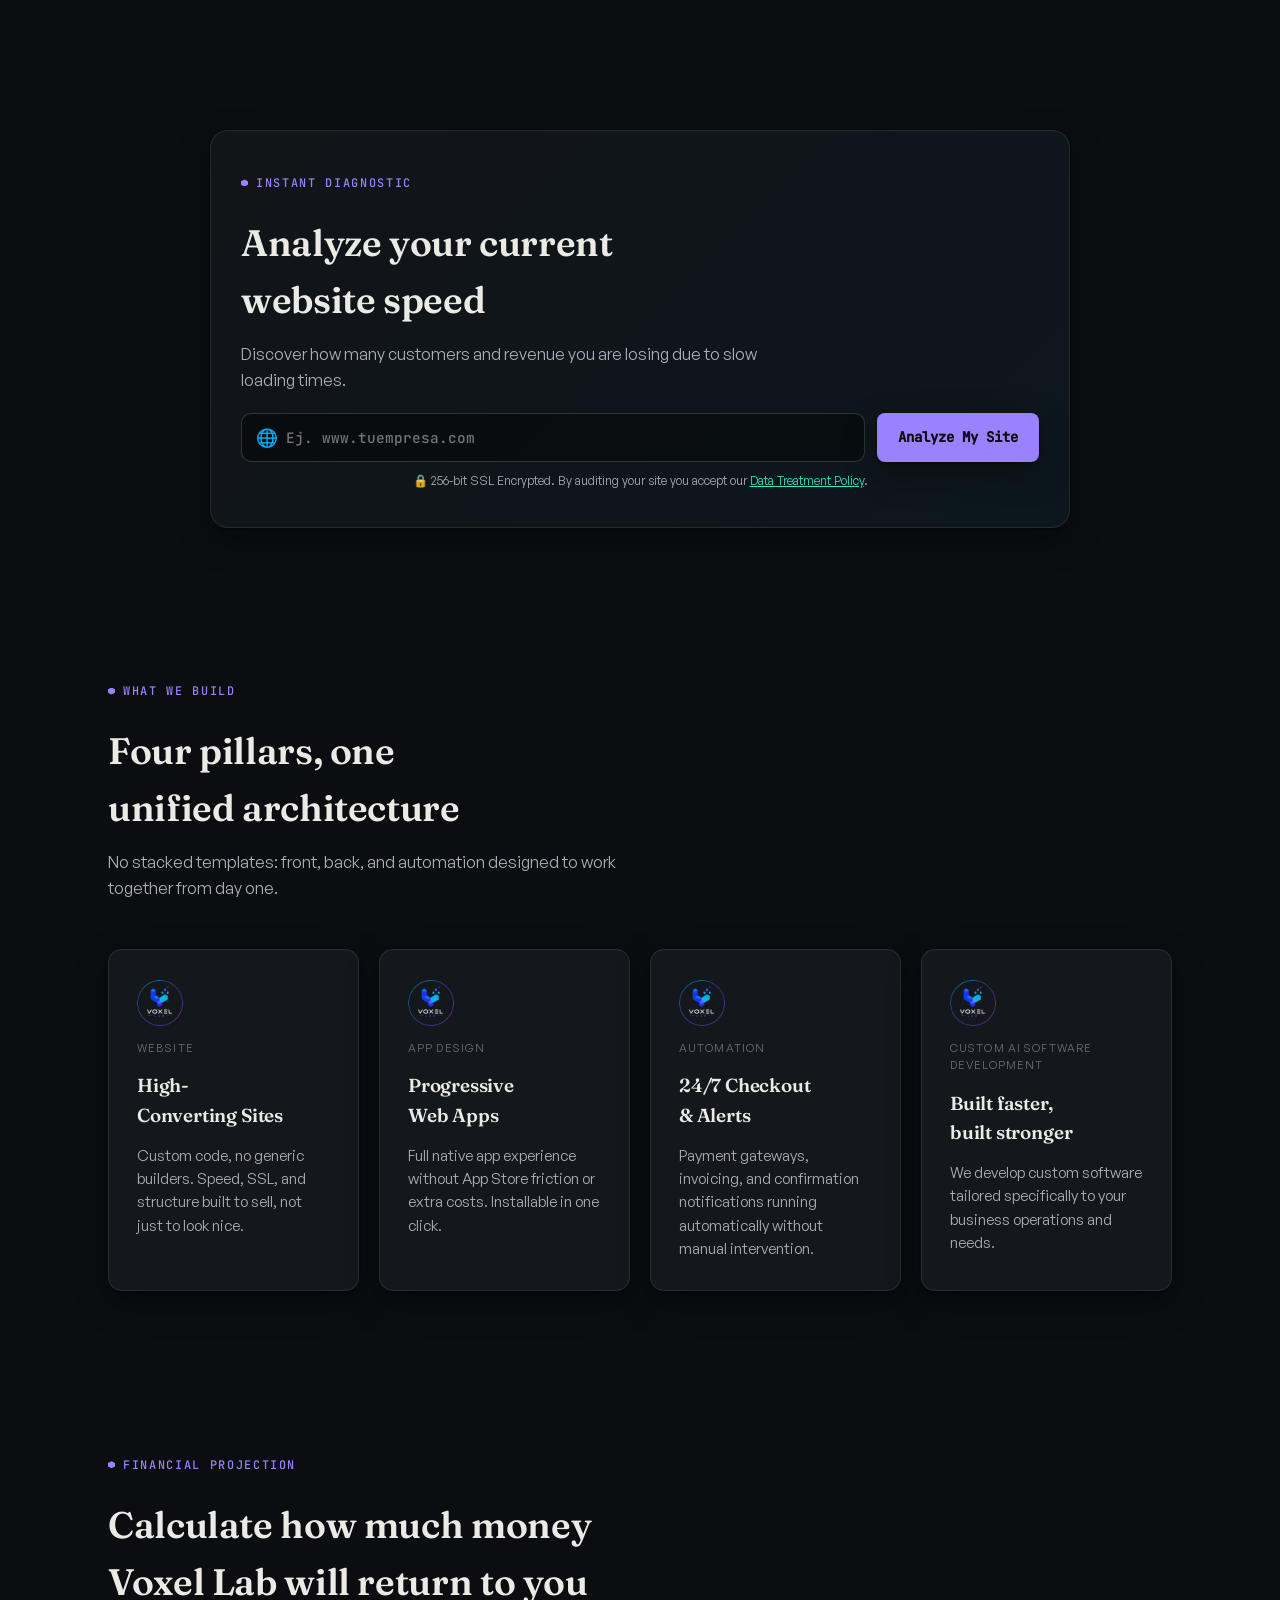
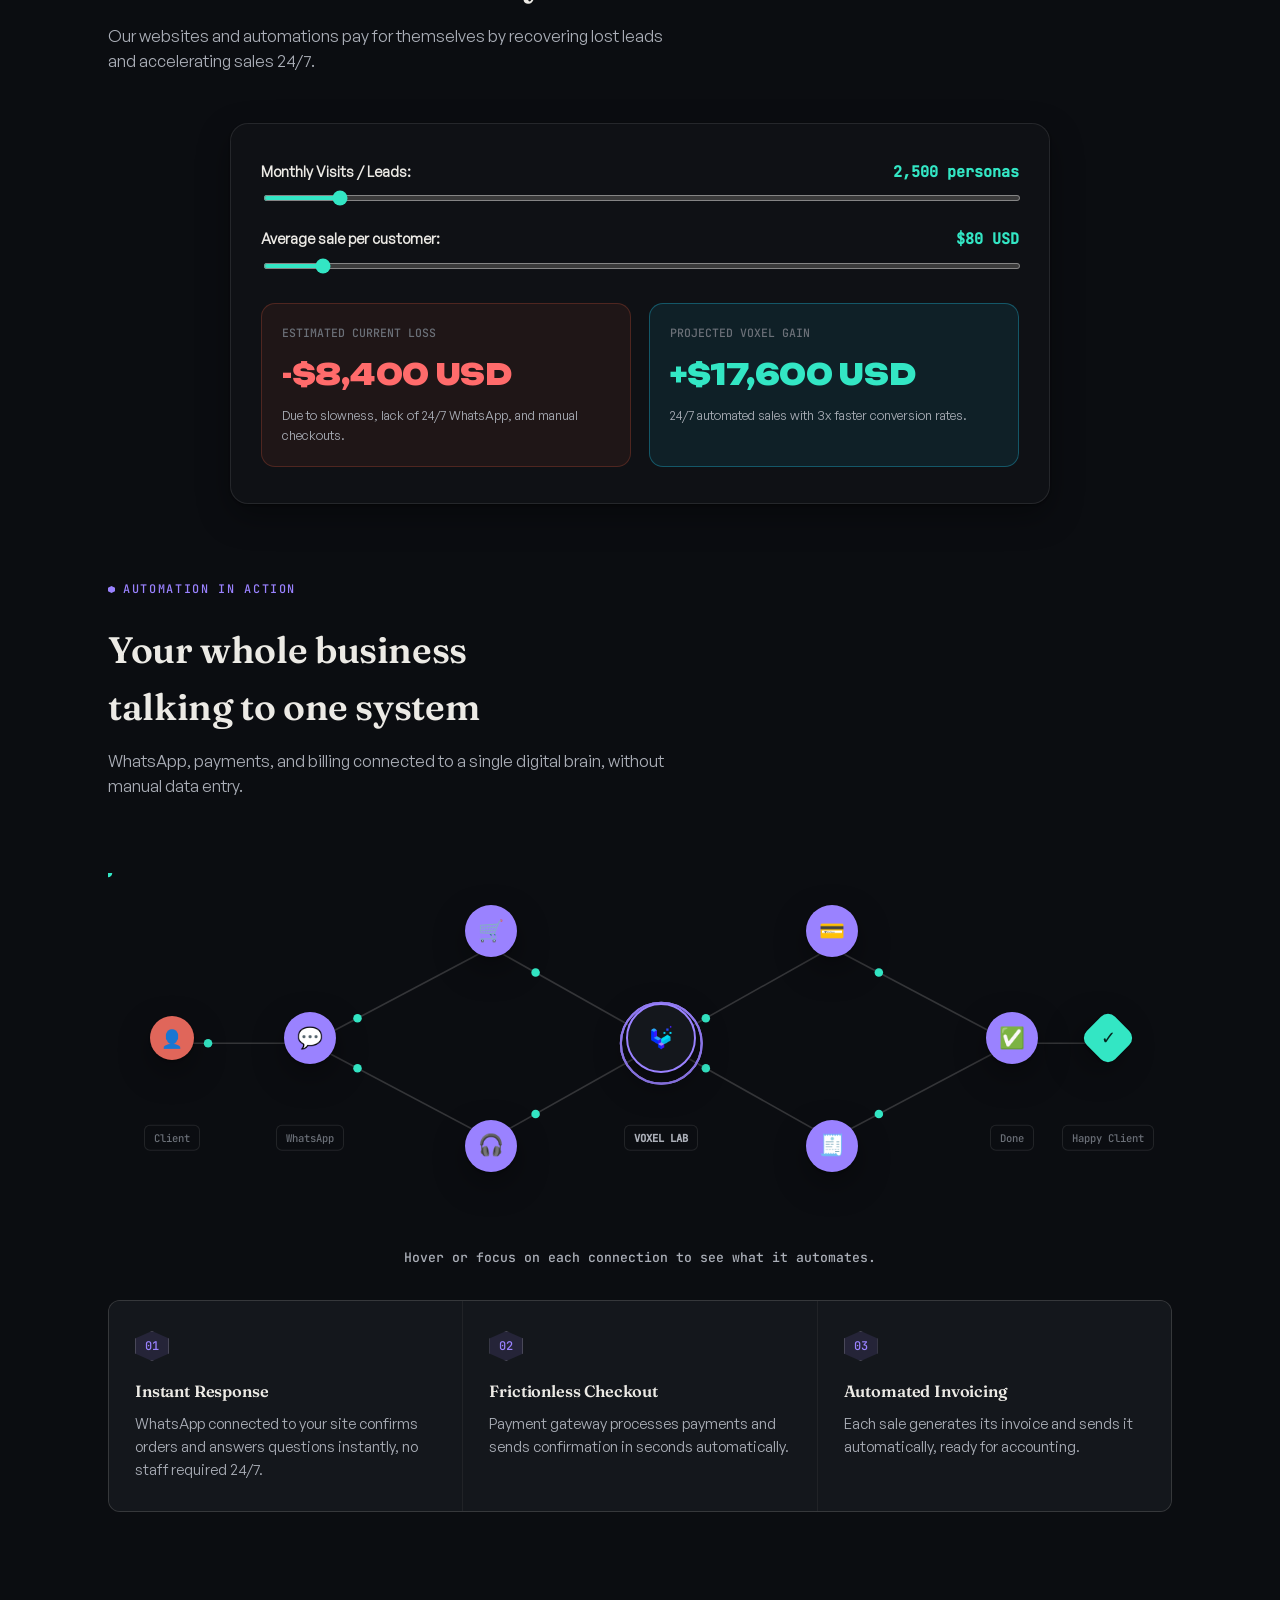
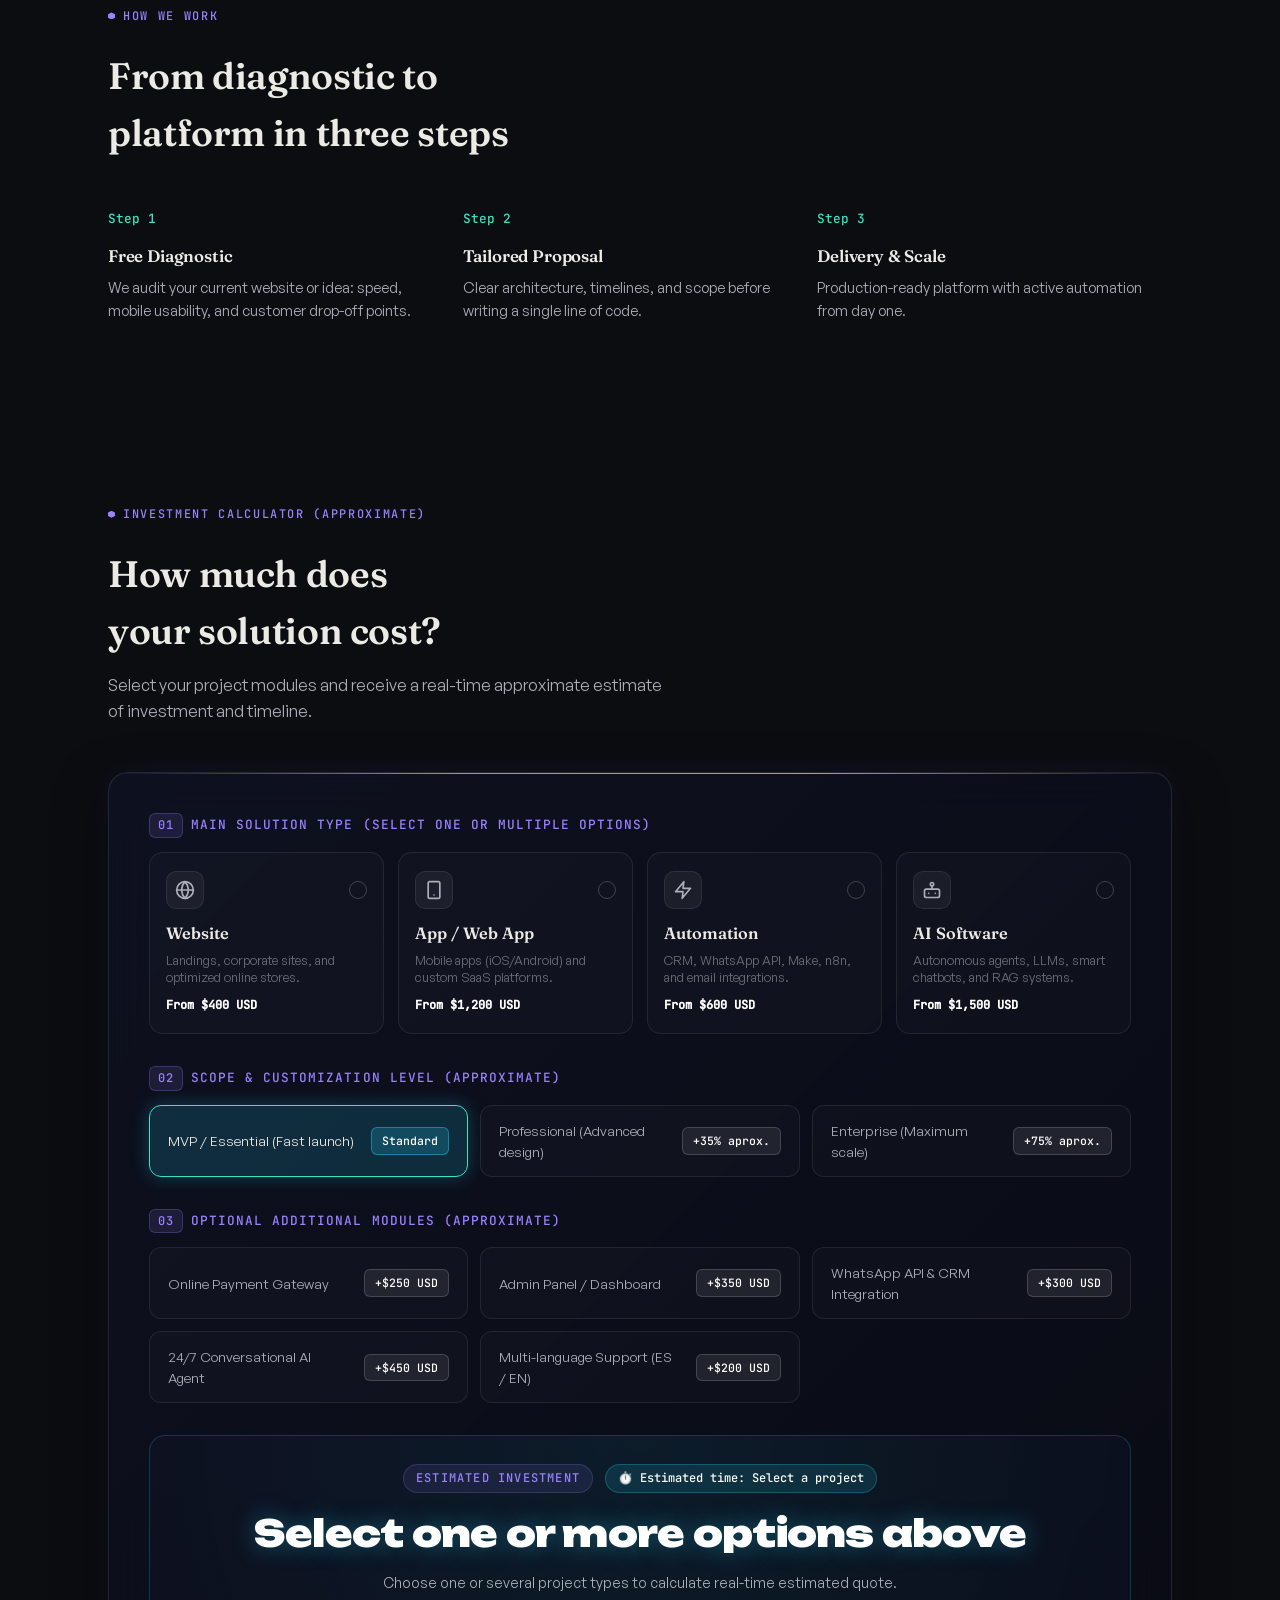
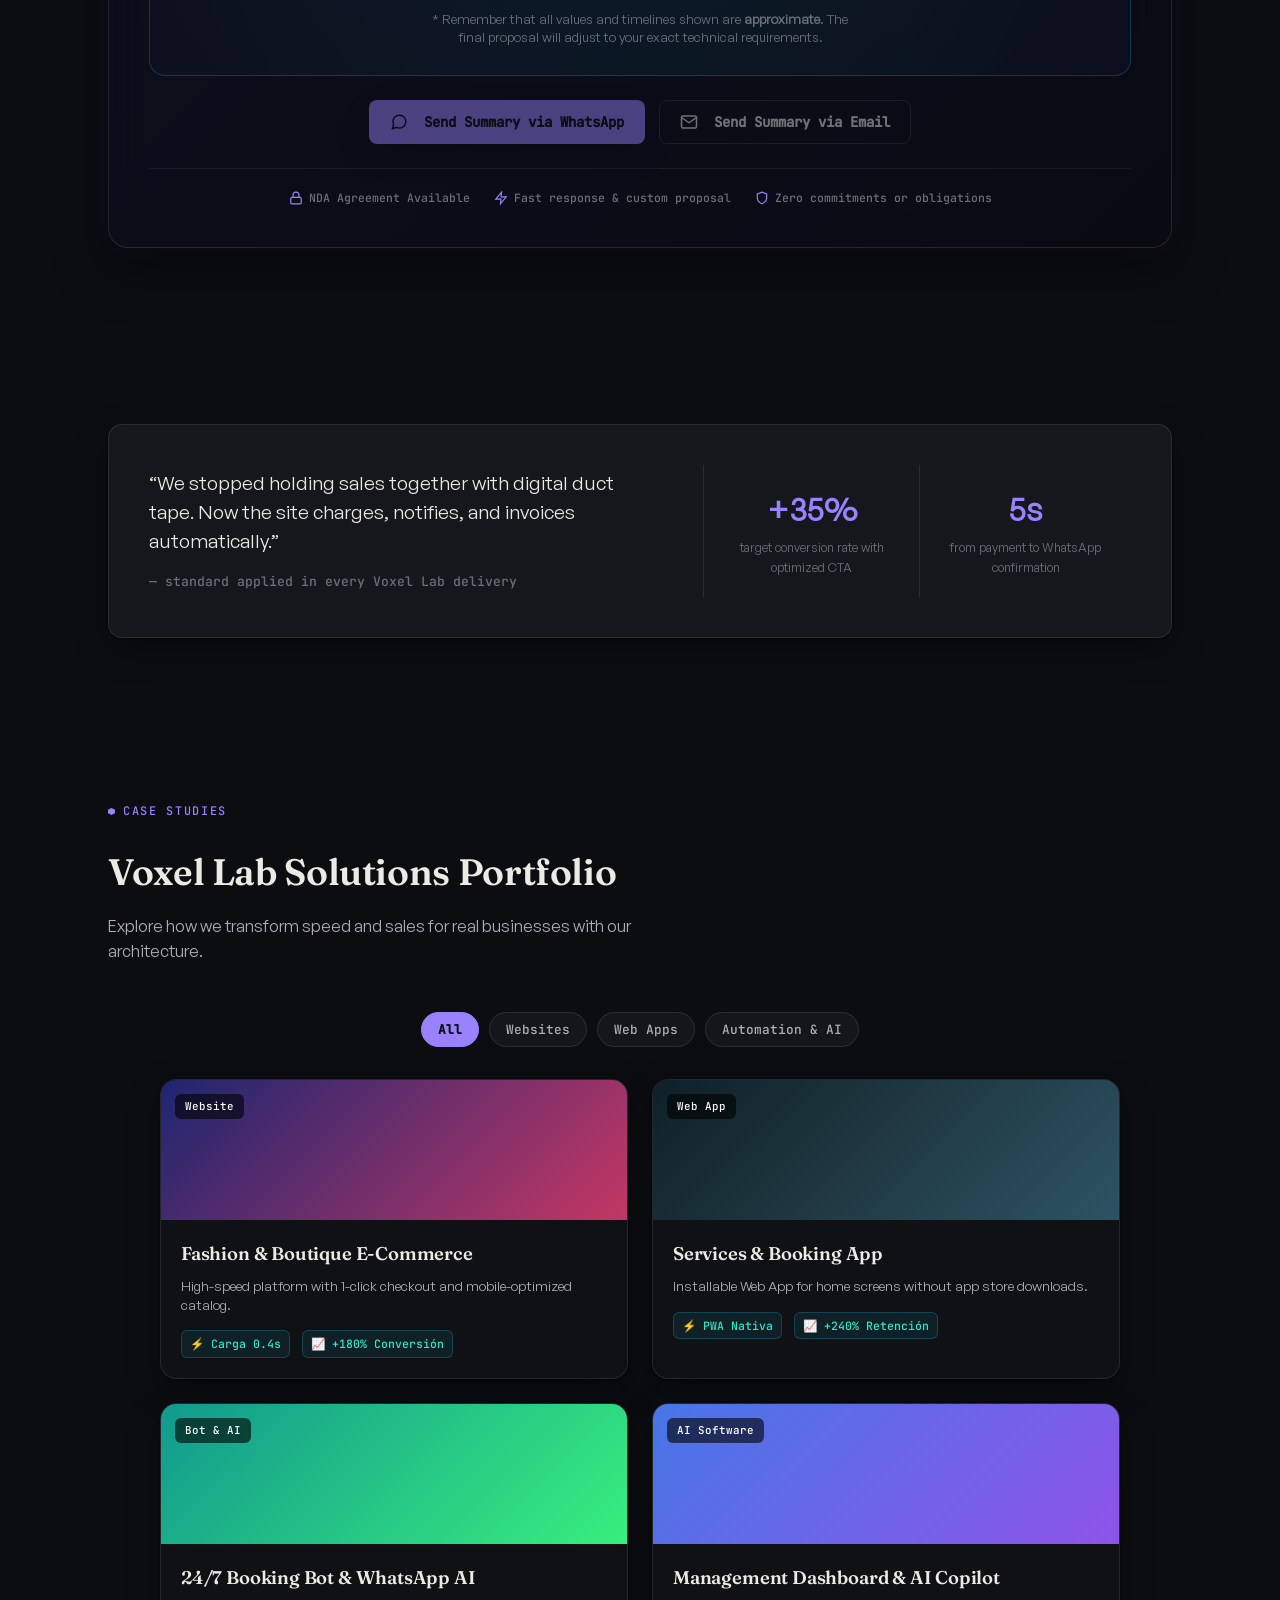
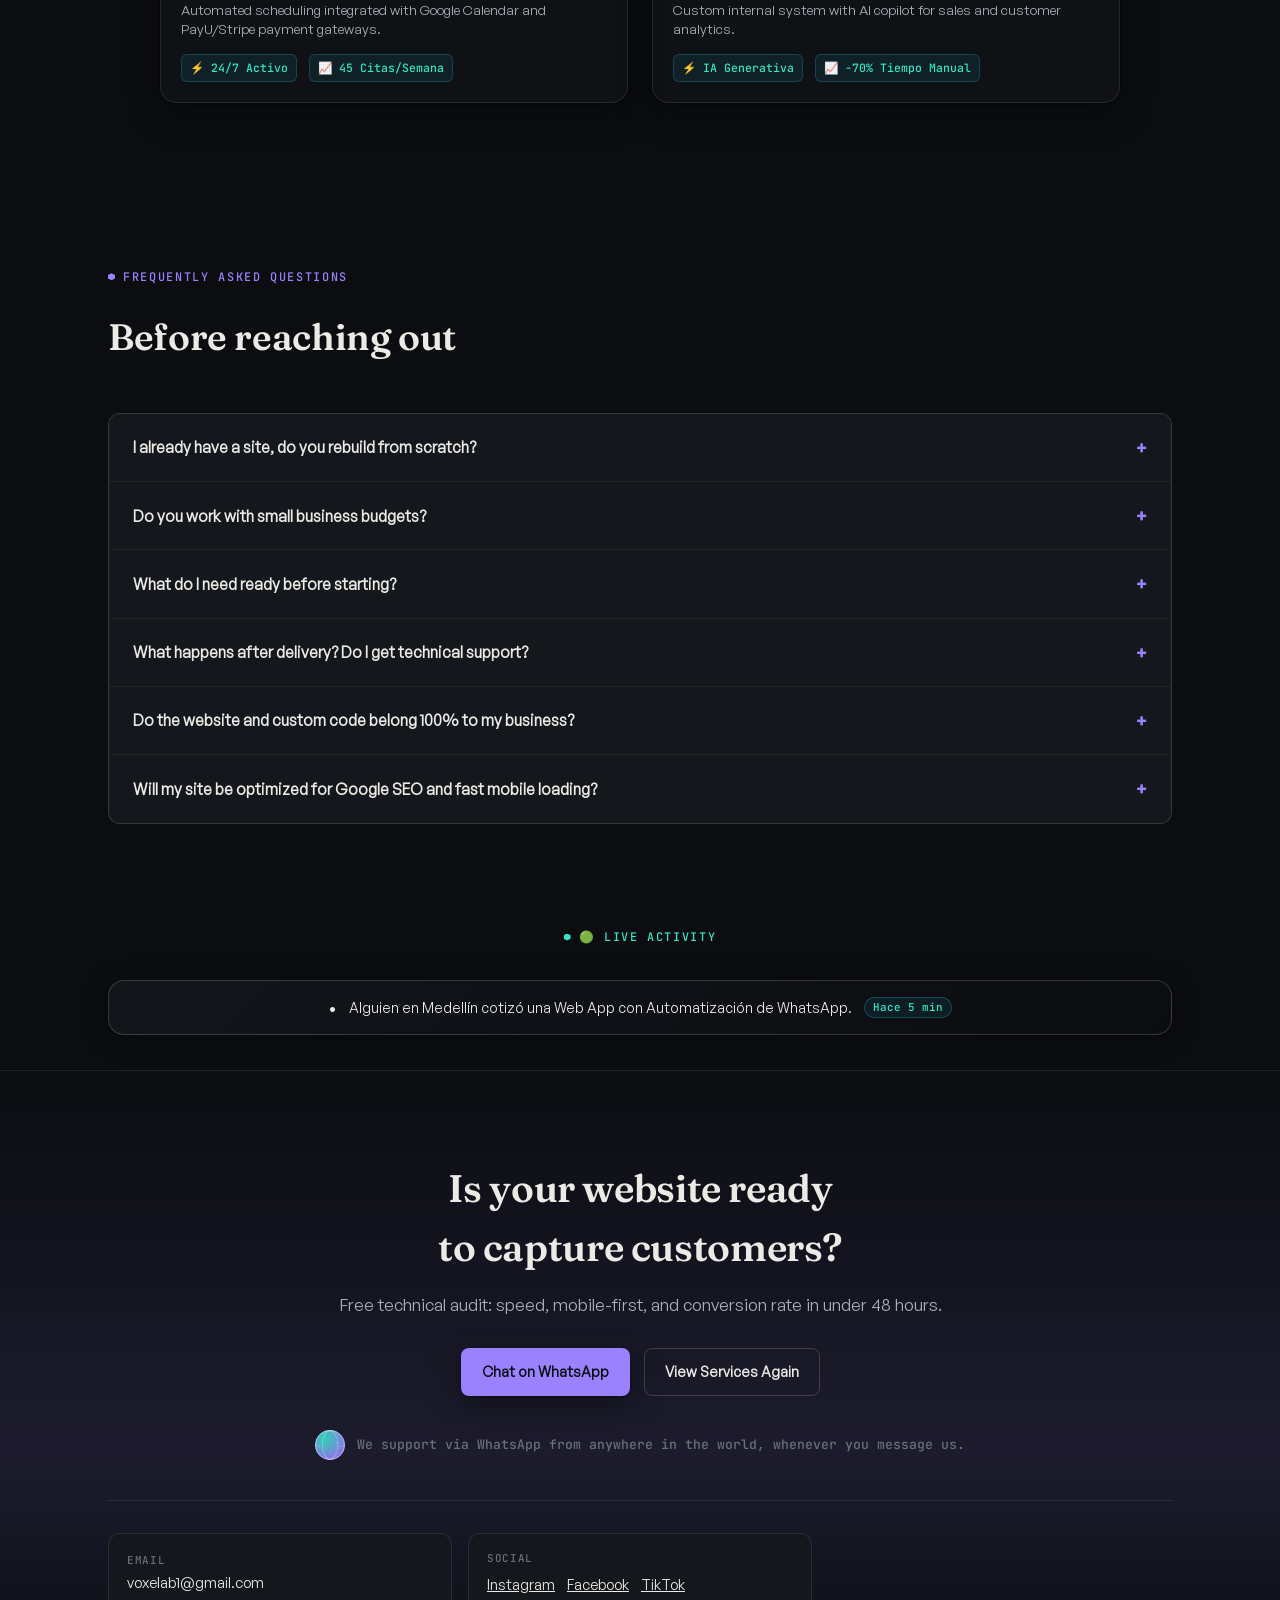
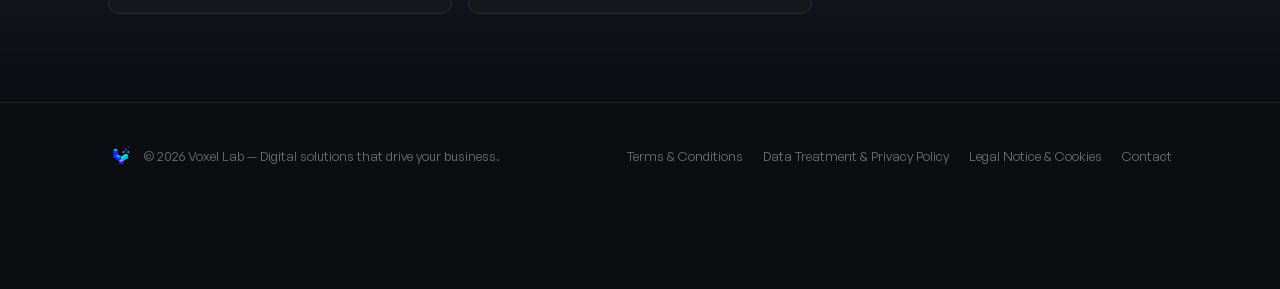
==== commit d3de59db: "style: remover emojis de la interfaz para elevar el caracter formal, sobrio y corporativo B2B" ====
--- a/voxel-lab-landing.html
+++ b/voxel-lab-landing.html
@@ -141,7 +141,7 @@
 
 <link rel="preload" href="fonts/unbounded-900.woff2" as="font" type="font/woff2" crossorigin>
 <link rel="preload" href="fonts/generalsans-400.woff2" as="font" type="font/woff2" crossorigin>
-<link rel="stylesheet" href="css/styles.min.css?v=1787888984">
+<link rel="stylesheet" href="css/styles.min.css?v=1787889205">
 
 <style>
 .hero h1 {
@@ -293,7 +293,7 @@
           <button type="button" class="btn btn-primary" id="speedAuditBtn" onclick="runSpeedAudit()" data-i18n="audit_btn">Analizar Mi Web</button>
         </div>
         <div class="audit-privacy-note" style="margin-top: 10px; font-size: 0.76rem; color: var(--ink-soft); display: flex; align-items: center; justify-content: center; gap: 6px;">
-          <span data-i18n="audit_privacy_note">🔒 Cifrado SSL 256-bit · *Medido bajo la metodología oficial de Google PageSpeed & Lighthouse.</span>
+          <span data-i18n="audit_privacy_note">Cifrado SSL 256-bit · *Medido bajo la metodología oficial de Google PageSpeed & Lighthouse.</span>
         </div>
 
         <!-- Loader Animado durante el análisis -->
@@ -310,7 +310,7 @@
             <div class="speed-metric-card metric--danger">
               <span class="metric-title" data-i18n="audit_m1_t">Tiempo Carga Móvil</span>
               <span class="metric-val" id="auditTimeVal">4.8s</span>
-              <span class="metric-sub" id="auditTimeSub" data-i18n="audit_m1_s">⚠️ 53% abandono de clientes</span>
+              <span class="metric-sub" id="auditTimeSub" data-i18n="audit_m1_s">53% abandono de clientes</span>
             </div>
 
             <div class="speed-metric-card metric--warning">
@@ -335,20 +335,20 @@
           <!-- Cuadro de Hallazgos Técnicos -->
           <div class="speed-findings-box">
             <div class="findings-title">
-              <span>⚠️</span> <b data-i18n="audit_findings_t">Hallazgos Técnicos Principales:</b>
+               <b data-i18n="audit_findings_t">Hallazgos Técnicos Principales:</b>
             </div>
             <ul class="findings-list" id="auditFindingsList">
-              <li data-i18n="audit_f1">🔴 <b>Servidor & Carga:</b> Tiempos de respuesta inicial (TTFB) elevados e imágenes sin compresión moderna.</li>
-              <li data-i18n="audit_f2">🟡 <b>Usabilidad Móvil:</b> Menú y botones de contacto fuera de la zona natural del pulgar.</li>
-              <li data-i18n="audit_f3">🔴 <b>Conversión:</b> Sin pasarela de cobro rápido ni respuesta automática por WhatsApp 24/7.</li>
+              <li data-i18n="audit_f1"><b>Servidor & Carga:</b> Tiempos de respuesta inicial (TTFB) elevados e imágenes sin compresión moderna.</li>
+              <li data-i18n="audit_f2"><b>Usabilidad Móvil:</b> Menú y botones de contacto fuera de la zona natural del pulgar.</li>
+              <li data-i18n="audit_f3"><b>Conversión:</b> Sin pasarela de cobro rápido ni respuesta automática por WhatsApp 24/7.</li>
             </ul>
           </div>
 
           <div class="speed-audit-footer">
             <div style="font-size: 0.78rem; color: var(--ink-muted); margin-bottom: 12px; line-height: 1.4;">* <b>Garantía de Transparencia:</b> Medido bajo la metodología oficial de Google PageSpeed / Lighthouse. La velocidad final de cada proyecto varía según la cantidad de herramientas de marketing externas (Pixel de Meta, Analytics) y la compresión de medios administrados por el cliente.</div>
-            <span data-i18n="audit_footer">💡 <b>Diagnóstico:</b> Tu sitio actual acumula fricción. Con la arquitectura Voxel Lab cargarás <b>6x más rápido</b>.</span>
+            <span data-i18n="audit_footer"><b>Diagnóstico:</b> Tu sitio actual acumula fricción. Con la arquitectura Voxel Lab cargarás <b>6x más rápido</b>.</span>
             <div class="speed-audit-actions">
-              <button type="button" class="btn btn-ghost btn-sm" id="auditWhatsappShareBtn" onclick="shareAuditWhatsApp()" data-i18n="audit_wa_share">💬 Enviar a WhatsApp</button>
+              <button type="button" class="btn btn-ghost btn-sm" id="auditWhatsappShareBtn" onclick="shareAuditWhatsApp()" data-i18n="audit_wa_share">Enviar a WhatsApp</button>
               <a href="#cotizador" class="btn btn-cyan btn-sm" data-i18n="audit_opt_btn">Optimizar Mi Web Ahora ➔</a>
             </div>
           </div>
@@ -859,7 +859,7 @@
   <section class="ticker-section" id="tickerSection" style="padding: 10px 0 35px;">
     <div class="wrap">
       <div style="text-align: center; margin-bottom: 12px;">
-        <span class="eyebrow" data-i18n="ticker_eyebrow">🟢 Actividad en Vivo</span>
+        <span class="eyebrow" data-i18n="ticker_eyebrow">Actividad en Vivo</span>
       </div>
       <div class="ticker-card-box" id="tickerCardBox">
         <div class="ticker-live-card" id="tickerLiveCard">
@@ -920,7 +920,7 @@
     <button type="button" class="port-modal-close" onclick="closeTermsModal()">&times;</button>
     
     <div class="port-modal-header">
-      <span class="tag">📜 Términos del Servicio · Voxel Lab</span>
+      <span class="tag">Términos del Servicio · Voxel Lab</span>
       <h3 data-i18n="terms_h3">Términos y Condiciones de Uso & Cotización</h3>
       <p data-i18n="terms_sub">Regulación del uso del portal web, herramientas de estimación y contratación de servicios.</p>
     </div>
@@ -960,7 +960,7 @@
     <button type="button" class="port-modal-close" onclick="closeLegalModal()">&times;</button>
     
     <div class="port-modal-header">
-      <span class="tag">⚖️ Aviso Legal & Cookies</span>
+      <span class="tag">Aviso Legal & Cookies</span>
       <h3 data-i18n="legal_h3">Aviso Legal, Cookies & Garantía de Servicio (SLA)</h3>
       <p data-i18n="legal_sub">Transparencia sobre almacenamiento local, seguridad e infraestructura.</p>
     </div>
@@ -990,7 +990,7 @@
 <div class="thumb-floating-btn" id="thumbFloatingBtn">
   <a href="https://api.whatsapp.com/send?phone=573217014186&text=Hola%20equipo%20Voxel%20Lab%20me%20interesa%20conocer%20los%20servicios%20%28desarrollo%20web%2C%20apps%2C%20automatizaci%C3%B3n%20e%20IA%29%20y%20recibir%20asesor%C3%ADa%20para%20mi%20proyecto." target="_blank" rel="noopener noreferrer" class="thumb-btn-inner" title="WhatsApp Voxel Lab" aria-label="WhatsApp Voxel Lab">
     <span class="thumb-online-pulse"></span>
-    <span class="thumb-btn-icon">💬</span>
+    <svg width="20" height="20" viewBox="0 0 24 24" fill="none" stroke="currentColor" stroke-width="2" stroke-linecap="round" stroke-linejoin="round" style="color:var(--cyan);"><path d="M21 11.5a8.38 8.38 0 0 1-.9 3.8 8.5 8.5 0 0 1-7.6 4.7 8.38 8.38 0 0 1-3.8-.9L3 21l1.9-5.7a8.38 8.38 0 0 1-.9-3.8 8.5 8.5 0 0 1 4.7-7.6 8.38 8.38 0 0 1 3.8-.9h.5a8.48 8.48 0 0 1 8 8v.5z"/></svg>
   </a>
 </div>
 
@@ -1028,7 +1028,7 @@
     </div>
 
     <div class="port-modal-tech-box">
-      <div class="tech-title" data-i18n="pmodal_tech_t">⚙️ Arquitectura & Módulos Incluidos:</div>
+      <div class="tech-title" data-i18n="pmodal_tech_t">Arquitectura & Módulos Incluidos:</div>
       <div class="tech-tags" id="portModalTechTags">
         <span class="tech-tag">Código a Medida</span>
         <span class="tech-tag">WhatsApp API 24/7</span>
@@ -1049,7 +1049,7 @@
     <button type="button" class="port-modal-close" onclick="closePrivacyModal()">&times;</button>
     
     <div class="port-modal-header">
-      <span class="tag">⚖️ Habeas Data · Ley 1581</span>
+      <span class="tag">Habeas Data · Ley 1581</span>
       <h3 data-i18n="privacy_h3">Política de Tratamiento de Datos Personales & Privacidad</h3>
       <p data-i18n="privacy_sub">En Voxel Lab garantizamos la protección, confidencialidad y uso transparente de tu información.</p>
     </div>
@@ -1100,6 +1100,6 @@
 
 
 </div>
-<script src="js/main.min.js?v=1787888984" defer></script>
+<script src="js/main.min.js?v=1787889205" defer></script>
 </body>
 </html>
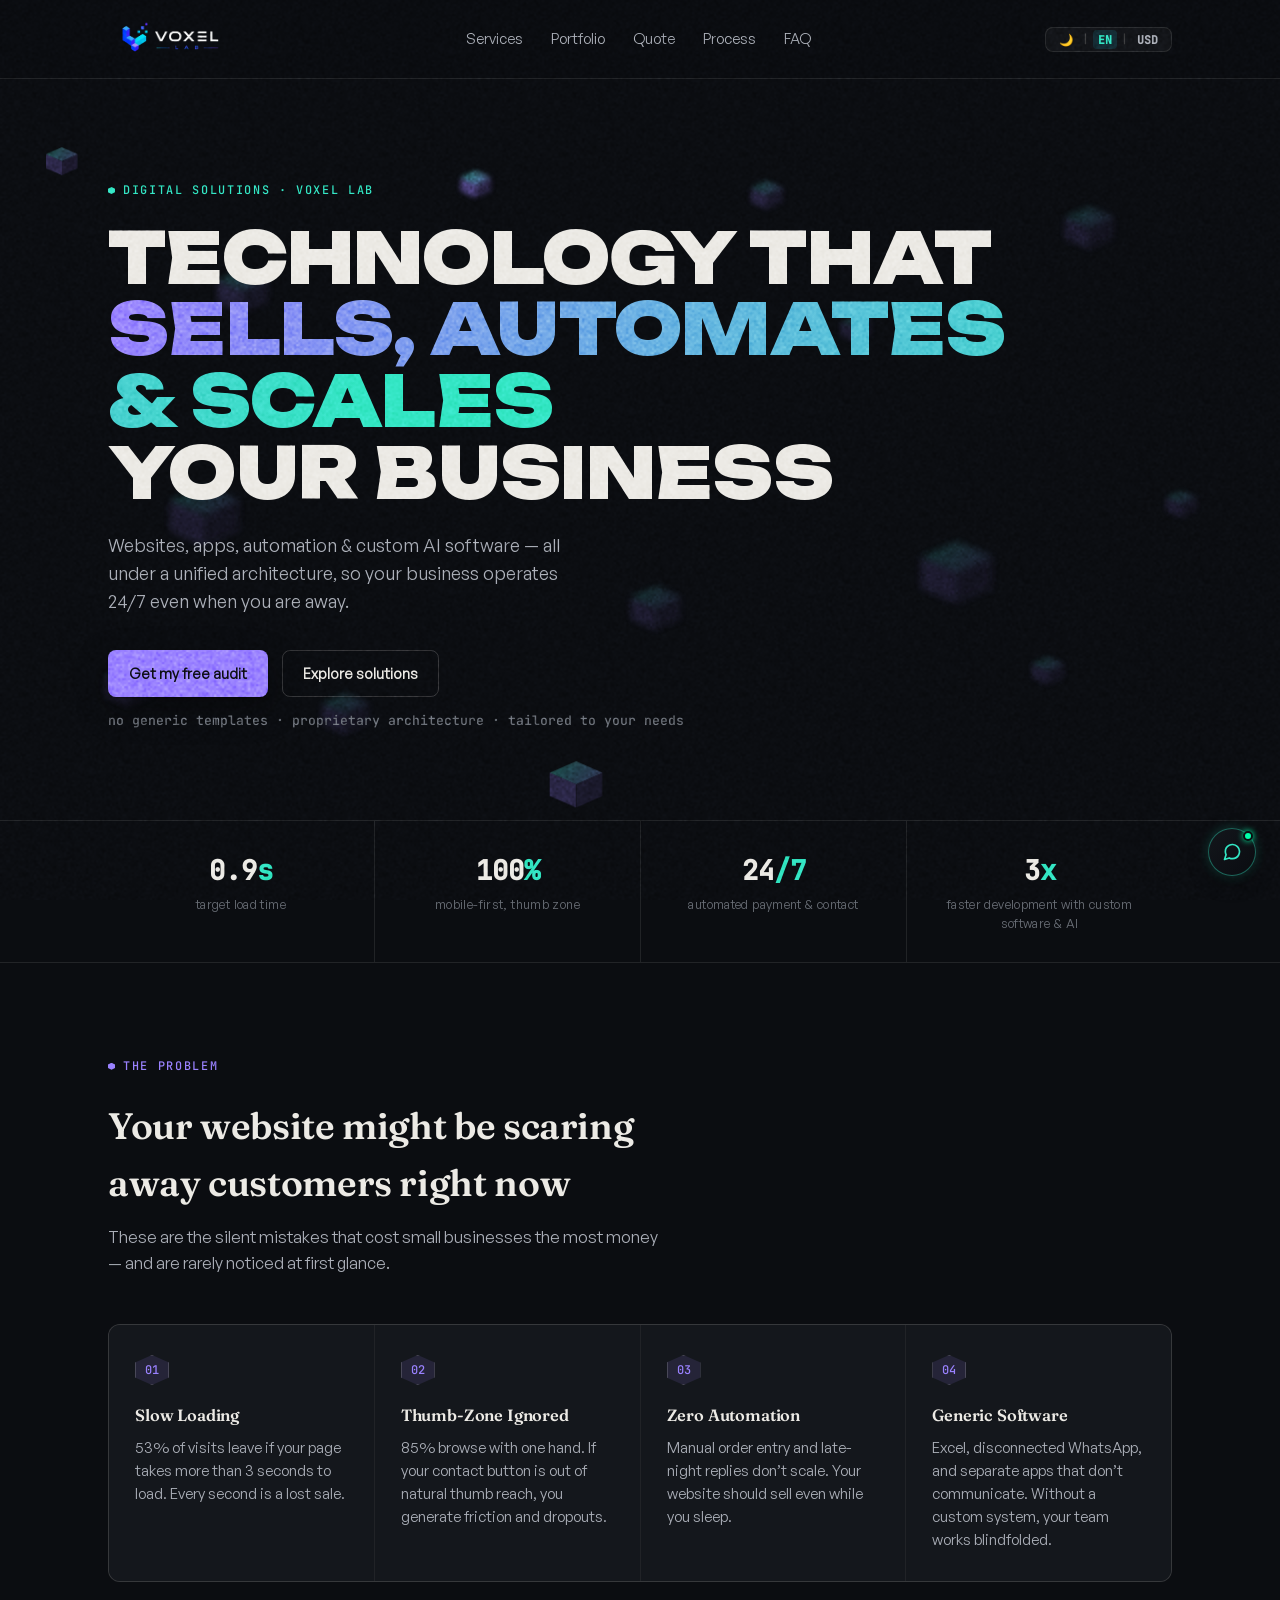
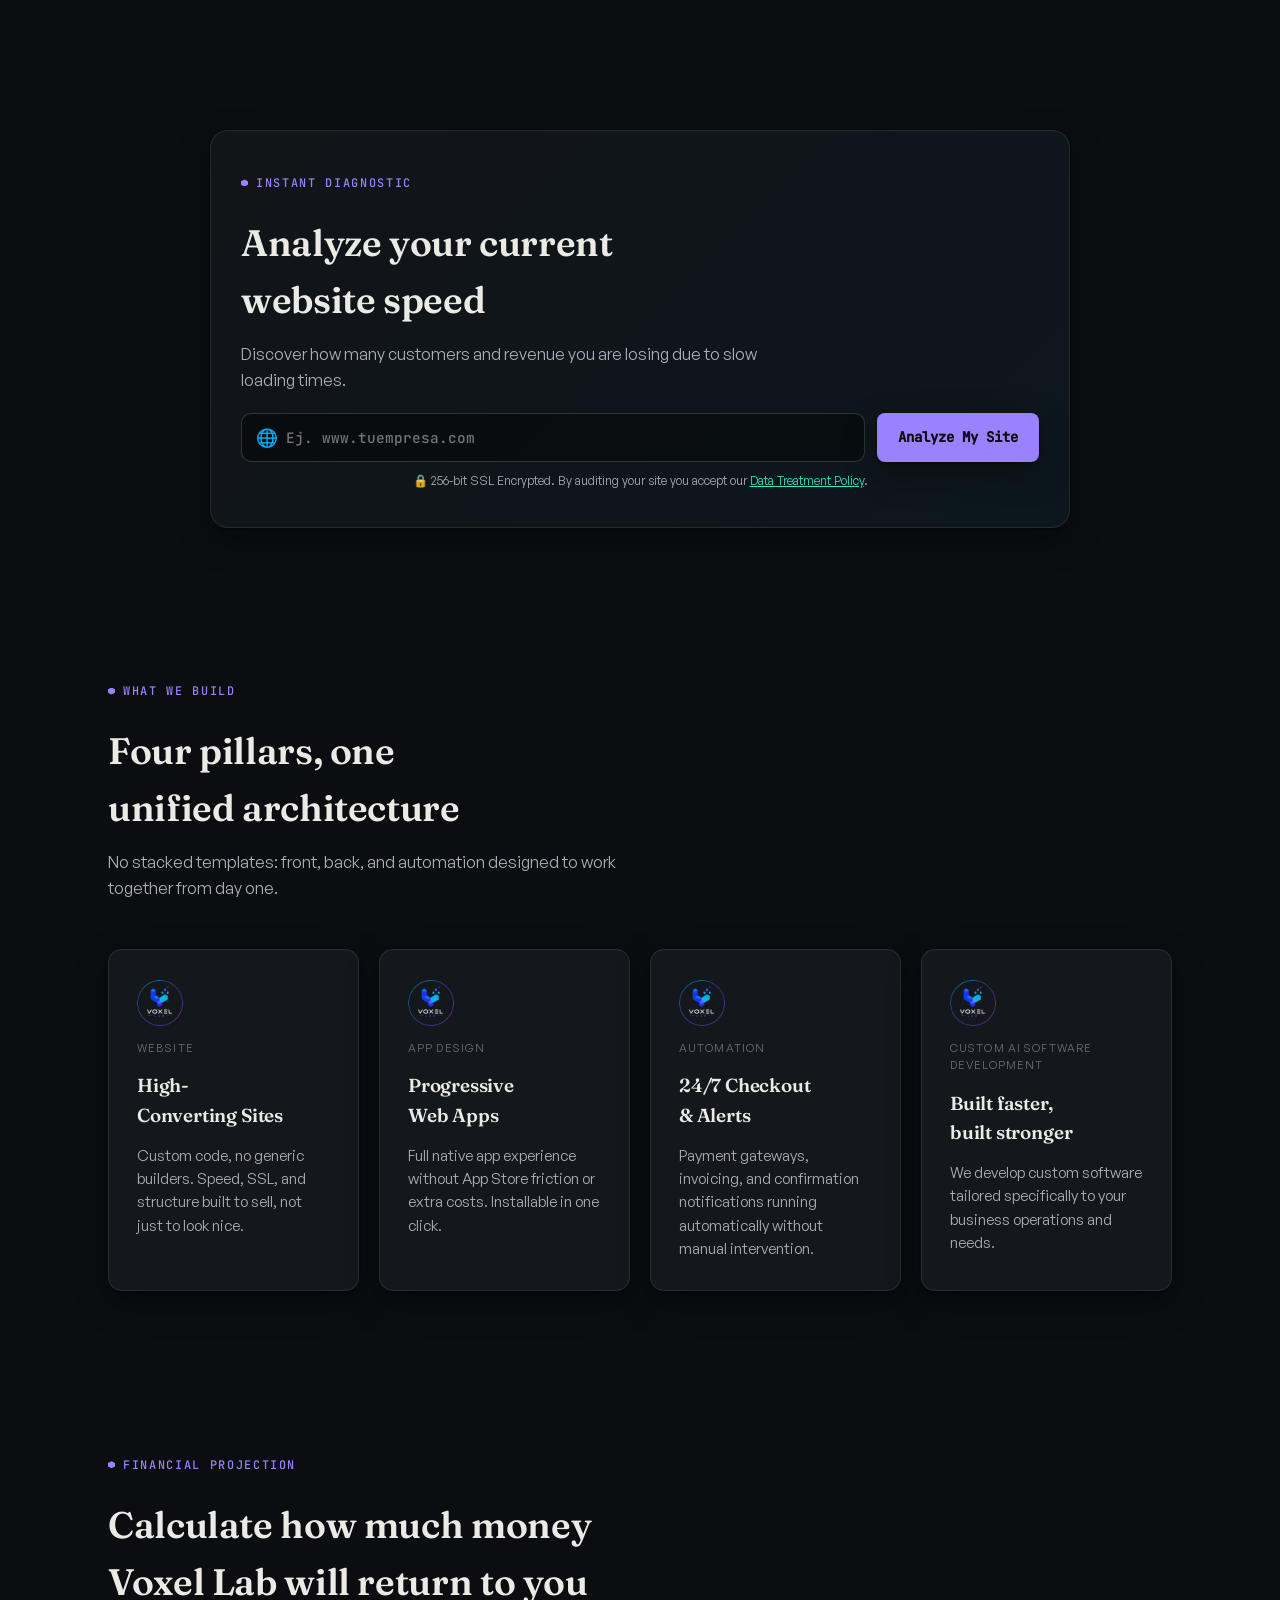
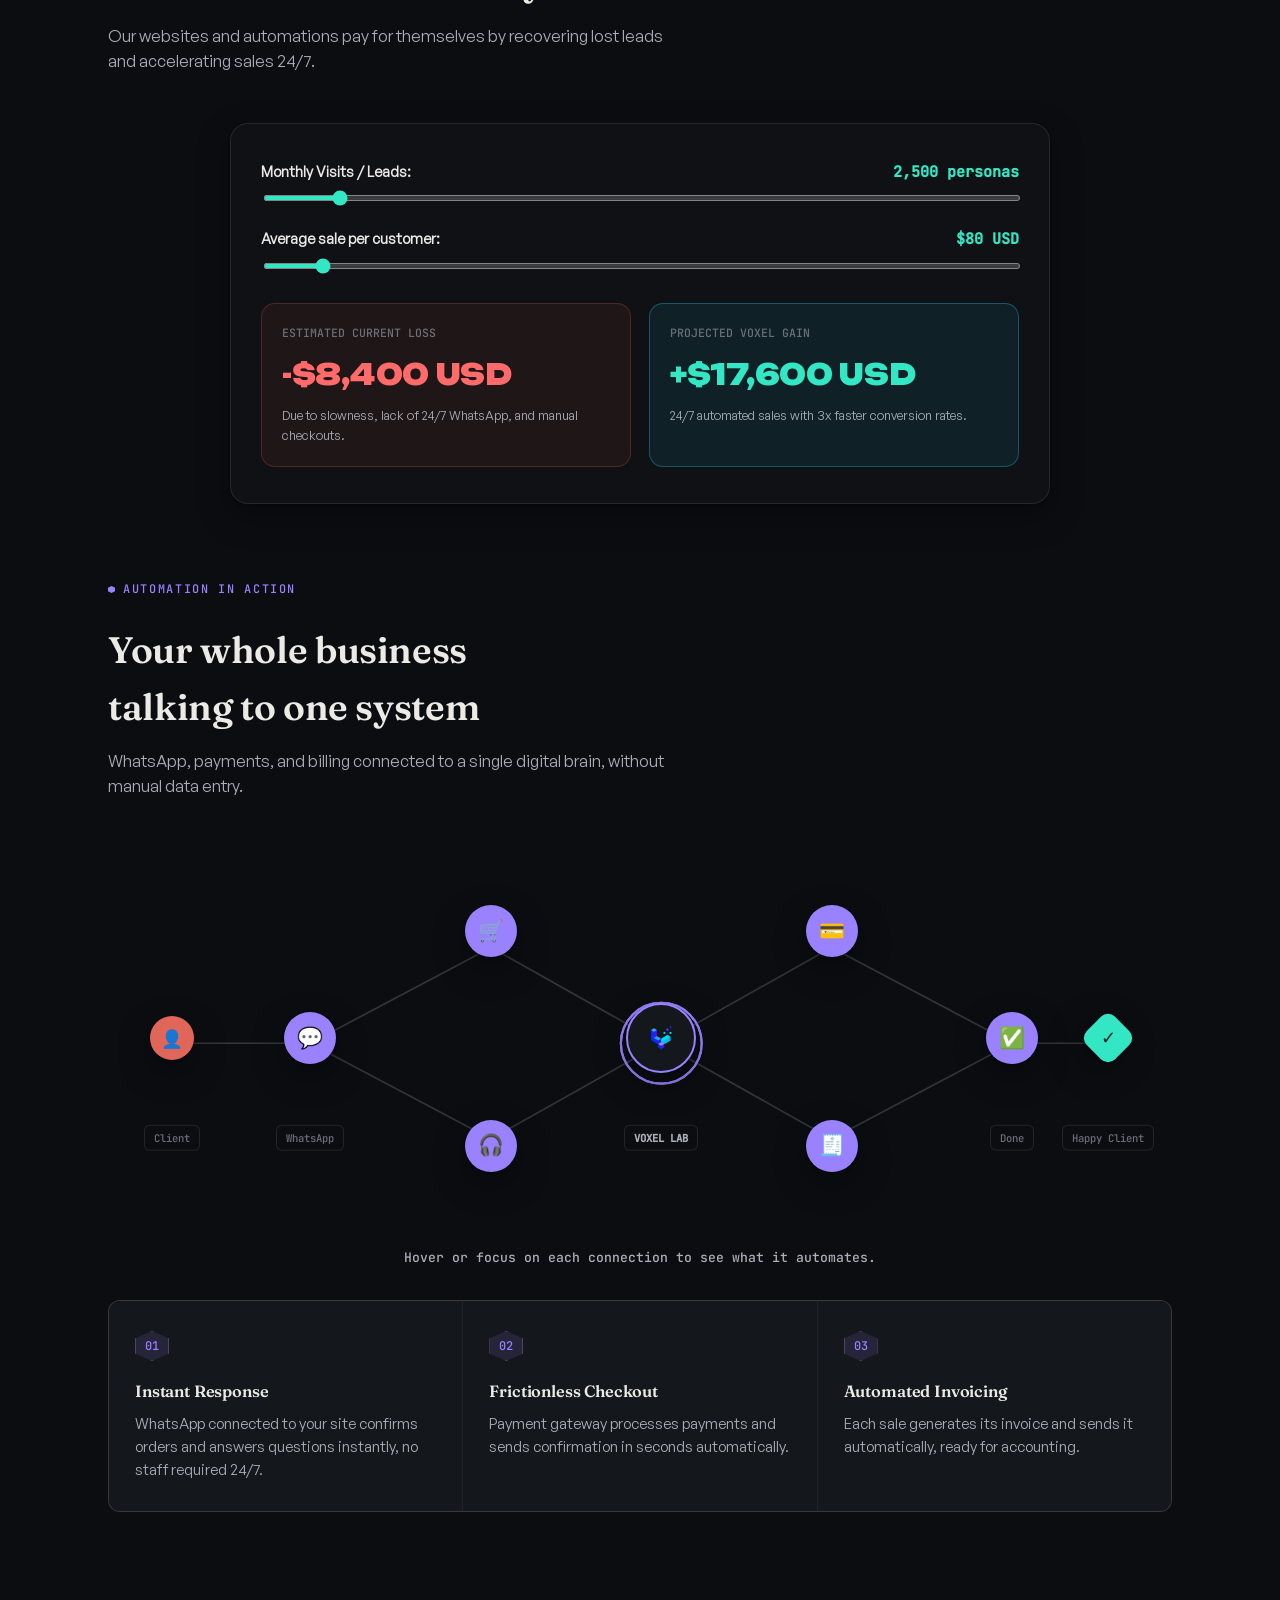
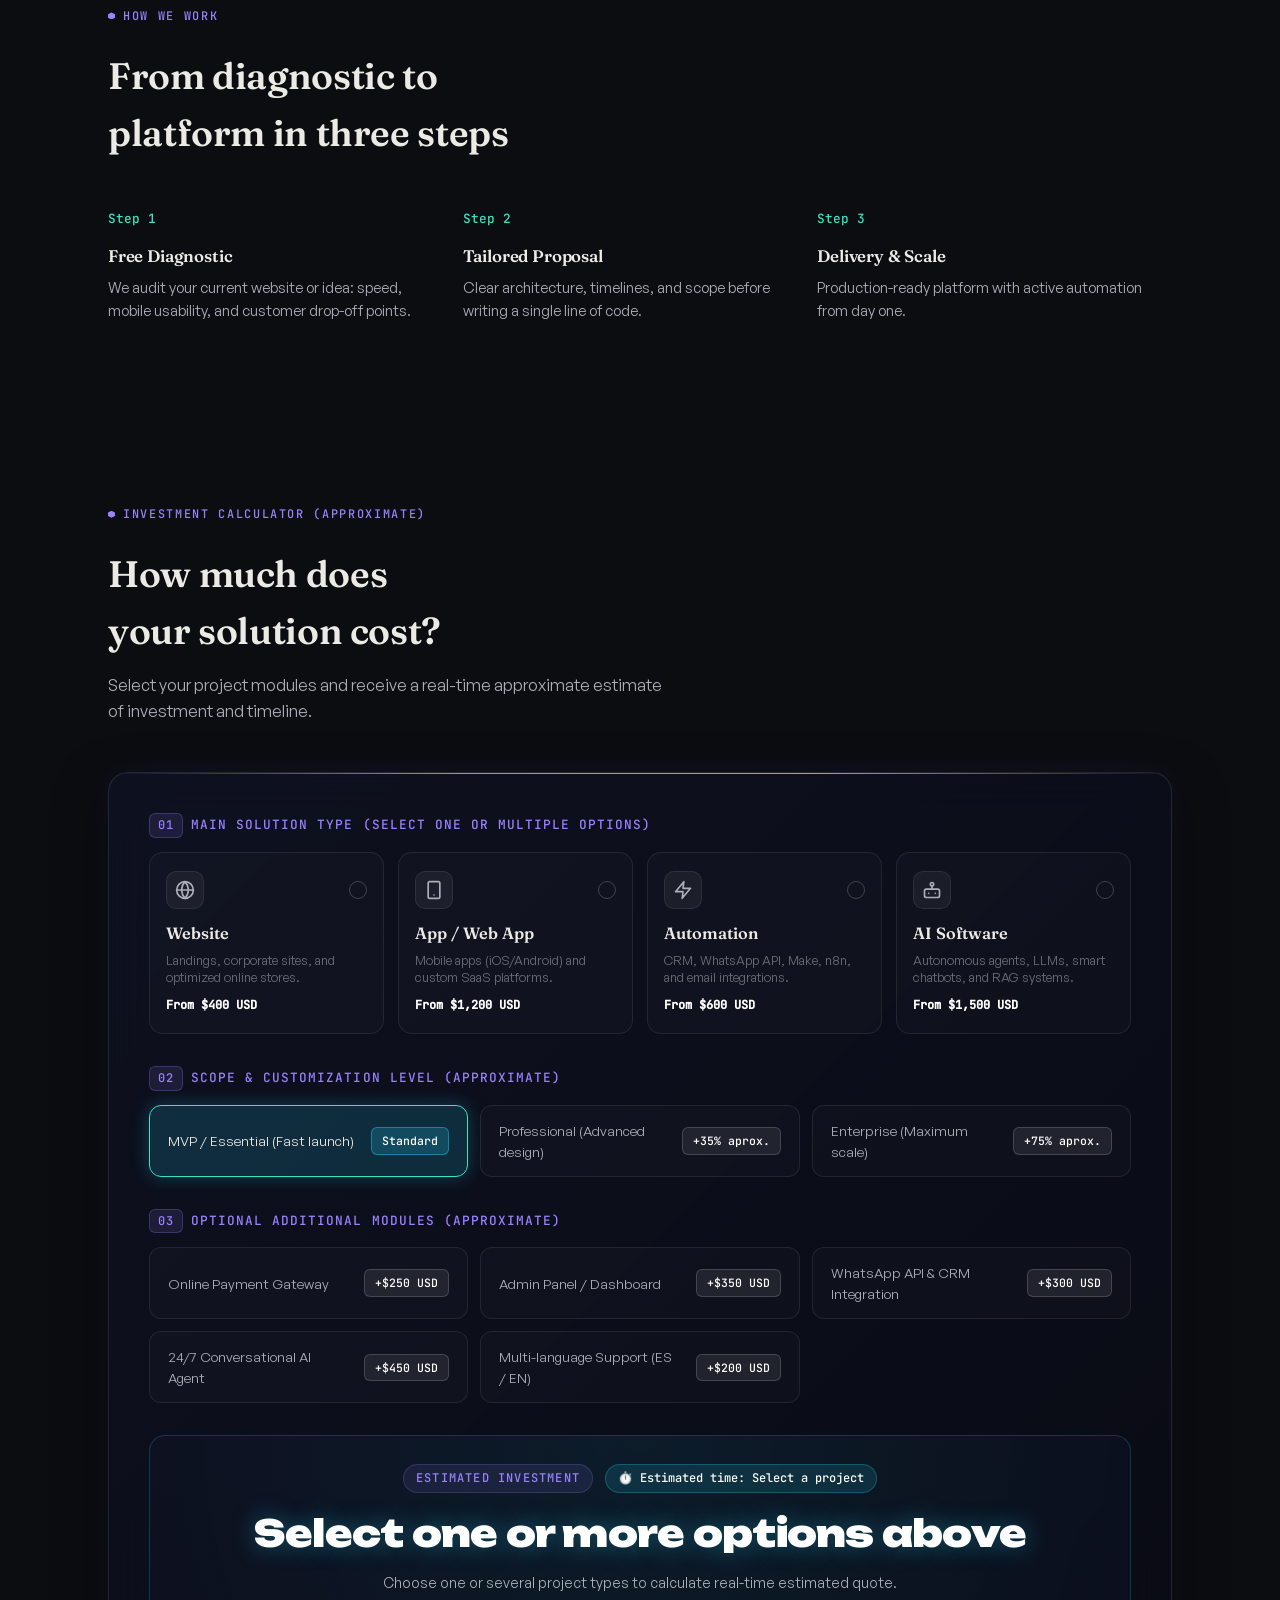
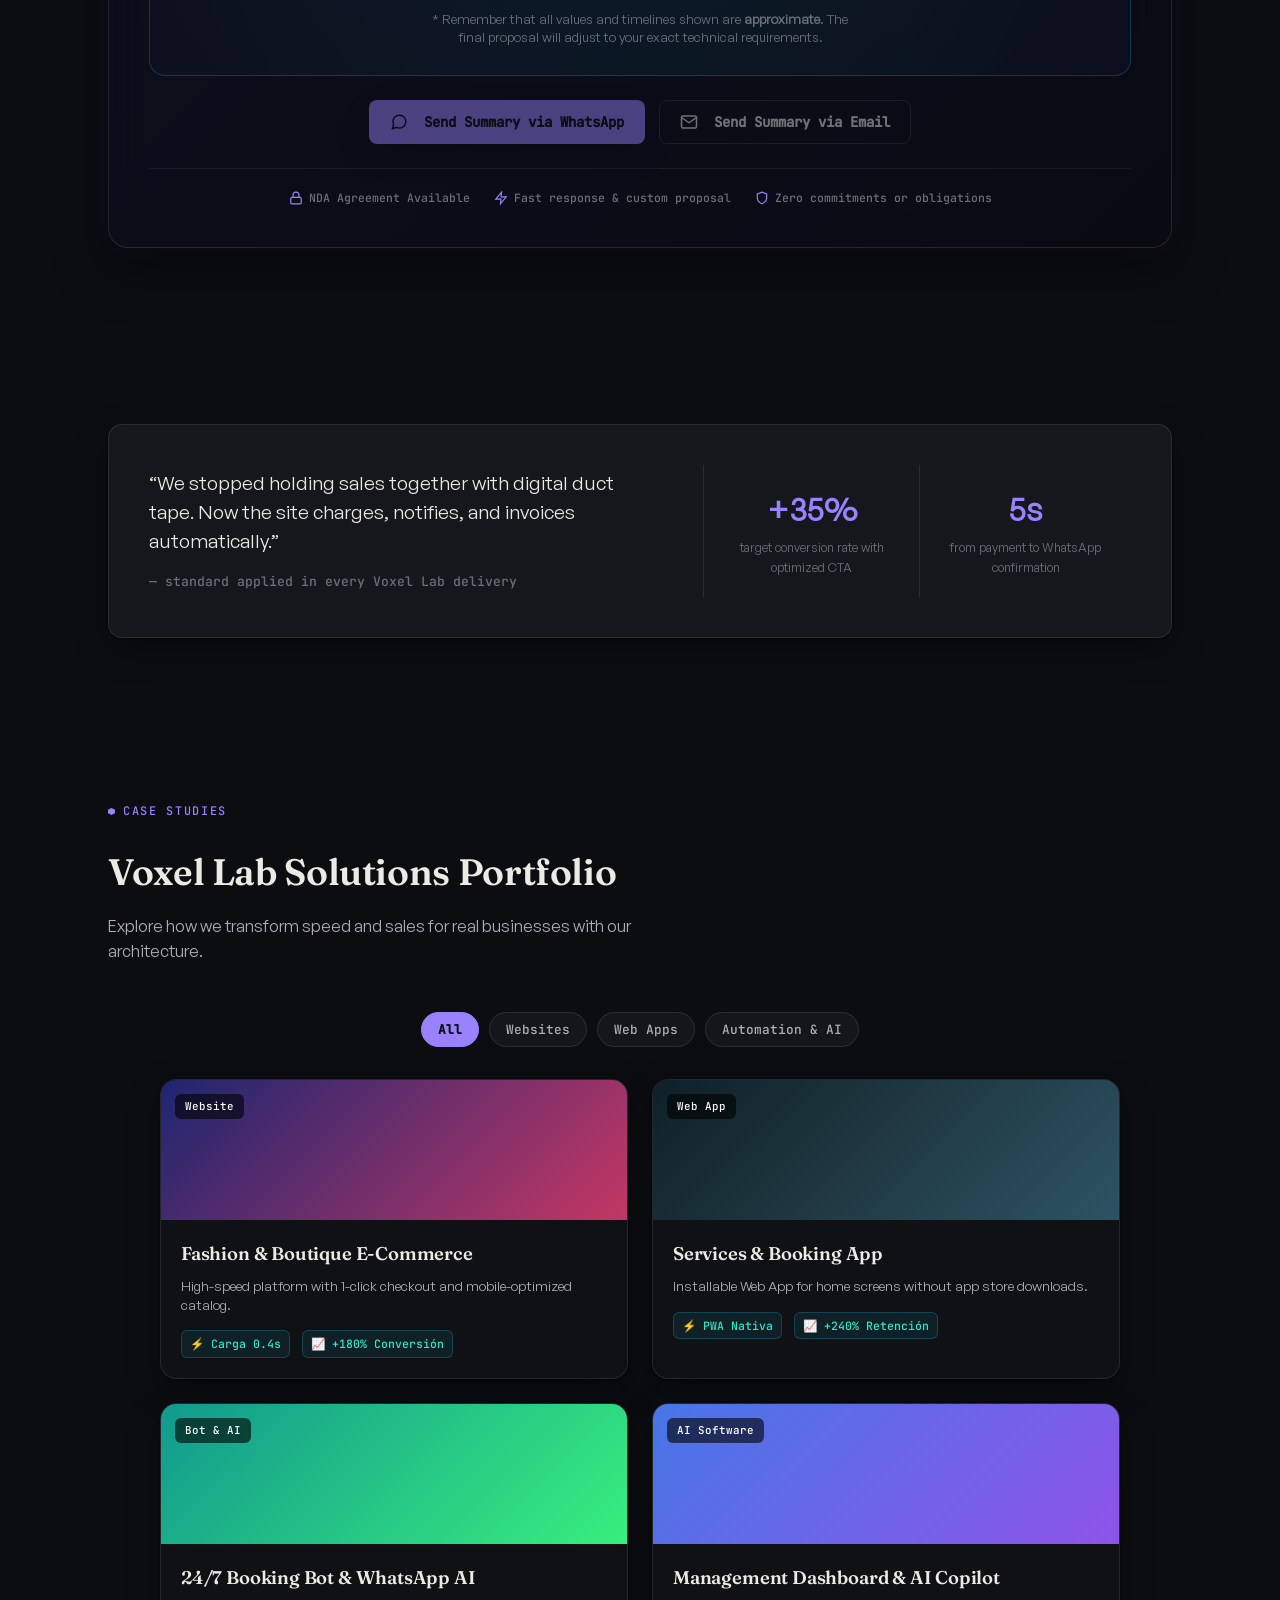
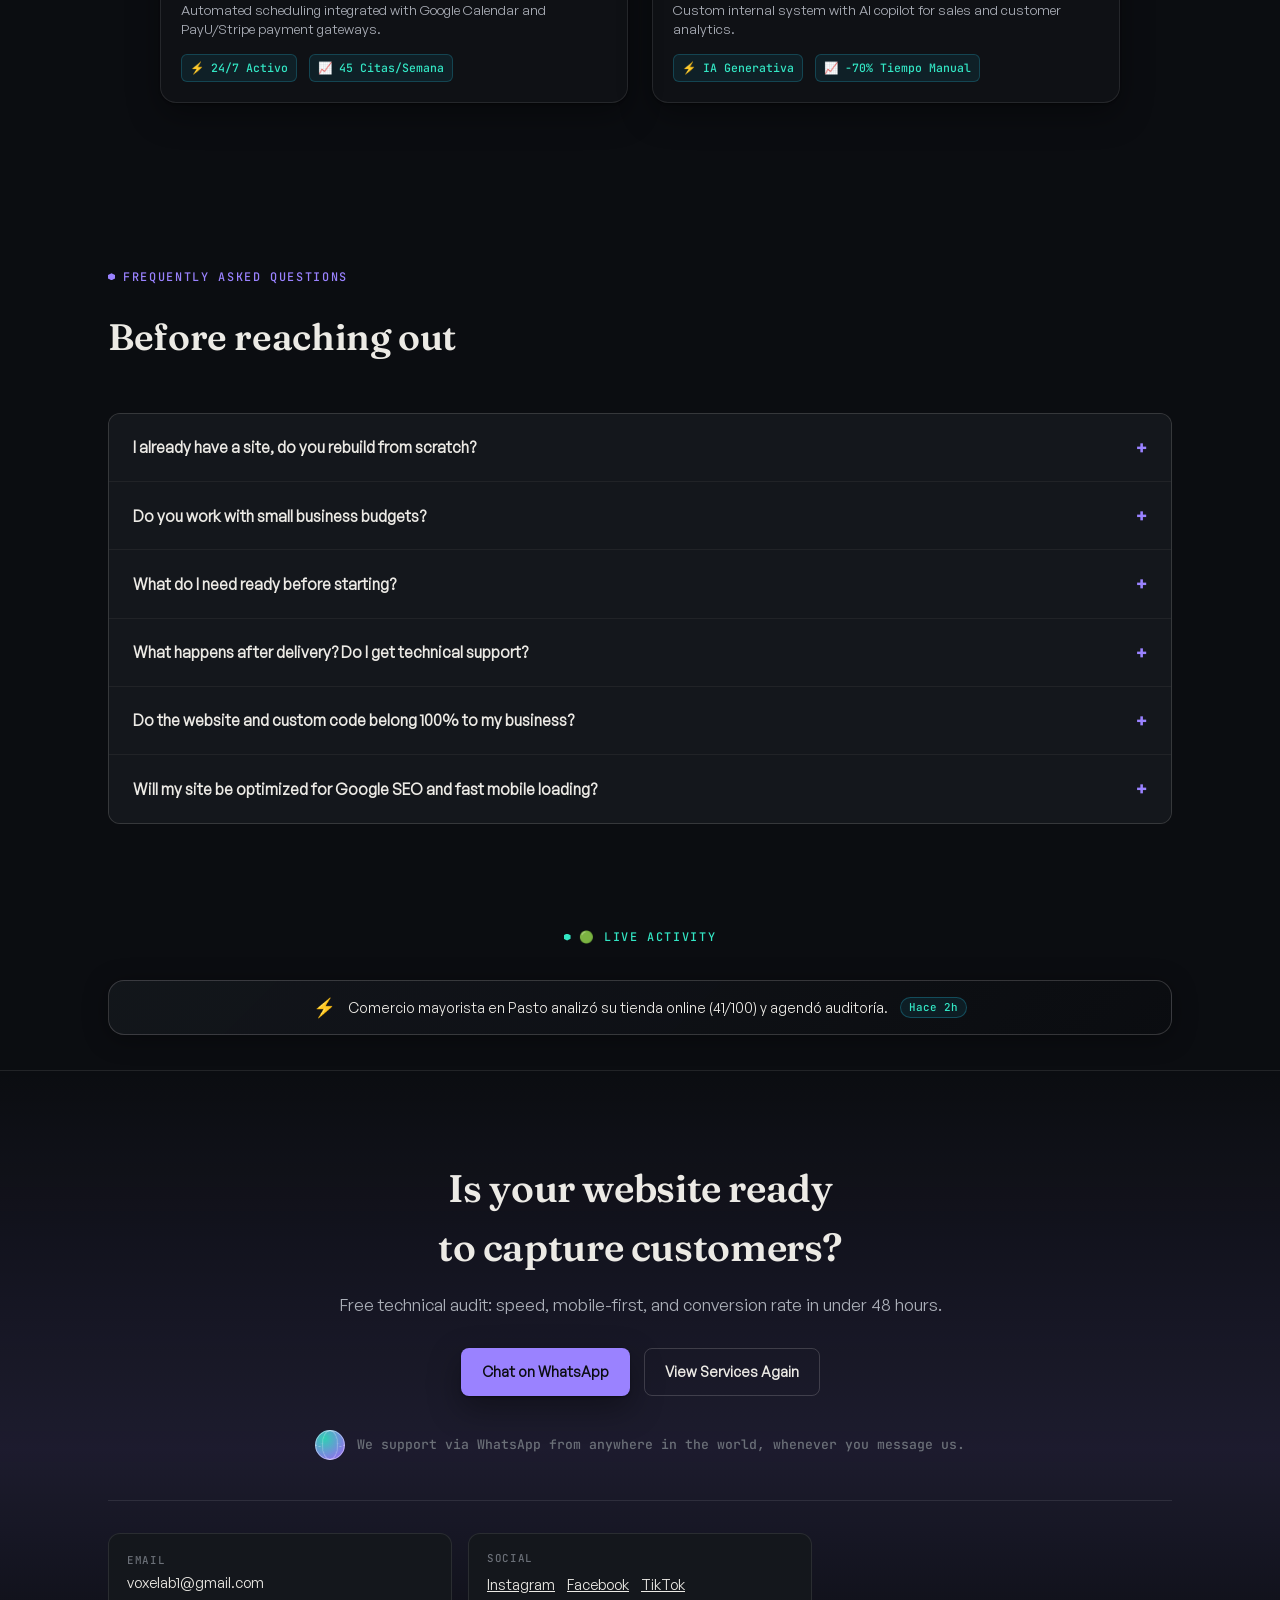
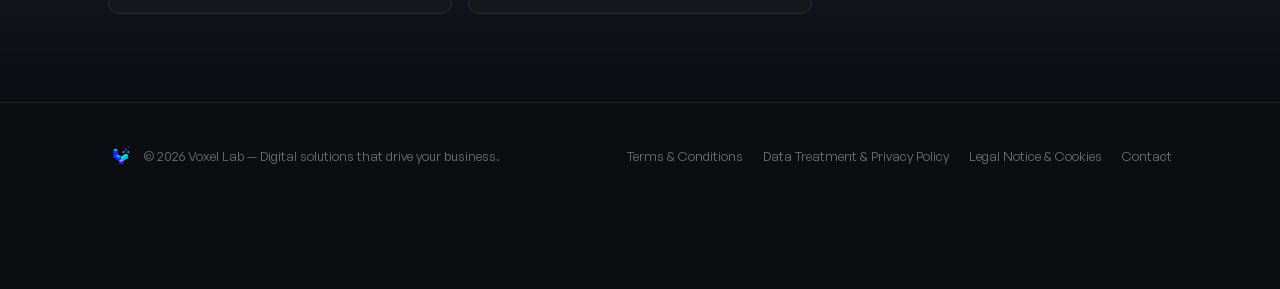
==== commit 39fdbd1b: "feat: actualizar logo e icono de favicon con fondo oscuro #0B0D11 y optimizar palabras clave SEO de " ====
--- a/voxel-lab-landing.html
+++ b/voxel-lab-landing.html
@@ -11,7 +11,7 @@
 <title>Voxel Lab — Soluciones Digitales, Páginas Web Rápidas & Software con IA</title>
 <meta name="title" content="Voxel Lab — Soluciones Digitales, Páginas Web Rápidas & Software con IA">
 <meta name="description" content="Desarrollamos páginas web de ultra velocidad, web apps, automatización con WhatsApp API y software a medida con Inteligencia Artificial. Escala las ventas de tu negocio con arquitectura moderna.">
-<meta name="keywords" content="desarrollo web Colombia, crear pagina web rapida, automatizacion whatsapp api, software a medida IA, agencia desarrollo web, web app PWA, landing page alta conversion, Voxel Lab">
+<meta name="keywords" content="desarrollo web Colombia, agencia desarrollo web Bogota, crear pagina web Medellin, cotizar pagina web Colombia, automatizacion whatsapp api, software a medida IA, empresa desarrollo software Colombia, landing page alta conversion, Voxel Lab">
 <meta name="author" content="Voxel Lab">
 <meta name="robots" content="index, follow">
 <meta name="google-site-verification" content="9sSkZafLEkpD5tP87so7yAT3lLVw9qKUcCNNRIwWv0Q">
@@ -22,14 +22,14 @@
 <meta property="og:url" content="https://voxelab.co/">
 <meta property="og:title" content="Voxel Lab — Soluciones Digitales, Páginas Web Rápidas & Software con IA">
 <meta property="og:description" content="Webs ultra rápidas (0.4s), automatizaciones 24/7 y software a medida con IA. Diseñadas para convertir visitas en ventas.">
-<meta property="og:image" content="https://voxelab.co/logo-icon.webp">
+<meta property="og:image" content="https://voxelab.co/logo-icon-dark.png">
 
 <!-- 🐦 Twitter Cards -->
 <meta property="twitter:card" content="summary_large_image">
 <meta property="twitter:url" content="https://voxelab.co/">
 <meta property="twitter:title" content="Voxel Lab — Soluciones Digitales, Páginas Web Rápidas & Software con IA">
 <meta property="twitter:description" content="Webs ultra rápidas (0.4s), automatizaciones 24/7 y software a medida con IA. Diseñadas para convertir visitas en ventas.">
-<meta property="twitter:image" content="https://voxelab.co/logo-icon.webp">
+<meta property="twitter:image" content="https://voxelab.co/logo-icon-dark.png">
 
 <!-- 🤖 Schema.org JSON-LD (Datos Estructurados para Google) -->
 <script type="application/ld+json">
@@ -42,7 +42,7 @@
       "name": "Voxel Lab",
       "alternateName": ["VoxelLab", "Voxel Lab Soluciones Digitales"],
       "url": "https://voxelab.co",
-      "logo": "https://voxelab.co/logo-icon.webp",
+      "logo": "https://voxelab.co/logo-icon-dark.png",
       "sameAs": [
         "https://www.instagram.com/voxel.lab1/",
         "https://www.facebook.com/share/1CRuGWPun2/",
@@ -136,12 +136,15 @@
 }
 </script>
 
-<link rel="icon" type="image/png" href="logo-icon.webp">
+<!-- 🖼️ Favicon & App Icons con Fondo Oscuro para Google -->
+<link rel="icon" type="image/x-icon" href="favicon.ico">
+<link rel="icon" type="image/webp" href="logo-icon-dark.webp">
+<link rel="apple-touch-icon" href="logo-icon-dark.png">
 
 
 <link rel="preload" href="fonts/unbounded-900.woff2" as="font" type="font/woff2" crossorigin>
 <link rel="preload" href="fonts/generalsans-400.woff2" as="font" type="font/woff2" crossorigin>
-<link rel="stylesheet" href="css/styles.min.css?v=1787889205">
+<link rel="stylesheet" href="css/styles.min.css?v=1787889919">
 
 <style>
 .hero h1 {
@@ -1100,6 +1103,6 @@
 
 
 </div>
-<script src="js/main.min.js?v=1787889205" defer></script>
+<script src="js/main.min.js?v=1787889919" defer></script>
 </body>
 </html>
